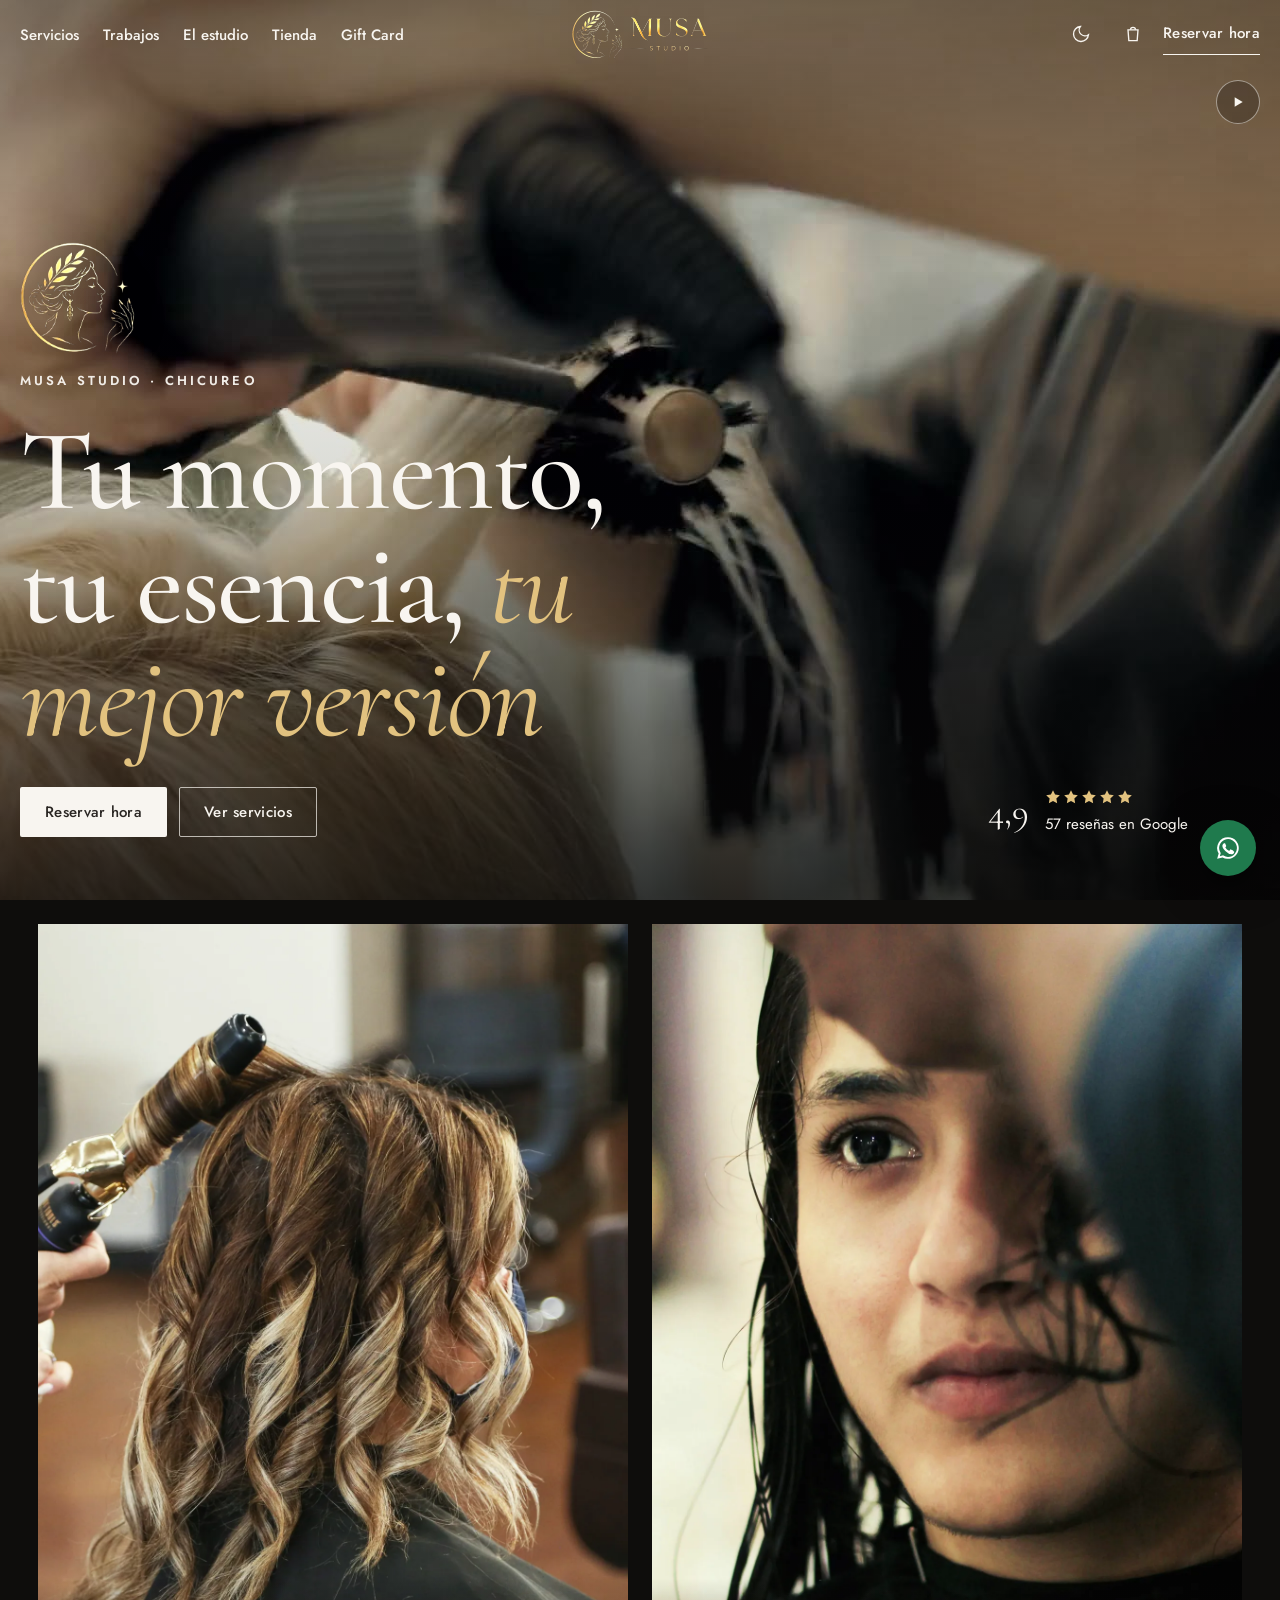
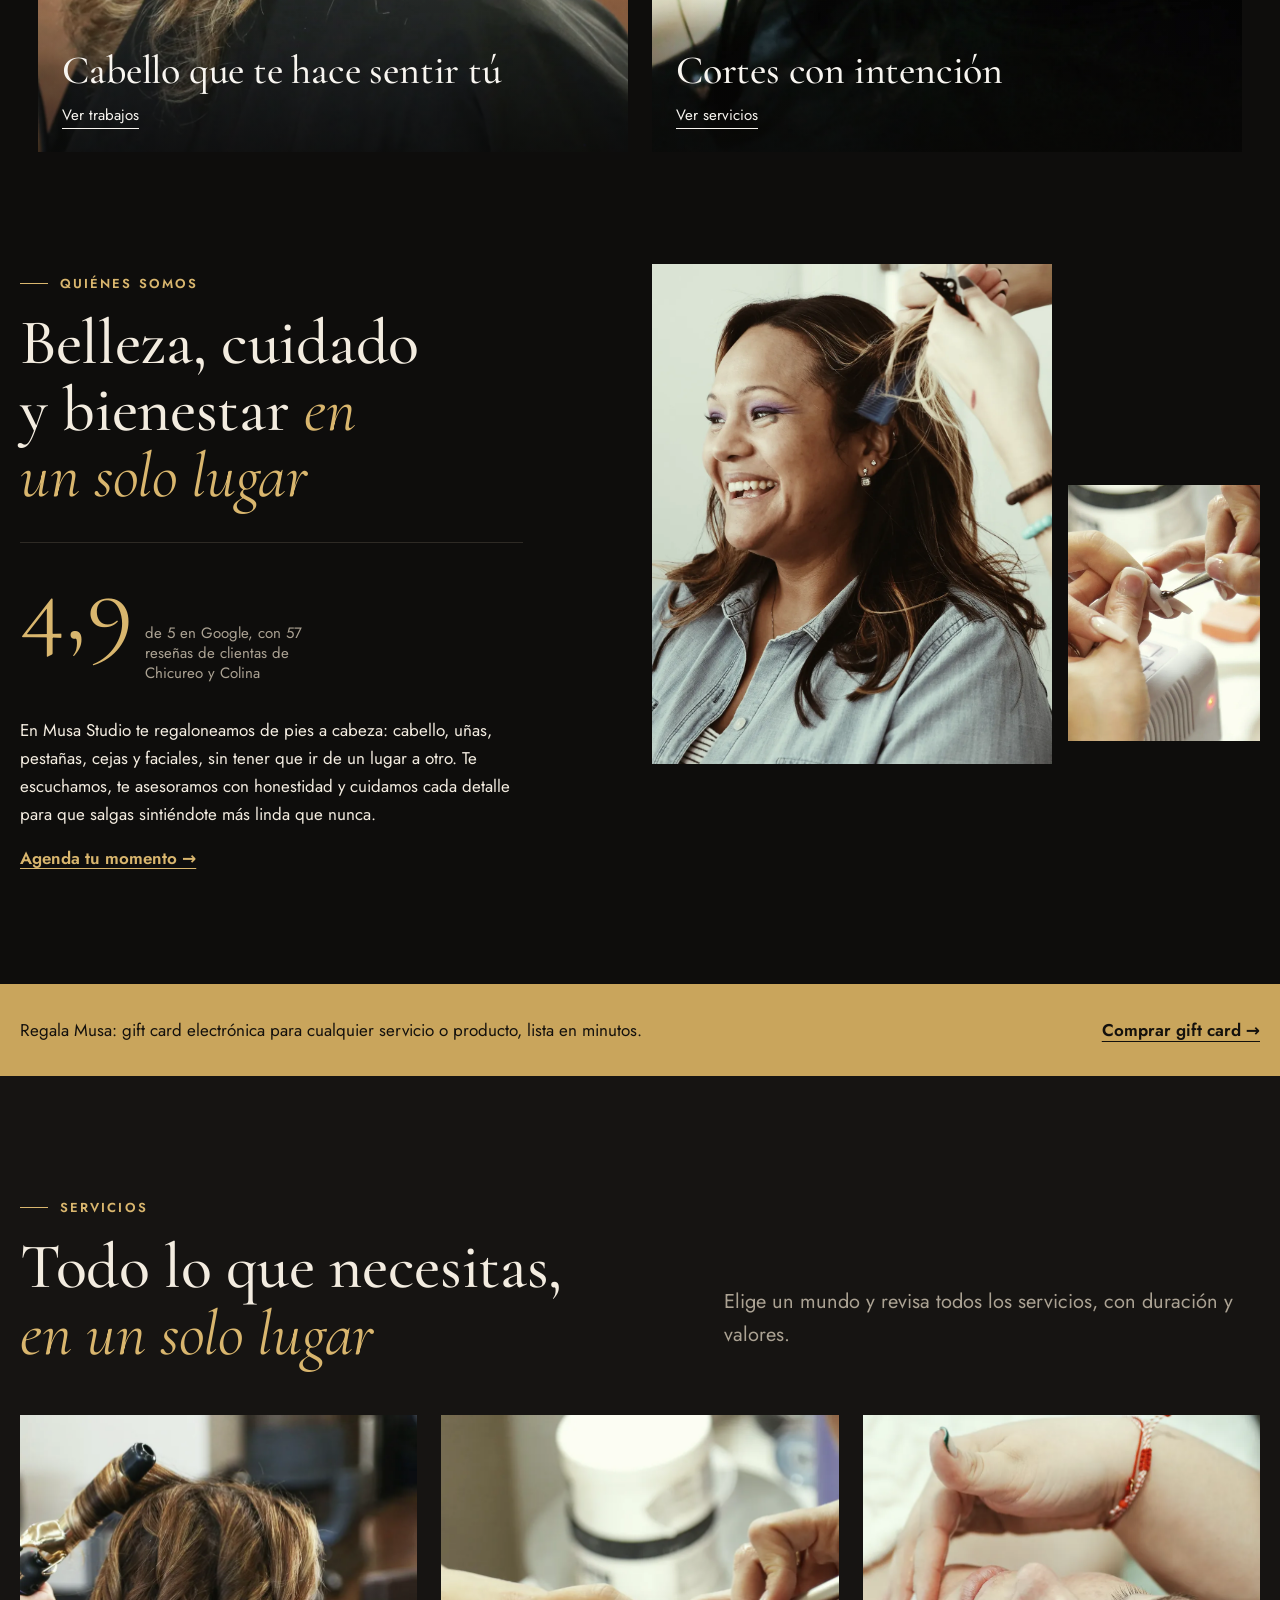
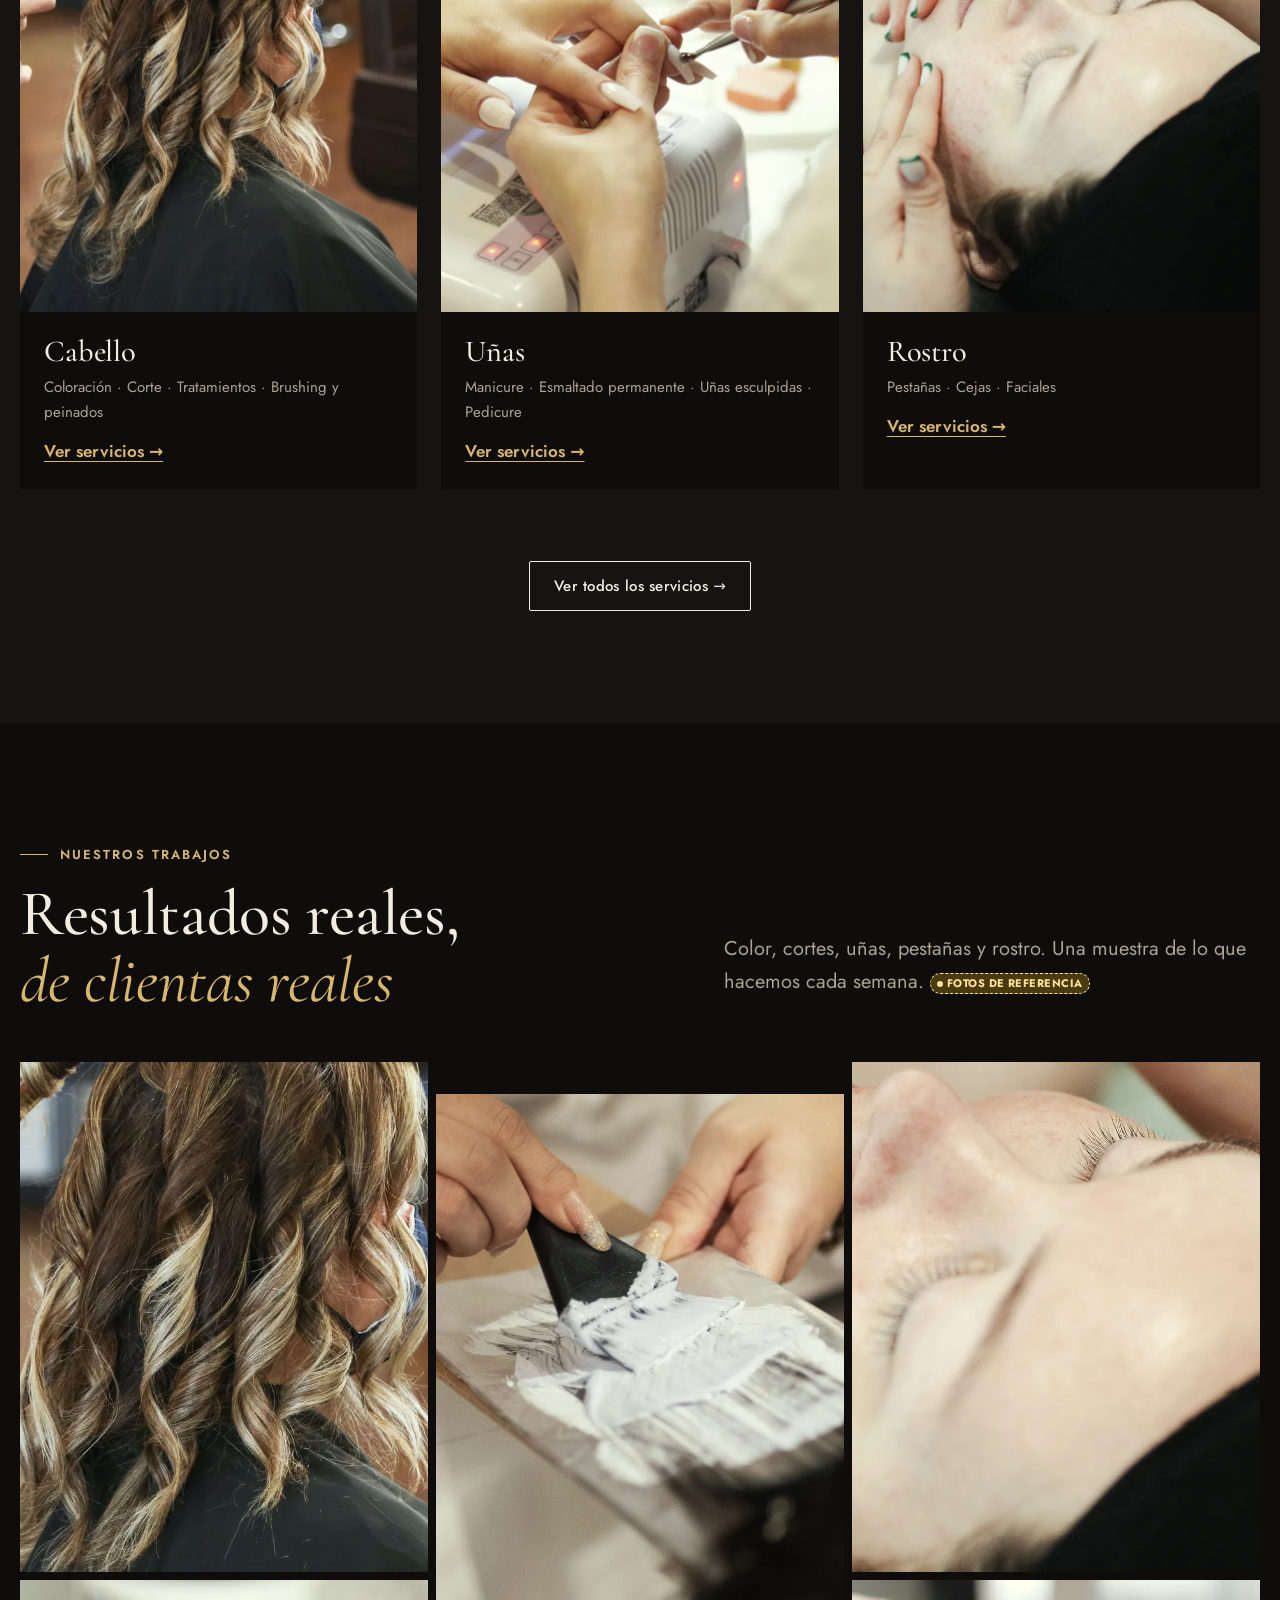
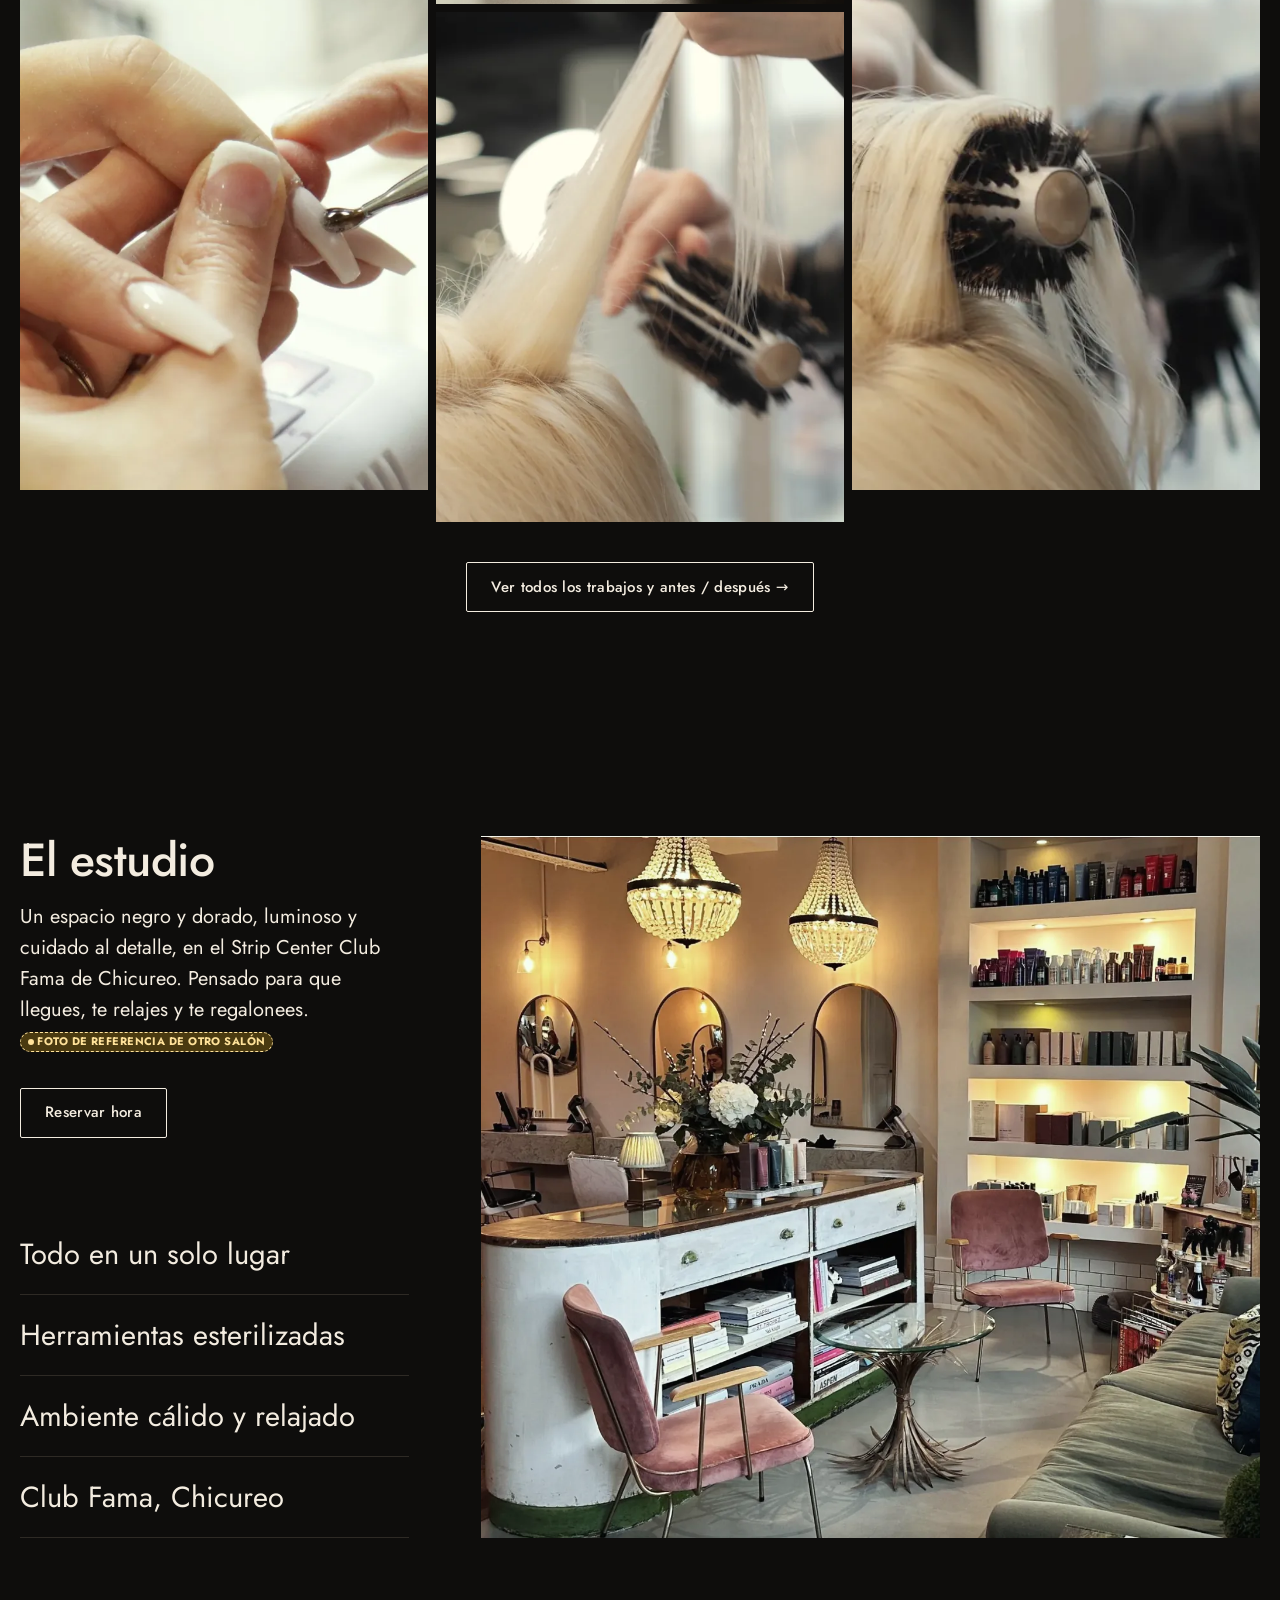
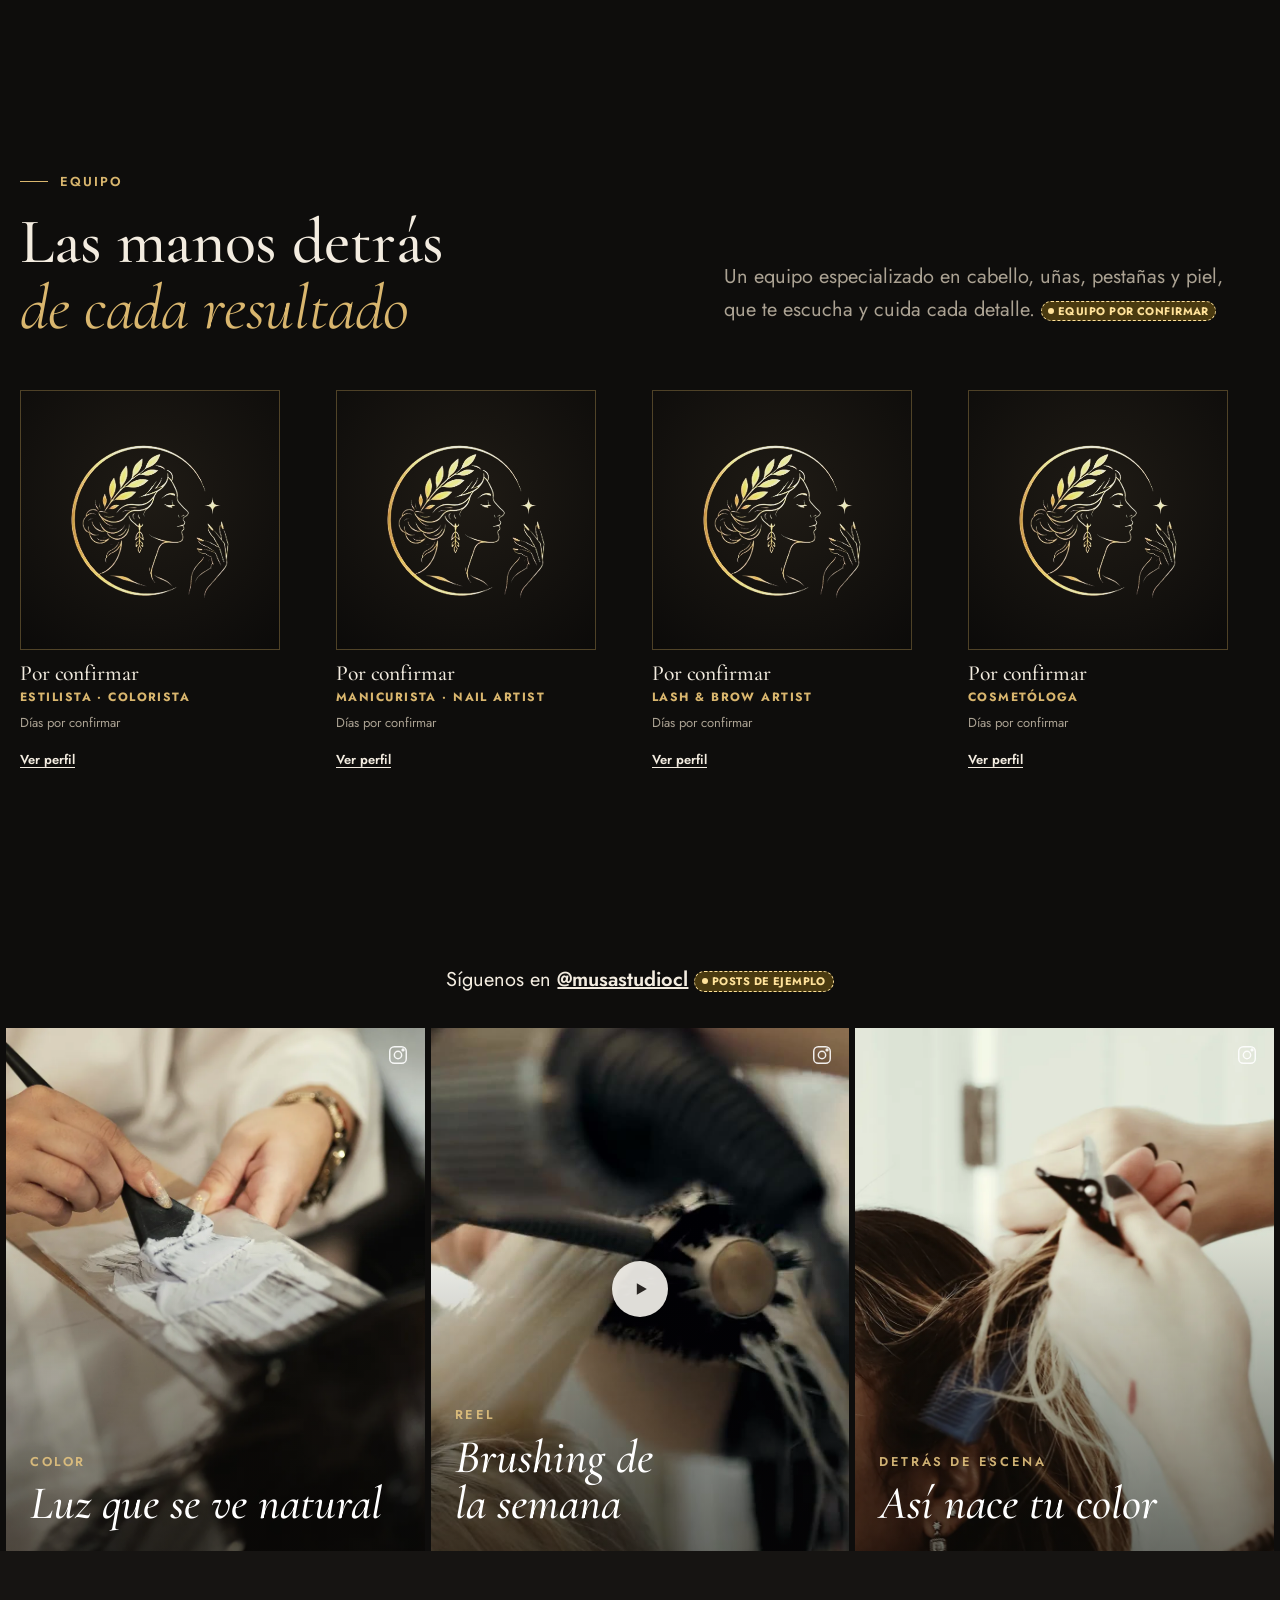
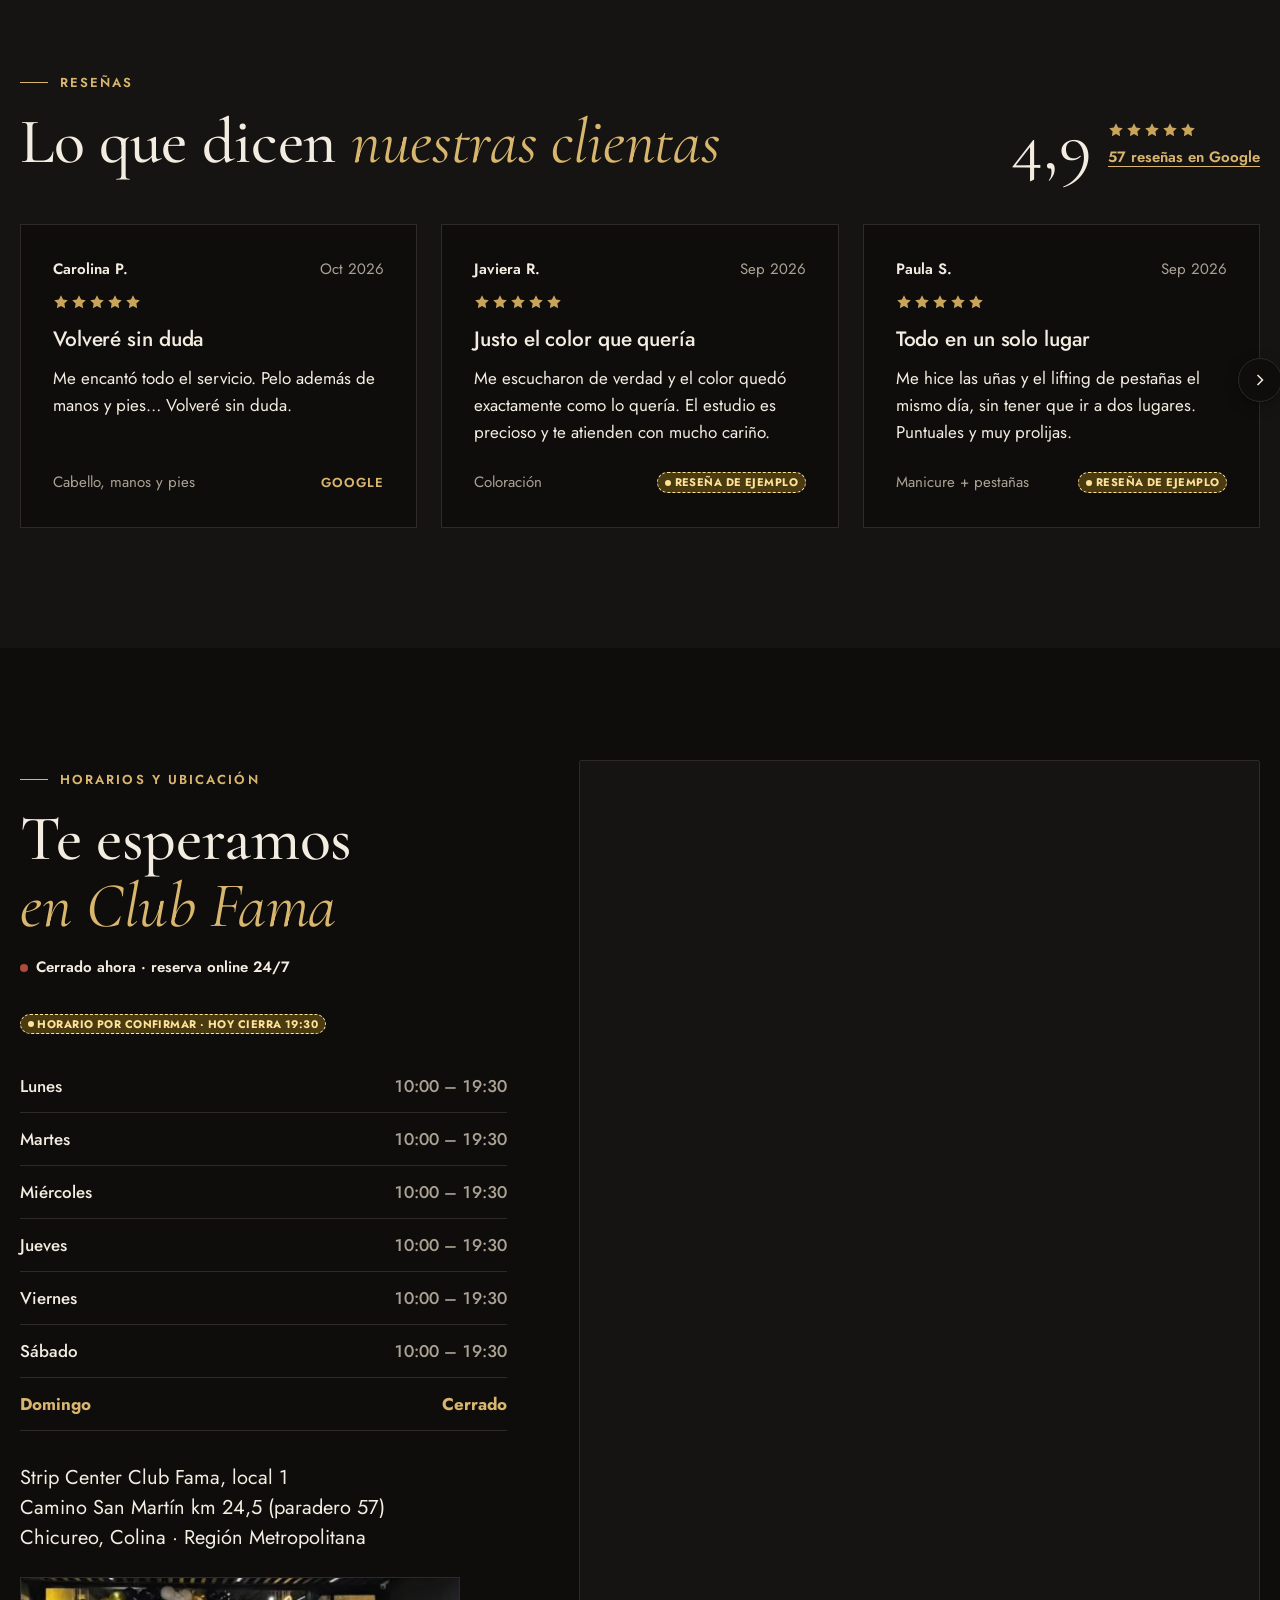
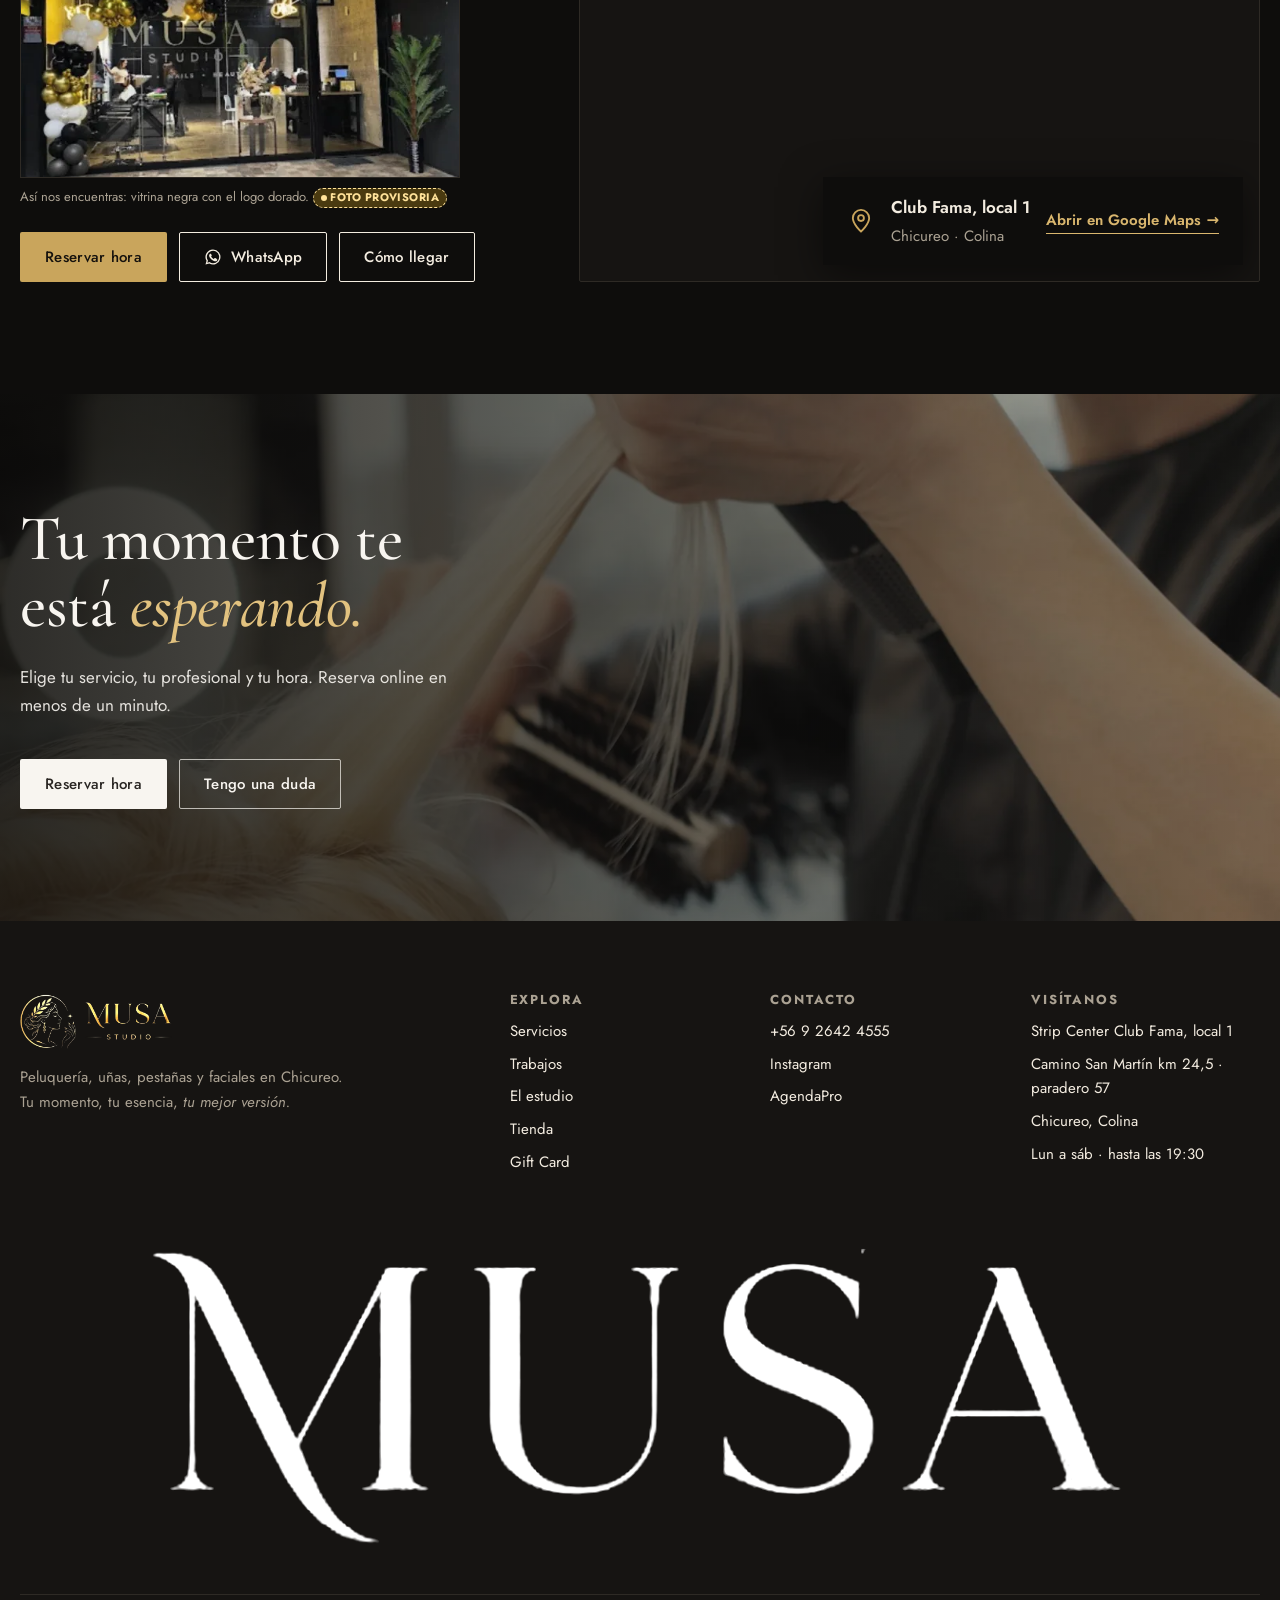
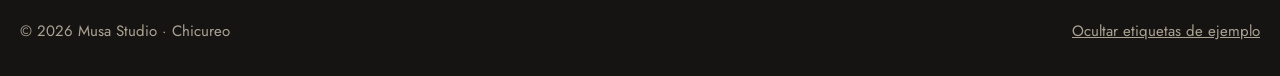
==== index.html @ af48d80d "Pie de página: MUSA en blanco (negro en modo claro) Co-Authored-By: Claude Opus 5.5 <noreply@anthrop" ====
<!doctype html>
<html lang="es-CL">
<head>
<meta charset="utf-8">
<meta name="viewport" content="width=device-width, initial-scale=1">
<title>Musa Studio · Peluquería, uñas y pestañas en Chicureo</title>
<meta name="description" content="Musa Studio en Chicureo: peluquería, uñas, pestañas, cejas y faciales en un solo lugar. Tu momento, tu esencia, tu mejor versión. Reserva tu hora online.">
<meta property="og:type" content="website">
<meta property="og:title" content="Musa Studio · Peluquería, uñas y pestañas en Chicureo">
<meta property="og:description" content="Musa Studio en Chicureo: peluquería, uñas, pestañas, cejas y faciales en un solo lugar. Tu momento, tu esencia, tu mejor versión. Reserva tu hora online.">
<meta property="og:image" content="https://vicentebaricic.github.io/musastudio/assets/img/og-image.jpg">
<meta property="og:url" content="https://vicentebaricic.github.io/musastudio/">
<meta property="og:locale" content="es_CL">
<meta name="theme-color" content="#0E0D0C">
<link rel="preconnect" href="https://fonts.googleapis.com">
<link rel="preconnect" href="https://fonts.gstatic.com" crossorigin>
<link href="https://fonts.googleapis.com/css2?family=Cormorant+Garamond:ital,wght@0,400;0,500;0,600;1,400;1,500&family=Jost:wght@400;500;600&display=swap" rel="stylesheet">
<link rel="icon" href="assets/img/favicon.png">
<link rel="apple-touch-icon" href="assets/img/apple-touch-icon.png">
<script>try{var t=localStorage.getItem("musa-theme");if(t)document.documentElement.dataset.theme=JSON.parse(t)}catch(e){}</script>
<style>
/* ============================================================
   TOKENS
   ============================================================ */
:root{
  /* Paleta Musa: negro profundo + dorado del logo. El sitio parte en modo oscuro (la marca es negra y dorada);
     el modo claro (marfil + bronce) queda disponible con el botón de la luna. */
  --c-bg:        #0E0D0C;
  --c-surface:   #161412;
  --c-ink:       #F3ECE0;
  --c-accent:    #C9A55C;   /* dorado del logo (botones, acentos) */
  --c-accent-ink:#D9B66E;   /* dorado para texto sobre negro (AA) */
  --c-on-accent: #14110D;

  --c-text:      var(--c-ink);
  --c-muted:     #ABA293;
  --c-line:      #2E2A25;
  --c-card:      #1A1815;
  --c-overlay:   rgba(6,5,4,.62);
  --c-sample-bg: #4A3A10;
  --c-sample-tx: #FFE29A;

  --font-display: "Cormorant Garamond", "Cormorant", Georgia, "Times New Roman", serif;
  --font-body: "Jost", system-ui, -apple-system, "Segoe UI", sans-serif;

  --fs-xs: .8125rem;
  --fs-sm: .9375rem;
  --fs-md: 1.0625rem;
  --fs-lg: 1.25rem;
  --fs-xl: clamp(1.75rem, 1.3rem + 1.7vw, 2.5rem);
  --fs-2xl: clamp(2.4rem, 1.6rem + 3.2vw, 4rem);
  --fs-hero: clamp(3rem, 1.3rem + 7.4vw, 7.6rem);

  --sp-1: .25rem; --sp-2: .5rem; --sp-3: .75rem; --sp-4: 1rem;
  --sp-5: 1.5rem; --sp-6: 2rem; --sp-7: 3rem; --sp-8: 4.5rem; --sp-9: 7rem;

  --radius-s: 2px; --radius-m: 0px; --radius-l: 2px; --radius-pill: 2px; --radius-round: 999px;
  --shadow-1: 0 1px 2px rgba(0,0,0,.3), 0 4px 14px rgba(0,0,0,.25);
  --shadow-2: 0 10px 40px rgba(0,0,0,.5);

  --ease-out: cubic-bezier(.22,.61,.36,1);
  --dur-fast: 160ms; --dur-med: 320ms; --dur-slow: 800ms;

  --container: 1240px;
  --header-h: 68px;

  --z-header: 40; --z-bar: 45; --z-drawer: 60; --z-toast: 80;
  color-scheme: dark;
}
:root[data-theme="light"]{
  --c-bg:#F7F2EA; --c-surface:#EFE7DA; --c-ink:#171411;
  --c-accent:#8C6A2E; --c-accent-ink:#7A5C24; --c-on-accent:#FFFFFF;
  --c-text:#171411; --c-muted:#5F574D; --c-line:#DCD1C0; --c-card:#FFFFFF;
  --c-overlay:rgba(23,20,17,.55); --c-sample-bg:#FFF1C9; --c-sample-tx:#6B4E00;
  --shadow-1: 0 1px 2px rgba(23,20,17,.06), 0 4px 14px rgba(23,20,17,.06);
  --shadow-2: 0 10px 40px rgba(23,20,17,.16);
  color-scheme: light;
}

/* ============================================================
   BASE
   ============================================================ */
*,*::before,*::after{box-sizing:border-box}
html{scroll-behavior:smooth;-webkit-text-size-adjust:100%}
body{
  margin:0;background:var(--c-bg);color:var(--c-text);
  font-family:var(--font-body);font-size:var(--fs-md);line-height:1.65;
  -webkit-font-smoothing:antialiased;text-rendering:optimizeLegibility;
  padding-bottom:76px; /* barra fija móvil */
}
@media (min-width: 900px){ body{padding-bottom:0} }
img,video{display:block;max-width:100%}
img{height:auto}
a{color:inherit}
button,input,select,textarea{font:inherit;color:inherit}
h1,h2,h3,h4{font-family:var(--font-display);font-weight:500;line-height:1.04;margin:0;letter-spacing:-.005em;text-wrap:balance}
p{margin:0 0 var(--sp-4)}
[id]{scroll-margin-top:calc(var(--header-h) + 12px)}
:focus-visible{outline:3px solid var(--c-accent);outline-offset:3px;border-radius:4px}
.sr-only{position:absolute!important;width:1px;height:1px;padding:0;margin:-1px;overflow:hidden;clip:rect(0,0,0,0);white-space:nowrap;border:0}
.skip{position:absolute;left:var(--sp-4);top:-60px;z-index:100;background:var(--c-ink);color:var(--c-bg);padding:var(--sp-3) var(--sp-4);border-radius:var(--radius-s)}
.skip:focus{top:var(--sp-4)}

.container{width:min(100% - 2.5rem, var(--container));margin-inline:auto}
.section{padding-block:var(--sp-8)}
@media (min-width: 900px){ .section{padding-block:var(--sp-9)} }
.section--alt{background:var(--c-surface)}
.eyebrow{
  display:inline-flex;align-items:center;gap:var(--sp-3);
  font-size:var(--fs-xs);font-weight:600;letter-spacing:.16em;text-transform:uppercase;color:var(--c-accent-ink);
  margin-bottom:var(--sp-4);
}
.eyebrow::before{content:"";width:28px;height:1px;background:currentColor}
.h2{font-size:var(--fs-2xl)}
.h2 em{font-style:italic;font-weight:400;color:var(--c-accent-ink)}
.lead{font-size:var(--fs-lg);color:var(--c-muted);max-width:56ch}
.muted{color:var(--c-muted)}
.section-head{display:grid;gap:var(--sp-4);margin-bottom:var(--sp-7)}
@media (min-width: 900px){
  .section-head--split{grid-template-columns:1.1fr .9fr;align-items:end;gap:var(--sp-7)}
}

/* Contenido de ejemplo */
.sample{
  display:inline-flex;align-items:center;gap:.35em;vertical-align:middle;
  font-family:var(--font-body);font-size:.6875rem;font-weight:700;letter-spacing:.04em;line-height:1;
  text-transform:uppercase;white-space:nowrap;
  background:var(--c-sample-bg);color:var(--c-sample-tx);
  padding:.35em .6em;border-radius:var(--radius-round);border:1px dashed currentColor;
}
.sample::before{content:"";width:6px;height:6px;border-radius:50%;background:currentColor}
html.hide-samples .sample{display:none}

/* Botones */
.btn{
  --_bg:var(--c-ink);--_fg:var(--c-bg);
  display:inline-flex;align-items:center;justify-content:center;gap:.6em;
  min-height:50px;padding:0 1.6em;border-radius:var(--radius-pill);border:1px solid transparent;
  background:var(--_bg);color:var(--_fg);font-weight:500;font-size:var(--fs-sm);letter-spacing:.02em;
  text-decoration:none;cursor:pointer;touch-action:manipulation;
  transition:background var(--dur-fast) var(--ease-out),color var(--dur-fast),border-color var(--dur-fast),transform var(--dur-fast);
}
.btn:hover{transform:translateY(-1px)}
.btn:active{transform:translateY(0) scale(.98)}
.btn--accent{--_bg:var(--c-accent);--_fg:var(--c-on-accent)}
.btn--accent:hover{--_bg:var(--c-accent-ink)}
.btn--ghost{--_bg:transparent;--_fg:var(--c-text);border-color:currentColor}
.btn--ghost:hover{--_bg:var(--c-text);--_fg:var(--c-bg)}
.btn--light{--_bg:#F8F5F0;--_fg:#292522}
.btn--ghost-light{--_bg:transparent;--_fg:#F8F5F0;border-color:rgba(248,245,240,.7)}
.btn--ghost-light:hover{--_bg:#F8F5F0;--_fg:#292522}
.btn svg{width:18px;height:18px;flex:none}
.link{
  display:inline-flex;align-items:center;gap:.4em;font-weight:600;color:var(--c-accent-ink);
  text-decoration:underline;text-underline-offset:.25em;text-decoration-thickness:1px;
}
.link:hover{text-decoration-thickness:2px}

/* Imágenes con placeholder (mientras se sube la multimedia) */
.ph{position:relative;overflow:hidden;background:color-mix(in srgb, var(--c-surface) 82%, var(--c-ink) 8%)}
.ph img,.ph video{width:100%;height:100%;object-fit:cover}
.ph.is-missing{
  background:
    linear-gradient(135deg, rgba(138,80,90,.10), transparent 60%),
    repeating-linear-gradient(45deg, transparent 0 14px, rgba(41,37,34,.035) 14px 15px),
    color-mix(in srgb, var(--c-surface) 82%, var(--c-ink) 8%);
}
.ph.is-missing img{opacity:0}
.ph.is-missing::after{
  content:attr(data-file);position:absolute;inset:auto var(--sp-3) var(--sp-3) var(--sp-3);
  font:600 11px/1.3 var(--font-body);color:var(--c-muted);letter-spacing:.02em;word-break:break-all;
}

/* Reveal on scroll */
.reveal{opacity:0;transform:translateY(24px);transition:opacity var(--dur-slow) var(--ease-out),transform var(--dur-slow) var(--ease-out)}
.reveal.is-in{opacity:1;transform:none}
.reveal[data-delay="1"]{transition-delay:90ms}
.reveal[data-delay="2"]{transition-delay:180ms}
.reveal[data-delay="3"]{transition-delay:270ms}
@media (prefers-reduced-motion: reduce){
  html{scroll-behavior:auto}
  .reveal{opacity:1;transform:none;transition:none}
  *,*::before,*::after{animation-duration:.01ms!important;transition-duration:.01ms!important}
}

/* ============================================================
   HEADER
   ============================================================ */
.header{
  position:fixed;inset:0 0 auto 0;z-index:var(--z-header);height:var(--header-h);
  display:flex;align-items:center;color:#F8F5F0;
  transition:background var(--dur-med),color var(--dur-med),box-shadow var(--dur-med);
}
.header.is-solid{background:color-mix(in srgb, var(--c-bg) 92%, transparent);color:var(--c-text);box-shadow:0 1px 0 var(--c-line);backdrop-filter:saturate(1.2) blur(10px);-webkit-backdrop-filter:saturate(1.2) blur(10px)}
.header__inner{display:grid;grid-template-columns:1fr auto 1fr;align-items:center;gap:var(--sp-4);width:min(100% - 2.5rem, 1400px);margin-inline:auto}
.brand{display:flex;flex-direction:column;align-items:center;line-height:1;text-decoration:none;grid-column:2}
.brand img{height:42px;width:auto}
@media (min-width:1080px){ .brand img{height:50px} }
/* Logo: dorado sobre negro y sobre el video; bronce en modo claro */
.logo-bronze{display:none}
:root[data-theme="light"] .logo-gold{display:none}
:root[data-theme="light"] .logo-bronze{display:block}
:root[data-theme="light"] .header:not(.is-solid) .logo-gold{display:block}
:root[data-theme="light"] .header:not(.is-solid) .logo-bronze{display:none}
.nav{display:none;grid-column:1;grid-row:1}
.nav ul{display:flex;gap:var(--sp-5);flex-wrap:nowrap;list-style:none;margin:0;padding:0}
.nav a{font-size:var(--fs-sm);font-weight:500;text-decoration:none;padding:var(--sp-2) 0;border-bottom:1px solid transparent}
.nav a:hover{border-color:currentColor}
.header__actions{display:flex;align-items:center;justify-content:flex-end;gap:var(--sp-2);grid-column:3;grid-row:1}
.icon-btn{
  position:relative;display:inline-grid;place-items:center;width:44px;height:44px;border-radius:50%;
  background:transparent;border:1px solid transparent;cursor:pointer;color:inherit;
  transition:background var(--dur-fast),border-color var(--dur-fast);
}
.icon-btn:hover{border-color:currentColor}
.icon-btn svg{width:20px;height:20px}
.cart-count{
  position:absolute;top:2px;right:0;min-width:18px;height:18px;padding:0 5px;border-radius:var(--radius-round);
  background:var(--c-accent);color:var(--c-on-accent);font-size:11px;font-weight:700;line-height:18px;text-align:center;
}
.cart-count[hidden]{display:none}
.header .btn-book{display:none;min-height:auto;padding:var(--sp-2) 0;background:none;color:inherit;border:0;border-bottom:1px solid currentColor;border-radius:0}
.header .btn-book:hover{transform:none;opacity:.75}
.menu-btn{display:inline-grid}
#themeBtn{display:none}
@media (max-width:419px){ .brand img{height:34px} }
@media (min-width: 1080px){
  .nav{display:block}
  .header .btn-book{display:inline-flex}
  .menu-btn{display:none}
  #themeBtn{display:inline-grid}
}

/* Menú móvil */
.mnav{
  position:fixed;inset:0;z-index:var(--z-drawer);background:var(--c-bg);color:var(--c-text);
  display:flex;flex-direction:column;padding:var(--sp-5) 1.25rem;
  transform:translateY(-100%);visibility:hidden;transition:transform var(--dur-med) var(--ease-out),visibility 0s var(--dur-med);
}
.mnav.is-open{transform:none;visibility:visible;transition:transform var(--dur-med) var(--ease-out)}
.mnav__top{display:flex;justify-content:space-between;align-items:center}
.mnav__top .brand{align-items:flex-start}
.mnav ul{list-style:none;margin:var(--sp-7) 0 0;padding:0}
.mnav li a{display:block;font-family:var(--font-display);font-size:2rem;padding:var(--sp-2) 0;text-decoration:none;border-bottom:1px solid var(--c-line)}
.mnav__foot{margin-top:auto;display:grid;gap:var(--sp-3)}

/* Barra fija inferior móvil (CTA siempre visible) */
.mbar{
  position:fixed;inset:auto 0 0 0;z-index:var(--z-bar);display:grid;grid-template-columns:1fr auto;gap:var(--sp-2);
  padding:var(--sp-3) 1.25rem calc(var(--sp-3) + env(safe-area-inset-bottom));
  background:color-mix(in srgb, var(--c-bg) 94%, transparent);backdrop-filter:blur(10px);-webkit-backdrop-filter:blur(10px);
  border-top:1px solid var(--c-line);
}
.mbar .btn{min-height:50px}
.mbar .btn--wa{width:50px;padding:0;background:#1F7A4D;color:#fff}
@media (min-width: 900px){ .mbar{display:none} }

/* WhatsApp flotante desktop */
.fab-wa{
  display:none;position:fixed;right:24px;bottom:24px;z-index:var(--z-bar);width:56px;height:56px;border-radius:50%;
  background:#1F7A4D;color:#fff;place-items:center;box-shadow:var(--shadow-2);text-decoration:none;
  transition:transform var(--dur-fast);
}
.fab-wa:hover{transform:scale(1.06)}
.fab-wa svg{width:26px;height:26px}
@media (max-width: 899px){ .hero .hero__inner{padding-bottom:calc(76px + 2rem + env(safe-area-inset-bottom))} .hero__row{gap:var(--sp-5)} }
@media (min-width: 900px){ .fab-wa{display:grid} .hero__row{padding-right:72px} }

/* ============================================================
   HERO
   ============================================================ */
.hero{position:relative;min-height:100svh;display:flex;align-items:flex-end;color:#F8F5F0;isolation:isolate;overflow:hidden;background:#0E0D0C}
.hero__media{position:absolute;inset:0;z-index:-2}
.hero__media video,.hero__media img{width:100%;height:100%;object-fit:cover}
.hero__media.is-missing{background:radial-gradient(120% 90% at 70% 20%, #4A3B22 0%, #0E0D0C 60%)}
.hero__media.is-missing::after{color:rgba(248,245,240,.55);inset:auto 1.25rem 90px auto;max-width:60vw;text-align:right}
.hero::before{
  content:"";position:absolute;inset:0;z-index:-1;
  background:linear-gradient(180deg, rgba(8,7,6,.45) 0%, rgba(8,7,6,.05) 30%, rgba(8,7,6,.15) 55%, rgba(8,7,6,.78) 100%);
}
.hero__inner{width:min(100% - 2.5rem, 1400px);margin-inline:auto;padding-bottom:clamp(2.5rem, 7vh, 5.5rem);padding-top:calc(var(--header-h) + 3rem)}
.hero__emblem{width:clamp(76px, 4rem + 4vw, 132px);height:auto;margin-bottom:var(--sp-4);filter:drop-shadow(0 4px 18px rgba(0,0,0,.45))}
.hero__kicker{font-size:var(--fs-xs);letter-spacing:.24em;text-transform:uppercase;font-weight:600;margin-bottom:var(--sp-5);opacity:.95}
.hero h1{font-size:var(--fs-hero);line-height:.98;max-width:13ch;letter-spacing:-.02em}
.hero h1 em{font-style:italic;font-weight:400;color:#E2C27F}
.hero__row{display:flex;flex-wrap:wrap;align-items:flex-end;justify-content:space-between;gap:var(--sp-6);margin-top:var(--sp-6)}
.hero__ctas{display:flex;flex-wrap:wrap;gap:var(--sp-3)}
.hero__meta{display:flex;align-items:center;gap:var(--sp-4);font-size:var(--fs-sm)}
.hero__meta strong{font-family:var(--font-display);font-size:2.25rem;font-weight:400;line-height:1}
.stars{display:inline-flex;gap:2px;color:#E2C27F}
.stars svg{width:16px;height:16px}
.hero__pause{
  position:absolute;right:1.25rem;top:calc(var(--header-h) + 12px);z-index:2;
  width:44px;height:44px;border-radius:50%;border:1px solid rgba(248,245,240,.5);background:rgba(8,7,6,.25);color:#F8F5F0;
  display:grid;place-items:center;cursor:pointer;
}
.hero__pause svg{width:16px;height:16px}

/* Split full-bleed (2 fotos) */
.split{display:grid;grid-template-columns:1fr;gap:var(--sp-3);padding:var(--sp-3) var(--sp-3) 0}
@media (min-width:700px){ .split{grid-template-columns:1fr 1fr;padding:var(--sp-5) clamp(1.25rem,3vw,3.5rem) 0;gap:var(--sp-5)} }
.split__item{position:relative;display:block;color:#F8F5F0;text-decoration:none;overflow:hidden}
.split__item .ph{aspect-ratio:4/5}
@media (min-width:1000px){ .split__item .ph{aspect-ratio:auto;height:min(92vh, 980px)} }
.split__item img{transition:transform 1.2s var(--ease-out)}
.split__item:hover img{transform:scale(1.03)}
.split__cap{position:absolute;left:0;right:0;bottom:0;padding:var(--sp-8) var(--sp-5) var(--sp-5);background:linear-gradient(transparent, rgba(8,7,6,.65))}
.split__cap h2{font-size:var(--fs-xl);margin-bottom:var(--sp-2)}
.split__cap span{font-size:var(--fs-sm);border-bottom:1px solid currentColor;padding-bottom:2px}

/* Quote band */
.quote-band{background:var(--c-surface);text-align:center;padding-block:var(--sp-9)}
.quote-band blockquote{margin:0 auto var(--sp-4);font-family:var(--font-display);font-size:var(--fs-2xl);max-width:22ch;line-height:1.15}
.quote-band p{color:var(--c-muted);font-size:var(--fs-lg);margin-bottom:var(--sp-6)}

/* Banda terracota (5%) */
.band{background:var(--c-accent);color:var(--c-on-accent)}
.band .container{display:flex;flex-wrap:wrap;align-items:center;justify-content:space-between;gap:var(--sp-4);padding-block:var(--sp-6)}
.band p{margin:0;font-size:var(--fs-md);max-width:70ch}
.band a{color:inherit;font-weight:600;text-underline-offset:.3em;white-space:nowrap}

/* ============================================================
   NOSOTROS
   ============================================================ */
.about{display:grid;gap:var(--sp-7)}
@media (min-width: 900px){
  .about{grid-template-columns:repeat(12,1fr);gap:var(--sp-5);align-items:start}
  .about__text{grid-column:1 / span 5;position:sticky;top:calc(var(--header-h) + 2rem)}
  .about__media{grid-column:7 / span 6}
}
.about__years{display:flex;align-items:baseline;gap:var(--sp-3);margin:var(--sp-6) 0;padding-top:var(--sp-5);border-top:1px solid var(--c-line)}
.about__years b{font-family:var(--font-display);font-weight:400;font-size:clamp(4rem, 3rem + 4vw, 6.5rem);line-height:.8;color:var(--c-accent-ink)}
.about__years span{font-size:var(--fs-sm);color:var(--c-muted);max-width:18ch;line-height:1.35}
.about__media{display:grid;grid-template-columns:repeat(6,1fr);gap:var(--sp-4);align-items:end}
.about__media .a1{grid-column:1 / span 4;aspect-ratio:4/5}
.about__media .a2{grid-column:5 / span 2;aspect-ratio:3/4;margin-bottom:12%}
.about__media figcaption{grid-column:5 / span 2;font-size:var(--fs-xs);color:var(--c-muted);align-self:start;margin-top:calc(-12% + var(--sp-2))}
.pillars{display:grid;gap:var(--sp-5);margin-top:var(--sp-8);counter-reset:p}
@media (min-width: 700px){ .pillars{grid-template-columns:repeat(2,1fr)} }
@media (min-width: 1080px){ .pillars{grid-template-columns:repeat(4,1fr);gap:var(--sp-6)} }
.pillar{padding-top:var(--sp-4);border-top:1px solid var(--c-ink)}
.pillar::before{counter-increment:p;content:"0" counter(p);display:block;font-size:var(--fs-xs);font-weight:700;letter-spacing:.12em;color:var(--c-accent-ink);margin-bottom:var(--sp-3)}
.pillar h3{font-size:1.5rem;margin-bottom:var(--sp-2)}
.pillar p{color:var(--c-muted);font-size:var(--fs-sm);margin:0}

/* ============================================================
   SERVICIOS
   ============================================================ */
.svc-tabs{display:flex;gap:var(--sp-2);flex-wrap:wrap;margin-bottom:var(--sp-6)}
.chip{
  min-height:44px;padding:0 1.2em;border-radius:var(--radius-pill);border:1px solid var(--c-line);background:transparent;
  font-weight:600;font-size:var(--fs-sm);cursor:pointer;transition:all var(--dur-fast);
}
.chip:hover{border-color:var(--c-text)}
.chip[aria-selected="true"],.chip[aria-pressed="true"]{background:var(--c-ink);color:var(--c-bg);border-color:var(--c-ink)}
.svc{display:grid;gap:var(--sp-6)}
.svc[hidden]{display:none}
@media (min-width: 900px){
  .svc{grid-template-columns:5fr 7fr;gap:var(--sp-8);align-items:start}
  .svc__media{position:sticky;top:calc(var(--header-h) + var(--sp-5))}
}
/* Mismo bloque de fotos en todas las categorías: tamaño fijo, siempre a la izquierda */
.svc__media{display:grid;grid-template-columns:3fr 2fr;grid-template-rows:1fr 1fr;gap:var(--sp-3);aspect-ratio:5/4}
.svc__media .ph{min-height:0;height:100%}
.svc__media .ph:first-child{grid-row:1 / 3}
/* Cambio de categoría suave */
.svc.is-entering{animation:svcIn var(--dur-med) var(--ease-out)}
@keyframes svcIn{from{opacity:0;transform:translateY(8px)}to{opacity:1;transform:none}}
.svc__head h3{font-size:var(--fs-2xl)}
.svc__head p{color:var(--c-muted);margin-top:var(--sp-3);max-width:52ch}
.svc-list{list-style:none;margin:var(--sp-6) 0;padding:0;border-top:1px solid var(--c-line)}
.svc-list li{border-bottom:1px solid var(--c-line)}
.svc-list details summary{
  display:flex;align-items:center;justify-content:space-between;gap:var(--sp-4);padding:var(--sp-4) 0;cursor:pointer;list-style:none;
  font-weight:600;
}
.svc-list details summary::-webkit-details-marker{display:none}
.svc-list summary .plus{width:28px;height:28px;flex:none;border-radius:50%;border:1px solid var(--c-line);display:grid;place-items:center;transition:transform var(--dur-med) var(--ease-out)}
.svc-list details[open] .plus{transform:rotate(45deg)}
.svc-list summary small{display:block;font-weight:400;color:var(--c-muted);font-size:var(--fs-sm)}
.svc-items{padding:0 0 var(--sp-5);display:grid;gap:var(--sp-2);font-size:var(--fs-sm)}
.svc-items div{display:flex;justify-content:space-between;gap:var(--sp-4);border-bottom:1px dotted var(--c-line);padding-bottom:var(--sp-2)}
.svc-items span:last-child{font-variant-numeric:tabular-nums;white-space:nowrap;color:var(--c-muted)}

/* ============================================================
   GALERÍA (grid editorial asimétrico)
   ============================================================ */
.gallery-filters{display:flex;gap:var(--sp-2);flex-wrap:wrap}
.gallery{
  display:grid;gap:var(--sp-2);grid-template-columns:repeat(2,1fr);grid-auto-flow:dense;grid-auto-rows:minmax(140px, 22vw);
}
@media (min-width: 700px){ .gallery{grid-template-columns:repeat(4,1fr);grid-auto-rows:minmax(160px, 15vw)} }
@media (min-width: 1240px){ .gallery{grid-template-columns:repeat(6,1fr);grid-auto-rows:150px} }
.g-item{position:relative;border-radius:var(--radius-m);overflow:hidden;cursor:zoom-in;border:0;padding:0;background:var(--c-surface)}
.g-item .ph{position:absolute;inset:0}
.g-item img{transition:transform 900ms var(--ease-out)}
.g-item:hover img{transform:scale(1.04)}
.g-item figcaption{
  position:absolute;left:0;right:0;bottom:0;padding:var(--sp-6) var(--sp-3) var(--sp-3);
  background:linear-gradient(transparent, rgba(8,7,6,.72));color:#F8F5F0;font-size:var(--fs-xs);font-weight:600;letter-spacing:.04em;
  text-align:left;opacity:0;transform:translateY(6px);transition:all var(--dur-med) var(--ease-out);
}
.g-item:hover figcaption,.g-item:focus-visible figcaption{opacity:1;transform:none}
@media (hover: none){ .g-item figcaption{opacity:1;transform:none} }
.g-item.is-hidden{display:none}
.g-tall{grid-row:span 2}
.g-wide{grid-column:span 2}
.g-big{grid-column:span 2;grid-row:span 2}
.gallery-foot{display:flex;flex-wrap:wrap;gap:var(--sp-4);align-items:center;justify-content:space-between;margin-top:var(--sp-6)}

/* Lightbox */
.lightbox{
  position:fixed;inset:0;z-index:var(--z-drawer);background:rgba(15,12,10,.92);display:grid;place-items:center;padding:var(--sp-5);
  opacity:0;visibility:hidden;transition:opacity var(--dur-med),visibility 0s var(--dur-med);
}
.lightbox.is-open{opacity:1;visibility:visible;transition:opacity var(--dur-med)}
.lightbox img{max-height:82vh;max-width:min(92vw, 1100px);border-radius:var(--radius-s);object-fit:contain}
.lightbox p{color:#F8F5F0;text-align:center;margin-top:var(--sp-3);font-size:var(--fs-sm)}
.lightbox .icon-btn{position:absolute;color:#F8F5F0;border-color:rgba(248,245,240,.35)}
.lb-close{top:16px;right:16px}
.lb-prev{left:12px;top:50%;transform:translateY(-50%)}
.lb-next{right:12px;top:50%;transform:translateY(-50%)}

/* ============================================================
   ANTES / DESPUÉS
   ============================================================ */
.ba-grid{display:grid;gap:var(--sp-6)}
@media (min-width: 900px){
  .ba-grid{grid-template-columns:1.25fr 1fr;grid-template-rows:auto auto;gap:var(--sp-5)}
  .ba-grid .ba:first-child{grid-row:span 2}
}
.ba figure{margin:0}
.ba__frame{
  --pos:50%;position:relative;aspect-ratio:4/5;border-radius:var(--radius-m);overflow:hidden;background:var(--c-surface);
  user-select:none;-webkit-user-select:none;touch-action:pan-y;
}
.ba-grid .ba:not(:first-child) .ba__frame{aspect-ratio:4/3}
.ba__frame .ph{position:absolute;inset:0}
.ba__after{clip-path:inset(0 0 0 var(--pos))}
.ba__label{
  position:absolute;top:var(--sp-3);z-index:2;padding:.35em .8em;border-radius:var(--radius-pill);
  background:rgba(8,7,6,.6);color:#F8F5F0;font-size:var(--fs-xs);font-weight:700;letter-spacing:.1em;text-transform:uppercase;pointer-events:none;
}
.ba__label--b{left:var(--sp-3)} .ba__label--a{right:var(--sp-3)}
.ba__line{position:absolute;top:0;bottom:0;left:var(--pos);width:2px;margin-left:-1px;background:#F8F5F0;z-index:2;pointer-events:none}
.ba__knob{
  position:absolute;top:50%;left:var(--pos);z-index:3;width:48px;height:48px;margin:-24px 0 0 -24px;border-radius:50%;
  background:#F8F5F0;color:#292522;display:grid;place-items:center;box-shadow:var(--shadow-2);pointer-events:none;
}
.ba__knob svg{width:22px;height:22px}
.ba__range{position:absolute;inset:0;z-index:4;width:100%;height:100%;margin:0;opacity:0;cursor:ew-resize;-webkit-appearance:none;appearance:none}
.ba__range:focus-visible + .ba__knob{outline:3px solid var(--c-accent);outline-offset:3px}
.ba figcaption{display:flex;justify-content:space-between;gap:var(--sp-3);align-items:baseline;margin-top:var(--sp-3);flex-wrap:wrap}
.ba figcaption strong{font-family:var(--font-display);font-weight:400;font-size:1.35rem}
.ba figcaption span{font-size:var(--fs-sm);color:var(--c-muted)}

/* ============================================================
   EQUIPO
   ============================================================ */
.team{display:grid;gap:var(--sp-6) var(--sp-4);grid-template-columns:repeat(2,1fr)}
@media (min-width: 900px){ .team{grid-template-columns:repeat(4,1fr);gap:var(--sp-5)} }
.member__photo{position:relative;aspect-ratio:1;overflow:hidden;margin-bottom:var(--sp-3);max-width:260px}
.member__photo .ph{position:absolute;inset:0}
.member__over{
  position:absolute;inset:0;padding:var(--sp-4);overflow:auto;
  background:rgba(10,9,8,.9);color:#F3ECE0;font-size:.8125rem;line-height:1.5;
  opacity:0;visibility:hidden;transform:translateY(8px);transition:opacity var(--dur-med) var(--ease-out),transform var(--dur-med) var(--ease-out),visibility 0s var(--dur-med);
}
.member__over p{margin:0 0 var(--sp-3)}
.member__over .member__tag{font-family:var(--font-display);font-size:1.05rem;line-height:1.25;color:#E2C27F}
.member__over a{display:inline-block;padding-block:.35rem;color:#F8F5F0;font-weight:600;text-underline-offset:.25em}
.member.is-open .member__over{opacity:1;visibility:visible;transform:none;transition:opacity var(--dur-med) var(--ease-out),transform var(--dur-med) var(--ease-out)}
@media (hover:hover) and (min-width:900px){
  .member:hover .member__over,.member:focus-within .member__over{opacity:1;visibility:visible;transform:none;transition:opacity var(--dur-med) var(--ease-out),transform var(--dur-med) var(--ease-out)}
}
/* Táctil: el perfil se despliega bajo la tarjeta (no cabe sobre una foto chica) */
@media (hover:none), (max-width:899px){
  .member{display:flex;flex-direction:column}
  .member__photo{display:contents}
  .member__photo .ph{position:relative;aspect-ratio:1;margin-bottom:var(--sp-3)}
  .member__over{position:static;order:5;display:none;padding:var(--sp-2) 0 var(--sp-3);background:none;color:var(--c-muted);
    opacity:1;visibility:visible;transform:none;overflow:visible;font-size:var(--fs-sm)}
  .member__over .member__tag{color:var(--c-text)}
  .member__over a{color:var(--c-accent-ink)}
  .member.is-open .member__over{display:block}
  .member.is-open{grid-column:1 / -1}
  .member.is-open .ph{width:calc(50% - var(--sp-2))}
  .member__more{order:6;align-self:flex-start}
}
.member h3{font-size:1.35rem}
/* Sin foto todavía: medallón del logo sobre negro con filo dorado */
.member__mono{display:grid;place-items:center;background:radial-gradient(80% 80% at 50% 40%, #1F1B15 0%, #0B0A09 100%);border:1px solid rgba(201,165,92,.35)}
.member__mono img{width:62%;height:auto;object-fit:contain;opacity:.9}
.member .role{font-size:.75rem;font-weight:700;letter-spacing:.12em;text-transform:uppercase;color:var(--c-accent-ink);margin:var(--sp-1) 0 var(--sp-1)}
.member__days{font-size:var(--fs-xs);color:var(--c-muted);margin:0 0 var(--sp-2)}
.member__more{background:none;border:0;padding:var(--sp-2) 0;min-height:32px;cursor:pointer;font-size:var(--fs-xs);font-weight:600;color:var(--c-text);text-decoration:underline;text-underline-offset:.25em}

/* ============================================================
   RESEÑAS
   ============================================================ */
.rev-head{display:flex;flex-wrap:wrap;align-items:flex-end;justify-content:space-between;gap:var(--sp-5);margin-bottom:var(--sp-7)}
.rev-score{display:flex;align-items:center;gap:var(--sp-4)}
.rev-score__num{font-family:var(--font-display);font-size:clamp(3.2rem, 2.4rem + 2.5vw, 4.6rem);line-height:.85}
.rev-score .stars{color:var(--c-accent);display:flex;margin-bottom:var(--sp-1)}
.rev-score .link{font-size:var(--fs-sm)}

/* Carrusel */
.carousel{position:relative}
.carousel__track{
  list-style:none;margin:0;padding:0 0 var(--sp-2);display:grid;grid-auto-flow:column;column-gap:var(--sp-4);
  grid-auto-columns:86%;overflow-x:auto;scroll-snap-type:x mandatory;scroll-behavior:smooth;overscroll-behavior-x:contain;
  scrollbar-width:none;-webkit-overflow-scrolling:touch;
}
.carousel__track::-webkit-scrollbar{display:none}
.carousel__track:focus-visible{outline-offset:6px}
@media (min-width:700px){ .carousel__track{grid-auto-columns:calc((100% - var(--sp-4)) / 2)} }
@media (min-width:1080px){ .carousel__track{grid-auto-columns:calc((100% - 2 * var(--sp-5)) / 3);column-gap:var(--sp-5)} }
.carousel__btn{
  position:absolute;top:50%;z-index:2;width:44px;height:44px;margin-top:-22px;border-radius:50%;display:grid;place-items:center;
  background:var(--c-bg);color:var(--c-text);border:1px solid var(--c-line);box-shadow:var(--shadow-1);cursor:pointer;
  transition:opacity var(--dur-fast),transform var(--dur-fast);
}
.carousel__btn svg{width:20px;height:20px}
.carousel__btn:hover{transform:scale(1.06)}
.carousel__btn:disabled{opacity:0;pointer-events:none}
.carousel__btn--prev{left:-10px} .carousel__btn--next{right:-10px}
@media (min-width:1240px){ .carousel__btn--prev{left:-22px} .carousel__btn--next{right:-22px} }

.review{scroll-snap-align:start;display:flex;flex-direction:column;min-height:300px;padding:var(--sp-6);background:var(--c-bg);border:1px solid var(--c-line)}
.review__top{display:flex;justify-content:space-between;gap:var(--sp-3);font-size:var(--fs-sm);margin-bottom:var(--sp-3)}
.review__top b{font-weight:600}
.review__top time{color:var(--c-muted);font-variant-numeric:tabular-nums}
.review .stars{color:var(--c-accent);display:flex;gap:2px;margin-bottom:var(--sp-4)}
.review h3{font-family:var(--font-body);font-weight:500;font-size:1.3rem;line-height:1.3;margin-bottom:var(--sp-3)}
.review__text{font-size:var(--fs-md);line-height:1.6;color:var(--c-text);margin:0;
  display:-webkit-box;-webkit-line-clamp:4;-webkit-box-orient:vertical;overflow:hidden}
.review.is-open .review__text{-webkit-line-clamp:unset;display:block}
.review__more{align-self:flex-start;background:none;border:0;padding:var(--sp-1) 0;margin-top:var(--sp-1);cursor:pointer;color:var(--c-accent-ink);font-weight:600;font-size:var(--fs-sm)}
.review__src{font-size:var(--fs-xs);font-weight:600;letter-spacing:.08em;text-transform:uppercase;color:var(--c-accent-ink)}
.review__foot{margin-top:auto;padding-top:var(--sp-5);display:flex;flex-wrap:wrap;justify-content:space-between;align-items:center;gap:var(--sp-2);font-size:var(--fs-sm);color:var(--c-muted)}

/* ============================================================
   VISÍTANOS: horarios + ubicación
   ============================================================ */
.visit{display:grid;gap:var(--sp-7)}
@media (min-width: 1000px){ .visit{grid-template-columns:5fr 7fr;gap:var(--sp-8);align-items:stretch} }
.hours{width:100%;border-collapse:collapse;font-size:var(--fs-md);margin:var(--sp-5) 0 var(--sp-6)}
.hours th,.hours td{padding:var(--sp-3) 0;border-bottom:1px solid var(--c-line);text-align:left;font-weight:500}
.hours td{text-align:right;font-variant-numeric:tabular-nums;color:var(--c-muted)}
.hours tr.is-today th,.hours tr.is-today td{color:var(--c-accent-ink);font-weight:700}
.open-now{display:inline-flex;align-items:center;gap:.5em;font-size:var(--fs-sm);font-weight:600}
.open-now i{width:8px;height:8px;border-radius:50%;background:#2E8B57}
.open-now.is-closed i{background:#B24A3A}
.address{font-style:normal;font-size:var(--fs-lg);line-height:1.5;margin-bottom:var(--sp-5)}
.map{border-radius:var(--radius-l);overflow:hidden;min-height:380px;background:var(--c-surface);border:1px solid var(--c-line)}
.map{position:relative;display:block;text-decoration:none;color:var(--c-text)}
.map .ph{position:absolute;inset:0}
.map img{transition:transform 1.2s var(--ease-out)}
.map:hover img{transform:scale(1.03)}
.map__card{position:absolute;left:var(--sp-4);right:var(--sp-4);bottom:var(--sp-4);display:flex;flex-wrap:wrap;align-items:center;gap:var(--sp-3) var(--sp-4);
  background:var(--c-bg);padding:var(--sp-4) var(--sp-5);box-shadow:var(--shadow-2)}
.map__frame{position:absolute;inset:0;width:100%;height:100%;border:0}
.map__card.is-over-map{left:auto;max-width:calc(100% - 2rem);text-decoration:none;color:var(--c-text)}
.map__card svg{width:28px;height:28px;color:var(--c-accent);flex:none}
.map__card strong{display:block;font-weight:600}
.map__card span{font-size:var(--fs-sm);color:var(--c-muted)}
.map__card .map__cta{margin-left:auto;font-weight:600;color:var(--c-accent-ink);border-bottom:1px solid currentColor}
.btn-row{display:flex;flex-wrap:wrap;gap:var(--sp-3)}
.storefront{margin:0 0 var(--sp-5);max-width:440px}
.storefront .ph{aspect-ratio:900/410;border:1px solid var(--c-line)}
.storefront figcaption{margin-top:var(--sp-2);font-size:var(--fs-xs);color:var(--c-muted)}

/* ============================================================
   GIFT CARD
   ============================================================ */
.gift{display:grid;gap:var(--sp-7);align-items:center}
@media (min-width: 1000px){ .gift{grid-template-columns:1fr 1fr;gap:var(--sp-8)} }
.gcard{
  position:relative;aspect-ratio:1.6;border-radius:var(--radius-l);padding:clamp(1.25rem, 3vw, 2.25rem);
  background:#0E0D0C;color:#F3ECE0;box-shadow:var(--shadow-2);border:1px solid rgba(201,165,92,.45);overflow:hidden;display:flex;flex-direction:column;justify-content:space-between;
  max-width:560px;
}
.gcard::before{content:"";position:absolute;right:-18%;top:-40%;width:70%;aspect-ratio:1;border-radius:50%;background:radial-gradient(closest-side, rgba(201,165,92,.35), rgba(201,165,92,0));opacity:1}
.gcard > *{position:relative}
.gcard__top{display:flex;justify-content:space-between;align-items:flex-start}
.gcard__brand{font-family:var(--font-display);font-size:clamp(1.6rem, 1rem + 2vw, 2.4rem);line-height:1}
.gcard__brand img{height:clamp(40px, 6vw, 56px);width:auto}
.gcard__brand small{display:block;font-family:var(--font-body);font-size:.6rem;letter-spacing:.3em;text-transform:uppercase;margin-top:6px}
.gcard__amount{font-family:var(--font-display);font-size:clamp(2.2rem, 1.4rem + 3vw, 3.6rem);line-height:1}
.gcard__to{font-size:var(--fs-sm);opacity:.85;min-height:1.6em}
.gcard__msg{font-family:var(--font-display);font-style:italic;font-size:1.05rem;opacity:.9;max-width:30ch;min-height:1.4em;overflow:hidden;display:-webkit-box;-webkit-line-clamp:2;-webkit-box-orient:vertical}
.form{display:grid;gap:var(--sp-4)}
.field{display:grid;gap:var(--sp-2)}
.field label,.field legend{font-size:var(--fs-sm);font-weight:600}
.field small{font-size:var(--fs-xs);color:var(--c-muted)}
.input{
  width:100%;min-height:48px;padding:.7em 1em;border-radius:var(--radius-m);border:1px solid var(--c-line);background:var(--c-card);
  font-size:16px;transition:border-color var(--dur-fast);
}
textarea.input{min-height:96px;resize:vertical}
.input:hover{border-color:var(--c-muted)}
.input:focus-visible{outline:2px solid var(--c-accent);outline-offset:1px;border-color:transparent}
.input[aria-invalid="true"]{border-color:#B24A3A}
.err{color:#B24A3A;font-size:var(--fs-xs);font-weight:600;min-height:1em}
:root[data-theme="dark"] .err{color:#F0A08F}
.amounts{display:flex;flex-wrap:wrap;gap:var(--sp-2);border:0;padding:0;margin:0}
.amounts label{position:relative}
.amounts input{position:absolute;opacity:0;inset:0;cursor:pointer}
.amounts span{display:inline-flex;align-items:center;min-height:44px;padding:0 1.1em;border-radius:var(--radius-pill);border:1px solid var(--c-line);font-weight:600;font-size:var(--fs-sm);font-variant-numeric:tabular-nums;cursor:pointer;transition:all var(--dur-fast)}
.amounts input:checked + span{background:var(--c-ink);color:var(--c-bg);border-color:var(--c-ink)}
.amounts input:focus-visible + span{outline:3px solid var(--c-accent);outline-offset:2px}
.grid-2{display:grid;gap:var(--sp-4)}
@media (min-width: 600px){ .grid-2{grid-template-columns:1fr 1fr} }

/* ============================================================
   TIENDA
   ============================================================ */
.shop{display:grid;gap:var(--sp-6) var(--sp-4);grid-template-columns:repeat(2,1fr)}
@media (min-width: 800px){ .shop{grid-template-columns:repeat(3,1fr)} }
@media (min-width: 1180px){ .shop{grid-template-columns:repeat(4,1fr)} }
.product{display:flex;flex-direction:column}
.product .ph{aspect-ratio:4/5;border-radius:var(--radius-m);margin-bottom:var(--sp-3);background:var(--c-card)}
.product__brand{font-size:var(--fs-xs);font-weight:700;letter-spacing:.12em;text-transform:uppercase;color:var(--c-muted)}
.product h3{font-family:var(--font-body);font-weight:600;font-size:var(--fs-md);line-height:1.35;margin:var(--sp-1) 0}
.product p{font-size:var(--fs-sm);color:var(--c-muted);margin-bottom:var(--sp-3)}
.product__foot{margin-top:auto;display:flex;align-items:center;justify-content:space-between;gap:var(--sp-2)}
.price{font-weight:700;font-variant-numeric:tabular-nums}
.add-btn{min-height:44px;padding:0 1em;font-size:var(--fs-xs)}
.add-btn.is-added{--_bg:#1F7A4D;--_fg:#fff}

/* Carrito (drawer) */
.scrim{position:fixed;inset:0;z-index:calc(var(--z-drawer) - 1);background:var(--c-overlay);opacity:0;visibility:hidden;transition:opacity var(--dur-med),visibility 0s var(--dur-med)}
.scrim.is-open{opacity:1;visibility:visible;transition:opacity var(--dur-med)}
.drawer{
  position:fixed;top:0;right:0;bottom:0;z-index:var(--z-drawer);width:min(100%, 440px);background:var(--c-bg);
  display:flex;flex-direction:column;box-shadow:var(--shadow-2);
  transform:translateX(100%);visibility:hidden;transition:transform var(--dur-med) var(--ease-out),visibility 0s var(--dur-med);
}
.drawer.is-open{transform:none;visibility:visible;transition:transform var(--dur-med) var(--ease-out)}
.drawer__head{display:flex;align-items:center;justify-content:space-between;padding:var(--sp-4) var(--sp-5);border-bottom:1px solid var(--c-line)}
.drawer__head h2{font-size:1.75rem}
.drawer__body{flex:1;overflow-y:auto;padding:var(--sp-4) var(--sp-5)}
.drawer__foot{padding:var(--sp-5);border-top:1px solid var(--c-line);display:grid;gap:var(--sp-3);padding-bottom:calc(var(--sp-5) + env(safe-area-inset-bottom))}
.cart-line{display:grid;grid-template-columns:64px 1fr auto;gap:var(--sp-3);align-items:center;padding:var(--sp-3) 0;border-bottom:1px solid var(--c-line)}
.cart-line .ph{width:64px;height:80px;border-radius:var(--radius-s)}
.cart-line .ph.is-missing::after{display:none}
.cart-line h4{font-family:var(--font-body);font-weight:600;font-size:var(--fs-sm);line-height:1.3}
.cart-line .muted{font-size:var(--fs-xs)}
.qty{display:inline-flex;align-items:center;border:1px solid var(--c-line);border-radius:var(--radius-pill);margin-top:var(--sp-2)}
.qty button{width:36px;height:36px;border:0;background:transparent;cursor:pointer;font-size:1.1rem;border-radius:50%}
.qty output{min-width:24px;text-align:center;font-weight:600;font-variant-numeric:tabular-nums}
.remove{background:none;border:0;cursor:pointer;color:var(--c-muted);font-size:var(--fs-xs);text-decoration:underline;padding:var(--sp-2)}
.cart-total{display:flex;justify-content:space-between;font-size:var(--fs-lg);font-weight:700}
.cart-empty{text-align:center;padding:var(--sp-8) var(--sp-4);color:var(--c-muted)}
.cart-empty h3{font-size:1.6rem;color:var(--c-text);margin-bottom:var(--sp-2)}

/* Toast */
.toast{
  position:fixed;left:50%;bottom:96px;z-index:var(--z-toast);transform:translate(-50%, 20px);opacity:0;pointer-events:none;
  background:var(--c-ink);color:var(--c-bg);padding:var(--sp-3) var(--sp-5);border-radius:var(--radius-pill);font-size:var(--fs-sm);font-weight:600;
  box-shadow:var(--shadow-2);transition:all var(--dur-med) var(--ease-out);max-width:calc(100% - 2rem);text-align:center;
}
.toast.is-show{opacity:1;transform:translate(-50%,0)}
@media (min-width: 900px){ .toast{bottom:32px} }

/* ============================================================
   CTA final + footer
   ============================================================ */
.cta-band{position:relative;color:#F8F5F0;isolation:isolate;overflow:hidden;background:#0E0D0C}
.cta-band .ph{position:absolute;inset:0;z-index:-2;background:#1A1815}
.cta-band::before{content:"";position:absolute;inset:0;z-index:-1;background:linear-gradient(90deg, rgba(8,7,6,.85), rgba(8,7,6,.35))}
.cta-band .container{padding-block:var(--sp-9);display:grid;gap:var(--sp-5);justify-items:start}
.cta-band h2{font-size:var(--fs-2xl);max-width:16ch}
.cta-band h2 em{color:#E2C27F}
.footer{background:var(--c-surface);padding-block:var(--sp-8) var(--sp-6);font-size:var(--fs-sm)}
.footer__grid{display:grid;gap:var(--sp-6)}
@media (min-width: 800px){ .footer__grid{grid-template-columns:2fr 1fr 1fr 1fr} }
.footer .brand{align-items:flex-start}
.footer .brand img{height:56px}
.footer h3{font-family:var(--font-body);font-size:var(--fs-xs);font-weight:700;letter-spacing:.14em;text-transform:uppercase;margin-bottom:var(--sp-3);color:var(--c-muted)}
.footer ul{list-style:none;margin:0;padding:0;display:grid;gap:var(--sp-2)}
.footer a{text-decoration:none}
.footer a:hover{text-decoration:underline}
.footer__mark{display:flex;justify-content:center;margin-top:var(--sp-8);user-select:none}
.footer__mark img{width:min(100%, 980px);height:auto}  /* MUSA en blanco */
:root[data-theme="light"] .footer__mark img{filter:brightness(0)}                  /* en modo claro, en negro para que se lea */
.footer__bottom{display:flex;flex-wrap:wrap;justify-content:space-between;gap:var(--sp-4);margin-top:var(--sp-7);padding-top:var(--sp-5);border-top:1px solid var(--c-line);color:var(--c-muted)}
.text-btn{background:none;border:0;padding:0;cursor:pointer;text-decoration:underline;color:inherit;font-size:inherit}

/* ============================================================
   PÁGINAS INTERNAS
   ============================================================ */
.page-sub main{padding-top:var(--header-h)}
.page-head{padding-block:var(--sp-8) var(--sp-6)}
.page-head h1{font-size:var(--fs-2xl)}
.page-head h1 em{font-style:italic;color:var(--c-accent-ink)}
.page-head .lead{margin-top:var(--sp-4)}
.nav a[aria-current="page"]{border-color:currentColor}
.mnav a[aria-current="page"]{color:var(--c-accent-ink)}
.crumbs{font-size:var(--fs-xs);color:var(--c-muted);margin-bottom:var(--sp-4)}
.crumbs a{color:inherit}

/* Vista previa de trabajos en la portada */
.gallery[data-preview]{grid-template-columns:repeat(2,1fr);grid-auto-rows:auto}
.gallery[data-preview] .g-item{aspect-ratio:4/5;grid-column:auto;grid-row:auto}
@media (min-width:900px){ .gallery[data-preview]{grid-template-columns:repeat(3,1fr)} .gallery[data-preview] .g-item:nth-child(3n+2){transform:translateY(var(--sp-6))} }
.more-row{display:flex;justify-content:center;margin-top:var(--sp-8)}

/* ============================================================
   EL SALÓN (texto breve + foto grande)
   ============================================================ */
.salon{display:grid;gap:var(--sp-6);width:min(100% - 2.5rem, 1400px);margin-inline:auto}
@media (min-width:1000px){ .salon{grid-template-columns:4fr 8fr;gap:var(--sp-8);align-items:stretch} }
.salon__text{display:flex;flex-direction:column;justify-content:space-between;gap:var(--sp-7)}
.salon__text h2{font-family:var(--font-body);font-weight:500;font-size:clamp(2rem, 1.4rem + 2vw, 2.9rem);letter-spacing:-.01em;margin-bottom:var(--sp-4)}
.salon__text p{font-size:var(--fs-lg);line-height:1.55;max-width:34ch;margin-bottom:var(--sp-6)}
.salon__img{aspect-ratio:4/3;order:-1}
@media (min-width:1000px){ .salon__img{aspect-ratio:auto;min-height:min(78vh, 760px);order:0} }
.salon-list{list-style:none;margin:0;padding:0}
.salon-list li{font-family:var(--font-body);font-weight:400;font-size:clamp(1.35rem, 1.1rem + .9vw, 1.9rem);padding:var(--sp-4) 0;border-bottom:1px solid var(--c-line)}
.salon-list a{text-decoration:none}
.salon-list a:hover{color:var(--c-accent-ink)}

/* ============================================================
   INSTAGRAM (posts grandes)
   ============================================================ */
.ig{padding-block:var(--sp-8) 0}
.ig__head{text-align:center;margin-bottom:var(--sp-6)}
.ig__head p{font-size:var(--fs-lg);margin:0}
.ig__head a{font-weight:600}
.ig__grid{display:grid;grid-template-columns:1fr;gap:6px;padding-inline:6px}
@media (min-width:700px){ .ig__grid{grid-template-columns:repeat(3,1fr)} }
.ig__post{position:relative;display:block;aspect-ratio:4/5;overflow:hidden;color:#fff;text-decoration:none;background:#0E0D0C}
.ig__post .ph,.ig__post video{position:absolute;inset:0;width:100%;height:100%;object-fit:cover}
.ig__post img,.ig__post video{transition:transform 1.2s var(--ease-out)}
.ig__post:hover img,.ig__post:hover video{transform:scale(1.04)}
.ig__post::after{content:"";position:absolute;inset:0;background:linear-gradient(180deg, rgba(8,7,6,0) 35%, rgba(8,7,6,.55))}
.ig__title{position:absolute;left:var(--sp-5);right:var(--sp-5);bottom:var(--sp-5);z-index:1;
  font-family:var(--font-display);font-weight:500;font-style:italic;letter-spacing:0;line-height:1;font-size:clamp(2rem, 1rem + 2.4vw, 3.4rem);margin:0;overflow-wrap:anywhere;text-wrap:balance}
.ig__title small{display:block;font-family:var(--font-body);font-style:normal;text-transform:uppercase;color:#E2C27F;font-size:.8rem;font-weight:600;letter-spacing:.2em;margin-bottom:var(--sp-3);opacity:.9}
.ig__play{position:absolute;top:50%;left:50%;z-index:1;width:56px;height:56px;margin:-28px 0 0 -28px;border-radius:50%;background:rgba(248,245,240,.9);color:#292522;display:grid;place-items:center}
.ig__play svg{width:20px;height:20px;margin-left:3px}
.ig__icon{position:absolute;top:var(--sp-4);right:var(--sp-4);z-index:1;width:22px;height:22px;opacity:.9}

/* ============================================================
   RESERVA AGENDAPRO (modal con iframe)
   ============================================================ */
.booking{position:fixed;inset:0;z-index:var(--z-drawer);display:grid;place-items:center;padding:var(--sp-5);background:var(--c-overlay);
  opacity:0;transition:opacity var(--dur-med)}
.booking[hidden]{display:none}
.booking.is-open{opacity:1}
.booking__panel{width:min(100%, 980px);height:min(88vh, 860px);background:var(--c-bg);display:flex;flex-direction:column;box-shadow:var(--shadow-2);
  transform:translateY(16px);transition:transform var(--dur-med) var(--ease-out)}
.booking.is-open .booking__panel{transform:none}
.booking__head{display:flex;align-items:center;gap:var(--sp-4);padding:var(--sp-3) var(--sp-3) var(--sp-3) var(--sp-5);border-bottom:1px solid var(--c-line)}
.booking__head h2{font-size:1.5rem;margin-right:auto}
.booking__head h2,.booking__ext{white-space:nowrap}
.booking__ext{font-size:var(--fs-xs);font-weight:600;color:var(--c-accent-ink);text-underline-offset:.25em}
.booking__body{position:relative;flex:1;background:#fff}
.booking__body iframe{position:absolute;inset:0;width:100%;height:100%;border:0}
.booking__loading{position:absolute;inset:0;display:grid;place-items:center;margin:0;color:#615953;font-size:var(--fs-sm)}
@media (max-width:699px){
  .booking{padding:0;place-items:end stretch}
  .booking__panel{width:100%;height:100dvh;transform:translateY(24px)}
  .booking__head{padding-left:var(--sp-4);gap:var(--sp-3)}
  .booking__head h2{font-size:1.25rem}
}

/* ============================================================
   SERVICIOS — tarjetas en el inicio
   ============================================================ */
.svc-cards{display:grid;gap:var(--sp-4)}
@media (min-width:700px){ .svc-cards{grid-template-columns:repeat(3,1fr);gap:var(--sp-5)} }
.svc-card{display:grid;grid-template-columns:40% 1fr;gap:var(--sp-4);align-items:center;text-decoration:none;color:inherit;background:var(--c-bg)}
.svc-card .ph{aspect-ratio:4/5}
.svc-card img{transition:transform 1s var(--ease-out)}
.svc-card:hover img{transform:scale(1.04)}
.svc-card__body{padding:var(--sp-4) var(--sp-4) var(--sp-4) 0}
.svc-card h3{font-size:1.6rem;margin-bottom:var(--sp-2)}
.svc-card p{font-size:var(--fs-sm);color:var(--c-muted);margin-bottom:var(--sp-3)}
@media (min-width:700px){
  .svc-card{grid-template-columns:1fr;gap:0;align-items:start;align-content:start}
  .svc-card__body{padding:var(--sp-5)}
  .svc-card h3{font-size:1.9rem}
}

/* ============================================================
   SERVICIOS — página con índice fijo y buscador
   ============================================================ */
.svc-page-head{padding-bottom:var(--sp-5)}
.svc-chips{position:sticky;top:var(--header-h);z-index:5;background:color-mix(in srgb, var(--c-bg) 94%, transparent);backdrop-filter:blur(8px);-webkit-backdrop-filter:blur(8px);border-bottom:1px solid var(--c-line)}
.svc-chips__inner{display:flex;gap:var(--sp-2);overflow-x:auto;padding-block:var(--sp-3);scrollbar-width:none}
.svc-chips__inner::-webkit-scrollbar{display:none}
.svc-chips .chip{display:inline-flex;align-items:center;text-decoration:none;white-space:nowrap}
.svc-chips .chip.is-active{background:var(--c-ink);color:var(--c-bg);border-color:var(--c-ink)}
@media (min-width:1000px){ .svc-chips{display:none} }

.svc-layout{display:grid;gap:var(--sp-6);padding-block:var(--sp-5) var(--sp-9)}
@media (min-width:1000px){ .svc-layout{grid-template-columns:260px 1fr;gap:var(--sp-8);align-items:start} }
.svc-aside__inner{display:grid;gap:var(--sp-4)}
@media (min-width:1000px){ .svc-aside{position:sticky;top:calc(var(--header-h) + var(--sp-5));max-height:calc(100vh - var(--header-h) - 2rem);overflow:auto} }
.svc-search{display:flex;align-items:center;gap:var(--sp-2);min-height:50px;padding:0 var(--sp-4);border:1px solid var(--c-line);background:var(--c-card)}
.svc-search:focus-within{outline:2px solid var(--c-accent);outline-offset:1px}
.svc-search svg{width:18px;height:18px;color:var(--c-muted);flex:none}
.svc-search input{border:0;background:none;outline:none;width:100%;font-size:16px;min-height:48px}
.svc-count{margin:0;font-size:var(--fs-xs);color:var(--c-muted);min-height:1em}
.svc-index,.svc-index ul{list-style:none;margin:0;padding:0}
.svc-index > li{border-top:1px solid var(--c-line);padding-block:var(--sp-3)}
.svc-index > li > a{font-family:var(--font-display);font-size:1.35rem;text-decoration:none;display:block}
.svc-index ul{margin-top:var(--sp-2)}
.svc-index ul a{display:block;padding:4px 0 4px var(--sp-4);font-size:var(--fs-sm);color:var(--c-muted);text-decoration:none;border-left:2px solid transparent}
.svc-index a:hover{color:var(--c-accent-ink)}
.svc-index > li > a.is-active{color:var(--c-accent-ink)}
.svc-index ul a.is-active{color:var(--c-text);font-weight:600;border-left-color:var(--c-accent)}
.svc-aside__cta{width:100%}
@media (max-width:999px){ .svc-index,.svc-aside__cta{display:none} }

.svc-cat{margin-bottom:var(--sp-8);scroll-margin-top:calc(var(--header-h) + 64px)}
.svc-cat[hidden]{display:none}
.svc-cat__head{position:relative;margin-bottom:var(--sp-5)}
.svc-cat__img{aspect-ratio:5/2}
@media (max-width:699px){ .svc-cat__img{aspect-ratio:2/1} }
.svc-cat__title{position:absolute;left:0;right:0;bottom:0;padding:var(--sp-7) var(--sp-5) var(--sp-4);color:#F8F5F0;background:linear-gradient(transparent, rgba(8,7,6,.7))}
.svc-cat__title h2{font-size:clamp(2rem, 1.5rem + 2vw, 3rem)}
.svc-cat__title p{margin:var(--sp-1) 0 0;font-size:var(--fs-sm);opacity:.92;max-width:60ch}
.svc-group{padding:var(--sp-4) 0 var(--sp-5);border-bottom:1px solid var(--c-line);scroll-margin-top:calc(var(--header-h) + 72px)}
.svc-group[hidden]{display:none}
.svc-group__head{display:flex;justify-content:space-between;align-items:baseline;gap:var(--sp-4);margin-bottom:var(--sp-3)}
.svc-group__head h3{font-family:var(--font-body);font-weight:600;font-size:1.2rem}
.svc-group__head .link{font-size:var(--fs-sm);white-space:nowrap}
.svc-rows{list-style:none;margin:0;padding:0}
.svc-rows li{display:grid;grid-template-columns:1fr auto auto;gap:var(--sp-4);align-items:baseline;padding:var(--sp-3) 0;border-top:1px dotted var(--c-line);font-size:var(--fs-md)}
.svc-rows li[hidden]{display:none}
.svc-rows__dur{font-size:var(--fs-sm);color:var(--c-muted);white-space:nowrap}
.svc-rows__price{font-weight:600;font-variant-numeric:tabular-nums;white-space:nowrap;min-width:9ch;text-align:right}
@media (max-width:499px){
  .svc-rows li{grid-template-columns:1fr auto;row-gap:2px}
  .svc-rows__dur{grid-column:1;grid-row:2}
  .svc-rows__price{grid-row:1 / 3;align-self:center}
}
.svc-empty{padding:var(--sp-7) 0;text-align:center}
.svc-empty h2{font-size:1.8rem;margin-bottom:var(--sp-2)}
.svc-note{margin-top:var(--sp-6);color:var(--c-muted);font-size:var(--fs-sm)}
</style>
</head>
<body class="page-home">
<a class="skip" href="#main">Saltar al contenido</a>

<!-- =================== HEADER =================== -->
<header class="header" id="header">
  <div class="header__inner">
    <a class="brand" href="#inicio" aria-label="Musa Studio, ir al inicio">
      <img class="logo-gold" src="assets/img/logo-horizontal.png" alt="Musa Studio" width="1066" height="400"><img class="logo-bronze" src="assets/img/logo-horizontal-oscuro.png" alt="Musa Studio" width="1066" height="400">
    </a>
    <nav class="nav" aria-label="Principal">
      <ul>
        <li><a href="servicios.html" data-nav="servicios">Servicios</a></li>
        <li><a href="trabajos.html" data-nav="trabajos">Trabajos</a></li>
        <li><a href="#salon" data-nav="salon">El estudio</a></li>
        <li><a href="tienda.html" data-nav="tienda">Tienda</a></li>
        <li><a href="gift-card.html" data-nav="giftcard">Gift Card</a></li>
      </ul>
    </nav>
    <div class="header__actions">
      <button class="icon-btn" type="button" id="themeBtn" aria-label="Cambiar a modo claro">
        <svg viewBox="0 0 24 24" fill="none" stroke="currentColor" stroke-width="1.6" aria-hidden="true"><path d="M21 12.8A9 9 0 1 1 11.2 3a7 7 0 0 0 9.8 9.8z"/></svg>
      </button>
      <button class="icon-btn" type="button" id="cartBtn" aria-label="Abrir carrito, 0 productos" aria-controls="cart" aria-expanded="false">
        <svg viewBox="0 0 24 24" fill="none" stroke="currentColor" stroke-width="1.6" aria-hidden="true"><path d="M6 7h12l-1 13H7L6 7z"/><path d="M9 7a3 3 0 0 1 6 0"/></svg>
        <span class="cart-count" id="cartCount" hidden>0</span>
      </button>
      <a class="btn btn-book js-book" href="#" target="_blank" rel="noopener">Reservar hora</a>
      <button class="icon-btn menu-btn" type="button" id="menuBtn" aria-label="Abrir menú" aria-controls="mnav" aria-expanded="false">
        <svg viewBox="0 0 24 24" fill="none" stroke="currentColor" stroke-width="1.6" aria-hidden="true"><path d="M4 8h16M4 16h16"/></svg>
      </button>
    </div>
  </div>
</header>

<!-- Menú móvil -->
<div class="mnav" id="mnav" role="dialog" aria-modal="true" aria-label="Menú">
  <div class="mnav__top">
    <span class="brand"><img class="logo-gold" src="assets/img/logo-horizontal.png" alt="Musa Studio" width="1066" height="400"><img class="logo-bronze" src="assets/img/logo-horizontal-oscuro.png" alt="Musa Studio" width="1066" height="400"></span>
    <button class="icon-btn" type="button" id="menuClose" aria-label="Cerrar menú">
      <svg viewBox="0 0 24 24" fill="none" stroke="currentColor" stroke-width="1.6" aria-hidden="true"><path d="M6 6l12 12M18 6L6 18"/></svg>
    </button>
  </div>
  <ul>
    <li><a href="#inicio" data-nav="inicio" aria-current="page">Inicio</a></li>
    <li><a href="servicios.html" data-nav="servicios">Servicios</a></li>
    <li><a href="trabajos.html" data-nav="trabajos">Trabajos</a></li>
    <li><a href="#salon" data-nav="salon">El estudio</a></li>
    <li><a href="#equipo" data-nav="equipo">Equipo</a></li>
    <li><a href="tienda.html" data-nav="tienda">Tienda</a></li>
    <li><a href="gift-card.html" data-nav="giftcard">Gift Card</a></li>
    <li><a href="#visitanos" data-nav="visitanos">Horarios y ubicación</a></li>
  </ul>
  <div class="mnav__foot">
    <a class="btn btn--accent js-book" href="#" target="_blank" rel="noopener">Reservar hora</a>
    <a class="btn btn--ghost js-wa" data-wa="menu" href="#" target="_blank" rel="noopener">Escríbenos por WhatsApp</a>
    <button class="text-btn" type="button" id="themeBtnM" style="justify-self:center;padding:var(--sp-3)">Cambiar modo claro / oscuro</button>
  </div>
</div>


<main id="main">
<!-- =================== HERO =================== -->
<section class="hero" id="inicio" aria-label="Bienvenida">
  <div class="hero__media ph" data-file="assets/video/hero.mp4">
    <video id="heroVideo" autoplay muted loop playsinline preload="metadata" poster="assets/img/hero-poster.jpg" aria-hidden="true">
      <source src="assets/video/hero-mobile.mp4" type="video/mp4" media="(max-width: 699px)">
      <source src="assets/video/hero.mp4" type="video/mp4">
    </video>
  </div>
  <button class="hero__pause" type="button" id="heroPause" aria-label="Pausar video de fondo">
    <svg viewBox="0 0 24 24" fill="currentColor" aria-hidden="true"><rect x="6" y="5" width="4" height="14" rx="1"/><rect x="14" y="5" width="4" height="14" rx="1"/></svg>
  </button>
  <div class="hero__inner">
    <img class="hero__emblem" src="assets/img/medallon.png" alt="" width="634" height="663">
    <p class="hero__kicker">Musa Studio · Chicureo</p>
    <h1>Tu momento, tu esencia, <em>tu mejor versión</em></h1>
    <div class="hero__row">
      <div class="hero__ctas">
        <a class="btn btn--light js-book" href="#" target="_blank" rel="noopener">Reservar hora</a>
        <a class="btn btn--ghost-light" href="#servicios">Ver servicios</a>
      </div>
      <a class="hero__meta js-reviews" href="#" target="_blank" rel="noopener" style="text-decoration:none">
        <strong>4,9</strong>
        <span>
          <span class="stars" aria-hidden="true">
            <svg viewBox="0 0 20 20" fill="currentColor"><path d="M10 1.5l2.6 5.4 5.9.8-4.3 4.1 1 5.9L10 15l-5.2 2.7 1-5.9L1.5 7.7l5.9-.8z"/></svg><svg viewBox="0 0 20 20" fill="currentColor"><path d="M10 1.5l2.6 5.4 5.9.8-4.3 4.1 1 5.9L10 15l-5.2 2.7 1-5.9L1.5 7.7l5.9-.8z"/></svg><svg viewBox="0 0 20 20" fill="currentColor"><path d="M10 1.5l2.6 5.4 5.9.8-4.3 4.1 1 5.9L10 15l-5.2 2.7 1-5.9L1.5 7.7l5.9-.8z"/></svg><svg viewBox="0 0 20 20" fill="currentColor"><path d="M10 1.5l2.6 5.4 5.9.8-4.3 4.1 1 5.9L10 15l-5.2 2.7 1-5.9L1.5 7.7l5.9-.8z"/></svg><svg viewBox="0 0 20 20" fill="currentColor"><path d="M10 1.5l2.6 5.4 5.9.8-4.3 4.1 1 5.9L10 15l-5.2 2.7 1-5.9L1.5 7.7l5.9-.8z"/></svg>
          </span><br>57 reseñas en Google
        </span>
      </a>
    </div>
  </div>
</section>
<!-- =================== SPLIT EDITORIAL =================== -->
<div class="split" aria-label="Destacados">
  <a class="split__item reveal" href="trabajos.html">
    <div class="ph" data-file="assets/img/destacado-cabello.webp"><img src="assets/img/destacado-cabello.webp" alt="Estilista dando ondas al cabello de una clienta" loading="lazy" width="900" height="1125"></div>
    <div class="split__cap"><h2>Cabello que te hace sentir tú</h2><span>Ver trabajos</span></div>
  </a>
  <a class="split__item reveal" data-delay="1" href="servicios.html">
    <div class="ph" data-file="assets/img/destacado-corte.webp"><img src="assets/img/destacado-corte.webp" alt="Corte de cabello con la clienta mirando al espejo" loading="lazy" width="900" height="1125"></div>
    <div class="split__cap"><h2>Cortes con intención</h2><span>Ver servicios</span></div>
  </a>
</div>
<!-- =================== NOSOTROS =================== -->
<section class="section" id="nosotros" aria-labelledby="about-title">
  <div class="container">
    <div class="about">
      <div class="about__text reveal">
        <p class="eyebrow">Quiénes somos</p>
        <h2 class="h2" id="about-title">Belleza, cuidado y bienestar <em>en un solo lugar</em></h2>
        <div class="about__years">
          <b>4,9</b>
          <span>de 5 en Google, con 57 reseñas de clientas de Chicureo y Colina</span>
        </div>
        <p>En Musa Studio te regaloneamos de pies a cabeza: cabello, uñas, pestañas, cejas y faciales, sin tener que ir de un lugar a otro. Te escuchamos, te asesoramos con honestidad y cuidamos cada detalle para que salgas sintiéndote más linda que nunca.</p>
        <a class="link js-book" href="#" target="_blank" rel="noopener">Agenda tu momento →</a>
      </div>
      <div class="about__media">
        <div class="ph a1 reveal" data-file="assets/img/nosotros-01.webp"><img src="assets/img/nosotros-01.webp" alt="Clienta sonriendo mientras la estilista le aplica color" loading="lazy" width="880" height="1100"></div>
        <div class="ph a2 reveal" data-delay="1" data-file="assets/img/nosotros-02.webp"><img src="assets/img/nosotros-02.webp" alt="Manicure de precisión con herramientas esterilizadas" loading="lazy" width="525" height="700"></div>
      </div>
    </div>

  </div>
</section>
<!-- =================== BANDA GIFT CARD =================== -->
<div class="band">
  <div class="container">
    <p>Regala Musa: gift card electrónica para cualquier servicio o producto, lista en minutos.</p>
    <a href="gift-card.html">Comprar gift card →</a>
  </div>
</div>
<!-- =================== SERVICIOS =================== -->
<section class="section section--alt" id="servicios" aria-labelledby="svc-title">
  <div class="container">
    <div class="section-head section-head--split">
      <div class="reveal">
        <p class="eyebrow">Servicios</p>
        <h2 class="h2" id="svc-title">Todo lo que necesitas, <em>en un solo lugar</em></h2>
      </div>
      <p class="lead reveal" data-delay="1">Elige un mundo y revisa todos los servicios, con duración y valores.</p>
    </div>
    <div class="svc-cards">
      <a class="svc-card reveal" data-delay="0" href="servicios.html#cabello">
        <div class="ph" data-file="assets/img/servicios/home-cabello.webp"><img src="assets/img/servicios/home-cabello.webp" alt="Estilista dando ondas con tenaza" loading="lazy" width="800" height="1000"></div>
        <div class="svc-card__body"><h3>Cabello</h3><p>Coloración · Corte · Tratamientos · Brushing y peinados</p><span class="link">Ver servicios →</span></div>
      </a>
      <a class="svc-card reveal" data-delay="1" href="servicios.html#unas">
        <div class="ph" data-file="assets/img/servicios/home-belleza.webp"><img src="assets/img/servicios/home-belleza.webp" alt="Manicure con herramientas esterilizadas" loading="lazy" width="800" height="1000"></div>
        <div class="svc-card__body"><h3>Uñas</h3><p>Manicure · Esmaltado permanente · Uñas esculpidas · Pedicure</p><span class="link">Ver servicios →</span></div>
      </a>
      <a class="svc-card reveal" data-delay="2" href="servicios.html#rostro">
        <div class="ph" data-file="assets/img/servicios/home-bienestar.webp"><img src="assets/img/servicios/home-bienestar.webp" alt="Clienta relajada durante un tratamiento facial" loading="lazy" width="800" height="1000"></div>
        <div class="svc-card__body"><h3>Rostro</h3><p>Pestañas · Cejas · Faciales</p><span class="link">Ver servicios →</span></div>
      </a>
    </div>
    <div class="more-row reveal"><a class="btn btn--ghost" href="servicios.html">Ver todos los servicios →</a></div>
  </div>
</section>

<!-- =================== TRABAJOS (VISTA PREVIA) =================== -->
<section class="section" id="trabajos" aria-labelledby="gal-title">
  <div class="container">
    <div class="section-head section-head--split">
      <div class="reveal">
        <p class="eyebrow">Nuestros trabajos</p>
        <h2 class="h2" id="gal-title">Resultados reales, <em>de clientas reales</em></h2>
      </div>
      <p class="lead reveal" data-delay="1">Color, cortes, uñas, pestañas y rostro. Una muestra de lo que hacemos cada semana. <span class="sample">Fotos de referencia</span></p>
    </div>
    <div class="gallery" id="gallery" data-preview><!-- JS --></div>
    <div class="more-row reveal"><a class="btn btn--ghost" href="trabajos.html">Ver todos los trabajos y antes / después →</a></div>
  </div>
</section>
<!-- =================== EL SALÓN =================== -->
<section class="section salon-sec" id="salon" aria-labelledby="salon-title">
  <div class="salon">
    <div class="salon__text reveal">
      <div>
        <h2 id="salon-title">El estudio</h2>
        <p>Un espacio negro y dorado, luminoso y cuidado al detalle, en el Strip Center Club Fama de Chicureo. Pensado para que llegues, te relajes y te regalonees. <span class="sample">Foto de referencia de otro salón</span></p>
        <a class="btn btn--ghost js-book" href="#" target="_blank" rel="noopener">Reservar hora</a>
      </div>
      <ul class="salon-list">
        <li>Todo en un solo lugar</li>
        <li>Herramientas esterilizadas</li>
        <li>Ambiente cálido y relajado</li>
        <li><a href="#visitanos">Club Fama, Chicureo</a></li>
      </ul>
    </div>
    <div class="ph salon__img reveal" data-delay="1" data-file="assets/img/espacio/salon-main.webp"><img src="assets/img/espacio/salon-main.webp" alt="Interior de salón con espejos arqueados, lámparas cálidas y sala de espera" loading="lazy" width="1600" height="1200"></div>
  </div>
</section>

<!-- =================== EQUIPO =================== -->
<section class="section" id="equipo" aria-labelledby="team-title">
  <div class="container">
    <div class="section-head section-head--split">
      <div class="reveal">
        <p class="eyebrow">Equipo</p>
        <h2 class="h2" id="team-title">Las manos detrás <em>de cada resultado</em></h2>
      </div>
      <p class="lead reveal" data-delay="1">Un equipo especializado en cabello, uñas, pestañas y piel, que te escucha y cuida cada detalle. <span class="sample">Equipo por confirmar</span></p>
    </div>
    <div class="team" id="team"><!-- JS --></div>

  </div>
</section>
<!-- =================== INSTAGRAM =================== -->
<section class="ig" aria-labelledby="ig-title">
  <div class="ig__head container reveal">
    <h2 class="sr-only" id="ig-title">Instagram</h2>
    <p>Síguenos en <a class="js-ig" href="#" target="_blank" rel="noopener">@musastudiocl</a> <span class="sample">Posts de ejemplo</span></p>
  </div>
  <div class="ig__grid">
    <a class="ig__post js-ig reveal" href="#" target="_blank" rel="noopener">
      <div class="ph" data-file="assets/img/instagram/post-01.webp"><img src="assets/img/instagram/post-01.webp" alt="Aplicación de color con pincel y papel" loading="lazy" width="720" height="900"></div>
      <svg class="ig__icon" viewBox="0 0 24 24" fill="none" stroke="currentColor" stroke-width="1.6" aria-hidden="true"><rect x="3" y="3" width="18" height="18" rx="5"/><circle cx="12" cy="12" r="4"/><circle cx="17.5" cy="6.5" r="1" fill="currentColor"/></svg>
      <p class="ig__title"><small>Color</small>Luz que se ve natural</p>
    </a>
    <a class="ig__post js-ig reveal" data-delay="1" href="#" target="_blank" rel="noopener">
      <video class="ig-video" muted loop playsinline preload="none" poster="assets/img/instagram/post-02.jpg" aria-hidden="true"><source src="assets/video/hero-mobile.mp4" type="video/mp4"></video>
      <span class="ig__play" aria-hidden="true"><svg viewBox="0 0 24 24" fill="currentColor"><path d="M7 5l12 7-12 7z"/></svg></span>
      <svg class="ig__icon" viewBox="0 0 24 24" fill="none" stroke="currentColor" stroke-width="1.6" aria-hidden="true"><rect x="3" y="3" width="18" height="18" rx="5"/><circle cx="12" cy="12" r="4"/><circle cx="17.5" cy="6.5" r="1" fill="currentColor"/></svg>
      <p class="ig__title"><small>Reel</small>Brushing de la semana</p>
    </a>
    <a class="ig__post js-ig reveal" data-delay="2" href="#" target="_blank" rel="noopener">
      <div class="ph" data-file="assets/img/instagram/post-03.webp"><img src="assets/img/instagram/post-03.webp" alt="Estilista separando mechas con pinzas" loading="lazy" width="720" height="900"></div>
      <svg class="ig__icon" viewBox="0 0 24 24" fill="none" stroke="currentColor" stroke-width="1.6" aria-hidden="true"><rect x="3" y="3" width="18" height="18" rx="5"/><circle cx="12" cy="12" r="4"/><circle cx="17.5" cy="6.5" r="1" fill="currentColor"/></svg>
      <p class="ig__title"><small>Detrás de escena</small>Así nace tu color</p>
    </a>
  </div>
</section>
<!-- =================== RESEÑAS =================== -->
<section class="section section--alt" id="resenas" aria-labelledby="rev-title">
  <div class="container">
    <div class="rev-head reveal">
      <div>
        <p class="eyebrow">Reseñas</p>
        <h2 class="h2" id="rev-title">Lo que dicen <em>nuestras clientas</em></h2>
      </div>
      <div class="rev-score">
        <span class="rev-score__num" aria-hidden="true">4,9</span>
        <div>
          <span class="stars" aria-hidden="true"><svg viewBox="0 0 20 20" fill="currentColor" width="18" height="18"><path d="M10 1.5l2.6 5.4 5.9.8-4.3 4.1 1 5.9L10 15l-5.2 2.7 1-5.9L1.5 7.7l5.9-.8z"/></svg><svg viewBox="0 0 20 20" fill="currentColor" width="18" height="18"><path d="M10 1.5l2.6 5.4 5.9.8-4.3 4.1 1 5.9L10 15l-5.2 2.7 1-5.9L1.5 7.7l5.9-.8z"/></svg><svg viewBox="0 0 20 20" fill="currentColor" width="18" height="18"><path d="M10 1.5l2.6 5.4 5.9.8-4.3 4.1 1 5.9L10 15l-5.2 2.7 1-5.9L1.5 7.7l5.9-.8z"/></svg><svg viewBox="0 0 20 20" fill="currentColor" width="18" height="18"><path d="M10 1.5l2.6 5.4 5.9.8-4.3 4.1 1 5.9L10 15l-5.2 2.7 1-5.9L1.5 7.7l5.9-.8z"/></svg><svg viewBox="0 0 20 20" fill="currentColor" width="18" height="18"><path d="M10 1.5l2.6 5.4 5.9.8-4.3 4.1 1 5.9L10 15l-5.2 2.7 1-5.9L1.5 7.7l5.9-.8z"/></svg></span>
          <p class="sr-only">Calificación 4,9 de 5</p>
          <a class="link js-reviews" href="#" target="_blank" rel="noopener">57 reseñas en Google</a>
        </div>
      </div>
    </div>
    <div class="carousel reveal" role="region" aria-roledescription="carrusel" aria-label="Reseñas de clientas">
      <ul class="carousel__track" id="reviews" tabindex="0"><!-- JS --></ul>
      <button class="carousel__btn carousel__btn--prev" type="button" aria-label="Reseñas anteriores">
        <svg viewBox="0 0 24 24" fill="none" stroke="currentColor" stroke-width="1.8" aria-hidden="true"><path d="M15 6l-6 6 6 6"/></svg>
      </button>
      <button class="carousel__btn carousel__btn--next" type="button" aria-label="Más reseñas">
        <svg viewBox="0 0 24 24" fill="none" stroke="currentColor" stroke-width="1.8" aria-hidden="true"><path d="M9 6l6 6-6 6"/></svg>
      </button>
    </div>
  </div>
</section>

<!-- =================== VISÍTANOS =================== -->
<section class="section" id="visitanos" aria-labelledby="visit-title">
  <div class="container visit">
    <div class="reveal">
      <p class="eyebrow">Horarios y ubicación</p>
      <h2 class="h2" id="visit-title">Te esperamos <em>en Club Fama</em></h2>
      <p class="open-now" id="openNow" style="margin-top:var(--sp-4)"><i aria-hidden="true"></i><span>Revisando horario…</span></p>
      <p style="margin:var(--sp-3) 0 0"><span class="sample">Horario por confirmar · hoy cierra 19:30</span></p>
      <table class="hours" aria-label="Horario de atención">
        <tbody id="hoursBody"><!-- JS --></tbody>
      </table>
      <address class="address">
        Strip Center Club Fama, local 1<br>
        Camino San Martín km 24,5 (paradero 57)<br>
        Chicureo, Colina · Región Metropolitana
      </address>
      <figure class="storefront">
        <div class="ph" data-file="assets/img/espacio/fachada.webp"><img src="assets/img/espacio/fachada.webp" alt="Fachada de Musa Studio: vitrina negra con el logo dorado, globos y una palmera en la entrada" loading="lazy" width="900" height="410"></div>
        <figcaption>Así nos encuentras: vitrina negra con el logo dorado. <span class="sample">Foto provisoria</span></figcaption>
      </figure>
      <div class="btn-row">
        <a class="btn btn--accent js-book" href="#" target="_blank" rel="noopener">Reservar hora</a>
        <a class="btn btn--ghost js-wa" data-wa="ubicacion" href="#" target="_blank" rel="noopener">
          <svg viewBox="0 0 24 24" fill="currentColor" aria-hidden="true"><path d="M12 2a10 10 0 0 0-8.6 15.1L2 22l5-1.3A10 10 0 1 0 12 2zm0 18.2a8.2 8.2 0 0 1-4.2-1.2l-.3-.2-3 .8.8-2.9-.2-.3A8.2 8.2 0 1 1 12 20.2zm4.5-6.1c-.2-.1-1.5-.7-1.7-.8-.2-.1-.4-.1-.6.1l-.8 1c-.1.2-.3.2-.5.1a6.7 6.7 0 0 1-3.3-2.9c-.2-.4.2-.4.7-1.3.1-.2 0-.3 0-.4l-.8-1.8c-.2-.5-.4-.4-.6-.4h-.5a1 1 0 0 0-.7.3 3 3 0 0 0-.9 2.2 5.2 5.2 0 0 0 1.1 2.8 11.9 11.9 0 0 0 4.6 4c1.7.7 2.4.8 3.2.7.5-.1 1.5-.6 1.8-1.2.2-.6.2-1.1.1-1.2l-.5-.2z"/></svg>
          WhatsApp
        </a>
        <a class="btn btn--ghost" href="https://www.google.com/maps/search/?api=1&query=Musa+Studio+Club+Fama+Chicureo+Colina" target="_blank" rel="noopener">Cómo llegar</a>
      </div>
    </div>
    <a class="map reveal" data-delay="1" href="https://www.google.com/maps/search/?api=1&query=Musa+Studio+Club+Fama+Chicureo+Colina" target="_blank" rel="noopener" aria-label="Abrir ubicación de Musa Studio en Google Maps">
      <div class="ph" data-file="assets/img/espacio/fachada.webp"><img src="assets/img/espacio/fachada.webp" alt="Fachada de Musa Studio en el Strip Center Club Fama" loading="lazy" width="900" height="410"></div>
      <div class="map__card">
        <svg viewBox="0 0 24 24" fill="none" stroke="currentColor" stroke-width="1.6" aria-hidden="true"><path d="M12 21s-7-6.2-7-11.5A7 7 0 0 1 19 9.5C19 14.8 12 21 12 21z"/><circle cx="12" cy="9.5" r="2.5"/></svg>
        <div><strong>Club Fama, local 1</strong><span>Chicureo · Colina</span></div>
        <span class="map__cta">Abrir en Google Maps →</span>
      </div>
    </a>
  </div>
</section>
<!-- =================== CTA FINAL =================== -->
<section class="cta-band" aria-labelledby="cta-title">
  <div class="ph" data-file="assets/img/espacio/cta.webp"><img src="assets/img/espacio/cta.webp" alt="" loading="lazy" width="1600" height="900"></div>
  <div class="container">
    <h2 id="cta-title" class="reveal">Tu momento te está <em>esperando.</em></h2>
    <p class="reveal" data-delay="1" style="max-width:46ch;opacity:.9">Elige tu servicio, tu profesional y tu hora. Reserva online en menos de un minuto.</p>
    <div class="btn-row reveal" data-delay="2">
      <a class="btn btn--light js-book" href="#" target="_blank" rel="noopener">Reservar hora</a>
      <a class="btn btn--ghost-light js-wa" data-wa="cta" href="#" target="_blank" rel="noopener">Tengo una duda</a>
    </div>
  </div>
</section>
</main>

<!-- =================== FOOTER =================== -->
<footer class="footer">
  <div class="container">
    <div class="footer__grid">
      <div>
        <span class="brand"><img class="logo-gold" src="assets/img/logo-horizontal.png" alt="Musa Studio" width="1066" height="400"><img class="logo-bronze" src="assets/img/logo-horizontal-oscuro.png" alt="Musa Studio" width="1066" height="400"></span>
        <p class="muted" style="margin-top:var(--sp-4);max-width:36ch">Peluquería, uñas, pestañas y faciales en Chicureo. Tu momento, tu esencia, <em>tu mejor versión.</em></p>
      </div>
      <div>
        <h3>Explora</h3>
        <ul><li><a href="servicios.html">Servicios</a></li><li><a href="trabajos.html">Trabajos</a></li><li><a href="#salon">El estudio</a></li><li><a href="tienda.html">Tienda</a></li><li><a href="gift-card.html">Gift Card</a></li></ul>
      </div>
      <div>
        <h3>Contacto</h3>
        <ul>
          <li><a class="js-wa" data-wa="footer" href="#" target="_blank" rel="noopener">+56 9 2642 4555</a></li>
          <li><a class="js-ig" href="#" target="_blank" rel="noopener">Instagram</a></li>
          <li><a class="js-book" href="#" target="_blank" rel="noopener">AgendaPro</a></li>
        </ul>
      </div>
      <div>
        <h3>Visítanos</h3>
        <ul><li>Strip Center Club Fama, local 1</li><li>Camino San Martín km 24,5 · paradero 57</li><li>Chicureo, Colina</li><li>Lun a sáb · hasta las 19:30</li></ul>
      </div>
    </div>
    <div class="footer__mark" aria-hidden="true"><img src="assets/img/musa-wordmark-blanco.png" alt="" width="1031" height="315" loading="lazy"></div>
    <div class="footer__bottom">
      <span>© <span id="year"></span> Musa Studio · Chicureo</span>
      <button class="text-btn" type="button" id="toggleSamples">Ocultar etiquetas de ejemplo</button>
    </div>
  </div>
</footer>

<!-- Barra fija móvil -->
<div class="mbar">
  <a class="btn btn--accent js-book" href="#" target="_blank" rel="noopener">Reservar hora</a>
  <a class="btn btn--wa js-wa" data-wa="barra" href="#" target="_blank" rel="noopener" aria-label="Escribir por WhatsApp">
    <svg viewBox="0 0 24 24" fill="currentColor" aria-hidden="true" width="24" height="24"><path d="M12 2a10 10 0 0 0-8.6 15.1L2 22l5-1.3A10 10 0 1 0 12 2zm0 18.2a8.2 8.2 0 0 1-4.2-1.2l-.3-.2-3 .8.8-2.9-.2-.3A8.2 8.2 0 1 1 12 20.2zm4.5-6.1c-.2-.1-1.5-.7-1.7-.8-.2-.1-.4-.1-.6.1l-.8 1c-.1.2-.3.2-.5.1a6.7 6.7 0 0 1-3.3-2.9c-.2-.4.2-.4.7-1.3.1-.2 0-.3 0-.4l-.8-1.8c-.2-.5-.4-.4-.6-.4h-.5a1 1 0 0 0-.7.3 3 3 0 0 0-.9 2.2 5.2 5.2 0 0 0 1.1 2.8 11.9 11.9 0 0 0 4.6 4c1.7.7 2.4.8 3.2.7.5-.1 1.5-.6 1.8-1.2.2-.6.2-1.1.1-1.2l-.5-.2z"/></svg>
  </a>
</div>
<a class="fab-wa js-wa" data-wa="flotante" href="#" target="_blank" rel="noopener" aria-label="Escribir por WhatsApp">
  <svg viewBox="0 0 24 24" fill="currentColor" aria-hidden="true"><path d="M12 2a10 10 0 0 0-8.6 15.1L2 22l5-1.3A10 10 0 1 0 12 2zm0 18.2a8.2 8.2 0 0 1-4.2-1.2l-.3-.2-3 .8.8-2.9-.2-.3A8.2 8.2 0 1 1 12 20.2zm4.5-6.1c-.2-.1-1.5-.7-1.7-.8-.2-.1-.4-.1-.6.1l-.8 1c-.1.2-.3.2-.5.1a6.7 6.7 0 0 1-3.3-2.9c-.2-.4.2-.4.7-1.3.1-.2 0-.3 0-.4l-.8-1.8c-.2-.5-.4-.4-.6-.4h-.5a1 1 0 0 0-.7.3 3 3 0 0 0-.9 2.2 5.2 5.2 0 0 0 1.1 2.8 11.9 11.9 0 0 0 4.6 4c1.7.7 2.4.8 3.2.7.5-.1 1.5-.6 1.8-1.2.2-.6.2-1.1.1-1.2l-.5-.2z"/></svg>
</a>

<!-- Carrito -->
<div class="scrim" id="scrim"></div>
<aside class="drawer" id="cart" role="dialog" aria-modal="true" aria-labelledby="cart-title">
  <div class="drawer__head">
    <h2 id="cart-title">Tu carrito</h2>
    <button class="icon-btn" type="button" id="cartClose" aria-label="Cerrar carrito">
      <svg viewBox="0 0 24 24" fill="none" stroke="currentColor" stroke-width="1.6" aria-hidden="true"><path d="M6 6l12 12M18 6L6 18"/></svg>
    </button>
  </div>
  <div class="drawer__body" id="cartBody"></div>
  <div class="drawer__foot" id="cartFoot">
    <div class="field">
      <label for="delivery">Entrega</label>
      <select class="input" id="delivery">
        <option value="retiro">Retiro en Musa Studio (Club Fama) · gratis</option>
        <option value="despacho">Despacho Chicureo / Colina · $3.500</option>
      </select>
    </div>
    <div class="cart-total"><span>Total</span><span id="cartTotal">$0</span></div>
    <button class="btn btn--accent" type="button" id="checkout">Finalizar pedido por WhatsApp</button>
    <p class="muted" style="font-size:var(--fs-xs);margin:0">Te confirmamos stock y te enviamos el link de pago. <span class="sample">Checkout por confirmar</span></p>
  </div>
</aside>

<!-- Lightbox -->
<!-- Reserva AgendaPro (ventana integrada) -->
<div class="booking" id="booking" role="dialog" aria-modal="true" aria-labelledby="booking-title" hidden>
  <div class="booking__panel">
    <div class="booking__head">
      <h2 id="booking-title">Reserva tu hora</h2>
      <a class="booking__ext js-book-ext" href="#" target="_blank" rel="noopener">Abrir en AgendaPro ↗</a>
      <button class="icon-btn" type="button" id="bookingClose" aria-label="Cerrar reserva">
        <svg viewBox="0 0 24 24" fill="none" stroke="currentColor" stroke-width="1.6" aria-hidden="true"><path d="M6 6l12 12M18 6L6 18"/></svg>
      </button>
    </div>
    <div class="booking__body">
      <p class="booking__loading" aria-live="polite">Cargando agenda…</p>
      <iframe id="bookingFrame" title="Agenda de Musa Studio en AgendaPro" loading="lazy" allow="payment"></iframe>
    </div>
  </div>
</div>

<div class="lightbox" id="lightbox" role="dialog" aria-modal="true" aria-label="Foto ampliada">
  <button class="icon-btn lb-close" type="button" aria-label="Cerrar"><svg viewBox="0 0 24 24" fill="none" stroke="currentColor" stroke-width="1.6" aria-hidden="true"><path d="M6 6l12 12M18 6L6 18"/></svg></button>
  <button class="icon-btn lb-prev" type="button" aria-label="Foto anterior"><svg viewBox="0 0 24 24" fill="none" stroke="currentColor" stroke-width="1.6" aria-hidden="true"><path d="M15 6l-6 6 6 6"/></svg></button>
  <figure style="margin:0"><img id="lbImg" src="" alt=""><p id="lbCap"></p></figure>
  <button class="icon-btn lb-next" type="button" aria-label="Foto siguiente"><svg viewBox="0 0 24 24" fill="none" stroke="currentColor" stroke-width="1.6" aria-hidden="true"><path d="M9 6l6 6-6 6"/></svg></button>
</div>

<div class="toast" id="toast" role="status" aria-live="polite"></div>


<script>
/* ============================================================
   CONFIG — datos centralizados
   ============================================================ */
const CONFIG = {
  business: "Musa Studio",
  whatsapp: "56926424555",   // +56 9 2642 4555 (confirmar que es WhatsApp)
  agendapro: "https://musastudio.site.agendapro.com/cl/sucursal/534535",
  bookingInline: true,   // false = los botones "Reservar" abren AgendaPro en pestaña nueva
  reviews:   "https://www.google.com/maps/search/?api=1&query=Musa%20Studio%20Club%20Fama%20Chicureo",
  instagram: "https://www.instagram.com/musastudiocl/",
  deliveryFee: 3500,
  mapEmbed: "https://www.google.com/maps?q=-33.2465216,-70.6986066&z=17&output=embed",
  // Mensajes de WhatsApp pre-armados según la sección del clic
  waMessages: {
    default:   "Hola Musa Studio, quisiera hacer una consulta.",
    menu:      "Hola Musa Studio, quisiera hacer una consulta.",
    barra:     "Hola Musa Studio, quisiera hacer una consulta sobre sus servicios.",
    flotante:  "Hola Musa Studio, quisiera hacer una consulta sobre sus servicios.",
    ubicacion: "Hola Musa Studio, ¿me podrían indicar cómo llegar al estudio en Club Fama?",
    cta:       "Hola Musa Studio, tengo una duda antes de reservar mi hora.",
    footer:    "Hola Musa Studio, quisiera hacer una consulta.",
    equipo:    "Hola Musa Studio, quisiera agendar con {name}.",
    servicio:  "Hola Musa Studio, quisiera más información sobre {name}."
  },
  // Horario (domingo = 0). Confirmado: cierra a las 19:30. El resto es DE EJEMPLO hasta confirmar.
  hours: [
    { day: "Domingo",   open: null,    close: null },
    { day: "Lunes",     open: "10:00", close: "19:30" },
    { day: "Martes",    open: "10:00", close: "19:30" },
    { day: "Miércoles", open: "10:00", close: "19:30" },
    { day: "Jueves",    open: "10:00", close: "19:30" },
    { day: "Viernes",   open: "10:00", close: "19:30" },
    { day: "Sábado",    open: "10:00", close: "19:30" }
  ]
};

/* Servicios — categorías de AgendaPro agrupadas en 3 mundos.
   Precios y duraciones DE EJEMPLO (AgendaPro indica "desde $3.000"): reemplazar con los reales. Agregar servicios = agregar filas. */
const SERVICES = [
  { id: "cabello", name: "Cabello", img: "cabello-wide.webp",
    intro: "Color, corte y cuidado pensados para tu tipo de cabello. Siempre con diagnóstico previo.",
    groups: [
      { id: "coloracion", name: "Coloración", items: [
        ["Tintura raíz", "90 min", 35000], ["Tintura completa", "2 h", 45000], ["Balayage", "3 h", 90000],
        ["Mechas / babylights", "3 h", 80000], ["Baño de color", "60 min", 30000], ["Matiz", "45 min", 20000] ] },
      { id: "corte", name: "Corte de cabello", items: [
        ["Corte + lavado + secado", "60 min", 22000], ["Despunte", "30 min", 12000], ["Corte de flequillo", "15 min", 5000],
        ["Corte niños", "30 min", 10000], ["Corte masculino", "30 min", 12000] ] },
      { id: "tratamientos", name: "Tratamientos capilares", items: [
        ["Hidratación profunda", "45 min", 25000], ["Nutrición y brillo", "45 min", 28000],
        ["Reconstrucción", "60 min", 32000], ["Alisado / keratina", "3 h", 65000] ] },
      { id: "brushing", name: "Brushing y peinados", items: [
        ["Brushing", "45 min", 15000], ["Ondas", "45 min", 20000], ["Peinado de evento", "60 min", 32000] ] }
    ] },
  { id: "unas", name: "Uñas", img: "belleza-wide.webp",
    intro: "Manos y pies impecables, con herramientas esterilizadas y diseños a tu medida.",
    groups: [
      { id: "manos", name: "Manicure", items: [
        ["Manicure tradicional", "45 min", 10000], ["Esmaltado permanente", "60 min", 16000],
        ["Manicure rusa", "90 min", 22000], ["Kapping gel", "90 min", 22000], ["Uñas acrílicas / polygel", "2 h", 30000] ] },
      { id: "pies", name: "Pedicure", items: [
        ["Pedicure spa", "60 min", 22000], ["Pedicure + esmaltado permanente", "75 min", 26000] ] },
      { id: "otros-unas", name: "Extras", items: [
        ["Retiro de esmaltado permanente", "20 min", 5000], ["Reparación de uña", "15 min", 3000], ["Diseño (por uña)", "—", 1500] ] }
    ] },
  { id: "rostro", name: "Rostro", img: "bienestar-wide.webp",
    intro: "Mirada y piel: pestañas, cejas y faciales para verte y sentirte tu mejor versión.",
    groups: [
      { id: "pestanas", name: "Pestañas", items: [
        ["Lifting de pestañas", "60 min", 22000], ["Extensiones clásicas", "2 h", 35000], ["Extensiones volumen", "2 h 30 min", 42000], ["Retoque de extensiones", "60 min", 20000] ] },
      { id: "cejas", name: "Cejas", items: [
        ["Diseño de cejas", "30 min", 10000], ["Laminado de cejas", "45 min", 20000], ["Henna de cejas", "45 min", 15000] ] },
      { id: "faciales", name: "Faciales", items: [
        ["Limpieza facial profunda", "75 min", 32000], ["Hidratación facial", "60 min", 28000] ] }
    ] }
];

/* Galería — reemplaza con fotos reales (assets/img/galeria/) */
const GALLERY = [
  { home: true, file: "corte-01.webp",    cat: "corte",    cap: "Ondas sueltas",                size: "g-big" },
  { home: true, file: "color-01.webp",    cat: "color",    cap: "Aplicación de color con pincel", size: "" },
  { home: true, file: "pestanas-01.webp", cat: "rostro",   cap: "Limpieza facial",              size: "g-tall" },
  { home: true, file: "unas-01.webp",     cat: "unas",     cap: "Manicure de precisión",        size: "" },
  { file: "color-02.webp",    cat: "corte",    cap: "Corte y forma",                size: "g-tall" },
  { file: "unas-02.webp",     cat: "unas",     cap: "Esmaltado nude",               size: "g-wide" },
  { home: true, file: "corte-03.webp",    cat: "corte",    cap: "Brushing con cepillo redondo", size: "" },
  { file: "color-04.webp",    cat: "color",    cap: "Mechas con papel",             size: "" },
  { file: "corte-02.webp",    cat: "corte",    cap: "Ondas con tenaza",             size: "" },
  { home: true, file: "color-03.webp",    cat: "color",    cap: "Rubio luminoso",               size: "" },
  { file: "pestanas-02.webp", cat: "rostro",   cap: "Masaje facial",                size: "" },
  { file: "unas-03.webp",     cat: "unas",     cap: "Cuidado de cutículas",         size: "" }
];

/* Antes / después — assets/img/antes-despues/ */
const BEFORE_AFTER = [
  { title: "Color y ondas",   note: "Balayage + brushing",   before: "color-antes.webp",  after: "color-despues.webp" },
  { title: "Limpieza facial", note: "Limpieza + hidratación", before: "facial-antes.webp", after: "facial-despues.webp" },
  { title: "Uñas",            note: "Manicure + esmaltado permanente",   before: "unas-antes.webp",   after: "unas-despues.webp" }
];

/* Equipo — POR CONFIRMAR: nombres, especialidad, días y fotos (assets/img/equipo/<nombre>.webp).
   Mientras no haya foto (file: null) se muestra el medallón del logo. */
const TEAM = [
  { name: "Por confirmar", role: "Estilista · Colorista",  file: null, sample: true,
    tagline: "Color y corte a tu medida.",
    bio: "Aquí va la presentación de la profesional: especialidad, técnicas que domina y su sello personal.",
    days: "Días por confirmar" },
  { name: "Por confirmar", role: "Manicurista · Nail artist", file: null, sample: true,
    tagline: "Manos y pies impecables.",
    bio: "Aquí va la presentación de la profesional: especialidad, técnicas que domina y su sello personal.",
    days: "Días por confirmar" },
  { name: "Por confirmar", role: "Lash & brow artist",     file: null, sample: true,
    tagline: "Una mirada que habla por ti.",
    bio: "Aquí va la presentación de la profesional: especialidad, técnicas que domina y su sello personal.",
    days: "Días por confirmar" },
  { name: "Por confirmar", role: "Cosmetóloga",            file: null, sample: true,
    tagline: "Piel cuidada, piel feliz.",
    bio: "Aquí va la presentación de la profesional: especialidad, técnicas que domina y su sello personal.",
    days: "Días por confirmar" }
];

/* Reseñas — la primera es real (Google Maps); el resto son DE EJEMPLO hasta copiar textos reales de Google. */
const REVIEWS = [
  { name: "Carolina P.",   date: "Oct 2026", title: "Volveré sin duda",                  service: "Cabello, manos y pies", sample: false,
    text: "Me encantó todo el servicio. Pelo además de manos y pies… Volveré sin duda." },
  { name: "Javiera R.",    date: "Sep 2026", title: "Justo el color que quería",         service: "Coloración",        sample: true, text: "Me escucharon de verdad y el color quedó exactamente como lo quería. El estudio es precioso y te atienden con mucho cariño." },
  { name: "Paula S.",      date: "Sep 2026", title: "Todo en un solo lugar",             service: "Manicure + pestañas", sample: true, text: "Me hice las uñas y el lifting de pestañas el mismo día, sin tener que ir a dos lugares. Puntuales y muy prolijas." },
  { name: "Fernanda M.",   date: "Ago 2026", title: "Mi lugar en Chicureo",              service: "Corte y brushing",  sample: true, text: "Por fin encontré mi peluquería en Chicureo. Honestas al recomendar, muy profesionales y súper cerca." },
  { name: "Antonia L.",    date: "Ago 2026", title: "Pestañas naturales y prolijas",     service: "Extensiones de pestañas", sample: true, text: "Quedaron preciosas y naturales, tal como pedí. El lugar está siempre ordenado y limpio." },
  { name: "Isabel C.",     date: "Jul 2026", title: "Salí sintiéndome otra",             service: "Limpieza facial",   sample: true, text: "Excelente atención de principio a fin. Productos buenos, un ambiente muy lindo y salí con la piel radiante." }
];

/* Tienda — productos y precios DE EJEMPLO. Fotos: assets/img/tienda/ */
const PRODUCTS = [
  { id: "sh-hidra",  brand: "Línea profesional", name: "Shampoo hidratante 300 ml",         desc: "Para cabello seco o con color.",         price: 18900, file: "shampoo-hidratante.webp" },
  { id: "ac-hidra",  brand: "Línea profesional", name: "Acondicionador hidratante 300 ml",  desc: "Desenreda y aporta suavidad.",            price: 19900, file: "acondicionador.webp" },
  { id: "cr-peinar", brand: "Línea profesional", name: "Crema de peinar anti frizz 200 ml", desc: "Define sin apelmazar.",                  price: 15900, file: "crema-peinar.webp" },
  { id: "masc-rep",  brand: "Línea profesional", name: "Mascarilla reparadora 250 ml",      desc: "Tratamiento semanal intensivo.",         price: 24900, file: "mascarilla.webp" },
  { id: "ac-capil",  brand: "Línea profesional", name: "Aceite capilar de argán 50 ml",     desc: "Brillo y protección de puntas.",          price: 21900, file: "aceite-argan.webp" },
  { id: "term",      brand: "Línea profesional", name: "Protector térmico 150 ml",          desc: "Antes del secador o la plancha.",        price: 16900, file: "protector-termico.webp" },
  { id: "sh-matiz",  brand: "Línea profesional", name: "Shampoo matizador 300 ml",          desc: "Neutraliza tonos amarillos en rubios.",   price: 19900, file: "shampoo-matizador.webp" },
  { id: "cr-manos",  brand: "Musa Studio",        name: "Crema de manos y cutículas 75 ml",  desc: "Nutrición diaria con karité.",           price: 9900,  file: "crema-manos.webp" }
];

/* ============================================================
   UTILIDADES
   ============================================================ */
const $  = (s, c = document) => c.querySelector(s);
const $$ = (s, c = document) => [...c.querySelectorAll(s)];
const clp = n => "$" + Math.round(n).toLocaleString("es-CL");
const esc = s => String(s).replace(/[&<>"']/g, c => ({ "&":"&amp;","<":"&lt;",">":"&gt;",'"':"&quot;","'":"&#39;" }[c]));
const waLink = msg => `https://wa.me/${CONFIG.whatsapp}?text=${encodeURIComponent(msg)}`;
const store = {
  get(k, d){ try { const v = localStorage.getItem(k); return v ? JSON.parse(v) : d; } catch { return d; } },
  set(k, v){ try { localStorage.setItem(k, JSON.stringify(v)); } catch {} }
};
const STAR = '<svg viewBox="0 0 20 20" fill="currentColor" width="16" height="16" aria-hidden="true"><path d="M10 1.5l2.6 5.4 5.9.8-4.3 4.1 1 5.9L10 15l-5.2 2.7 1-5.9L1.5 7.7l5.9-.8z"/></svg>';
const sampleBadge = (txt = "Contenido de ejemplo") => `<span class="sample">${txt}</span>`;
const imgBox = (src, alt, cls = "", attrs = "") =>
  `<div class="ph ${cls}" data-file="${esc(src)}" ${attrs}><img src="${esc(src)}" alt="${esc(alt)}" loading="lazy" decoding="async"></div>`;

function toast(msg){
  const t = $("#toast");
  t.textContent = msg; t.classList.add("is-show");
  clearTimeout(toast._t); toast._t = setTimeout(() => t.classList.remove("is-show"), 3200);
}

/* Placeholder visible cuando falta una imagen/video (antes de subir la multimedia) */
function watchMedia(root = document){
  $$(".ph img", root).forEach(img => {
    const mark = () => img.closest(".ph").classList.add("is-missing");
    if (img.complete && img.naturalWidth === 0 && img.getAttribute("src")) mark();
    img.addEventListener("error", mark, { once: true });
    img.addEventListener("load", () => img.closest(".ph").classList.remove("is-missing"), { once: true });
  });
}

/* ============================================================
   LINKS CENTRALIZADOS (AgendaPro, WhatsApp, Instagram)
   ============================================================ */
function wireLinks(root = document){
  $$(".js-book", root).forEach(a => a.href = CONFIG.agendapro);
  $$(".js-reviews", root).forEach(a => a.href = CONFIG.reviews);
  $$(".js-ig", root).forEach(a => a.href = CONFIG.instagram);
  $$(".js-wa", root).forEach(a => {
    const key = a.dataset.wa || "default";
    let msg = CONFIG.waMessages[key] || CONFIG.waMessages.default;
    if (a.dataset.name) msg = msg.replace("{name}", a.dataset.name);
    a.href = waLink(msg);
  });
}

/* ============================================================
   RENDER DE SECCIONES
   ============================================================ */
function renderGallery(){
  const el = $("#gallery"), preview = el.dataset.preview !== undefined;
  el.innerHTML = GALLERY.map((g, i) => (preview && !g.home) ? "" : `
    <button class="g-item ${g.size} reveal" type="button" data-cat="${g.cat}" data-index="${i}" aria-label="Ampliar foto: ${esc(g.cap)}">
      ${imgBox("assets/img/galeria/" + g.file, g.cap)}
      <figcaption>${esc(g.cap)}</figcaption>
    </button>`).join("");
}

function renderBA(){
  const knob = `<svg viewBox="0 0 24 24" fill="none" stroke="currentColor" stroke-width="1.8" aria-hidden="true"><path d="M9 6l-6 6 6 6M15 6l6 6-6 6"/></svg>`;
  $("#baGrid").innerHTML = BEFORE_AFTER.map((b, i) => `
    <div class="ba reveal" data-delay="${i}">
      <figure>
        <div class="ba__frame">
          ${imgBox("assets/img/antes-despues/" + b.before, "Antes: " + b.title, "ba__before")}
          ${imgBox("assets/img/antes-despues/" + b.after, "Después: " + b.title, "ba__after")}
          <span class="ba__label ba__label--b" aria-hidden="true">Antes</span>
          <span class="ba__label ba__label--a" aria-hidden="true">Después</span>
          <span class="ba__line" aria-hidden="true"></span>
          <input class="ba__range" type="range" min="0" max="100" value="50" step="1" aria-label="Comparar antes y después: ${esc(b.title)}" aria-valuetext="50% antes">
          <span class="ba__knob" aria-hidden="true">${knob}</span>
        </div>
        <figcaption><strong>${esc(b.title)}</strong><span>${esc(b.note)}</span></figcaption>
      </figure>
    </div>`).join("");
  $$(".ba__range").forEach(r => {
    const frame = r.closest(".ba__frame");
    const set = () => {
      frame.style.setProperty("--pos", r.value + "%");
      r.setAttribute("aria-valuetext", `${r.value}% antes, ${100 - r.value}% después`);
    };
    r.addEventListener("input", set); set();
  });
}

function renderTeam(){
  $("#team").innerHTML = TEAM.map((m, i) => `
    <article class="member reveal" data-delay="${i % 4}">
      <div class="member__photo">
        ${m.file ? imgBox("assets/img/equipo/" + m.file, `${m.name}, ${m.role}`) : `<div class="ph member__mono"><img src="assets/img/medallon.png" alt="" loading="lazy"></div>`}
        <div class="member__over" id="bio-${i}">
          <p class="member__tag">${esc(m.tagline)}</p>
          <p>${esc(m.bio)}</p>
          ${m.sample ? `<a class="js-book" href="#" target="_blank" rel="noopener">Reservar hora →</a>` : `<a class="js-wa" data-wa="equipo" data-name="${esc(m.name)}" href="#" target="_blank" rel="noopener">Agendar con ${esc(m.name)} →</a>`}
        </div>
      </div>
      <h3>${esc(m.name)}</h3>
      <p class="role">${esc(m.role)}</p>
      <p class="member__days">${esc(m.days)}</p>
      <button class="member__more" type="button" aria-expanded="false" aria-controls="bio-${i}">Ver perfil</button>
    </article>`).join("");
  // Táctil y teclado: el botón abre/cierra el perfil (en desktop también aparece con el cursor)
  $("#team").addEventListener("click", e => {
    const b = e.target.closest(".member__more"); if (!b) return;
    const card = b.closest(".member"), open = !card.classList.contains("is-open");
    $$(".member.is-open").forEach(c => { c.classList.remove("is-open"); $(".member__more", c).setAttribute("aria-expanded", "false"); $(".member__more", c).textContent = "Ver perfil"; });
    card.classList.toggle("is-open", open);
    b.setAttribute("aria-expanded", open); b.textContent = open ? "Cerrar" : "Ver perfil";
  });
}

function renderReviews(){
  $("#reviews").innerHTML = REVIEWS.map((r, i) => `
    <li class="review" aria-roledescription="reseña" aria-label="${i + 1} de ${REVIEWS.length}">
      <div class="review__top"><b>${esc(r.name)}</b><time>${esc(r.date)}</time></div>
      <span class="stars" role="img" aria-label="5 de 5 estrellas">${STAR.repeat(5)}</span>
      <h3>${esc(r.title)}</h3>
      <p class="review__text">${esc(r.text)}</p>
      <button class="review__more" type="button" hidden>Leer más</button>
      <div class="review__foot"><span>${esc(r.service)}</span>${r.sample ? sampleBadge("Reseña de ejemplo") : '<span class="review__src">Google</span>'}</div>
    </li>`).join("");
  initCarousel($("#reviews").closest(".carousel"));
}

// Página de servicios: lista completa + índice fijo + barra de categorías (móvil) + buscador
function renderServices(){
  const norm = t => t.normalize("NFD").replace(/[\u0300-\u036f]/g, "").toLowerCase();
  $("#svcList").innerHTML = SERVICES.map(c => `
    <section class="svc-cat" id="${c.id}" data-spy="${c.id}" aria-labelledby="h-${c.id}">
      <div class="svc-cat__head">
        ${imgBox("assets/img/servicios/" + c.img, "", "svc-cat__img")}
        <div class="svc-cat__title"><h2 id="h-${c.id}">${c.name}</h2><p>${c.intro}</p></div>
      </div>
      ${c.groups.map(g => `
        <div class="svc-group" id="${c.id}-${g.id}" data-spy="${c.id}" data-sub="${c.id}-${g.id}">
          <div class="svc-group__head"><h3>${g.name}</h3><a class="link js-book" href="#" target="_blank" rel="noopener">Reservar →</a></div>
          <ul class="svc-rows">
            ${g.items.map(([n, d, p]) => `<li data-q="${esc(norm(n + " " + g.name + " " + c.name))}"><span class="svc-rows__name">${esc(n)}</span><span class="svc-rows__dur">${esc(d)}</span><span class="svc-rows__price">desde ${clp(p)}</span></li>`).join("")}
          </ul>
        </div>`).join("")}
    </section>`).join("");

  $("#svcIndex").innerHTML = SERVICES.map(c => `
    <li><a href="#${c.id}" data-cat="${c.id}">${c.name}</a>
      <ul>${c.groups.map(g => `<li><a href="#${c.id}-${g.id}" data-sub="${c.id}-${g.id}">${g.name}</a></li>`).join("")}</ul></li>`).join("");
  $("#svcChips").innerHTML = SERVICES.map(c => `<a class="chip" href="#${c.id}" data-cat="${c.id}">${c.name}</a>`).join("");

  // Resalta en el índice y en la barra la sección visible
  const mark = (cat, sub) => {
    $$("[data-cat]", $("#svcIndex")).concat($$("[data-cat]", $("#svcChips"))).forEach(a => a.classList.toggle("is-active", a.dataset.cat === cat));
    $$("[data-sub]", $("#svcIndex")).forEach(a => a.classList.toggle("is-active", a.dataset.sub === sub));
    const chip = $(`#svcChips [data-cat="${cat}"]`); if (chip) chip.scrollIntoView({ block: "nearest", inline: "center", behavior: "smooth" });
  };
  const io = new IntersectionObserver(entries => {
    const vis = entries.filter(e => e.isIntersecting).sort((a, b) => a.boundingClientRect.top - b.boundingClientRect.top)[0];
    if (vis) mark(vis.target.dataset.spy, vis.target.dataset.sub || null);
  }, { rootMargin: "-30% 0px -60% 0px" });
  $$(".svc-group, .svc-cat__head", $("#svcList")).forEach(el => { if (!el.dataset.spy) el.dataset.spy = el.closest(".svc-cat").id; io.observe(el); });
  mark(SERVICES[0].id, null);

  // Buscador
  const input = $("#svcSearch"), empty = $("#svcEmpty");
  input.addEventListener("input", () => {
    const q = norm(input.value.trim());
    let total = 0;
    $$(".svc-group", $("#svcList")).forEach(g => {
      let n = 0;
      $$("li", g).forEach(li => { const ok = !q || li.dataset.q.includes(q); li.hidden = !ok; n += ok; });
      g.hidden = n === 0; total += n;
    });
    $$(".svc-cat", $("#svcList")).forEach(c => c.hidden = !$$(".svc-group", c).some(g => !g.hidden));
    empty.hidden = total > 0;
    $("#svcCount").textContent = q ? `${total} ${total === 1 ? "servicio" : "servicios"}` : "";
  });
}

// Carrusel horizontal: flechas, arrastre/scroll nativo con snap y "Leer más" en textos largos
function initCarousel(root){
  const track = $(".carousel__track", root), prev = $(".carousel__btn--prev", root), next = $(".carousel__btn--next", root);
  const step = () => { const c = track.firstElementChild; return c ? c.getBoundingClientRect().width + parseFloat(getComputedStyle(track).columnGap || 0) : 300; };
  const sync = () => {
    prev.disabled = track.scrollLeft <= 4;
    next.disabled = track.scrollLeft + track.clientWidth >= track.scrollWidth - 4;
  };
  prev.addEventListener("click", () => track.scrollBy({ left: -step(), behavior: "smooth" }));
  next.addEventListener("click", () => track.scrollBy({ left: step(), behavior: "smooth" }));
  track.addEventListener("keydown", e => {
    if (e.key === "ArrowRight") { e.preventDefault(); next.click(); }
    if (e.key === "ArrowLeft")  { e.preventDefault(); prev.click(); }
  });
  track.addEventListener("scroll", () => requestAnimationFrame(sync), { passive: true });
  window.addEventListener("resize", sync);
  // "Leer más" solo donde el texto quedó cortado
  const clampCheck = () => $$(".review", track).forEach(card => {
    const t = $(".review__text", card), b = $(".review__more", card);
    if (card.classList.contains("is-open")) return;
    b.hidden = t.scrollHeight <= t.clientHeight + 2;
  });
  track.addEventListener("click", e => {
    const b = e.target.closest(".review__more"); if (!b) return;
    const card = b.closest(".review"), open = card.classList.toggle("is-open");
    b.textContent = open ? "Leer menos" : "Leer más";
  });
  sync(); clampCheck(); window.addEventListener("resize", clampCheck);
  document.fonts && document.fonts.ready.then(() => { sync(); clampCheck(); });
}

function renderHours(){
  const now = new Date();
  const today = now.getDay();
  const order = [1,2,3,4,5,6,0];
  $("#hoursBody").innerHTML = order.map(d => {
    const h = CONFIG.hours[d];
    return `<tr class="${d === today ? "is-today" : ""}"><th scope="row">${h.day}${d === today ? ' <span class="sr-only">(hoy)</span>' : ""}</th><td>${h.open ? `${h.open} – ${h.close}` : "Cerrado"}</td></tr>`;
  }).join("");

  // ¿Abierto ahora? (hora de Chile)
  const parts = new Intl.DateTimeFormat("es-CL", { timeZone: "America/Santiago", weekday: "short", hour: "2-digit", minute: "2-digit", hour12: false }).formatToParts(now);
  const hh = +parts.find(p => p.type === "hour").value, mm = +parts.find(p => p.type === "minute").value;
  const cl = new Date(now.toLocaleString("en-US", { timeZone: "America/Santiago" }));
  const h = CONFIG.hours[cl.getDay()];
  const mins = hh * 60 + mm;
  const toM = s => { const [a, b] = s.split(":").map(Number); return a * 60 + b; };
  const el = $("#openNow");
  if (h.open && mins >= toM(h.open) && mins < toM(h.close)) {
    el.lastElementChild.textContent = `Abierto ahora · cierra a las ${h.close}`;
  } else {
    el.classList.add("is-closed");
    el.lastElementChild.textContent = "Cerrado ahora · reserva online 24/7";
  }
}

function renderShop(){
  $("#shop").innerHTML = PRODUCTS.map((p, i) => `
    <article class="product reveal" data-delay="${i % 4}">
      ${imgBox("assets/img/tienda/" + p.file, p.name)}
      <span class="product__brand">${esc(p.brand)}</span>
      <h3>${esc(p.name)}</h3>
      <p>${esc(p.desc)}</p>
      <div class="product__foot">
        <span class="price">${clp(p.price)}</span>
        <button class="btn btn--ghost add-btn" type="button" data-add="${p.id}" aria-label="Agregar ${esc(p.name)} al carrito">Agregar</button>
      </div>
    </article>`).join("");
}

/* ============================================================
   INTERACCIONES
   ============================================================ */
// Header sólido al hacer scroll
function initHeader(){
  const header = $("#header");
  if (document.body.classList.contains("page-sub")) { header.classList.add("is-solid"); return; }
  const onScroll = () => header.classList.toggle("is-solid", window.scrollY > window.innerHeight * 0.6 - 80);
  onScroll(); window.addEventListener("scroll", onScroll, { passive: true });
}

// Tema claro/oscuro
function initTheme(){
  const btn = $("#themeBtn");
  const saved = store.get("musa-theme", null);
  if (saved) document.documentElement.dataset.theme = saved;
  // La marca es negra y dorada: el modo oscuro es el predeterminado
  const isDark = () => document.documentElement.dataset.theme !== "light";
  const label = () => btn.setAttribute("aria-label", isDark() ? "Cambiar a modo claro" : "Cambiar a modo oscuro");
  label();
  btn.addEventListener("click", () => {
    const next = isDark() ? "light" : "dark";
    document.documentElement.dataset.theme = next; store.set("musa-theme", next); label();
  });
  $("#themeBtnM").addEventListener("click", () => btn.click());
}

// Focus trap + overlay genérico
let lastFocus = null;
function openLayer(el, { scrim = false } = {}){
  lastFocus = document.activeElement;
  el.classList.add("is-open");
  if (scrim) $("#scrim").classList.add("is-open");
  document.body.style.overflow = "hidden";
  const f = el.querySelector("button, a[href], input, select, textarea");
  setTimeout(() => f && f.focus(), 60);
}
function closeLayer(el){
  el.classList.remove("is-open");
  $("#scrim").classList.remove("is-open");
  document.body.style.overflow = "";
  lastFocus && lastFocus.focus();
}
function trapFocus(e, el){
  if (e.key !== "Tab" || !el.classList.contains("is-open")) return;
  const f = $$("button:not([disabled]), a[href], input, select, textarea", el).filter(x => x.offsetParent !== null);
  if (!f.length) return;
  if (e.shiftKey && document.activeElement === f[0]) { e.preventDefault(); f.at(-1).focus(); }
  else if (!e.shiftKey && document.activeElement === f.at(-1)) { e.preventDefault(); f[0].focus(); }
}

// Menú móvil
function initMenu(){
  const m = $("#mnav"), btn = $("#menuBtn");
  btn.addEventListener("click", () => { openLayer(m); btn.setAttribute("aria-expanded", "true"); });
  const close = () => { closeLayer(m); btn.setAttribute("aria-expanded", "false"); };
  $("#menuClose").addEventListener("click", close);
  $$("a[href^='#']", m).forEach(a => a.addEventListener("click", close));
  m.addEventListener("keydown", e => { if (e.key === "Escape") close(); trapFocus(e, m); });
}

// Video hero: pausa accesible + reduced motion
function initHero(){
  const v = $("#heroVideo"), b = $("#heroPause"), box = v.closest(".ph");
  const sources = $$("source", v);
  let failed = 0;
  sources.forEach(s => s.addEventListener("error", () => { if (++failed === sources.length) { box.classList.add("is-missing"); b.hidden = true; } }));
  if (matchMedia("(max-width: 699px)").matches) v.poster = "assets/img/hero-poster-mobile.jpg";
  if (matchMedia("(prefers-reduced-motion: reduce)").matches) { v.removeAttribute("autoplay"); v.pause(); }
  const sync = () => {
    b.setAttribute("aria-label", v.paused ? "Reproducir video de fondo" : "Pausar video de fondo");
    b.innerHTML = v.paused
      ? '<svg viewBox="0 0 24 24" fill="currentColor" aria-hidden="true"><path d="M7 5l12 7-12 7z"/></svg>'
      : '<svg viewBox="0 0 24 24" fill="currentColor" aria-hidden="true"><rect x="6" y="5" width="4" height="14" rx="1"/><rect x="14" y="5" width="4" height="14" rx="1"/></svg>';
  };
  b.addEventListener("click", () => { v.paused ? v.play() : v.pause(); });
  v.addEventListener("play", sync); v.addEventListener("pause", sync); sync();
}

// Tabs de servicios (patrón ARIA)
function initTabs(){
  const tabs = $$("[role=tab]");
  const select = t => {
    tabs.forEach(x => {
      const on = x === t;
      x.setAttribute("aria-selected", on); x.tabIndex = on ? 0 : -1;
      const panel = $("#" + x.getAttribute("aria-controls"));
      if (on && panel.hidden) { panel.classList.remove("is-entering"); void panel.offsetWidth; panel.classList.add("is-entering"); }
      panel.hidden = !on;
    });
  };
  tabs.forEach((t, i) => {
    t.addEventListener("click", () => select(t));
    t.addEventListener("keydown", e => {
      const d = e.key === "ArrowRight" ? 1 : e.key === "ArrowLeft" ? -1 : 0;
      if (!d) return;
      const n = tabs[(i + d + tabs.length) % tabs.length]; select(n); n.focus();
    });
  });
}

// Galería: filtros + lightbox
function initGallery(){
  const items = () => $$(".g-item");
  $$("[data-filter]").forEach(b => b.addEventListener("click", () => {
    $$("[data-filter]").forEach(x => x.setAttribute("aria-pressed", x === b));
    const f = b.dataset.filter;
    items().forEach(it => it.classList.toggle("is-hidden", f !== "all" && it.dataset.cat !== f));
  }));

  const lb = $("#lightbox"), img = $("#lbImg"), cap = $("#lbCap");
  let idx = 0;
  const visible = () => items().filter(i => !i.classList.contains("is-hidden"));
  const show = i => {
    const v = visible(); idx = (i + v.length) % v.length;
    const g = GALLERY[+v[idx].dataset.index];
    img.src = "assets/img/galeria/" + g.file; img.alt = g.cap; cap.textContent = g.cap;
  };
  $("#gallery").addEventListener("click", e => {
    const it = e.target.closest(".g-item"); if (!it) return;
    show(visible().indexOf(it)); openLayer(lb);
  });
  $(".lb-close", lb).addEventListener("click", () => closeLayer(lb));
  $(".lb-prev", lb).addEventListener("click", () => show(idx - 1));
  $(".lb-next", lb).addEventListener("click", () => show(idx + 1));
  lb.addEventListener("click", e => { if (e.target === lb) closeLayer(lb); });
  lb.addEventListener("keydown", e => {
    if (e.key === "Escape") closeLayer(lb);
    if (e.key === "ArrowLeft") show(idx - 1);
    if (e.key === "ArrowRight") show(idx + 1);
    trapFocus(e, lb);
  });
}

// Gift card
function initGift(){
  const form = $("#giftForm");
  const upd = () => {
    const amount = +form.amount.value;
    $("#gcAmount").textContent = clp(amount);
    $("#gcTo").textContent = "Para: " + (form.to.value.trim() || "alguien especial");
    $("#gcMsg").textContent = form.msg.value.trim() || "Tu momento, tu esencia, tu mejor versión.";
  };
  form.addEventListener("input", upd); upd();

  const setErr = (input, errId, msg) => {
    input.setAttribute("aria-invalid", msg ? "true" : "false");
    $("#" + errId).textContent = msg || "";
    return !msg;
  };
  const validate = () => {
    const a = setErr(form.from, "gcFromErr", form.from.value.trim() ? "" : "Escribe tu nombre para la gift card.");
    const b = setErr(form.to, "gcToErr", form.to.value.trim() ? "" : "Escribe el nombre de quien la recibe.");
    const em = form.email.value.trim();
    const c = setErr(form.email, "gcEmailErr", !em || /^[^\s@]+@[^\s@]+\.[^\s@]+$/.test(em) ? "" : "Revisa el correo: debe tener el formato nombre@correo.cl");
    return a && b && c;
  };
  ["from", "to", "email"].forEach(n => form[n].addEventListener("blur", () => { if (form[n].value) validate(); }));

  form.addEventListener("submit", e => {
    e.preventDefault();
    if (!validate()) { form.querySelector("[aria-invalid=true]").focus(); return; }
    const lines = [
      "Hola Musa Studio, quiero comprar una Gift Card electrónica:",
      `• Monto: ${clp(+form.amount.value)}`,
      `• De: ${form.from.value.trim()}`,
      `• Para: ${form.to.value.trim()}`,
      form.email.value.trim() ? `• Enviar a: ${form.email.value.trim()}` : "• Enviármela a mí por WhatsApp",
      form.msg.value.trim() ? `• Mensaje: "${form.msg.value.trim()}"` : ""
    ].filter(Boolean);
    window.open(waLink(lines.join("\n")), "_blank", "noopener");
    toast("Abrimos WhatsApp con el detalle de tu gift card");
  });
}

// Carrito
const cart = {
  items: store.get("musa-cart", {}),
  save(){ store.set("musa-cart", this.items); renderCart(); },
  add(id){ this.items[id] = (this.items[id] || 0) + 1; this.save(); },
  set(id, q){ if (q <= 0) delete this.items[id]; else this.items[id] = q; this.save(); },
  count(){ return Object.values(this.items).reduce((a, b) => a + b, 0); },
  subtotal(){ return Object.entries(this.items).reduce((s, [id, q]) => s + (PRODUCTS.find(p => p.id === id)?.price || 0) * q, 0); }
};
function renderCart(){
  const n = cart.count();
  const badge = $("#cartCount");
  badge.textContent = n; badge.hidden = n === 0;
  $("#cartBtn").setAttribute("aria-label", `Abrir carrito, ${n} ${n === 1 ? "producto" : "productos"}`);
  const body = $("#cartBody"), foot = $("#cartFoot");
  const entries = Object.entries(cart.items).filter(([id]) => PRODUCTS.some(p => p.id === id));
  if (!entries.length) {
    body.innerHTML = `<div class="cart-empty"><h3>Tu carrito está vacío</h3><p>Agrega productos de la tienda para llevar el cuidado del estudio a tu casa.</p><a class="btn btn--ghost" href="tienda.html" id="goShop">Ver productos</a></div>`;
    foot.hidden = true;
    $("#goShop").addEventListener("click", () => closeCart());
    return;
  }
  foot.hidden = false;
  body.innerHTML = entries.map(([id, q]) => {
    const p = PRODUCTS.find(x => x.id === id);
    return `<div class="cart-line">
      ${imgBox("assets/img/tienda/" + p.file, "")}
      <div><h4>${esc(p.name)}</h4><span class="muted">${clp(p.price)} c/u</span><br>
        <span class="qty" role="group" aria-label="Cantidad de ${esc(p.name)}">
          <button type="button" data-qty="${id}" data-d="-1" aria-label="Quitar uno">−</button>
          <output aria-live="polite">${q}</output>
          <button type="button" data-qty="${id}" data-d="1" aria-label="Agregar uno">+</button>
        </span></div>
      <div style="text-align:right"><b class="price">${clp(p.price * q)}</b><br><button class="remove" type="button" data-remove="${id}">Eliminar</button></div>
    </div>`;
  }).join("");
  watchMedia(body);
  const fee = $("#delivery").value === "despacho" ? CONFIG.deliveryFee : 0;
  $("#cartTotal").textContent = clp(cart.subtotal() + fee);
}
function openCart(){ openLayer($("#cart"), { scrim: true }); $("#cartBtn").setAttribute("aria-expanded", "true"); }
function closeCart(){ closeLayer($("#cart")); $("#cartBtn").setAttribute("aria-expanded", "false"); }
function initCart(){
  renderCart();
  $("#cartBtn").addEventListener("click", openCart);
  $("#cartClose").addEventListener("click", closeCart);
  $("#scrim").addEventListener("click", closeCart);
  $("#cart").addEventListener("keydown", e => { if (e.key === "Escape") closeCart(); trapFocus(e, $("#cart")); });
  $("#delivery").addEventListener("change", renderCart);
  $("#shop")?.addEventListener("click", e => {
    const b = e.target.closest("[data-add]"); if (!b) return;
    cart.add(b.dataset.add);
    const p = PRODUCTS.find(x => x.id === b.dataset.add);
    b.classList.add("is-added"); b.textContent = "Agregado ✓";
    setTimeout(() => { b.classList.remove("is-added"); b.textContent = "Agregar"; }, 1400);
    toast(`${p.name} agregado al carrito`);
  });
  $("#cartBody").addEventListener("click", e => {
    const q = e.target.closest("[data-qty]"), r = e.target.closest("[data-remove]");
    if (q) { cart.set(q.dataset.qty, (cart.items[q.dataset.qty] || 0) + +q.dataset.d); }
    if (r) {
      const id = r.dataset.remove, prev = cart.items[id];
      cart.set(id, 0);
      toast("Producto eliminado");
      $("#cartClose").focus();
      undoRemove = { id, prev };
    }
  });
  $("#checkout").addEventListener("click", () => {
    const delivery = $("#delivery").value;
    const fee = delivery === "despacho" ? CONFIG.deliveryFee : 0;
    const lines = ["Hola Musa Studio, quiero hacer este pedido de la tienda:"];
    Object.entries(cart.items).forEach(([id, q]) => {
      const p = PRODUCTS.find(x => x.id === id); if (p) lines.push(`• ${q} × ${p.name} — ${clp(p.price * q)}`);
    });
    lines.push(delivery === "despacho" ? `• Despacho Chicureo/Colina — ${clp(fee)}` : "• Retiro en Musa Studio (Club Fama)");
    lines.push(`Total: ${clp(cart.subtotal() + fee)}`);
    window.open(waLink(lines.join("\n")), "_blank", "noopener");
  });
}
let undoRemove = null;

// Reserva: los botones "Reservar" abren AgendaPro dentro de la página.
// Si AgendaPro no permite mostrarse embebido, el link "Abrir en AgendaPro" sigue disponible arriba.
function initBooking(){
  const host = location.hostname;
  if (!CONFIG.bookingInline || !host || /claude|anthropic/.test(host)) return; // visor de artifacts: abre pestaña nueva
  const modal = $("#booking"), frame = $("#bookingFrame"), loading = $(".booking__loading", modal);
  $$(".js-book-ext").forEach(a => a.href = CONFIG.agendapro);
  frame.addEventListener("load", () => { if (frame.src) loading.hidden = true; });
  const open = () => {
    if (!frame.src) frame.src = CONFIG.agendapro;
    modal.hidden = false; requestAnimationFrame(() => modal.classList.add("is-open"));
    lastFocus = document.activeElement; document.body.style.overflow = "hidden";
    setTimeout(() => $("#bookingClose").focus(), 60);
  };
  const close = () => {
    modal.classList.remove("is-open"); document.body.style.overflow = "";
    setTimeout(() => { modal.hidden = true; }, 250); lastFocus && lastFocus.focus();
  };
  document.addEventListener("click", e => {
    const a = e.target.closest(".js-book");
    if (!a || e.metaKey || e.ctrlKey || e.shiftKey || e.button === 1) return; // cmd/ctrl+clic: pestaña nueva
    e.preventDefault(); $("#mnav")?.classList.contains("is-open") && $("#menuClose").click(); open();
  });
  $("#bookingClose").addEventListener("click", close);
  modal.addEventListener("click", e => { if (e.target === modal) close(); });
  modal.addEventListener("keydown", e => { if (e.key === "Escape") close(); trapFocus(e, modal); });
  if (location.hash === "#reservar") open();
}

// Mapa: embebe Google Maps cuando el sitio corre en su propio dominio
function initMap(){
  const host = location.hostname;
  if (!host || /claude|anthropic/.test(host)) return; // visor de artifacts: se queda la tarjeta con link
  // El bloque deja de ser un link completo: el mapa se usa y la tarjeta sigue llevando a Google Maps
  const link = $(".map"), box = document.createElement("div");
  box.className = link.className; box.dataset.delay = link.dataset.delay || "";
  const f = document.createElement("iframe");
  f.title = "Mapa: Musa Studio en Strip Center Club Fama, Chicureo";
  f.loading = "lazy"; f.referrerPolicy = "no-referrer-when-downgrade"; f.src = CONFIG.mapEmbed;
  f.className = "map__frame";
  const card = document.createElement("a");
  card.className = "map__card is-over-map"; card.href = link.href; card.target = "_blank"; card.rel = "noopener";
  card.innerHTML = $(".map__card", link).innerHTML;
  box.append(f, card); link.replaceWith(box);
}

// Post de Instagram con video: se reproduce solo cuando está en pantalla
function initIgVideo(){
  const reduce = matchMedia("(prefers-reduced-motion: reduce)").matches;
  $$(".ig-video").forEach(v => {
    if (reduce) return;
    new IntersectionObserver(([e]) => e.isIntersecting ? v.play().catch(() => {}) : v.pause(), { threshold: .3 }).observe(v);
  });
}

// Reveal on scroll
function initReveal(){
  const els = $$(".reveal:not(.is-in)");
  if (!("IntersectionObserver" in window) || matchMedia("(prefers-reduced-motion: reduce)").matches) {
    els.forEach(e => e.classList.add("is-in")); return;
  }
  const io = new IntersectionObserver(entries => entries.forEach(en => {
    if (en.isIntersecting) { en.target.classList.add("is-in"); io.unobserve(en.target); }
  }), { rootMargin: "0px 0px -8% 0px", threshold: 0.08 });
  els.forEach(e => io.observe(e));
}

// Mostrar/ocultar etiquetas de ejemplo (para revisar el diseño limpio)
function initSamples(){
  const b = $("#toggleSamples");
  b.addEventListener("click", () => {
    const on = document.documentElement.classList.toggle("hide-samples");
    b.textContent = on ? "Mostrar etiquetas de ejemplo" : "Ocultar etiquetas de ejemplo";
  });
}

/* ============================================================
   INIT
   ============================================================ */
// Cada bloque corre solo si su sección existe en la página actual
const run = (sel, fn) => { if (!sel || $(sel)) fn(); };
run("#gallery", renderGallery); run("#baGrid", renderBA); run("#team", renderTeam);
run("#reviews", renderReviews); run("#svcList", renderServices); run("#hoursBody", renderHours); run("#shop", renderShop);
wireLinks(); watchMedia();
run(null, initHeader); run(null, initTheme); run("#mnav", initMenu); run("#heroVideo", initHero);
run("[role=tab]", initTabs); run("#gallery", initGallery); run("#giftForm", initGift); run("#cart", initCart);
run(".map", initMap); run("#booking", initBooking); run(".ig-video", initIgVideo); run(null, initReveal); run("#toggleSamples", initSamples);
$("#year").textContent = new Date().getFullYear();
</script>
</body>
</html>
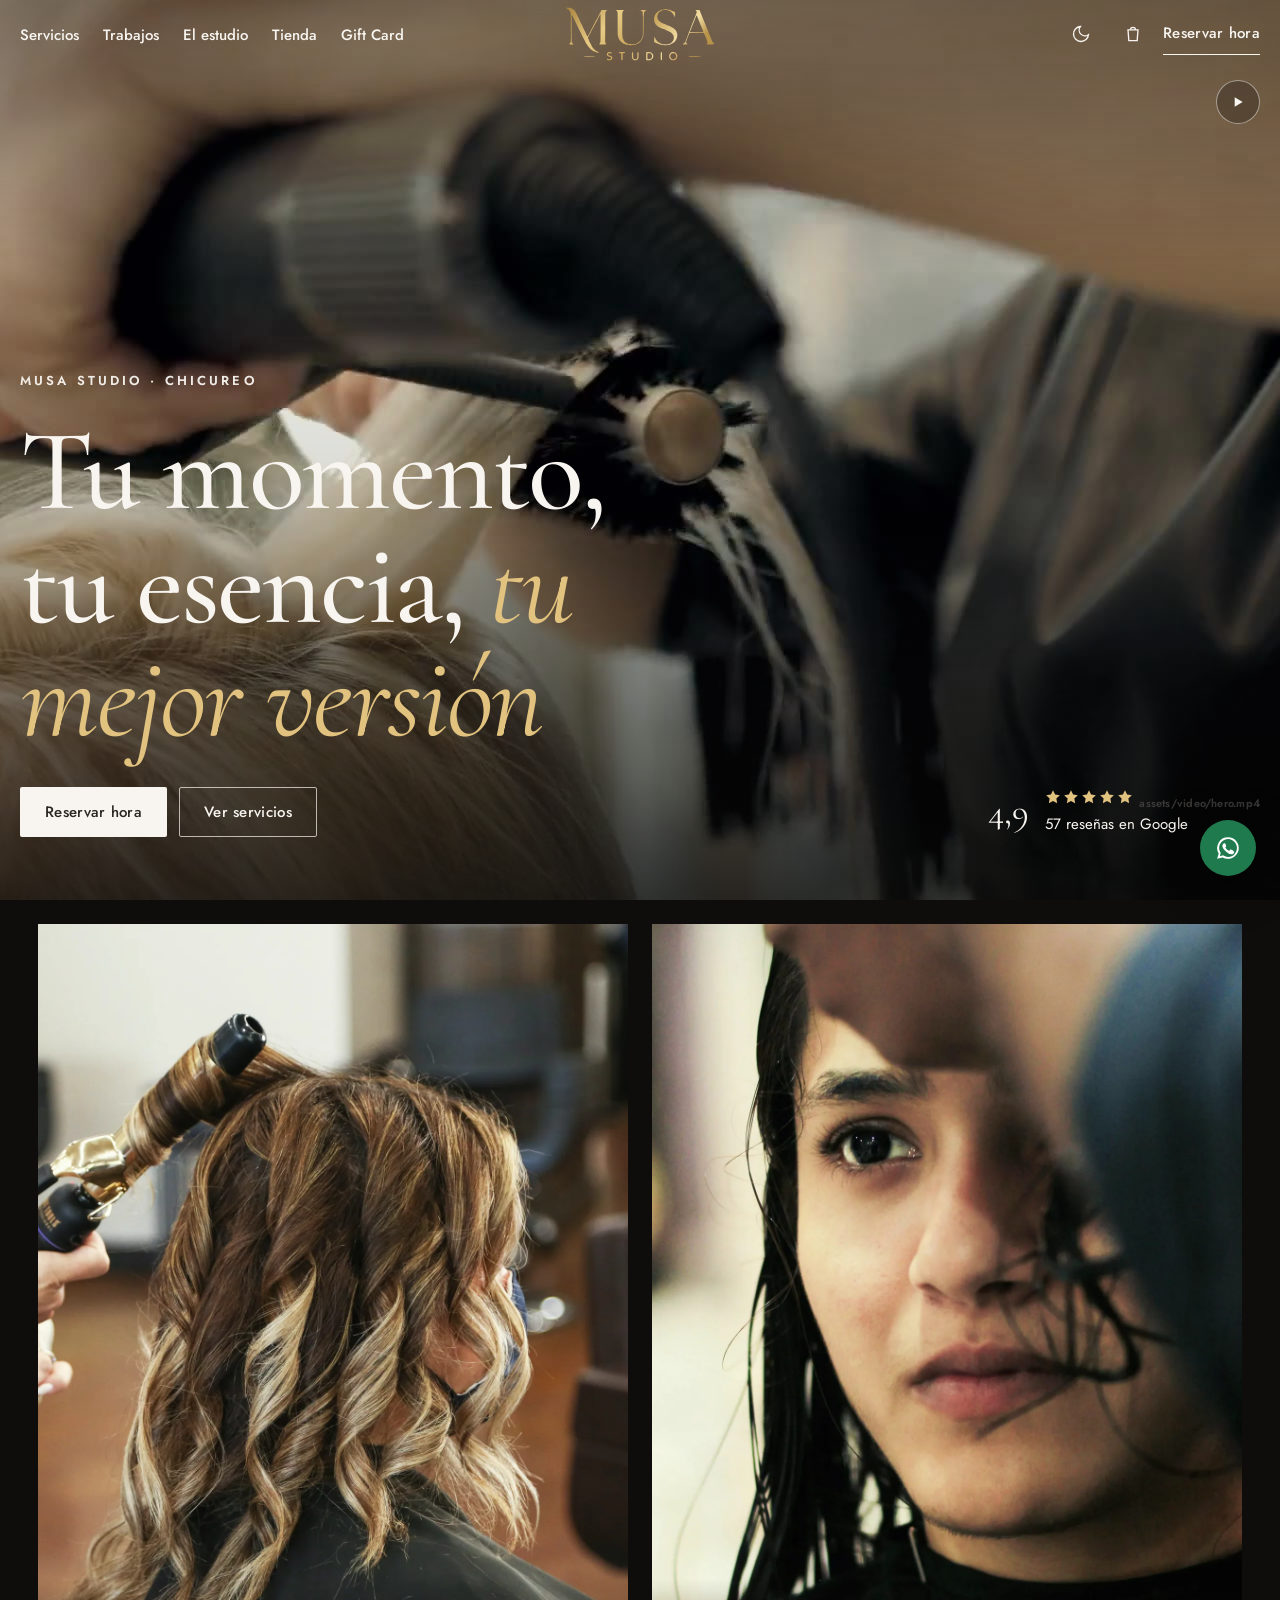
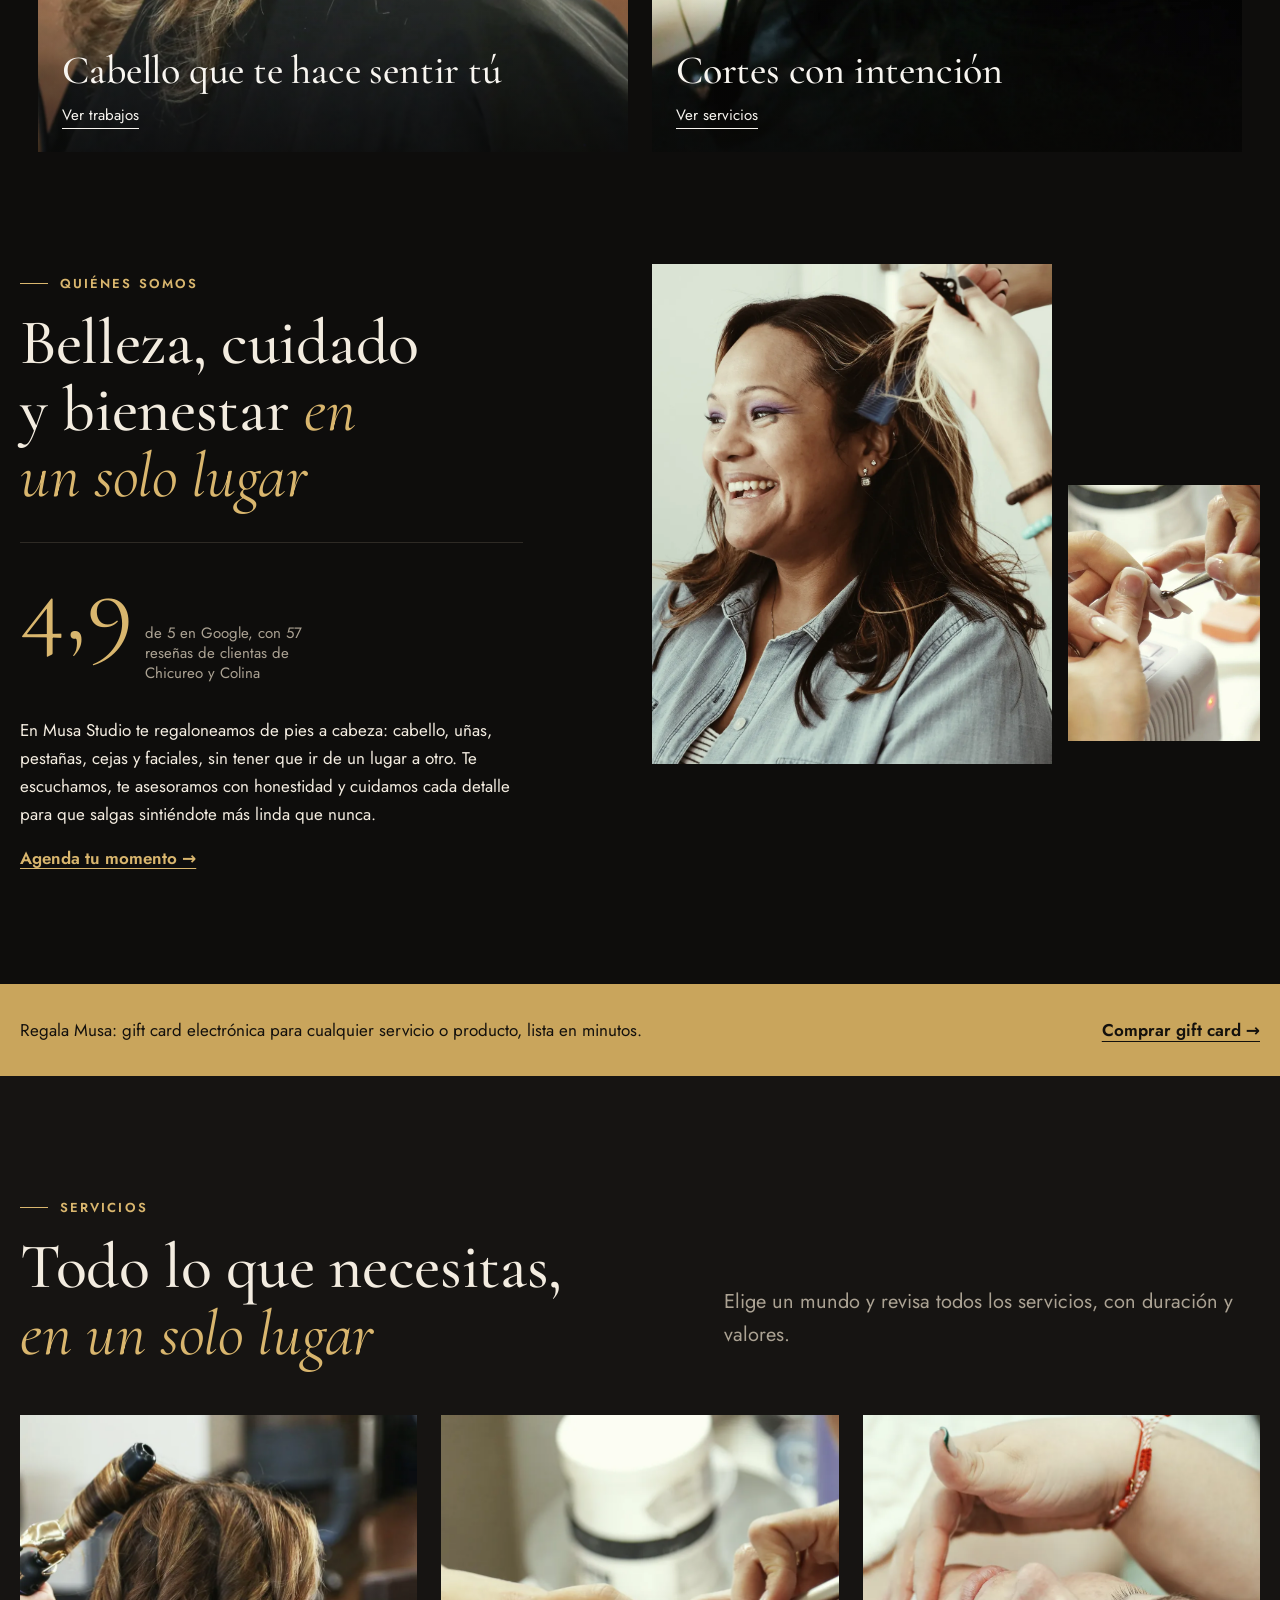
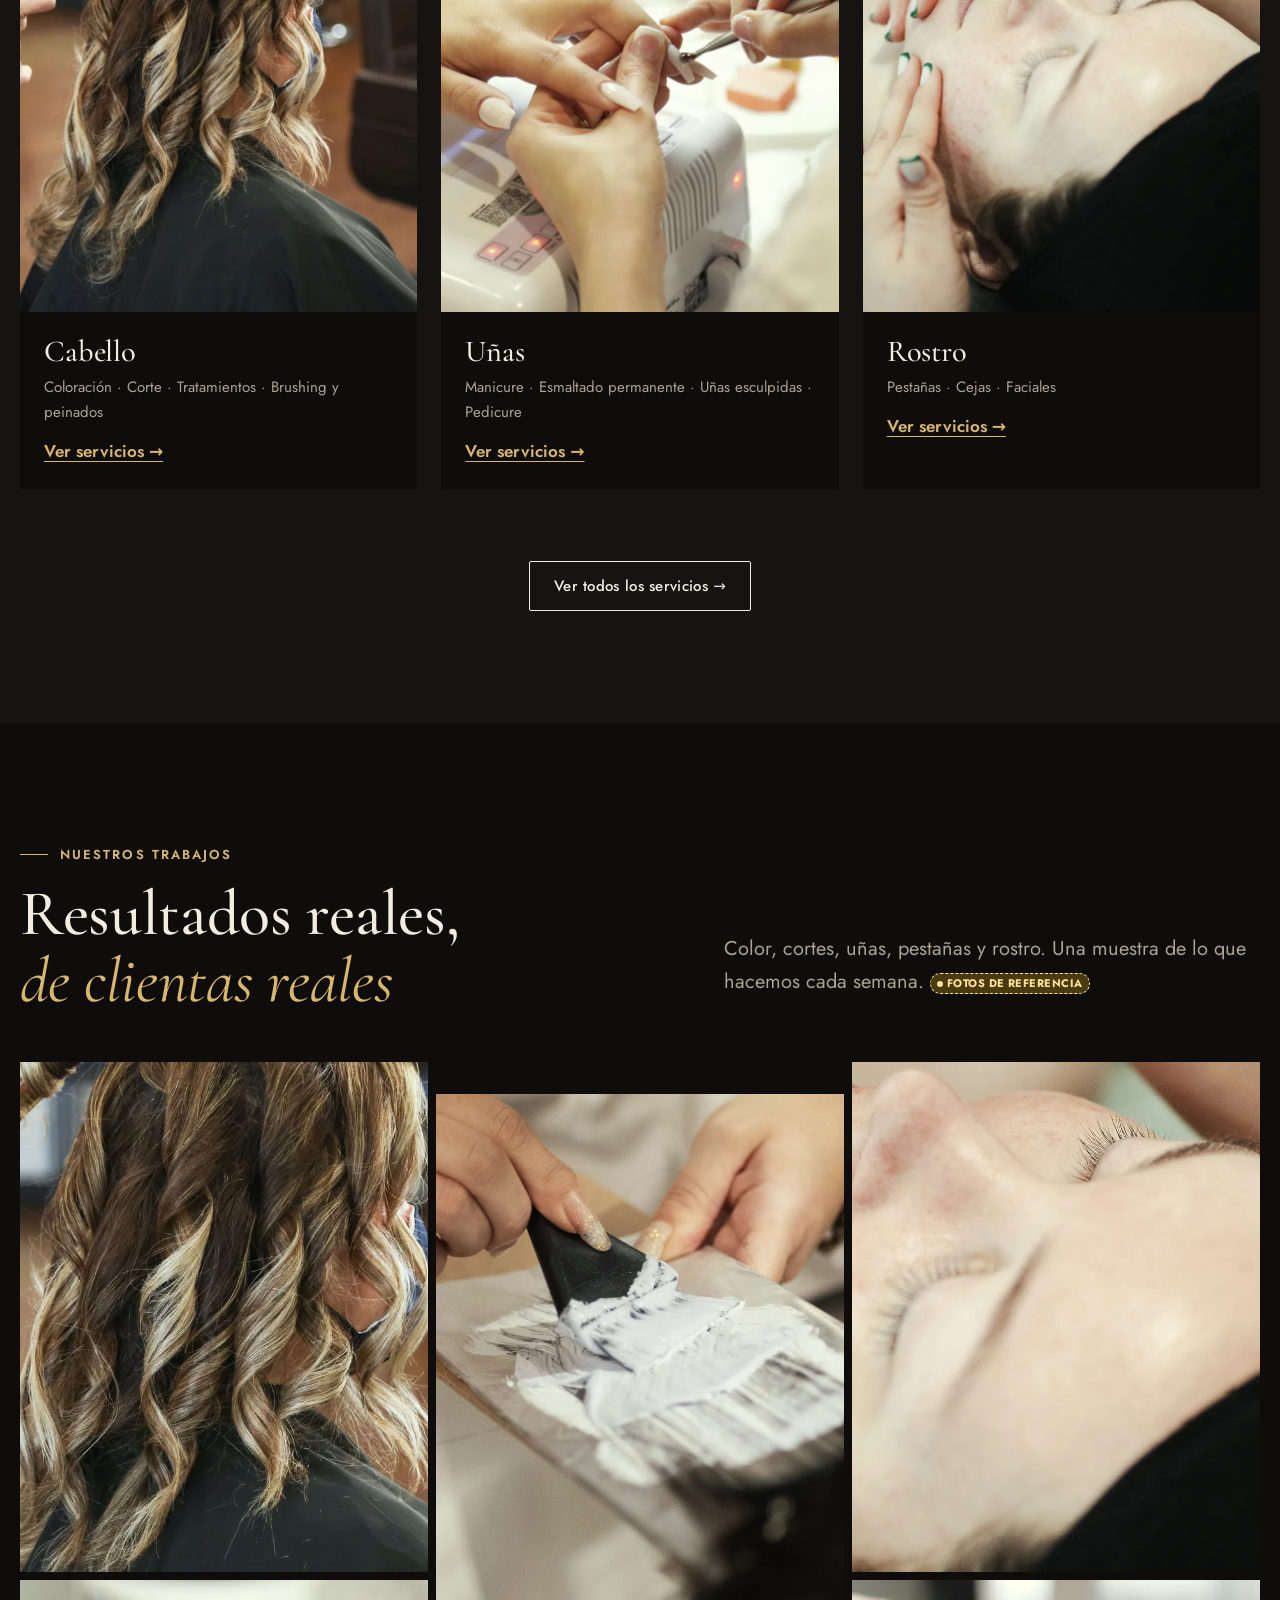
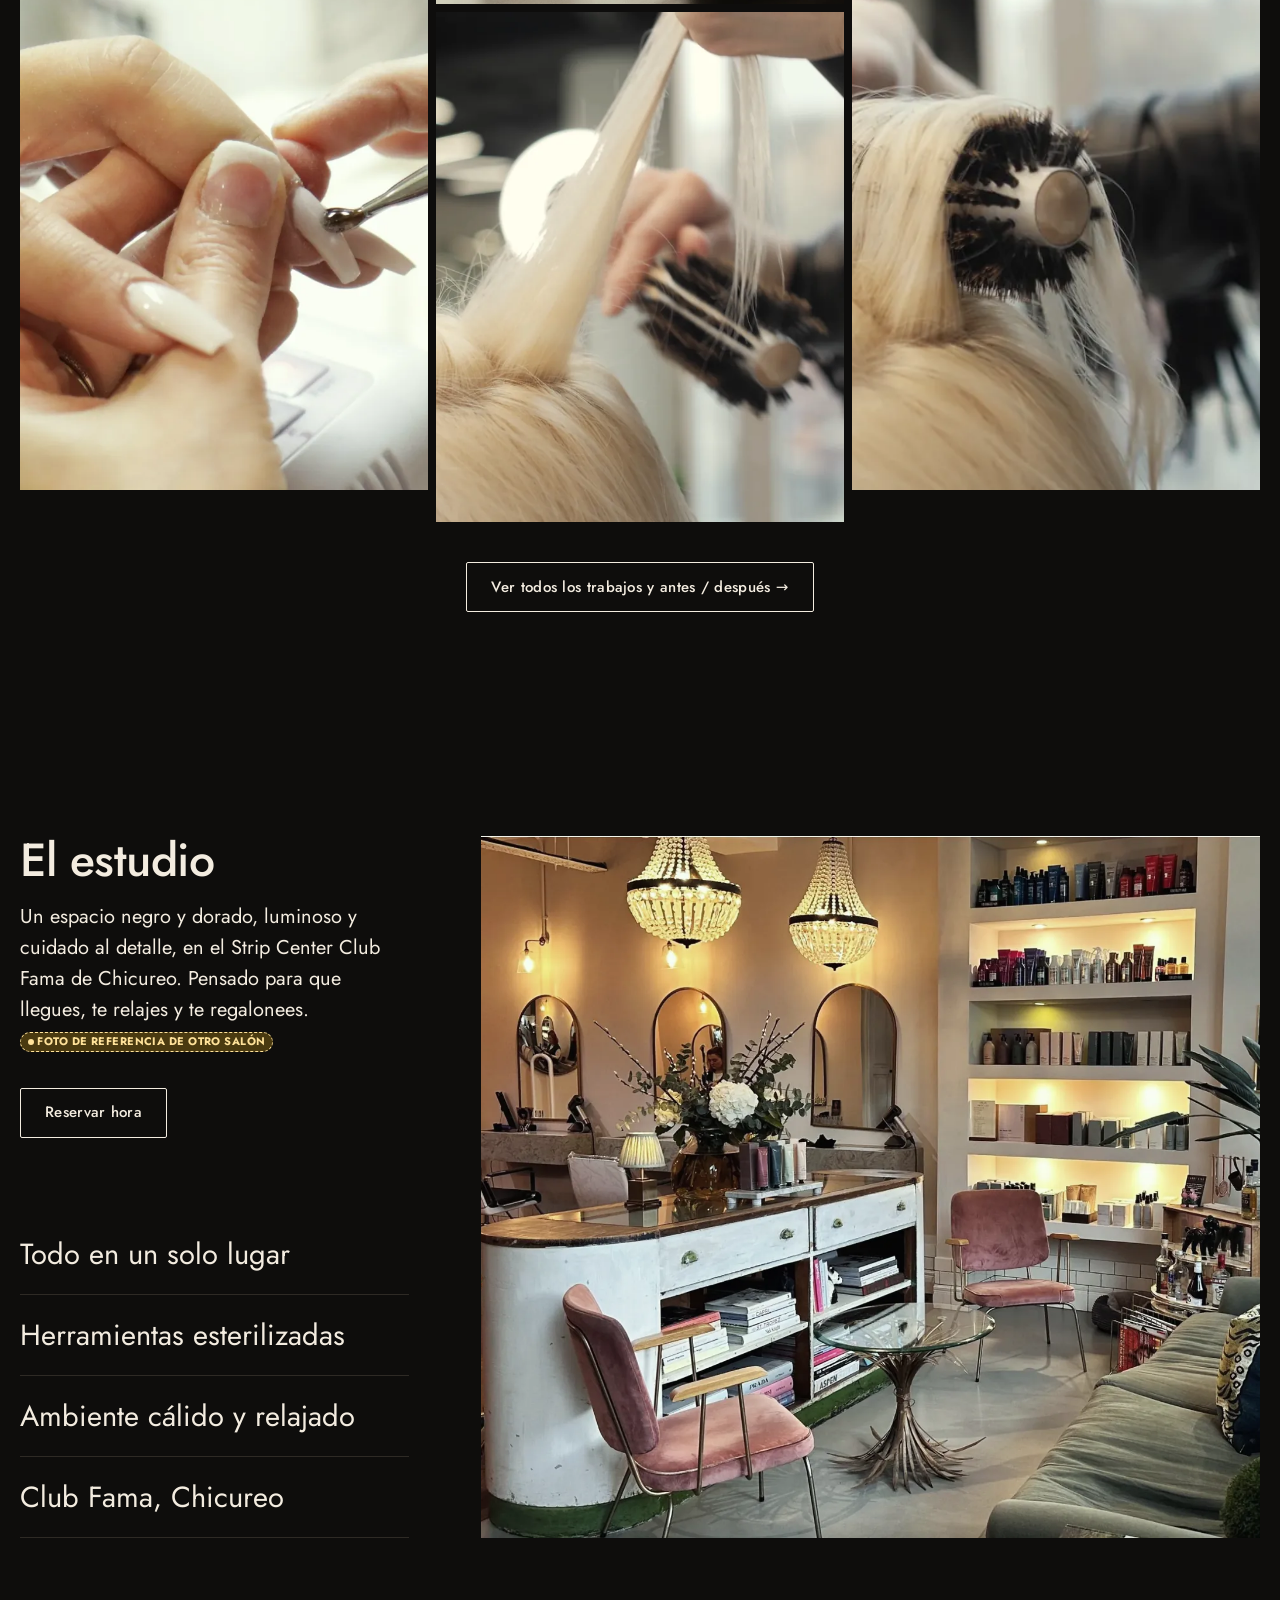
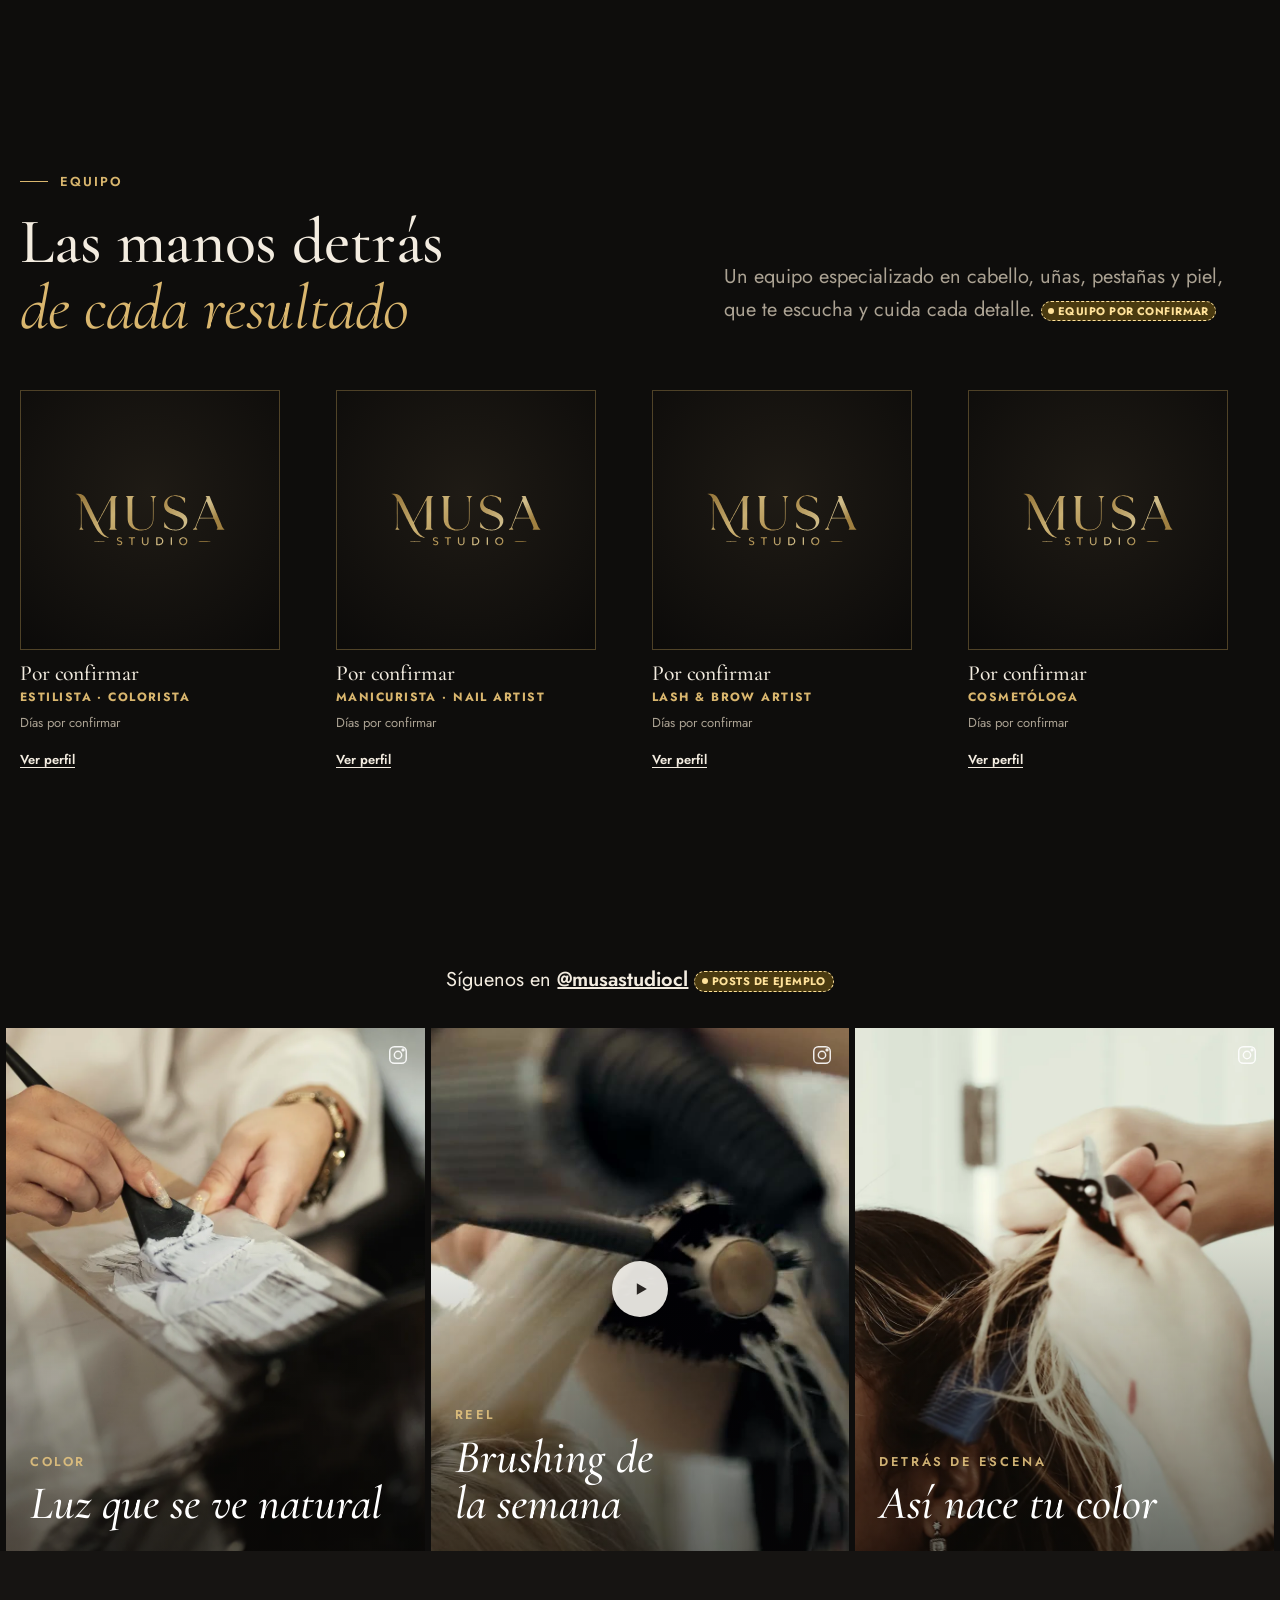
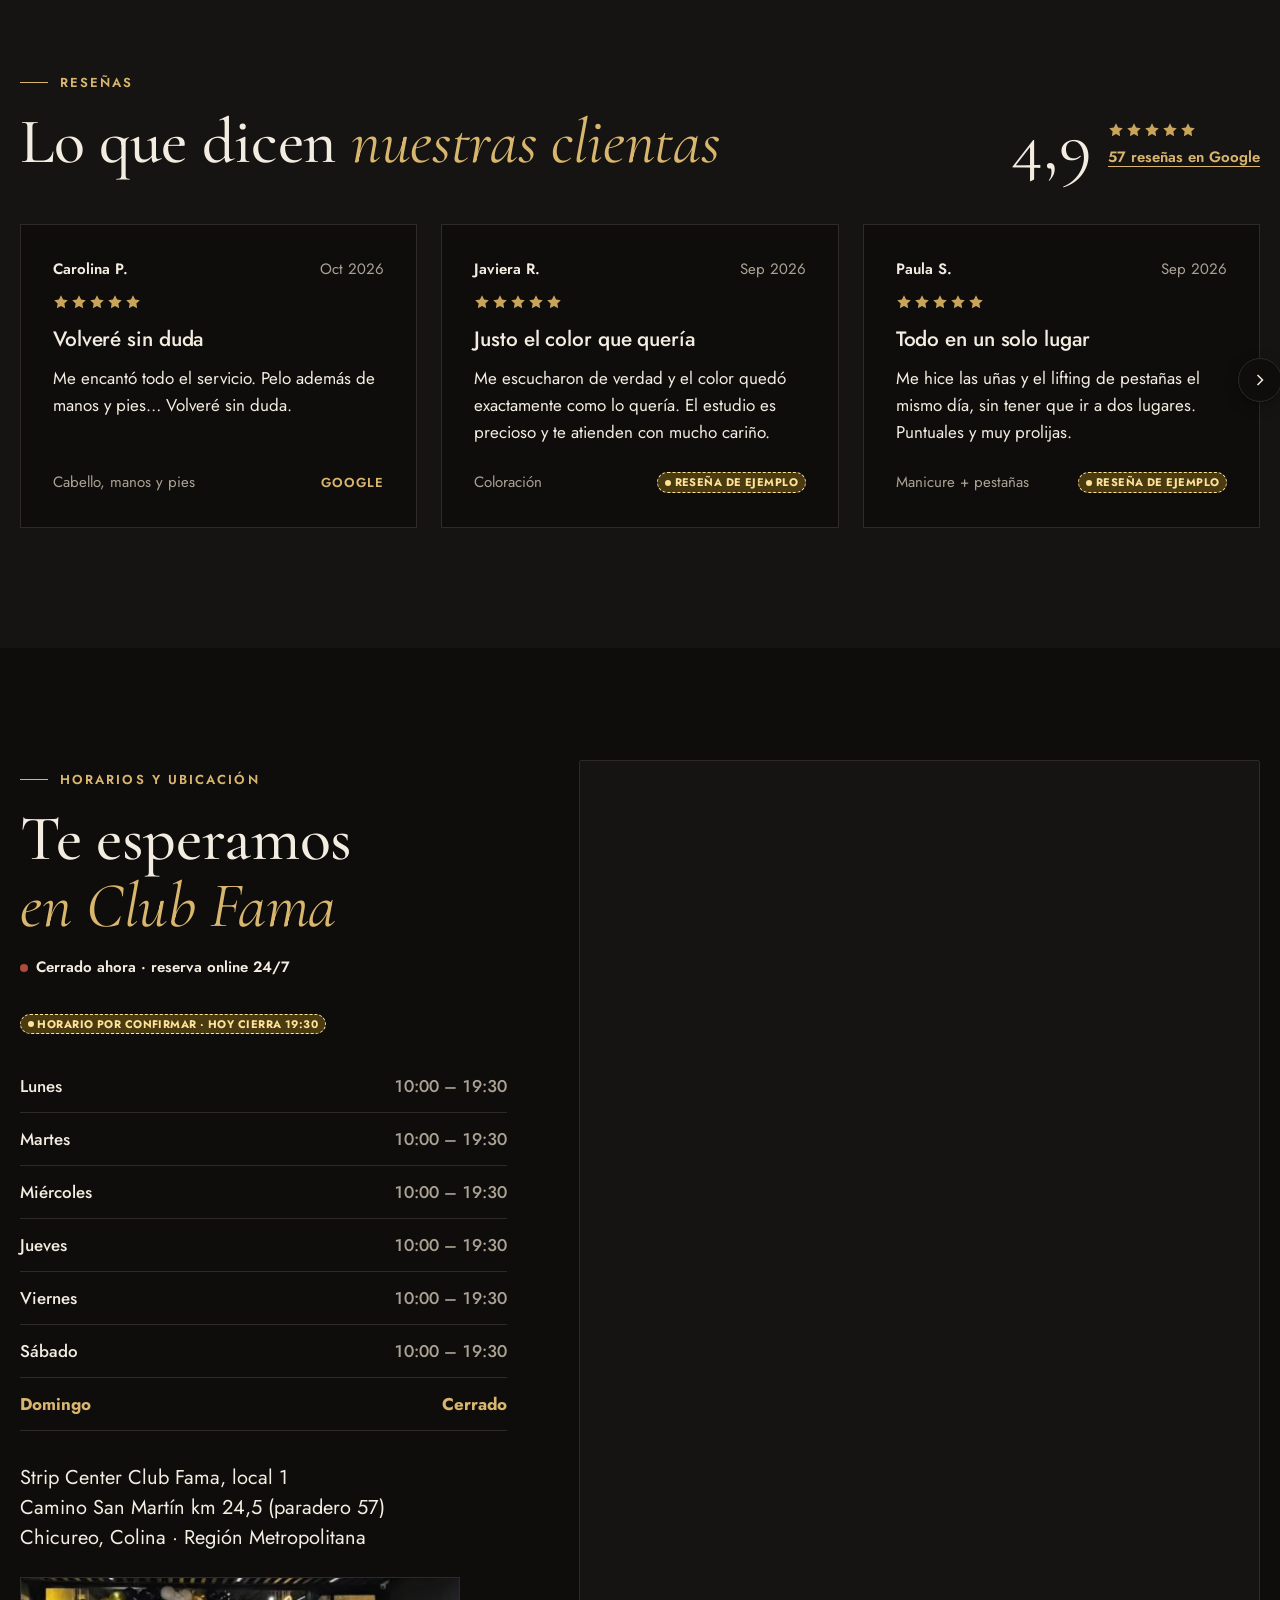
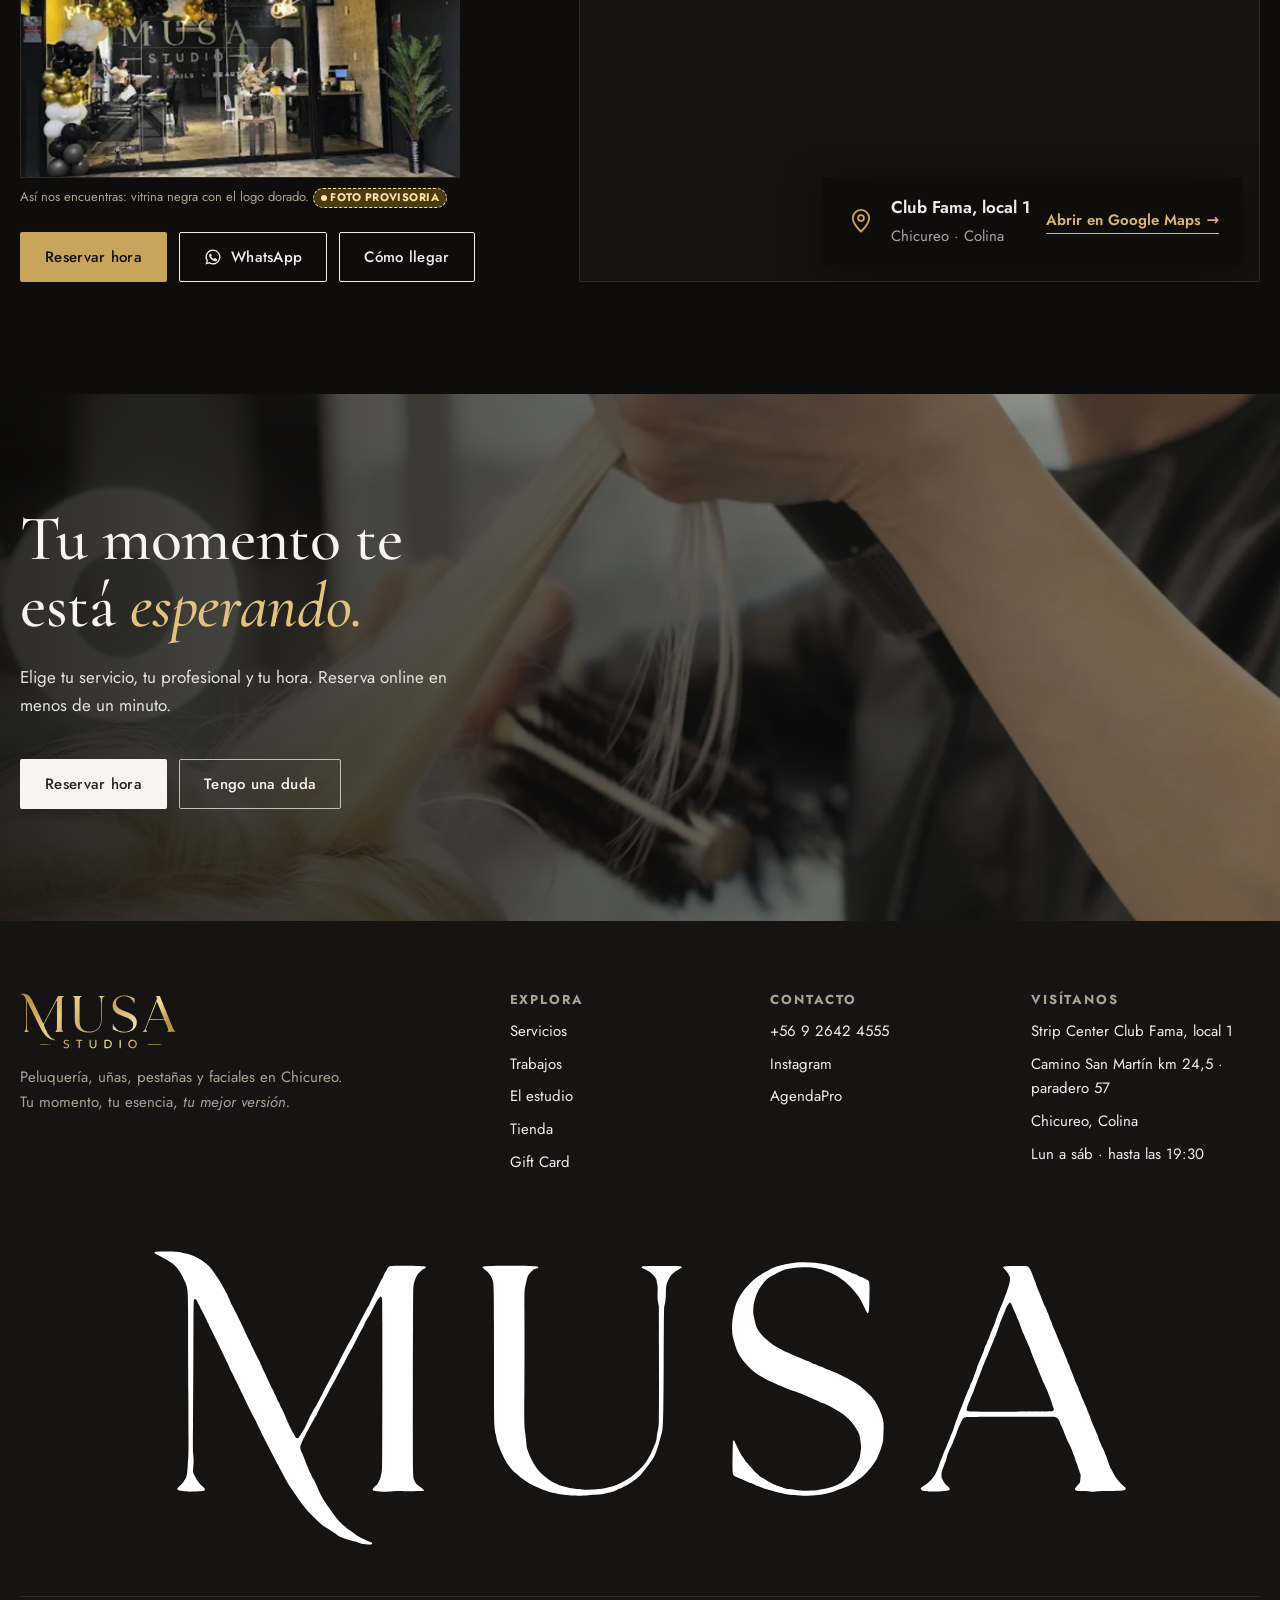
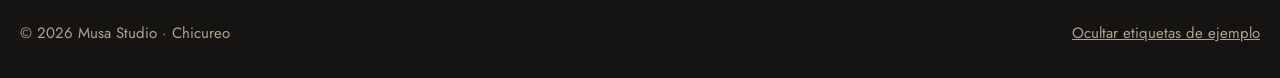
==== commit d0d140b9: "Logo solo con texto MUSA STUDIO, vectorizado - Se quita la imagen de la mujer: header, menú, pie, gi" ====
--- a/index.html
+++ b/index.html
@@ -15,7 +15,7 @@
 <link rel="preconnect" href="https://fonts.googleapis.com">
 <link rel="preconnect" href="https://fonts.gstatic.com" crossorigin>
 <link href="https://fonts.googleapis.com/css2?family=Cormorant+Garamond:ital,wght@0,400;0,500;0,600;1,400;1,500&family=Jost:wght@400;500;600&display=swap" rel="stylesheet">
-<link rel="icon" href="assets/img/favicon.png">
+<link rel="icon" href="assets/img/favicon.svg" type="image/svg+xml">
 <link rel="apple-touch-icon" href="assets/img/apple-touch-icon.png">
 <script>try{var t=localStorage.getItem("musa-theme");if(t)document.documentElement.dataset.theme=JSON.parse(t)}catch(e){}</script>
 <style>
@@ -194,8 +194,8 @@
 .header.is-solid{background:color-mix(in srgb, var(--c-bg) 92%, transparent);color:var(--c-text);box-shadow:0 1px 0 var(--c-line);backdrop-filter:saturate(1.2) blur(10px);-webkit-backdrop-filter:saturate(1.2) blur(10px)}
 .header__inner{display:grid;grid-template-columns:1fr auto 1fr;align-items:center;gap:var(--sp-4);width:min(100% - 2.5rem, 1400px);margin-inline:auto}
 .brand{display:flex;flex-direction:column;align-items:center;line-height:1;text-decoration:none;grid-column:2}
-.brand img{height:42px;width:auto}
-@media (min-width:1080px){ .brand img{height:50px} }
+.brand img{height:44px;width:auto}
+@media (min-width:1080px){ .brand img{height:54px} }
 /* Logo: dorado sobre negro y sobre el video; bronce en modo claro */
 .logo-bronze{display:none}
 :root[data-theme="light"] .logo-gold{display:none}
@@ -279,7 +279,6 @@
   background:linear-gradient(180deg, rgba(8,7,6,.45) 0%, rgba(8,7,6,.05) 30%, rgba(8,7,6,.15) 55%, rgba(8,7,6,.78) 100%);
 }
 .hero__inner{width:min(100% - 2.5rem, 1400px);margin-inline:auto;padding-bottom:clamp(2.5rem, 7vh, 5.5rem);padding-top:calc(var(--header-h) + 3rem)}
-.hero__emblem{width:clamp(76px, 4rem + 4vw, 132px);height:auto;margin-bottom:var(--sp-4);filter:drop-shadow(0 4px 18px rgba(0,0,0,.45))}
 .hero__kicker{font-size:var(--fs-xs);letter-spacing:.24em;text-transform:uppercase;font-weight:600;margin-bottom:var(--sp-5);opacity:.95}
 .hero h1{font-size:var(--fs-hero);line-height:.98;max-width:13ch;letter-spacing:-.02em}
 .hero h1 em{font-style:italic;font-weight:400;color:#E2C27F}
@@ -490,7 +489,7 @@
 .member h3{font-size:1.35rem}
 /* Sin foto todavía: medallón del logo sobre negro con filo dorado */
 .member__mono{display:grid;place-items:center;background:radial-gradient(80% 80% at 50% 40%, #1F1B15 0%, #0B0A09 100%);border:1px solid rgba(201,165,92,.35)}
-.member__mono img{width:62%;height:auto;object-fit:contain;opacity:.9}
+.member__mono img{width:58%;height:auto;object-fit:contain;opacity:.85}
 .member .role{font-size:.75rem;font-weight:700;letter-spacing:.12em;text-transform:uppercase;color:var(--c-accent-ink);margin:var(--sp-1) 0 var(--sp-1)}
 .member__days{font-size:var(--fs-xs);color:var(--c-muted);margin:0 0 var(--sp-2)}
 .member__more{background:none;border:0;padding:var(--sp-2) 0;min-height:32px;cursor:pointer;font-size:var(--fs-xs);font-weight:600;color:var(--c-text);text-decoration:underline;text-underline-offset:.25em}
@@ -682,8 +681,9 @@
 .footer a{text-decoration:none}
 .footer a:hover{text-decoration:underline}
 .footer__mark{display:flex;justify-content:center;margin-top:var(--sp-8);user-select:none}
-.footer__mark img{width:min(100%, 980px);height:auto}  /* MUSA en blanco */
-:root[data-theme="light"] .footer__mark img{filter:brightness(0)}                  /* en modo claro, en negro para que se lea */
+.footer__mark{color:#FFFFFF}                                   /* MUSA en blanco */
+:root[data-theme="light"] .footer__mark{color:var(--c-ink)}    /* en modo claro, en negro para que se lea */
+.footer__mark svg{width:min(100%, 980px);height:auto;display:block}
 .footer__bottom{display:flex;flex-wrap:wrap;justify-content:space-between;gap:var(--sp-4);margin-top:var(--sp-7);padding-top:var(--sp-5);border-top:1px solid var(--c-line);color:var(--c-muted)}
 .text-btn{background:none;border:0;padding:0;cursor:pointer;text-decoration:underline;color:inherit;font-size:inherit}
 
@@ -850,7 +850,7 @@
 <header class="header" id="header">
   <div class="header__inner">
     <a class="brand" href="#inicio" aria-label="Musa Studio, ir al inicio">
-      <img class="logo-gold" src="assets/img/logo-horizontal.png" alt="Musa Studio" width="1066" height="400"><img class="logo-bronze" src="assets/img/logo-horizontal-oscuro.png" alt="Musa Studio" width="1066" height="400">
+      <img class="logo-gold" src="assets/img/logo-musa-studio.svg" alt="Musa Studio" width="338" height="121"><img class="logo-bronze" src="assets/img/logo-musa-studio-oscuro.svg" alt="Musa Studio" width="338" height="121">
     </a>
     <nav class="nav" aria-label="Principal">
       <ul>
@@ -880,7 +880,7 @@
 <!-- Menú móvil -->
 <div class="mnav" id="mnav" role="dialog" aria-modal="true" aria-label="Menú">
   <div class="mnav__top">
-    <span class="brand"><img class="logo-gold" src="assets/img/logo-horizontal.png" alt="Musa Studio" width="1066" height="400"><img class="logo-bronze" src="assets/img/logo-horizontal-oscuro.png" alt="Musa Studio" width="1066" height="400"></span>
+    <span class="brand"><img class="logo-gold" src="assets/img/logo-musa-studio.svg" alt="Musa Studio" width="338" height="121"><img class="logo-bronze" src="assets/img/logo-musa-studio-oscuro.svg" alt="Musa Studio" width="338" height="121"></span>
     <button class="icon-btn" type="button" id="menuClose" aria-label="Cerrar menú">
       <svg viewBox="0 0 24 24" fill="none" stroke="currentColor" stroke-width="1.6" aria-hidden="true"><path d="M6 6l12 12M18 6L6 18"/></svg>
     </button>
@@ -916,7 +916,6 @@
     <svg viewBox="0 0 24 24" fill="currentColor" aria-hidden="true"><rect x="6" y="5" width="4" height="14" rx="1"/><rect x="14" y="5" width="4" height="14" rx="1"/></svg>
   </button>
   <div class="hero__inner">
-    <img class="hero__emblem" src="assets/img/medallon.png" alt="" width="634" height="663">
     <p class="hero__kicker">Musa Studio · Chicureo</p>
     <h1>Tu momento, tu esencia, <em>tu mejor versión</em></h1>
     <div class="hero__row">
@@ -1163,7 +1162,7 @@
   <div class="container">
     <div class="footer__grid">
       <div>
-        <span class="brand"><img class="logo-gold" src="assets/img/logo-horizontal.png" alt="Musa Studio" width="1066" height="400"><img class="logo-bronze" src="assets/img/logo-horizontal-oscuro.png" alt="Musa Studio" width="1066" height="400"></span>
+        <span class="brand"><img class="logo-gold" src="assets/img/logo-musa-studio.svg" alt="Musa Studio" width="338" height="121"><img class="logo-bronze" src="assets/img/logo-musa-studio-oscuro.svg" alt="Musa Studio" width="338" height="121"></span>
         <p class="muted" style="margin-top:var(--sp-4);max-width:36ch">Peluquería, uñas, pestañas y faciales en Chicureo. Tu momento, tu esencia, <em>tu mejor versión.</em></p>
       </div>
       <div>
@@ -1183,7 +1182,7 @@
         <ul><li>Strip Center Club Fama, local 1</li><li>Camino San Martín km 24,5 · paradero 57</li><li>Chicureo, Colina</li><li>Lun a sáb · hasta las 19:30</li></ul>
       </div>
     </div>
-    <div class="footer__mark" aria-hidden="true"><img src="assets/img/musa-wordmark-blanco.png" alt="" width="1031" height="315" loading="lazy"></div>
+    <div class="footer__mark" aria-hidden="true"><svg xmlns="http://www.w3.org/2000/svg" viewBox="89.40 250.50 337.60 103.90" focusable="false"><path fill="currentColor" fill-rule="evenodd" d="M163.55 352.94C162.66 352.82 161.97 352.65 161.25 352.37C160.81 352.20 160.09 351.99 159.65 351.89C157.75 351.49 156.41 351.06 155.30 350.53C154.67 350.23 154.02 349.86 153.87 349.71C153.71 349.57 153.30 349.27 152.95 349.05C152.60 348.83 151.83 348.32 151.23 347.91C150.64 347.51 149.90 347.05 149.59 346.89C148.85 346.52 147.30 345.10 144.55 342.30C143.32 341.03 141.42 338.63 140.13 336.70C139.79 336.18 139.23 335.37 138.90 334.90C136.98 332.17 136.37 331.14 134.71 327.86C134.10 326.67 133.51 325.56 133.40 325.40C133.29 325.24 132.58 323.91 131.83 322.43C131.08 320.96 130.39 319.64 130.30 319.50C130.21 319.36 129.77 318.51 129.33 317.60C128.88 316.69 127.93 314.75 127.21 313.28C126.49 311.81 125.90 310.57 125.90 310.52C125.90 310.47 125.73 310.17 125.52 309.84C125.31 309.52 124.74 308.44 124.26 307.45C122.12 303.09 121.69 302.18 121.14 301.00C120.30 299.16 117.55 293.57 117.27 293.13C117.14 292.92 116.93 292.49 116.81 292.16C116.69 291.84 116.41 291.19 116.19 290.71C114.61 287.38 113.97 286.04 112.74 283.55C109.57 277.11 108.24 274.38 107.84 273.53C107.60 273.01 107.31 272.46 107.20 272.29C107.08 272.13 106.88 271.73 106.75 271.41C106.63 271.08 106.39 270.62 106.23 270.38C106.07 270.15 105.83 269.70 105.71 269.39C105.29 268.32 104.71 268.11 104.49 268.93C104.41 269.22 104.37 274.04 104.34 285.65C104.32 294.61 104.26 306.04 104.21 311.05C104.15 317.02 104.15 320.51 104.21 321.20C104.47 323.97 104.48 324.15 104.33 325.90C104.16 327.95 104.18 328.21 104.56 328.86C104.72 329.13 104.96 329.62 105.11 329.95C105.50 330.88 106.40 332.08 107.24 332.79C108.05 333.48 108.30 333.78 108.30 334.09C108.30 334.43 107.92 334.54 106.45 334.62C105.68 334.66 104.55 334.72 103.94 334.76C102.36 334.86 99.52 334.56 99.03 334.24C98.61 333.97 98.74 333.70 99.76 332.70C100.28 332.18 100.81 331.57 100.92 331.35C101.03 331.13 101.28 330.73 101.47 330.47C101.66 330.20 101.85 329.88 101.90 329.74C102.10 329.21 102.31 327.55 102.40 325.70C102.45 324.63 102.55 323.23 102.60 322.58C102.68 321.77 102.68 315.28 102.60 300.93C102.55 289.67 102.50 277.68 102.51 274.30C102.53 265.44 102.42 264.40 101.26 262.05C101.01 261.56 100.70 260.90 100.56 260.59C99.84 259.02 98.00 256.73 96.90 256.05C96.65 255.90 95.93 255.43 95.30 255.01C94.67 254.59 93.44 253.90 92.55 253.48C91.66 253.06 90.94 252.65 90.92 252.56C90.90 252.48 91.01 252.33 91.16 252.23C91.41 252.07 91.75 252.05 94.48 252.02C97.78 251.98 99.23 252.08 100.14 252.40C100.46 252.51 101.13 252.67 101.63 252.76C102.63 252.93 104.38 253.56 105.69 254.22C107.73 255.26 109.68 256.85 110.87 258.47C112.74 261.01 114.62 264.03 115.22 265.45C115.34 265.73 115.57 266.14 115.72 266.38C115.88 266.61 116.09 267.04 116.19 267.33C116.29 267.62 116.49 268.09 116.64 268.37C116.78 268.65 117.01 269.19 117.15 269.56C117.29 269.93 117.45 270.29 117.50 270.35C117.71 270.61 120.94 277.01 121.59 278.46C122.21 279.86 123.13 281.81 123.64 282.80C123.88 283.27 124.11 283.76 124.15 283.90C124.19 284.04 124.56 284.82 124.98 285.65C125.39 286.48 125.88 287.47 126.07 287.85C126.26 288.24 126.50 288.71 126.61 288.90C126.72 289.09 126.87 289.38 126.95 289.55C127.02 289.72 127.31 290.35 127.59 290.95C127.87 291.56 128.10 292.10 128.10 292.15C128.10 292.21 128.32 292.70 128.59 293.25C128.87 293.80 129.39 294.90 129.75 295.70C130.12 296.50 130.87 298.07 131.42 299.20C132.81 302.04 133.17 302.81 133.25 303.10C133.29 303.24 133.49 303.64 133.71 304.00C133.92 304.36 134.16 304.85 134.25 305.09C134.33 305.33 134.55 305.78 134.72 306.09C135.11 306.75 135.90 308.53 136.31 309.62C136.66 310.57 138.33 314.00 138.72 314.57C138.87 314.80 139.10 315.21 139.21 315.47C139.47 316.09 139.77 316.40 140.09 316.40C140.46 316.40 140.57 316.31 140.98 315.62C141.18 315.29 141.60 314.62 141.91 314.13C142.22 313.65 142.56 313.07 142.68 312.85C143.01 312.21 143.97 310.18 144.11 309.80C144.30 309.30 146.13 305.93 146.50 305.40C146.60 305.26 146.79 304.93 146.92 304.65C147.06 304.38 147.50 303.54 147.89 302.80C148.29 302.06 148.83 301.00 149.09 300.45C149.35 299.90 149.75 299.13 149.98 298.74C150.47 297.89 151.13 296.65 152.30 294.35C152.77 293.42 153.78 291.46 154.54 290.00C155.30 288.54 156.17 286.86 156.48 286.25C157.07 285.06 157.82 283.70 158.40 282.75C158.60 282.42 159.57 280.57 160.54 278.65C161.52 276.73 162.36 275.10 162.42 275.03C162.47 274.97 162.89 274.17 163.35 273.27C163.81 272.37 164.37 271.34 164.59 271.00C164.82 270.65 165.00 270.32 165.00 270.27C165.00 270.21 165.22 269.71 165.50 269.16C165.77 268.60 166.10 267.90 166.24 267.60C166.38 267.30 166.60 266.85 166.74 266.60C166.88 266.35 167.47 265.17 168.05 263.96C168.63 262.76 169.22 261.63 169.36 261.45C169.49 261.27 169.71 260.80 169.85 260.40C169.99 260.00 170.21 259.53 170.34 259.35C170.48 259.18 170.72 258.75 170.89 258.40C171.58 256.97 171.63 256.96 176.50 256.99C181.26 257.02 183.98 257.12 184.28 257.28C184.63 257.48 184.54 257.66 183.96 257.90C183.57 258.06 183.15 258.37 182.46 259.04C181.59 259.88 181.47 260.04 181.02 261.00C180.47 262.17 180.27 262.95 180.11 264.50C180.04 265.22 179.99 275.33 179.96 296.60C179.92 330.68 179.90 329.57 180.49 330.98C180.90 331.98 181.10 332.22 181.88 332.71C182.69 333.22 183.90 334.21 183.90 334.36C183.90 334.57 178.12 334.70 175.80 334.55C175.08 334.50 174.24 334.53 173.14 334.64C172.25 334.73 171.01 334.80 170.39 334.80C169.03 334.80 166.32 334.46 166.13 334.27C166.01 334.16 166.05 334.06 166.32 333.65C166.50 333.38 166.88 332.99 167.15 332.78C167.57 332.47 167.75 332.22 168.22 331.29C168.70 330.37 168.82 330.02 168.95 329.24C169.03 328.73 169.18 328.09 169.28 327.83C169.45 327.37 169.45 325.89 169.45 297.85C169.45 268.55 169.45 268.35 169.25 267.96C169.14 267.74 169.00 267.54 168.93 267.52C168.67 267.44 167.56 268.93 167.08 269.98C166.91 270.35 166.65 270.83 166.49 271.06C166.34 271.29 166.07 271.81 165.91 272.23C165.74 272.65 165.30 273.50 164.92 274.12C163.83 275.91 163.42 276.63 163.22 277.16C163.11 277.43 162.70 278.26 162.30 279.00C161.28 280.89 160.59 282.22 159.74 283.90C159.34 284.70 158.64 285.98 158.20 286.75C157.76 287.52 157.16 288.65 156.87 289.25C156.58 289.86 156.18 290.60 155.99 290.90C155.79 291.20 155.28 292.17 154.84 293.05C154.05 294.63 152.39 297.71 151.73 298.82C151.54 299.14 151.24 299.73 151.05 300.15C150.86 300.57 150.54 301.16 150.33 301.48C149.97 302.05 146.90 307.96 146.90 308.10C146.90 308.14 146.73 308.43 146.52 308.76C146.31 309.08 145.81 309.96 145.41 310.70C145.00 311.44 144.59 312.16 144.50 312.30C144.40 312.44 144.25 312.73 144.16 312.95C144.06 313.17 143.81 313.62 143.60 313.95C143.38 314.29 143.12 314.81 143.01 315.12C142.91 315.42 142.70 315.85 142.56 316.06C142.19 316.63 141.24 318.79 141.17 319.23C141.09 319.73 141.31 320.53 141.79 321.47C142.00 321.90 142.43 322.97 142.75 323.85C143.07 324.73 143.46 325.71 143.62 326.03C143.78 326.36 144.00 326.90 144.11 327.24C144.21 327.59 144.42 328.05 144.57 328.26C144.72 328.47 144.96 328.96 145.12 329.35C145.28 329.73 145.56 330.27 145.74 330.55C145.92 330.82 146.11 331.16 146.15 331.30C146.19 331.44 146.40 331.88 146.62 332.29C146.84 332.70 147.13 333.33 147.25 333.69C147.83 335.36 149.27 337.87 150.94 340.14C151.43 340.80 151.98 341.59 152.16 341.90C152.34 342.20 152.76 342.79 153.09 343.20C153.42 343.61 153.94 344.27 154.25 344.66C154.55 345.05 155.19 345.68 155.67 346.06C156.16 346.44 156.81 346.98 157.12 347.27C157.43 347.56 157.90 347.90 158.17 348.04C158.43 348.18 158.99 348.58 159.40 348.95C159.81 349.31 160.51 349.82 160.95 350.09C162.10 350.77 164.55 351.96 165.21 352.14C165.90 352.33 166.11 352.53 165.86 352.78C165.73 352.91 165.49 352.95 164.77 352.96C164.26 352.97 163.72 352.96 163.55 352.94ZM235.15 336.10C233.38 336.03 230.51 335.72 229.70 335.50C229.51 335.45 228.81 335.30 228.15 335.17C227.49 335.04 226.63 334.79 226.25 334.62C225.86 334.45 225.32 334.26 225.05 334.20C224.78 334.13 224.12 333.87 223.60 333.63C223.08 333.38 222.43 333.10 222.15 333.00C221.57 332.80 219.53 331.67 218.65 331.07C217.76 330.47 216.76 329.65 215.76 328.73C215.28 328.27 214.84 327.90 214.80 327.90C214.67 327.90 213.09 326.01 212.46 325.11C211.77 324.12 210.21 320.93 209.80 319.70C209.65 319.23 209.41 318.58 209.27 318.25C209.02 317.65 208.90 317.13 208.51 315.05C207.90 311.77 207.90 311.95 207.90 288.45C207.90 265.26 207.86 263.29 207.44 262.02C206.97 260.60 206.55 259.92 205.56 258.98C205.06 258.50 204.50 258.01 204.31 257.88C203.86 257.58 203.82 257.42 204.16 257.30C204.63 257.12 207.30 257.01 211.60 256.99C213.88 256.98 216.24 256.97 216.85 256.96C218.85 256.95 222.69 257.13 222.93 257.24C223.05 257.31 223.15 257.44 223.15 257.55C223.15 257.71 223.02 257.78 222.47 257.91C221.74 258.09 221.46 258.27 220.54 259.18C219.74 259.95 219.36 260.74 219.10 262.10C218.99 262.68 218.81 263.51 218.70 263.95C218.59 264.39 218.47 265.27 218.43 265.90C218.38 266.53 218.37 271.98 218.40 278.00C218.43 284.02 218.41 293.63 218.37 299.35C218.27 310.34 218.31 312.06 218.70 314.95C218.81 315.72 218.96 317.12 219.04 318.05C219.14 319.33 219.24 319.89 219.40 320.30C219.52 320.60 219.75 321.22 219.91 321.68C220.06 322.14 220.33 322.74 220.49 323.01C220.66 323.28 220.91 323.78 221.06 324.12C221.20 324.47 221.43 324.89 221.56 325.07C221.69 325.25 221.97 325.69 222.18 326.05C223.36 328.08 226.56 330.86 228.79 331.80C229.15 331.95 229.74 332.21 230.10 332.37C230.46 332.54 231.06 332.75 231.45 332.84C231.83 332.93 232.67 333.16 233.30 333.35C234.19 333.62 234.76 333.72 235.85 333.80C236.62 333.86 237.68 333.95 238.20 334.00C239.52 334.13 240.91 334.12 243.23 333.95C244.87 333.84 245.50 333.74 246.93 333.40C249.12 332.88 249.29 332.83 250.85 332.15C252.31 331.51 253.30 330.95 255.05 329.76C255.65 329.36 257.47 327.74 258.45 326.75C259.58 325.61 260.80 323.97 261.11 323.18C261.22 322.89 261.49 322.38 261.71 322.04C261.92 321.71 262.10 321.39 262.10 321.34C262.10 321.29 262.30 320.82 262.55 320.30C263.62 318.02 263.86 317.28 263.99 315.88C264.05 315.23 264.22 314.24 264.35 313.67C264.54 312.89 264.62 312.19 264.69 310.70C264.74 309.60 264.76 300.52 264.73 289.85L264.69 270.95L264.44 269.60C264.21 268.34 264.20 268.11 264.26 266.15C264.31 264.43 264.30 263.94 264.17 263.45C264.09 263.12 263.99 262.60 263.95 262.30C263.86 261.59 263.71 261.32 262.89 260.34C262.35 259.70 262.00 259.40 261.15 258.86C260.57 258.48 259.86 258.09 259.57 257.98C258.98 257.76 258.80 257.63 258.80 257.45C258.80 257.12 259.45 257.09 265.67 257.07C270.91 257.06 271.91 257.08 272.24 257.20C272.46 257.28 272.65 257.40 272.67 257.47C272.70 257.54 272.44 257.71 272.08 257.88C271.73 258.04 271.25 258.33 271.00 258.54C270.75 258.75 270.26 259.10 269.91 259.33C269.02 259.91 268.58 260.48 267.99 261.81C267.24 263.48 267.21 263.64 267.11 266.50C267.03 268.52 266.97 269.22 266.81 269.88C266.69 270.34 266.56 271.12 266.50 271.63C266.45 272.17 266.39 279.41 266.36 289.25C266.31 305.82 266.19 312.23 265.91 313.65C265.73 314.56 265.11 316.93 264.80 317.90C264.64 318.42 264.32 319.46 264.08 320.20C263.60 321.75 262.87 323.28 262.20 324.15C261.95 324.48 261.52 325.06 261.25 325.45C260.46 326.57 259.33 327.98 258.46 328.94C257.66 329.82 256.76 330.54 254.90 331.81C253.92 332.48 251.38 333.80 251.07 333.80C250.98 333.80 250.48 334.02 249.96 334.30C249.25 334.67 248.80 334.83 248.13 334.95C247.65 335.04 246.75 335.24 246.15 335.41C245.36 335.61 244.61 335.73 243.55 335.80C242.72 335.86 241.31 335.97 240.40 336.05C238.67 336.21 238.23 336.21 235.15 336.10ZM313.40 336.10C312.88 336.06 311.63 335.97 310.62 335.91C309.46 335.83 308.52 335.71 308.07 335.59C307.67 335.49 306.88 335.31 306.30 335.20C305.72 335.09 304.55 334.77 303.70 334.49C302.85 334.21 301.87 333.92 301.53 333.84C300.60 333.63 298.59 332.86 297.77 332.42C297.37 332.20 296.72 331.93 296.31 331.80C295.90 331.68 295.11 331.35 294.56 331.08C294.00 330.80 293.01 330.37 292.35 330.13C291.69 329.89 291.01 329.60 290.83 329.49C290.39 329.22 290.11 328.58 290.10 327.85C290.06 325.42 290.17 317.43 290.23 317.32C290.41 317.04 290.71 317.19 290.91 317.68C291.12 318.18 292.07 320.18 292.42 320.85C293.08 322.11 293.36 322.58 293.60 322.85C293.76 323.01 294.03 323.40 294.20 323.70C294.38 324.00 294.75 324.52 295.04 324.85C296.45 326.50 297.87 328.05 298.37 328.47C298.68 328.74 299.08 329.09 299.24 329.27C299.41 329.44 299.89 329.78 300.30 330.01C300.71 330.24 301.41 330.67 301.86 330.96C302.78 331.57 304.95 332.62 305.78 332.86C306.10 332.95 306.87 333.20 307.50 333.40C308.26 333.66 308.94 333.81 309.50 333.85C309.97 333.89 310.81 334.00 311.36 334.10C313.01 334.40 315.87 334.54 317.69 334.40C318.55 334.34 319.43 334.25 319.65 334.20C319.87 334.15 320.63 334.02 321.35 333.90C324.02 333.47 326.77 332.42 328.10 331.31C329.32 330.30 330.65 329.02 331.01 328.50C331.22 328.20 331.51 327.81 331.64 327.65C331.77 327.49 332.31 326.53 332.85 325.52C333.89 323.54 333.84 323.72 334.20 321.04C334.39 319.60 334.40 319.46 334.25 318.14C333.99 315.78 333.82 315.12 333.12 313.80C332.05 311.80 330.44 309.90 328.53 308.37C326.94 307.11 322.78 304.80 321.09 304.25C320.79 304.15 320.21 303.90 319.80 303.70C319.39 303.49 318.81 303.25 318.51 303.15C318.22 303.05 317.32 302.66 316.51 302.28C315.14 301.62 314.02 301.17 311.15 300.15C309.68 299.63 308.10 299.01 307.10 298.56C306.69 298.37 306.24 298.19 306.10 298.15C305.96 298.11 304.93 297.65 303.80 297.12C299.84 295.26 297.68 293.82 295.43 291.54C294.70 290.80 293.92 289.94 293.70 289.62C293.47 289.31 293.11 288.80 292.89 288.50C291.93 287.20 291.09 285.12 290.43 282.40C290.02 280.72 289.98 280.41 289.93 278.95C289.90 278.07 289.93 276.88 289.99 276.30C290.17 274.54 290.84 271.37 291.30 270.15C291.70 269.08 292.57 267.40 293.09 266.71C293.23 266.52 293.55 266.06 293.80 265.69C294.22 265.06 295.99 263.10 297.00 262.15C297.81 261.38 298.54 260.84 299.54 260.26C300.09 259.94 300.68 259.56 300.86 259.40C301.04 259.25 301.44 259.03 301.74 258.91C302.05 258.80 302.53 258.55 302.80 258.36C303.07 258.17 303.51 257.94 303.77 257.84C304.04 257.75 304.60 257.52 305.02 257.33C305.45 257.14 306.14 256.93 306.56 256.84C306.99 256.76 307.58 256.63 307.89 256.56C308.78 256.33 310.63 256.02 312.15 255.84C314.74 255.54 319.26 255.82 321.96 256.46C322.52 256.59 323.35 256.77 323.81 256.86C324.27 256.94 324.99 257.15 325.40 257.31C325.81 257.48 326.52 257.70 326.97 257.81C327.43 257.91 328.04 258.13 328.32 258.29C328.61 258.45 329.14 258.66 329.50 258.75C329.86 258.84 330.45 259.07 330.81 259.25C331.17 259.43 331.70 259.65 332.00 259.74C332.29 259.83 332.85 260.07 333.24 260.29C333.63 260.50 334.13 260.73 334.35 260.80C335.15 261.05 336.75 261.89 336.94 262.15C337.29 262.65 337.33 263.53 337.23 268.05C337.13 272.13 337.08 272.77 336.80 273.20C336.73 273.31 336.66 273.32 336.55 273.25C336.46 273.19 335.90 272.13 335.30 270.88C333.88 267.92 333.80 267.80 331.60 265.26C331.40 265.03 331.08 264.64 330.87 264.38C330.23 263.58 327.76 261.51 326.60 260.80C325.57 260.17 323.76 259.30 323.05 259.09C322.67 258.97 322.00 258.73 321.56 258.54C320.62 258.13 318.33 257.65 316.60 257.50C315.07 257.36 310.90 257.60 310.51 257.85C310.48 257.86 310.00 257.93 309.45 258.00C308.59 258.09 308.29 258.18 307.35 258.62C302.49 260.86 301.66 261.46 299.88 264.05C298.70 265.77 298.28 266.76 297.48 269.75C297.21 270.76 297.13 273.13 297.33 274.05C297.42 274.44 297.60 275.31 297.75 275.99C298.11 277.66 298.23 278.02 298.79 278.90C299.05 279.31 299.34 279.77 299.43 279.91C300.26 281.28 303.90 284.30 305.95 285.32C306.50 285.60 307.21 285.98 307.52 286.17C307.83 286.35 308.40 286.61 308.77 286.74C309.15 286.87 309.70 287.11 310.01 287.29C310.31 287.46 310.81 287.68 311.11 287.79C311.41 287.89 311.88 288.09 312.15 288.22C312.43 288.36 312.97 288.57 313.35 288.70C313.74 288.82 314.32 289.07 314.65 289.25C314.98 289.43 315.56 289.68 315.93 289.79C316.31 289.90 316.89 290.15 317.23 290.34C317.57 290.53 318.05 290.74 318.30 290.80C318.54 290.87 319.01 291.05 319.33 291.21C319.65 291.38 320.23 291.62 320.63 291.77C321.03 291.91 321.53 292.13 321.75 292.25C321.97 292.38 322.53 292.61 323.00 292.76C323.47 292.90 324.07 293.14 324.35 293.28C324.62 293.41 325.12 293.63 325.45 293.75C326.55 294.17 329.73 295.77 331.04 296.57C331.74 297.00 332.63 297.53 333.00 297.75C334.48 298.63 336.90 300.77 338.21 302.37C339.52 303.96 340.71 306.22 341.51 308.64C341.95 309.94 342.02 310.29 342.10 311.34C342.14 312.01 342.14 313.18 342.10 313.95C342.05 314.72 342.01 315.78 342.00 316.30C341.99 316.90 341.92 317.49 341.80 317.90C341.20 319.99 340.80 321.21 340.55 321.70C340.40 322.00 340.19 322.49 340.08 322.80C339.41 324.76 336.02 328.94 334.10 330.18C333.63 330.48 332.98 330.94 332.65 331.20C332.32 331.46 331.80 331.80 331.50 331.95C331.20 332.10 330.78 332.34 330.57 332.47C330.03 332.81 328.30 333.53 327.29 333.84C326.82 333.98 326.10 334.25 325.69 334.43C324.92 334.78 322.19 335.56 321.40 335.65C316.69 336.21 315.58 336.27 313.40 336.10ZM357.75 334.70C356.08 334.65 355.91 334.63 355.45 334.40C354.89 334.12 354.76 333.82 355.07 333.48C355.17 333.37 355.72 332.96 356.30 332.57C358.69 330.96 360.10 329.05 361.10 326.00C361.45 324.95 361.85 323.89 362.42 322.55C362.53 322.27 362.76 321.69 362.92 321.25C363.08 320.81 363.34 320.23 363.50 319.95C363.65 319.68 363.86 319.16 363.95 318.81C364.04 318.46 364.26 317.87 364.44 317.51C364.62 317.15 364.88 316.56 365.00 316.20C365.12 315.84 365.34 315.33 365.48 315.05C365.61 314.78 365.89 314.06 366.10 313.45C366.75 311.51 366.90 311.09 367.72 308.85C368.16 307.64 368.62 306.47 368.72 306.26C368.83 306.04 369.05 305.50 369.20 305.06C369.62 303.85 370.81 300.90 371.40 299.60C371.61 299.13 371.84 298.55 371.90 298.30C371.97 298.05 372.17 297.57 372.37 297.22C372.56 296.87 372.86 296.15 373.04 295.62C373.22 295.09 373.46 294.43 373.58 294.15C373.69 293.88 373.90 293.29 374.03 292.85C374.41 291.62 374.97 290.13 375.39 289.25C375.60 288.81 375.83 288.27 375.90 288.05C375.97 287.83 376.16 287.37 376.31 287.02C376.47 286.67 376.67 286.11 376.76 285.77C376.84 285.43 377.06 284.88 377.25 284.54C377.43 284.20 377.70 283.61 377.84 283.22C377.98 282.83 378.20 282.29 378.33 282.03C378.47 281.77 378.67 281.20 378.79 280.77C378.91 280.34 379.15 279.69 379.34 279.32C379.52 278.95 379.73 278.47 379.80 278.25C379.87 278.03 380.06 277.58 380.22 277.26C380.38 276.93 380.62 276.24 380.76 275.73C380.89 275.21 381.09 274.62 381.19 274.42C381.29 274.22 381.47 273.74 381.60 273.35C381.73 272.97 381.97 272.36 382.15 272.00C382.55 271.21 383.59 268.61 383.89 267.66C384.01 267.28 384.20 266.80 384.30 266.60C384.40 266.40 384.59 265.86 384.73 265.39C384.87 264.92 385.10 264.21 385.24 263.81C385.58 262.86 385.77 261.40 385.62 260.85C385.43 260.17 384.59 258.88 383.92 258.22C382.80 257.13 382.92 257.09 387.62 257.03C391.08 256.99 391.32 257.00 391.73 257.18C392.31 257.44 392.68 258.04 393.29 259.71C393.56 260.45 394.09 261.88 394.48 262.90C394.86 263.92 395.23 264.93 395.30 265.15C395.37 265.37 395.57 265.84 395.75 266.20C395.93 266.56 396.17 267.17 396.30 267.55C396.43 267.94 396.61 268.42 396.72 268.64C396.83 268.85 397.03 269.36 397.16 269.77C397.29 270.18 397.54 270.71 397.70 270.94C397.86 271.18 398.08 271.65 398.20 271.99C398.31 272.33 398.54 272.89 398.70 273.23C398.86 273.57 399.09 274.17 399.21 274.55C399.33 274.94 399.55 275.50 399.70 275.81C399.86 276.11 400.06 276.63 400.15 276.96C400.31 277.50 400.51 277.99 401.55 280.40C401.76 280.87 402.05 281.60 402.21 282.02C402.36 282.44 402.62 283.05 402.78 283.37C402.94 283.69 403.13 284.13 403.20 284.35C403.27 284.57 403.52 285.13 403.75 285.60C403.98 286.07 404.22 286.67 404.29 286.94C404.35 287.20 404.57 287.74 404.76 288.13C404.96 288.52 405.23 289.17 405.36 289.58C405.50 289.99 405.71 290.51 405.84 290.74C405.98 290.96 406.18 291.49 406.30 291.90C406.42 292.31 406.63 292.86 406.76 293.12C406.89 293.39 407.13 293.97 407.29 294.42C407.89 296.12 408.31 297.17 408.74 298.00C408.98 298.47 409.23 299.06 409.29 299.33C409.35 299.59 409.52 300.06 409.66 300.38C409.80 300.69 410.03 301.28 410.17 301.69C410.30 302.09 410.54 302.66 410.71 302.94C410.87 303.23 411.09 303.72 411.20 304.04C411.31 304.36 411.53 304.86 411.70 305.16C411.87 305.45 412.10 306.01 412.21 306.41C412.32 306.80 412.52 307.35 412.66 307.63C412.81 307.91 413.09 308.64 413.30 309.25C413.76 310.60 414.28 311.89 414.80 312.97C415.02 313.41 415.20 313.84 415.20 313.90C415.20 313.97 415.38 314.39 415.61 314.83C415.83 315.27 416.08 315.95 416.16 316.33C416.24 316.72 416.46 317.31 416.65 317.64C416.83 317.98 417.05 318.50 417.14 318.80C417.23 319.10 417.45 319.57 417.64 319.85C417.82 320.13 418.05 320.62 418.15 320.95C418.24 321.27 418.43 321.77 418.57 322.05C418.71 322.32 418.97 322.98 419.15 323.50C419.78 325.34 420.32 326.74 420.55 327.10C420.67 327.30 420.94 327.78 421.14 328.18C422.12 330.13 423.54 331.88 425.25 333.24C425.52 333.46 425.60 333.59 425.58 333.79C425.51 334.38 424.56 334.50 419.40 334.55C417.23 334.57 415.55 334.63 415.09 334.71C414.47 334.81 414.12 334.81 413.24 334.70C412.64 334.63 411.41 334.56 410.50 334.55C409.11 334.54 408.79 334.51 408.48 334.35C408.28 334.25 408.09 334.11 408.06 334.05C407.98 333.84 408.31 333.31 408.95 332.62C409.29 332.25 409.62 331.85 409.69 331.72C409.76 331.60 409.86 330.96 409.92 330.31L410.02 329.12L409.57 327.79C409.32 327.05 409.06 326.23 408.99 325.95C408.92 325.68 408.74 325.20 408.59 324.89C408.44 324.58 408.22 323.97 408.11 323.52C408.00 323.08 407.80 322.50 407.67 322.23C407.53 321.97 407.32 321.41 407.20 321.00C407.08 320.59 406.56 319.39 406.04 318.35C405.17 316.57 404.93 316.01 404.03 313.61C403.84 313.09 403.55 312.46 403.40 312.21C403.24 311.96 403.00 311.35 402.85 310.87C402.54 309.84 402.12 309.33 401.42 309.12C401.09 309.02 397.86 308.99 385.97 309.00C377.33 309.01 370.74 309.06 370.45 309.11C370.18 309.16 369.84 309.28 369.70 309.38C369.18 309.76 367.80 312.77 367.14 314.95C367.01 315.39 366.74 316.05 366.56 316.41C366.37 316.77 366.14 317.36 366.05 317.71C365.96 318.06 365.69 318.70 365.44 319.12C365.20 319.55 365.00 319.92 365.00 319.95C365.00 319.98 364.80 320.45 364.55 321.01C364.30 321.56 364.03 322.36 363.95 322.78C363.87 323.20 363.67 323.89 363.50 324.30C363.17 325.13 362.59 326.65 362.28 327.50C362.14 327.89 362.07 328.32 362.07 328.96C362.05 329.86 362.06 329.89 362.53 330.84C363.01 331.80 363.28 332.13 364.38 333.10C364.91 333.57 365.05 333.95 364.77 334.18C364.70 334.24 364.08 334.39 363.40 334.51C362.06 334.75 360.92 334.79 357.75 334.70ZM400.22 307.12C400.37 307.06 400.57 306.89 400.67 306.74C400.83 306.48 400.83 306.45 400.61 305.86C400.49 305.53 400.23 304.75 400.04 304.15C399.85 303.54 399.60 302.82 399.49 302.55C399.37 302.27 399.13 301.63 398.94 301.13C398.76 300.62 398.45 299.90 398.27 299.53C398.08 299.15 397.87 298.67 397.80 298.45C397.73 298.23 397.53 297.78 397.34 297.45C397.16 297.12 396.88 296.49 396.72 296.05C396.55 295.61 396.16 294.64 395.85 293.90C395.54 293.16 395.04 291.94 394.75 291.20C394.46 290.46 394.06 289.47 393.87 289.00C393.15 287.22 392.70 286.02 392.70 285.88C392.70 285.81 392.54 285.41 392.34 285.00C392.14 284.59 391.87 283.96 391.74 283.61C391.61 283.26 391.37 282.74 391.21 282.46C391.05 282.18 390.80 281.61 390.65 281.20C390.51 280.79 390.30 280.30 390.19 280.12C390.09 279.94 389.88 279.42 389.74 278.98C389.59 278.53 389.36 277.92 389.23 277.61C389.09 277.30 388.91 276.83 388.83 276.55C388.74 276.28 388.53 275.76 388.35 275.40C388.17 275.04 387.95 274.48 387.86 274.16C387.76 273.83 387.47 273.13 387.20 272.61C386.94 272.08 386.60 271.30 386.45 270.88C386.19 270.14 385.83 269.60 385.60 269.60C385.48 269.60 384.67 270.83 384.40 271.44C384.29 271.66 383.90 272.64 383.51 273.60C383.13 274.56 382.69 275.62 382.54 275.95C382.40 276.28 381.95 277.52 381.54 278.72C381.14 279.91 380.70 281.10 380.57 281.37C380.44 281.63 380.25 282.10 380.15 282.40C380.05 282.70 379.84 283.21 379.68 283.53C379.52 283.86 379.25 284.51 379.08 284.98C378.91 285.46 378.69 286.03 378.57 286.25C378.46 286.47 378.27 286.96 378.14 287.34C378.01 287.72 377.79 288.21 377.66 288.44C377.53 288.67 377.28 289.24 377.12 289.72C376.95 290.19 376.70 290.80 376.57 291.07C376.44 291.33 376.25 291.80 376.15 292.10C375.98 292.65 374.44 296.68 373.70 298.55C373.48 299.10 373.23 299.80 373.14 300.10C373.05 300.40 372.80 301.01 372.58 301.45C372.36 301.88 372.11 302.47 372.03 302.75C371.95 303.02 371.76 303.48 371.62 303.75C371.36 304.26 370.82 305.90 370.73 306.47C370.65 306.94 370.98 307.10 372.12 307.18C373.81 307.30 399.92 307.24 400.22 307.12Z"/></svg></div>
     <div class="footer__bottom">
       <span>© <span id="year"></span> Musa Studio · Chicureo</span>
       <button class="text-btn" type="button" id="toggleSamples">Ocultar etiquetas de ejemplo</button>
@@ -1490,7 +1489,7 @@
   $("#team").innerHTML = TEAM.map((m, i) => `
     <article class="member reveal" data-delay="${i % 4}">
       <div class="member__photo">
-        ${m.file ? imgBox("assets/img/equipo/" + m.file, `${m.name}, ${m.role}`) : `<div class="ph member__mono"><img src="assets/img/medallon.png" alt="" loading="lazy"></div>`}
+        ${m.file ? imgBox("assets/img/equipo/" + m.file, `${m.name}, ${m.role}`) : `<div class="ph member__mono"><img src="assets/img/logo-musa-studio.svg" alt="" loading="lazy"></div>`}
         <div class="member__over" id="bio-${i}">
           <p class="member__tag">${esc(m.tagline)}</p>
           <p>${esc(m.bio)}</p>
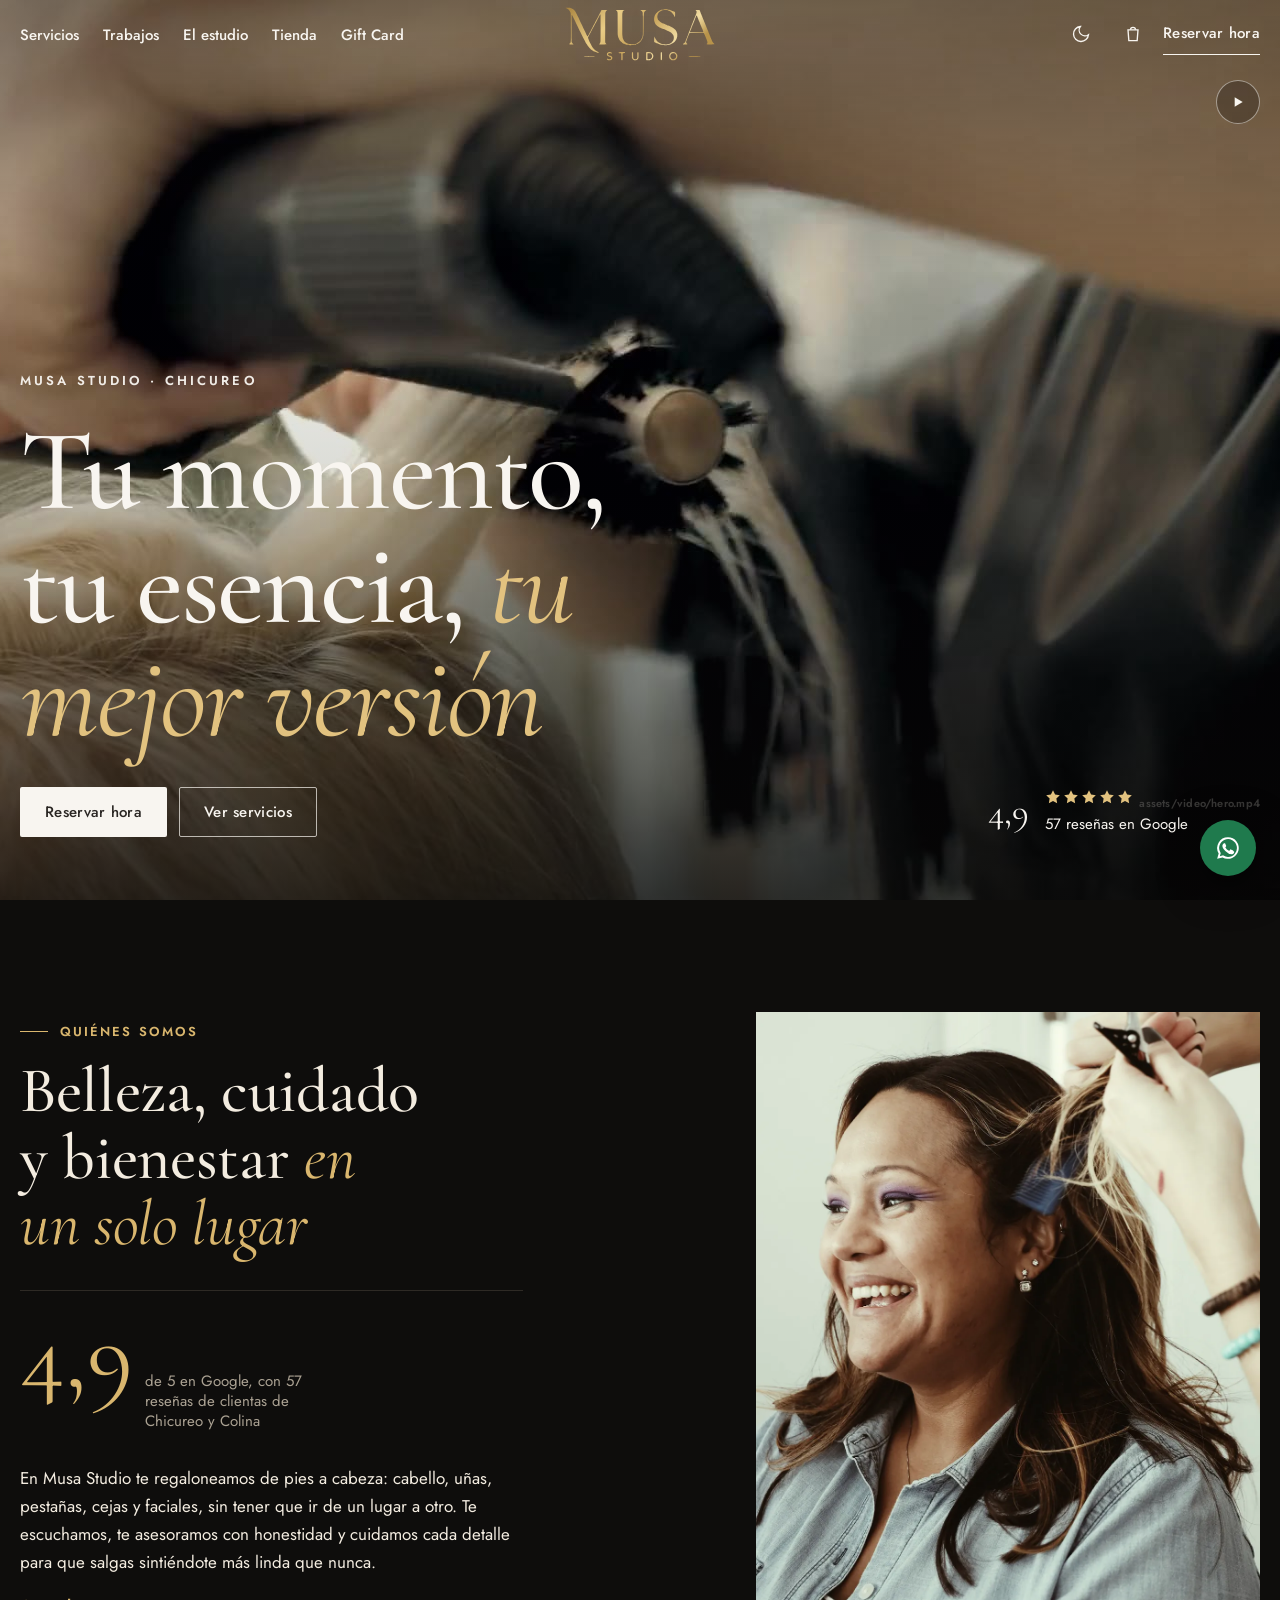
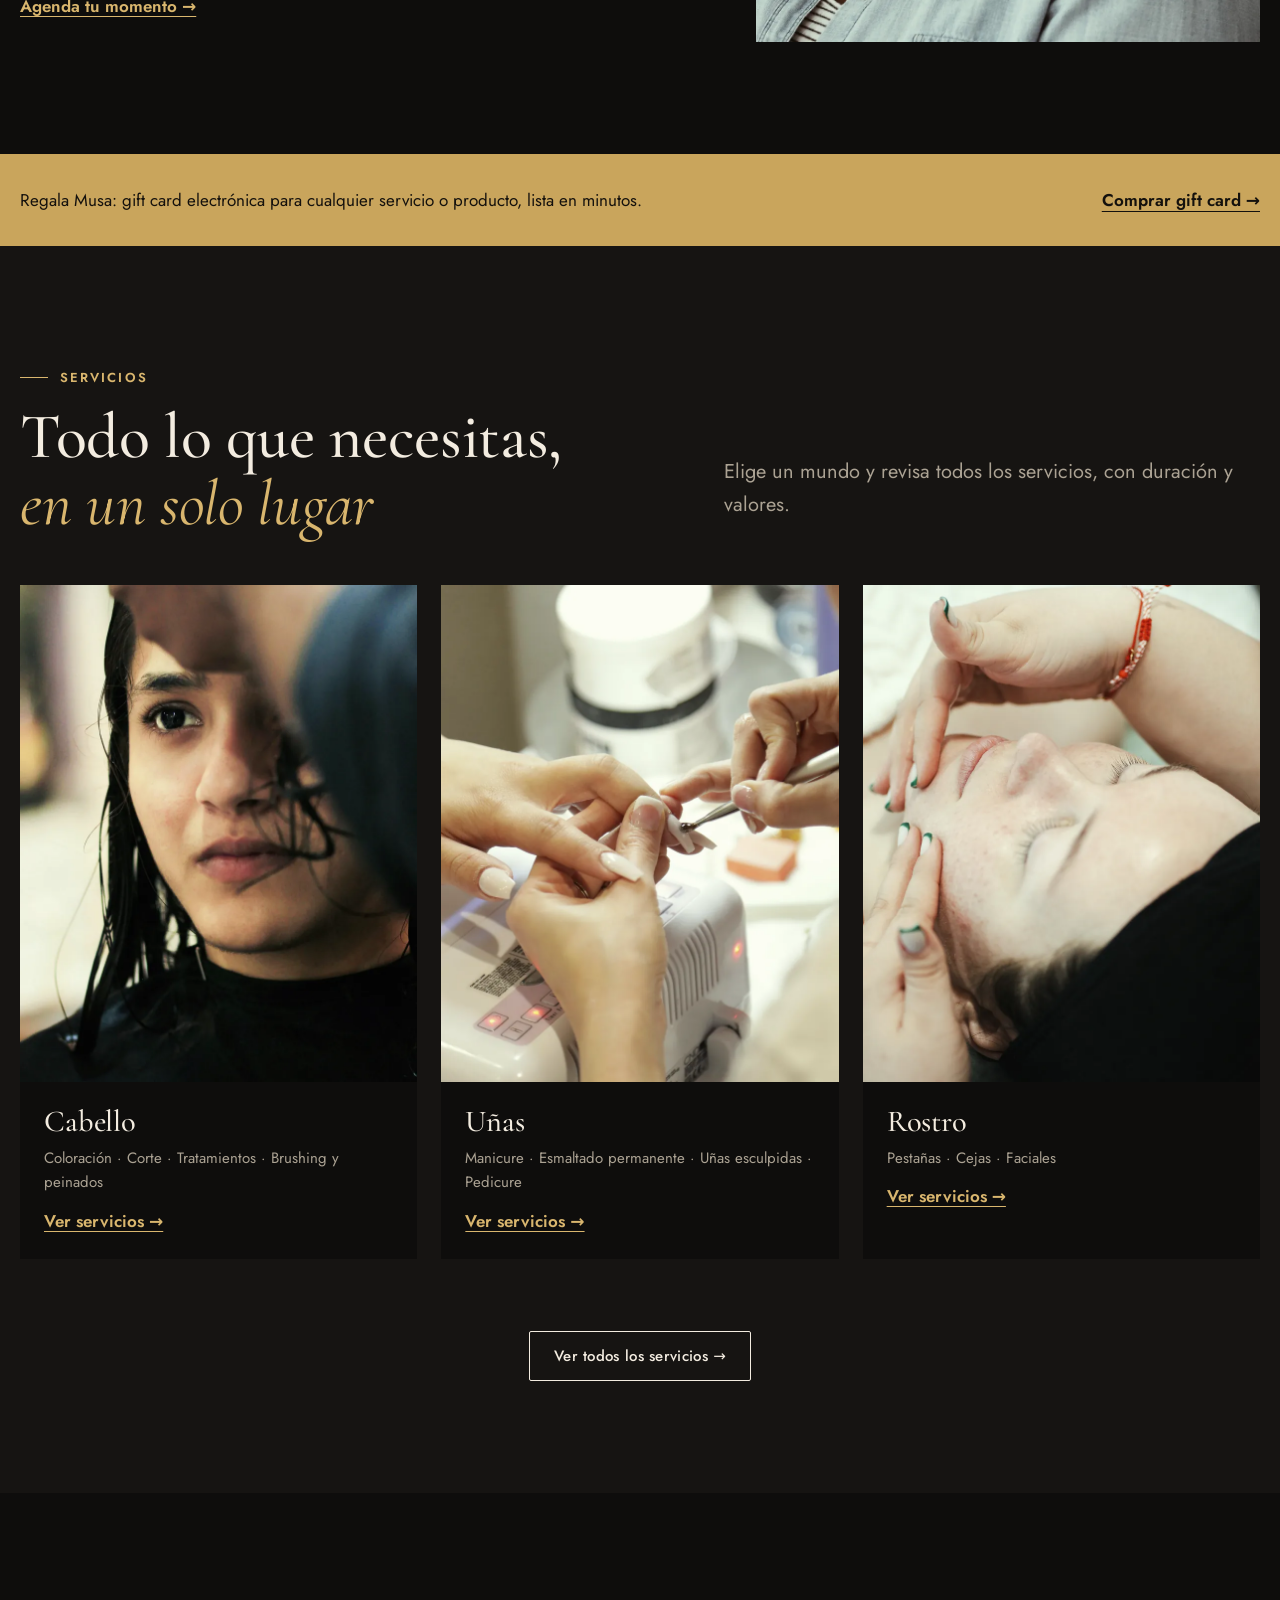
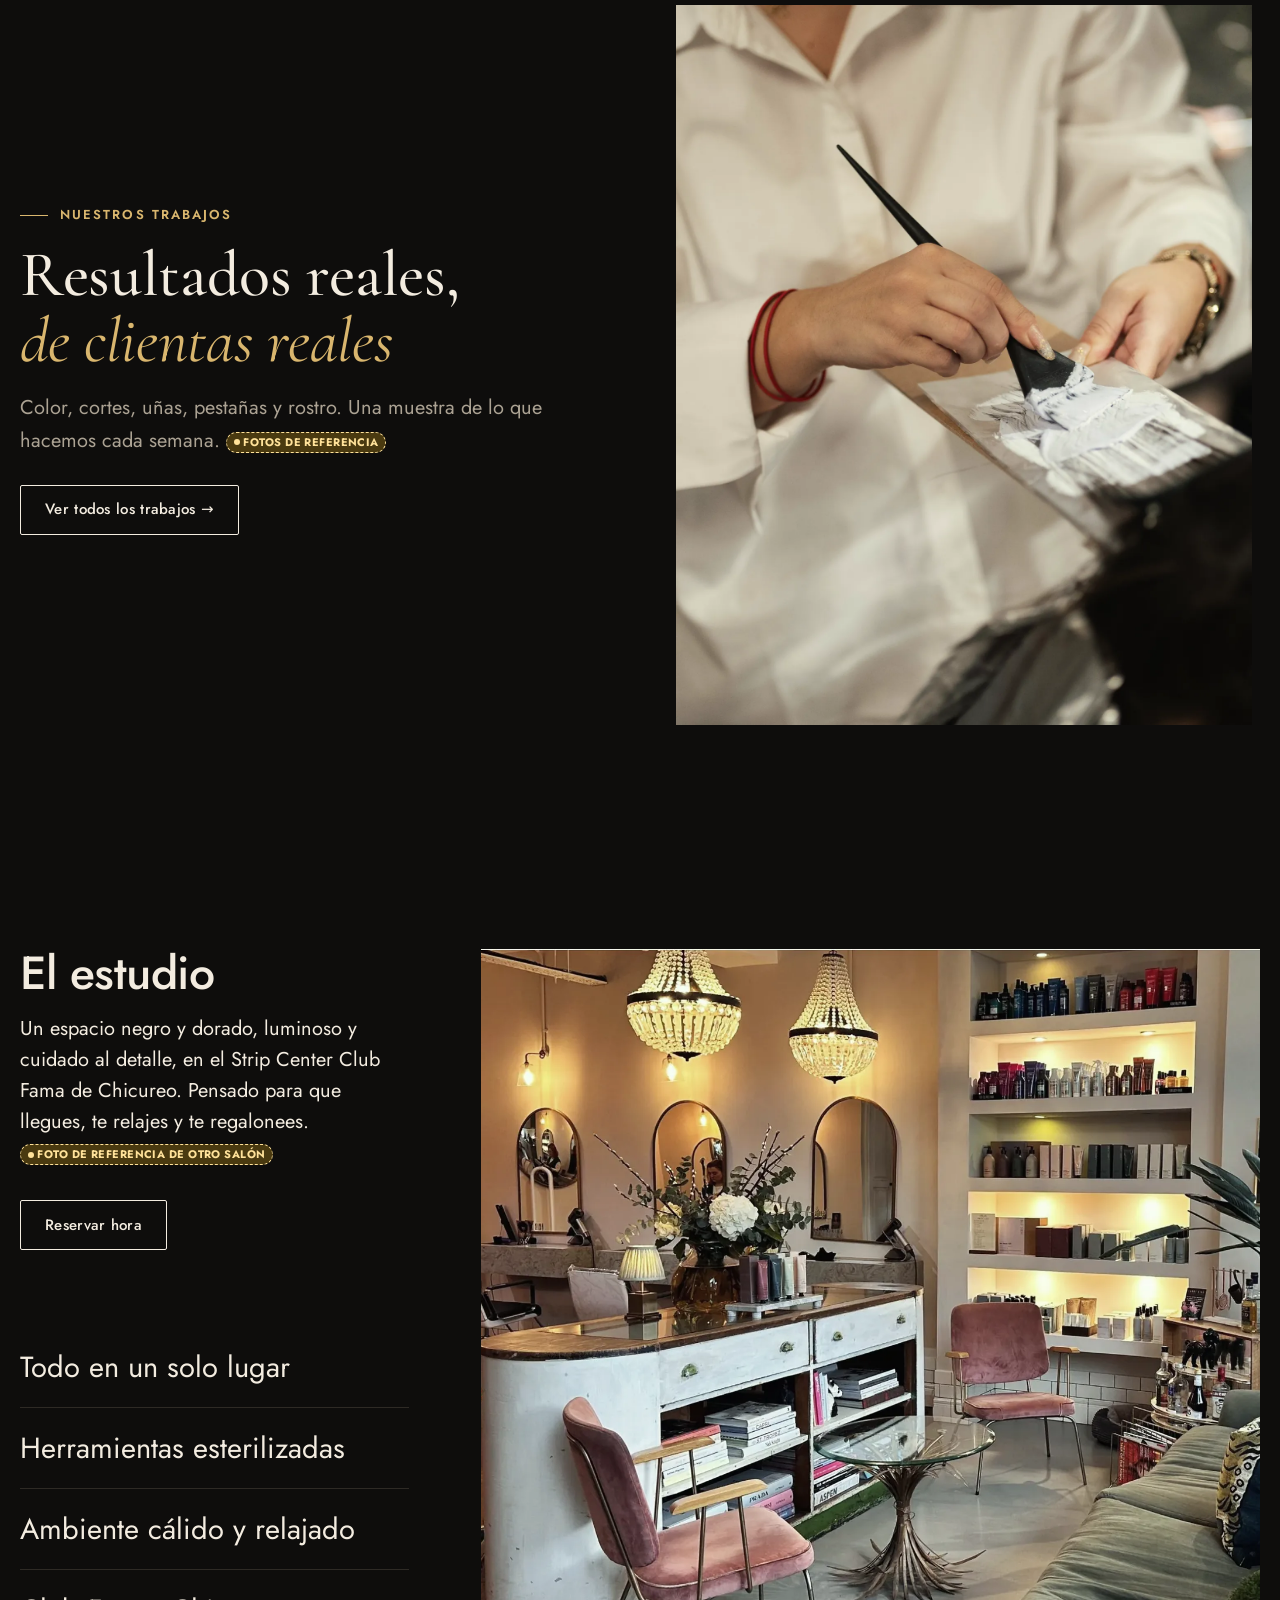
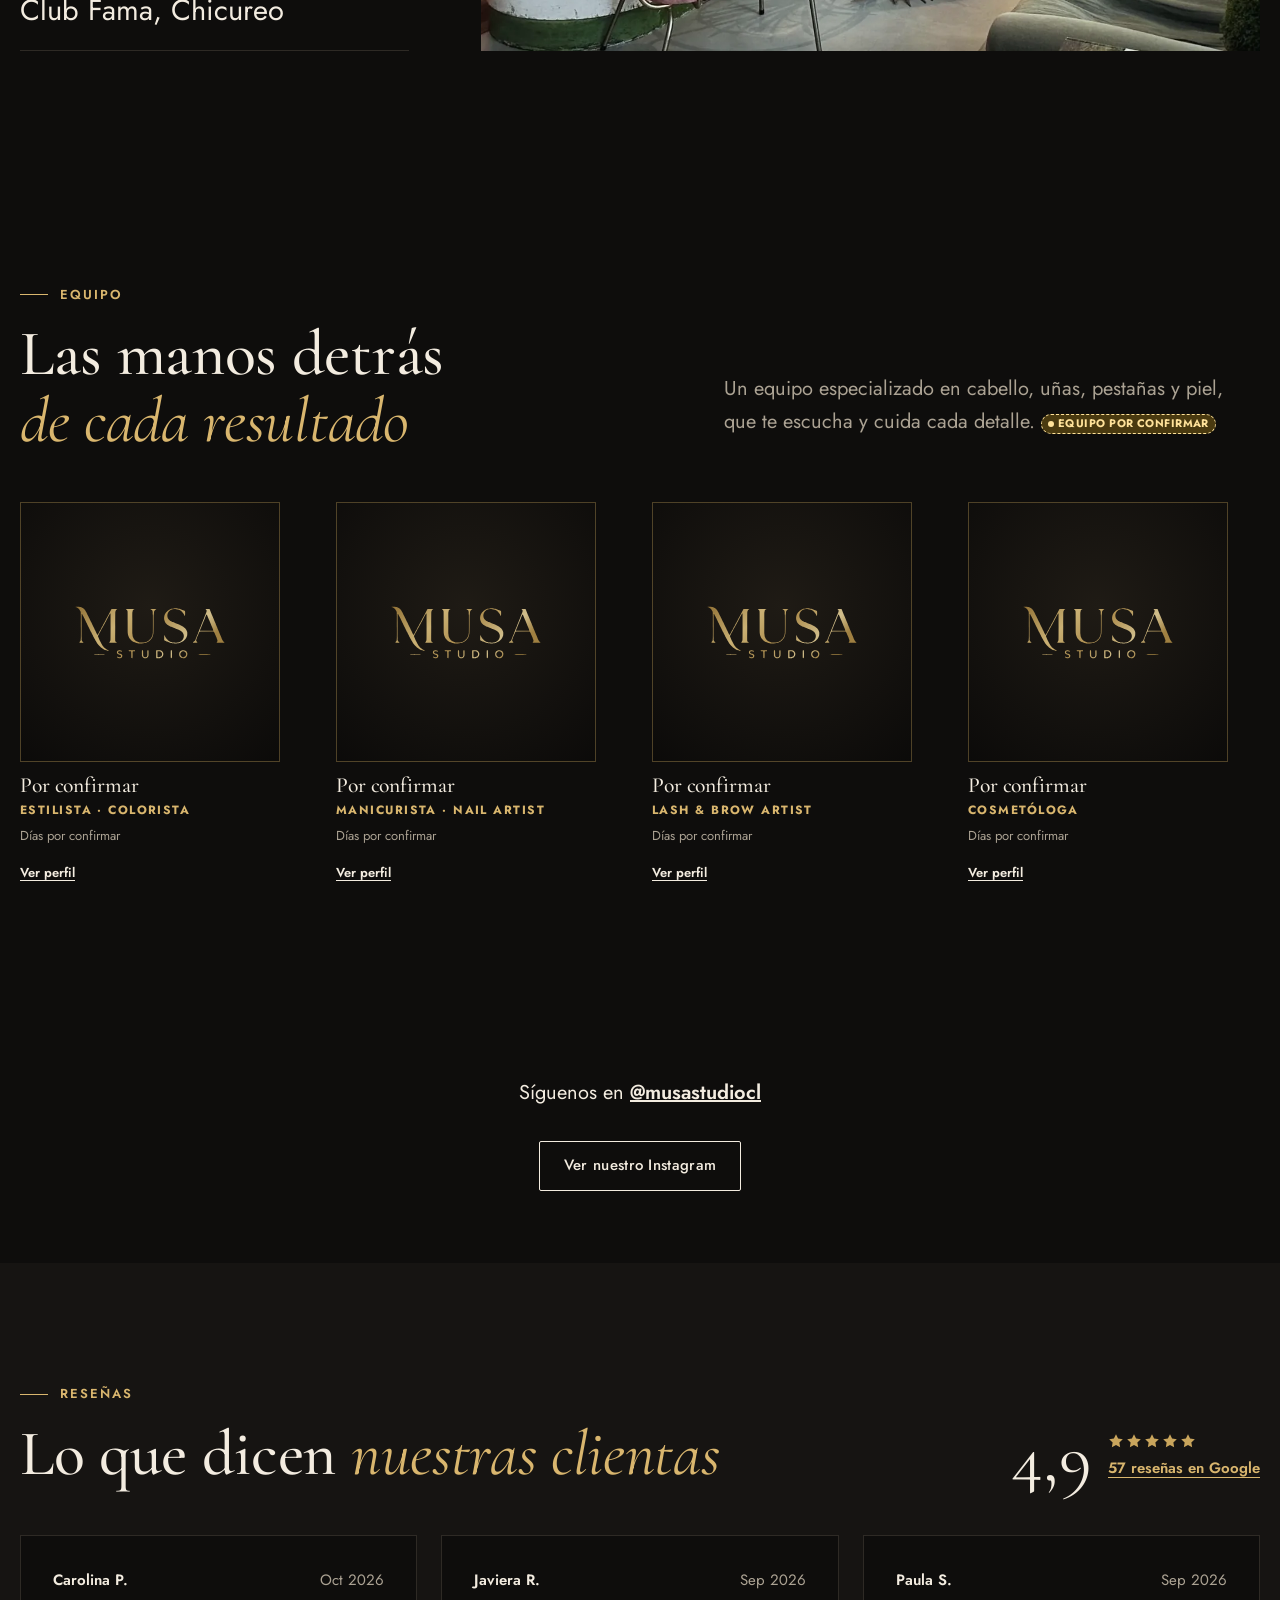
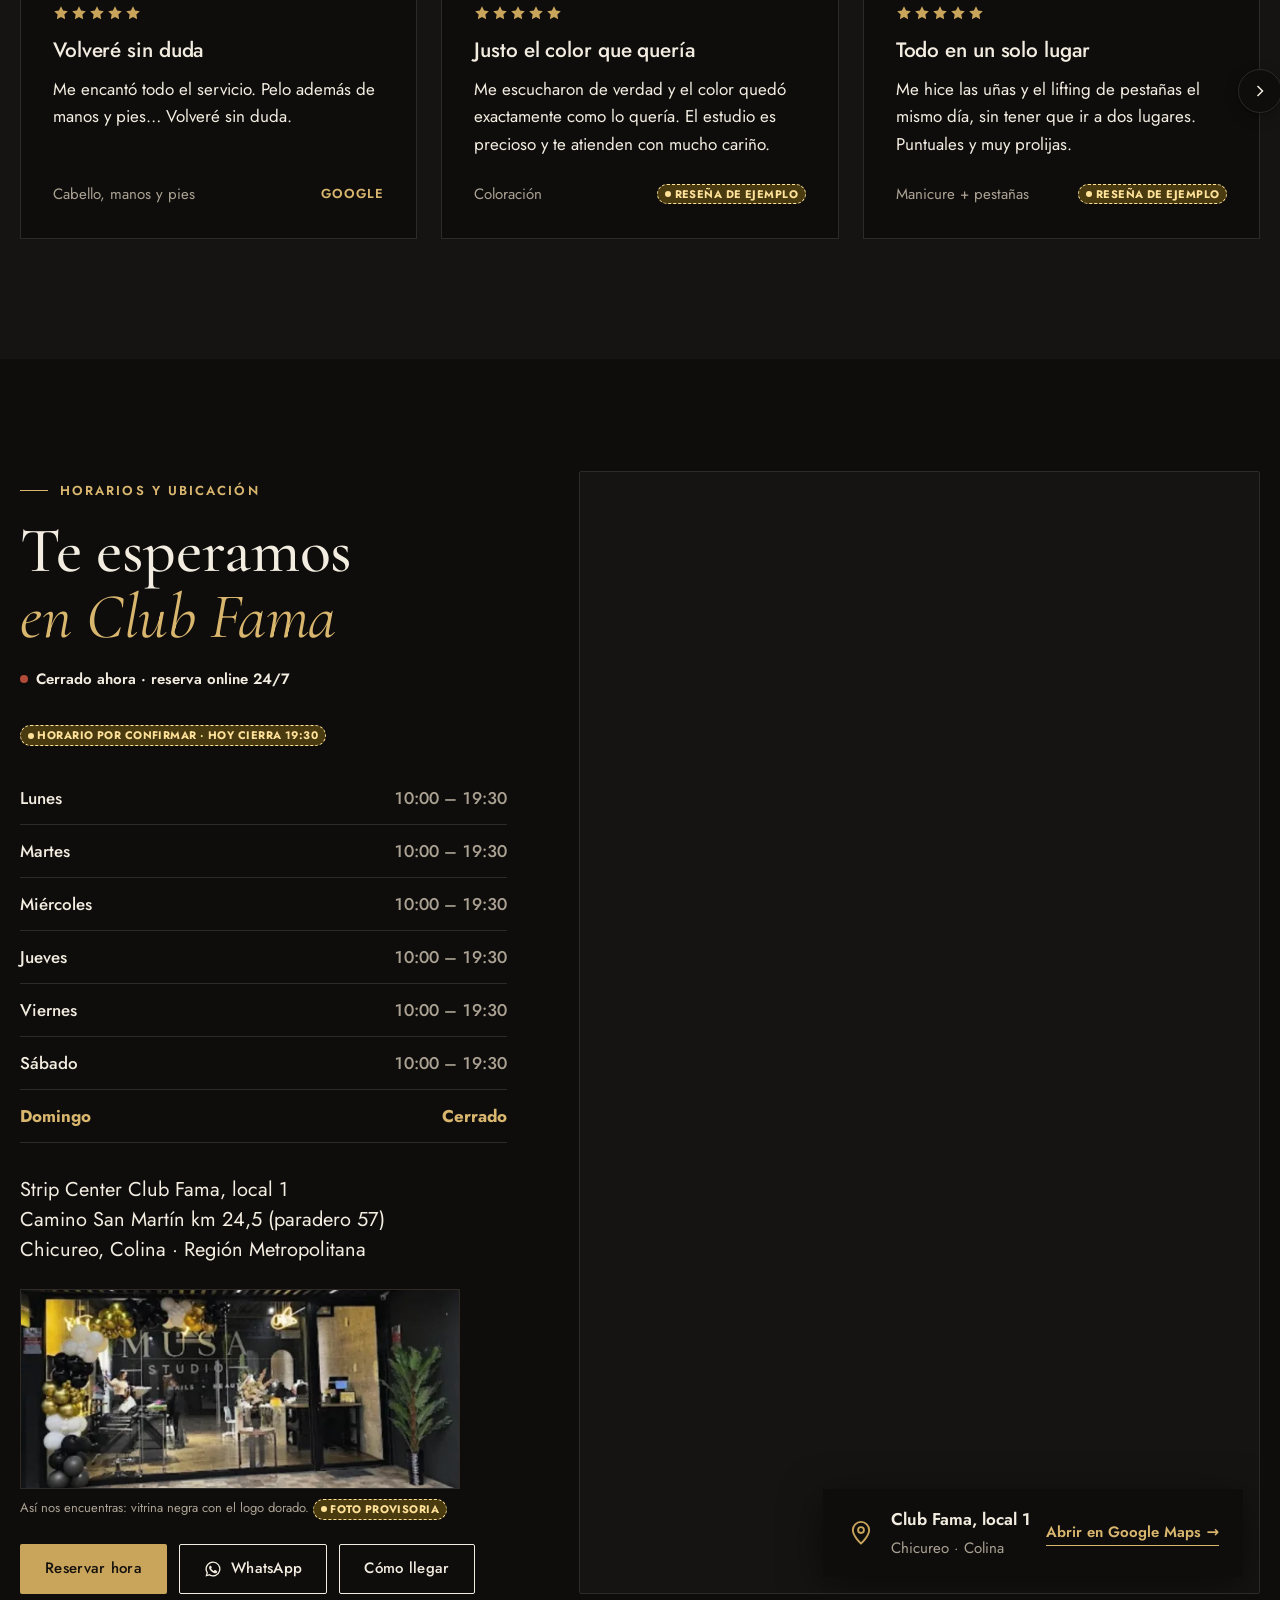
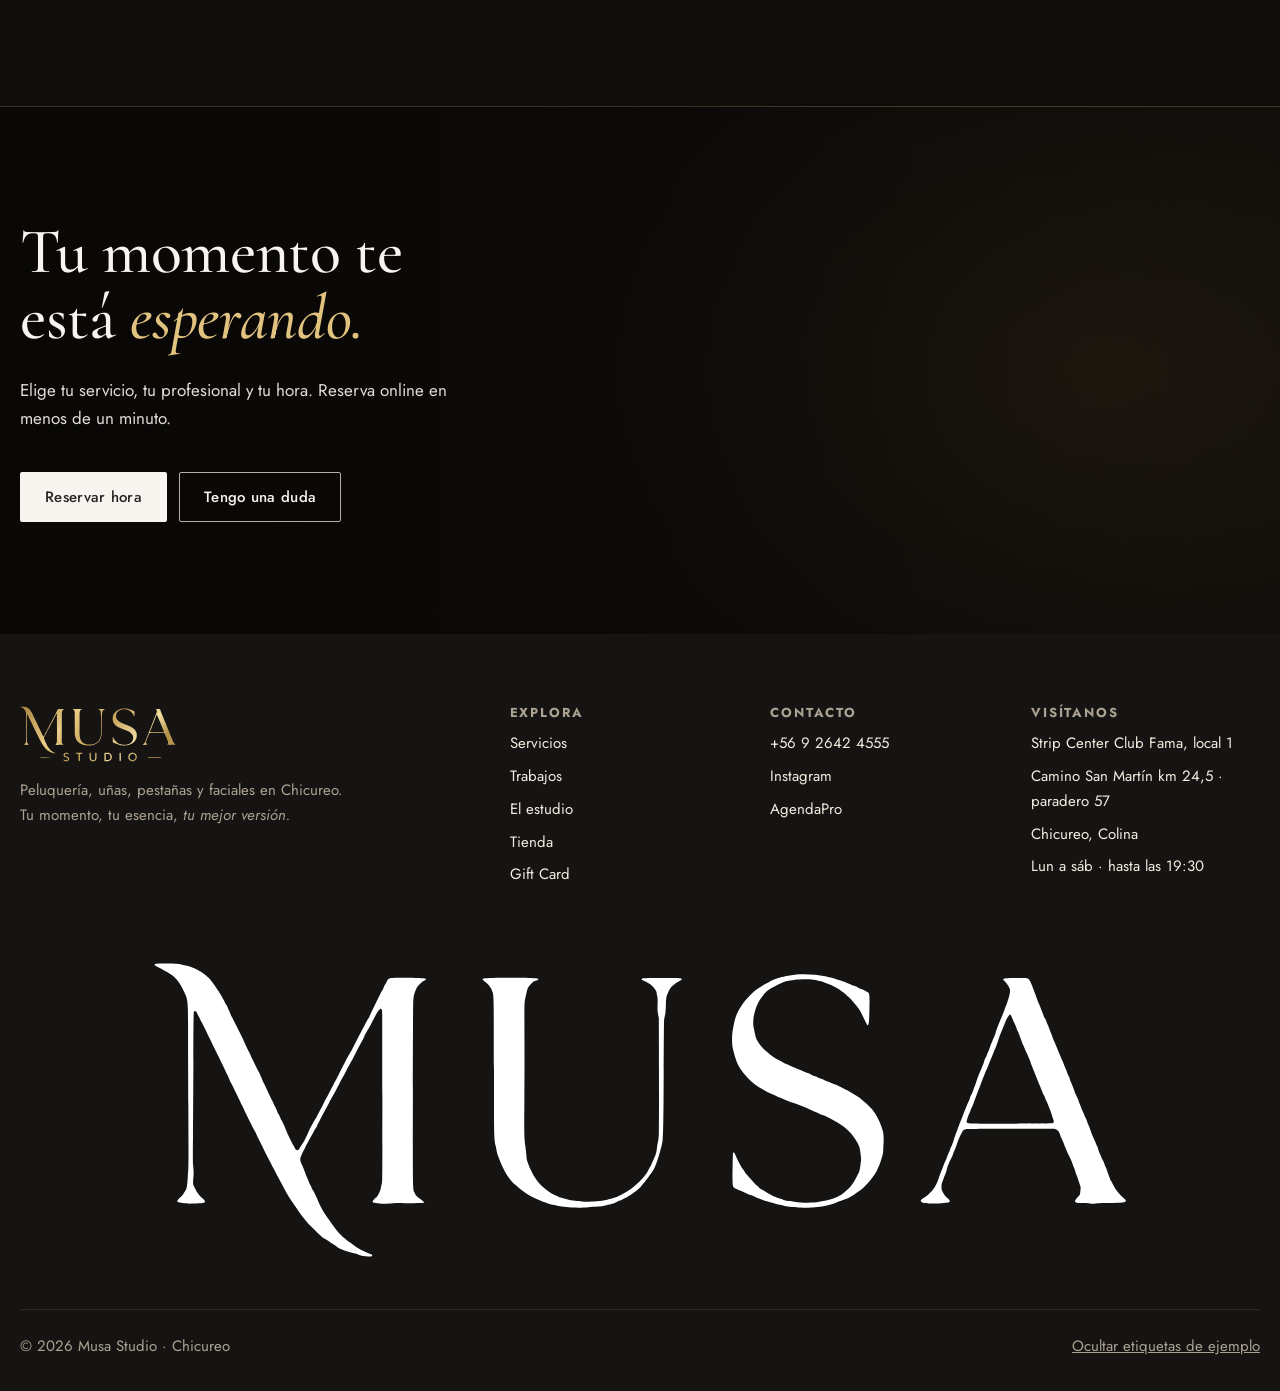
==== commit 01b63b9f: "Ninguna foto se repite dentro de una página; fuera la foto de las ondas - Se quita "Cabello que te h" ====
--- a/index.html
+++ b/index.html
@@ -332,6 +332,7 @@
 .about__years span{font-size:var(--fs-sm);color:var(--c-muted);max-width:18ch;line-height:1.35}
 .about__media{display:grid;grid-template-columns:repeat(6,1fr);gap:var(--sp-4);align-items:end}
 .about__media .a1{grid-column:1 / span 4;aspect-ratio:4/5}
+.about__media .a1:only-child{grid-column:2 / span 5}
 .about__media .a2{grid-column:5 / span 2;aspect-ratio:3/4;margin-bottom:12%}
 .about__media figcaption{grid-column:5 / span 2;font-size:var(--fs-xs);color:var(--c-muted);align-self:start;margin-top:calc(-12% + var(--sp-2))}
 .pillars{display:grid;gap:var(--sp-5);margin-top:var(--sp-8);counter-reset:p}
@@ -388,7 +389,7 @@
 .gallery{
   display:grid;gap:var(--sp-2);grid-template-columns:repeat(2,1fr);grid-auto-flow:dense;grid-auto-rows:minmax(140px, 22vw);
 }
-@media (min-width: 700px){ .gallery{grid-template-columns:repeat(4,1fr);grid-auto-rows:minmax(160px, 15vw)} }
+@media (min-width: 700px){ .gallery{grid-template-columns:repeat(3,1fr);grid-auto-rows:minmax(160px, 20vw)} }
 @media (min-width: 1240px){ .gallery{grid-template-columns:repeat(6,1fr);grid-auto-rows:150px} }
 .g-item{position:relative;border-radius:var(--radius-m);overflow:hidden;cursor:zoom-in;border:0;padding:0;background:var(--c-surface)}
 .g-item .ph{position:absolute;inset:0}
@@ -565,6 +566,12 @@
 .map__card span{font-size:var(--fs-sm);color:var(--c-muted)}
 .map__card .map__cta{margin-left:auto;font-weight:600;color:var(--c-accent-ink);border-bottom:1px solid currentColor}
 .btn-row{display:flex;flex-wrap:wrap;gap:var(--sp-3)}
+/* Bloque texto + una foto (vista previa de trabajos en la portada) */
+.feature{display:grid;gap:var(--sp-6);align-items:center}
+@media (min-width:900px){ .feature{grid-template-columns:1fr 1fr;gap:var(--sp-8)} }
+.feature__img{display:block;aspect-ratio:4/5;max-height:80vh}
+.feature__img img{transition:transform 1.2s var(--ease-out)}
+.feature__img:hover img{transform:scale(1.03)}
 .storefront{margin:0 0 var(--sp-5);max-width:440px}
 .storefront .ph{aspect-ratio:900/410;border:1px solid var(--c-line)}
 .storefront figcaption{margin-top:var(--sp-2);font-size:var(--fs-xs);color:var(--c-muted)}
@@ -665,7 +672,7 @@
 /* ============================================================
    CTA final + footer
    ============================================================ */
-.cta-band{position:relative;color:#F8F5F0;isolation:isolate;overflow:hidden;background:#0E0D0C}
+.cta-band{position:relative;color:#F8F5F0;isolation:isolate;overflow:hidden;background:radial-gradient(70% 120% at 85% 50%, #2A2113 0%, #0E0D0C 65%);border-top:1px solid rgba(201,165,92,.25)}
 .cta-band .ph{position:absolute;inset:0;z-index:-2;background:#1A1815}
 .cta-band::before{content:"";position:absolute;inset:0;z-index:-1;background:linear-gradient(90deg, rgba(8,7,6,.85), rgba(8,7,6,.35))}
 .cta-band .container{padding-block:var(--sp-9);display:grid;gap:var(--sp-5);justify-items:start}
@@ -724,7 +731,7 @@
 /* ============================================================
    INSTAGRAM (posts grandes)
    ============================================================ */
-.ig{padding-block:var(--sp-8) 0}
+.ig{padding-block:var(--sp-8)}
 .ig__head{text-align:center;margin-bottom:var(--sp-6)}
 .ig__head p{font-size:var(--fs-lg);margin:0}
 .ig__head a{font-weight:600}
@@ -934,17 +941,6 @@
     </div>
   </div>
 </section>
-<!-- =================== SPLIT EDITORIAL =================== -->
-<div class="split" aria-label="Destacados">
-  <a class="split__item reveal" href="trabajos.html">
-    <div class="ph" data-file="assets/img/destacado-cabello.webp"><img src="assets/img/destacado-cabello.webp" alt="Estilista dando ondas al cabello de una clienta" loading="lazy" width="900" height="1125"></div>
-    <div class="split__cap"><h2>Cabello que te hace sentir tú</h2><span>Ver trabajos</span></div>
-  </a>
-  <a class="split__item reveal" data-delay="1" href="servicios.html">
-    <div class="ph" data-file="assets/img/destacado-corte.webp"><img src="assets/img/destacado-corte.webp" alt="Corte de cabello con la clienta mirando al espejo" loading="lazy" width="900" height="1125"></div>
-    <div class="split__cap"><h2>Cortes con intención</h2><span>Ver servicios</span></div>
-  </a>
-</div>
 <!-- =================== NOSOTROS =================== -->
 <section class="section" id="nosotros" aria-labelledby="about-title">
   <div class="container">
@@ -961,7 +957,6 @@
       </div>
       <div class="about__media">
         <div class="ph a1 reveal" data-file="assets/img/nosotros-01.webp"><img src="assets/img/nosotros-01.webp" alt="Clienta sonriendo mientras la estilista le aplica color" loading="lazy" width="880" height="1100"></div>
-        <div class="ph a2 reveal" data-delay="1" data-file="assets/img/nosotros-02.webp"><img src="assets/img/nosotros-02.webp" alt="Manicure de precisión con herramientas esterilizadas" loading="lazy" width="525" height="700"></div>
       </div>
     </div>
 
@@ -1004,16 +999,14 @@
 
 <!-- =================== TRABAJOS (VISTA PREVIA) =================== -->
 <section class="section" id="trabajos" aria-labelledby="gal-title">
-  <div class="container">
-    <div class="section-head section-head--split">
-      <div class="reveal">
-        <p class="eyebrow">Nuestros trabajos</p>
-        <h2 class="h2" id="gal-title">Resultados reales, <em>de clientas reales</em></h2>
-      </div>
-      <p class="lead reveal" data-delay="1">Color, cortes, uñas, pestañas y rostro. Una muestra de lo que hacemos cada semana. <span class="sample">Fotos de referencia</span></p>
+  <div class="container feature">
+    <div class="reveal">
+      <p class="eyebrow">Nuestros trabajos</p>
+      <h2 class="h2" id="gal-title">Resultados reales, <em>de clientas reales</em></h2>
+      <p class="lead" style="margin-top:var(--sp-4)">Color, cortes, uñas, pestañas y rostro. Una muestra de lo que hacemos cada semana. <span class="sample">Fotos de referencia</span></p>
+      <a class="btn btn--ghost" href="trabajos.html" style="margin-top:var(--sp-3)">Ver todos los trabajos →</a>
     </div>
-    <div class="gallery" id="gallery" data-preview><!-- JS --></div>
-    <div class="more-row reveal"><a class="btn btn--ghost" href="trabajos.html">Ver todos los trabajos y antes / después →</a></div>
+    <a class="ph feature__img reveal" data-delay="1" data-file="assets/img/destacado-color.webp" href="trabajos.html" aria-label="Ver trabajos"><img src="assets/img/destacado-color.webp" alt="Aplicación de color con pincel" loading="lazy" width="900" height="1125"></a>
   </div>
 </section>
 <!-- =================== EL SALÓN =================== -->
@@ -1054,26 +1047,9 @@
 <section class="ig" aria-labelledby="ig-title">
   <div class="ig__head container reveal">
     <h2 class="sr-only" id="ig-title">Instagram</h2>
-    <p>Síguenos en <a class="js-ig" href="#" target="_blank" rel="noopener">@musastudiocl</a> <span class="sample">Posts de ejemplo</span></p>
+    <p>Síguenos en <a class="js-ig" href="#" target="_blank" rel="noopener">@musastudiocl</a></p>
   </div>
-  <div class="ig__grid">
-    <a class="ig__post js-ig reveal" href="#" target="_blank" rel="noopener">
-      <div class="ph" data-file="assets/img/instagram/post-01.webp"><img src="assets/img/instagram/post-01.webp" alt="Aplicación de color con pincel y papel" loading="lazy" width="720" height="900"></div>
-      <svg class="ig__icon" viewBox="0 0 24 24" fill="none" stroke="currentColor" stroke-width="1.6" aria-hidden="true"><rect x="3" y="3" width="18" height="18" rx="5"/><circle cx="12" cy="12" r="4"/><circle cx="17.5" cy="6.5" r="1" fill="currentColor"/></svg>
-      <p class="ig__title"><small>Color</small>Luz que se ve natural</p>
-    </a>
-    <a class="ig__post js-ig reveal" data-delay="1" href="#" target="_blank" rel="noopener">
-      <video class="ig-video" muted loop playsinline preload="none" poster="assets/img/instagram/post-02.jpg" aria-hidden="true"><source src="assets/video/hero-mobile.mp4" type="video/mp4"></video>
-      <span class="ig__play" aria-hidden="true"><svg viewBox="0 0 24 24" fill="currentColor"><path d="M7 5l12 7-12 7z"/></svg></span>
-      <svg class="ig__icon" viewBox="0 0 24 24" fill="none" stroke="currentColor" stroke-width="1.6" aria-hidden="true"><rect x="3" y="3" width="18" height="18" rx="5"/><circle cx="12" cy="12" r="4"/><circle cx="17.5" cy="6.5" r="1" fill="currentColor"/></svg>
-      <p class="ig__title"><small>Reel</small>Brushing de la semana</p>
-    </a>
-    <a class="ig__post js-ig reveal" data-delay="2" href="#" target="_blank" rel="noopener">
-      <div class="ph" data-file="assets/img/instagram/post-03.webp"><img src="assets/img/instagram/post-03.webp" alt="Estilista separando mechas con pinzas" loading="lazy" width="720" height="900"></div>
-      <svg class="ig__icon" viewBox="0 0 24 24" fill="none" stroke="currentColor" stroke-width="1.6" aria-hidden="true"><rect x="3" y="3" width="18" height="18" rx="5"/><circle cx="12" cy="12" r="4"/><circle cx="17.5" cy="6.5" r="1" fill="currentColor"/></svg>
-      <p class="ig__title"><small>Detrás de escena</small>Así nace tu color</p>
-    </a>
-  </div>
+  <div class="container" style="text-align:center"><a class="btn btn--ghost js-ig" href="#" target="_blank" rel="noopener">Ver nuestro Instagram</a></div>
 </section>
 <!-- =================== RESEÑAS =================== -->
 <section class="section section--alt" id="resenas" aria-labelledby="rev-title">
@@ -1145,7 +1121,6 @@
 </section>
 <!-- =================== CTA FINAL =================== -->
 <section class="cta-band" aria-labelledby="cta-title">
-  <div class="ph" data-file="assets/img/espacio/cta.webp"><img src="assets/img/espacio/cta.webp" alt="" loading="lazy" width="1600" height="900"></div>
   <div class="container">
     <h2 id="cta-title" class="reveal">Tu momento te está <em>esperando.</em></h2>
     <p class="reveal" data-delay="1" style="max-width:46ch;opacity:.9">Elige tu servicio, tu profesional y tu hora. Reserva online en menos de un minuto.</p>
@@ -1332,26 +1307,13 @@
 ];
 
 /* Galería — reemplaza con fotos reales (assets/img/galeria/) */
-const GALLERY = [
-  { home: true, file: "corte-01.webp",    cat: "corte",    cap: "Ondas sueltas",                size: "g-big" },
-  { home: true, file: "color-01.webp",    cat: "color",    cap: "Aplicación de color con pincel", size: "" },
-  { home: true, file: "pestanas-01.webp", cat: "rostro",   cap: "Limpieza facial",              size: "g-tall" },
-  { home: true, file: "unas-01.webp",     cat: "unas",     cap: "Manicure de precisión",        size: "" },
-  { file: "color-02.webp",    cat: "corte",    cap: "Corte y forma",                size: "g-tall" },
-  { file: "unas-02.webp",     cat: "unas",     cap: "Esmaltado nude",               size: "g-wide" },
-  { home: true, file: "corte-03.webp",    cat: "corte",    cap: "Brushing con cepillo redondo", size: "" },
-  { file: "color-04.webp",    cat: "color",    cap: "Mechas con papel",             size: "" },
-  { file: "corte-02.webp",    cat: "corte",    cap: "Ondas con tenaza",             size: "" },
-  { home: true, file: "color-03.webp",    cat: "color",    cap: "Rubio luminoso",               size: "" },
-  { file: "pestanas-02.webp", cat: "rostro",   cap: "Masaje facial",                size: "" },
-  { file: "unas-03.webp",     cat: "unas",     cap: "Cuidado de cutículas",         size: "" }
-];
-
-/* Antes / después — assets/img/antes-despues/ */
-const BEFORE_AFTER = [
-  { title: "Color y ondas",   note: "Balayage + brushing",   before: "color-antes.webp",  after: "color-despues.webp" },
-  { title: "Limpieza facial", note: "Limpieza + hidratación", before: "facial-antes.webp", after: "facial-despues.webp" },
-  { title: "Uñas",            note: "Manicure + esmaltado permanente",   before: "unas-antes.webp",   after: "unas-despues.webp" }
+const GALLERY = [   // una foto por cada original: ninguna se repite
+  { file: "color-01.webp",    cat: "color",  cap: "Aplicación de color con pincel", size: "g-big" },
+  { file: "color-05.webp",    cat: "color",  cap: "Color con diagnóstico",          size: "g-tall" },
+  { file: "unas-01.webp",     cat: "unas",   cap: "Manicure de precisión",          size: "g-tall" },
+  { file: "color-02.webp",    cat: "corte",  cap: "Corte y forma",                  size: "g-tall" },
+  { file: "pestanas-01.webp", cat: "rostro", cap: "Limpieza facial",                size: "" },
+  { file: "corte-03.webp",    cat: "corte",  cap: "Brushing con cepillo redondo",   size: "" }
 ];
 
 /* Equipo — POR CONFIRMAR: nombres, especialidad, días y fotos (assets/img/equipo/<nombre>.webp).
@@ -1456,33 +1418,6 @@
       ${imgBox("assets/img/galeria/" + g.file, g.cap)}
       <figcaption>${esc(g.cap)}</figcaption>
     </button>`).join("");
-}
-
-function renderBA(){
-  const knob = `<svg viewBox="0 0 24 24" fill="none" stroke="currentColor" stroke-width="1.8" aria-hidden="true"><path d="M9 6l-6 6 6 6M15 6l6 6-6 6"/></svg>`;
-  $("#baGrid").innerHTML = BEFORE_AFTER.map((b, i) => `
-    <div class="ba reveal" data-delay="${i}">
-      <figure>
-        <div class="ba__frame">
-          ${imgBox("assets/img/antes-despues/" + b.before, "Antes: " + b.title, "ba__before")}
-          ${imgBox("assets/img/antes-despues/" + b.after, "Después: " + b.title, "ba__after")}
-          <span class="ba__label ba__label--b" aria-hidden="true">Antes</span>
-          <span class="ba__label ba__label--a" aria-hidden="true">Después</span>
-          <span class="ba__line" aria-hidden="true"></span>
-          <input class="ba__range" type="range" min="0" max="100" value="50" step="1" aria-label="Comparar antes y después: ${esc(b.title)}" aria-valuetext="50% antes">
-          <span class="ba__knob" aria-hidden="true">${knob}</span>
-        </div>
-        <figcaption><strong>${esc(b.title)}</strong><span>${esc(b.note)}</span></figcaption>
-      </figure>
-    </div>`).join("");
-  $$(".ba__range").forEach(r => {
-    const frame = r.closest(".ba__frame");
-    const set = () => {
-      frame.style.setProperty("--pos", r.value + "%");
-      r.setAttribute("aria-valuetext", `${r.value}% antes, ${100 - r.value}% después`);
-    };
-    r.addEventListener("input", set); set();
-  });
 }
 
 function renderTeam(){
@@ -1984,7 +1919,7 @@
    ============================================================ */
 // Cada bloque corre solo si su sección existe en la página actual
 const run = (sel, fn) => { if (!sel || $(sel)) fn(); };
-run("#gallery", renderGallery); run("#baGrid", renderBA); run("#team", renderTeam);
+run("#gallery", renderGallery); run("#team", renderTeam);
 run("#reviews", renderReviews); run("#svcList", renderServices); run("#hoursBody", renderHours); run("#shop", renderShop);
 wireLinks(); watchMedia();
 run(null, initHeader); run(null, initTheme); run("#mnav", initMenu); run("#heroVideo", initHero);
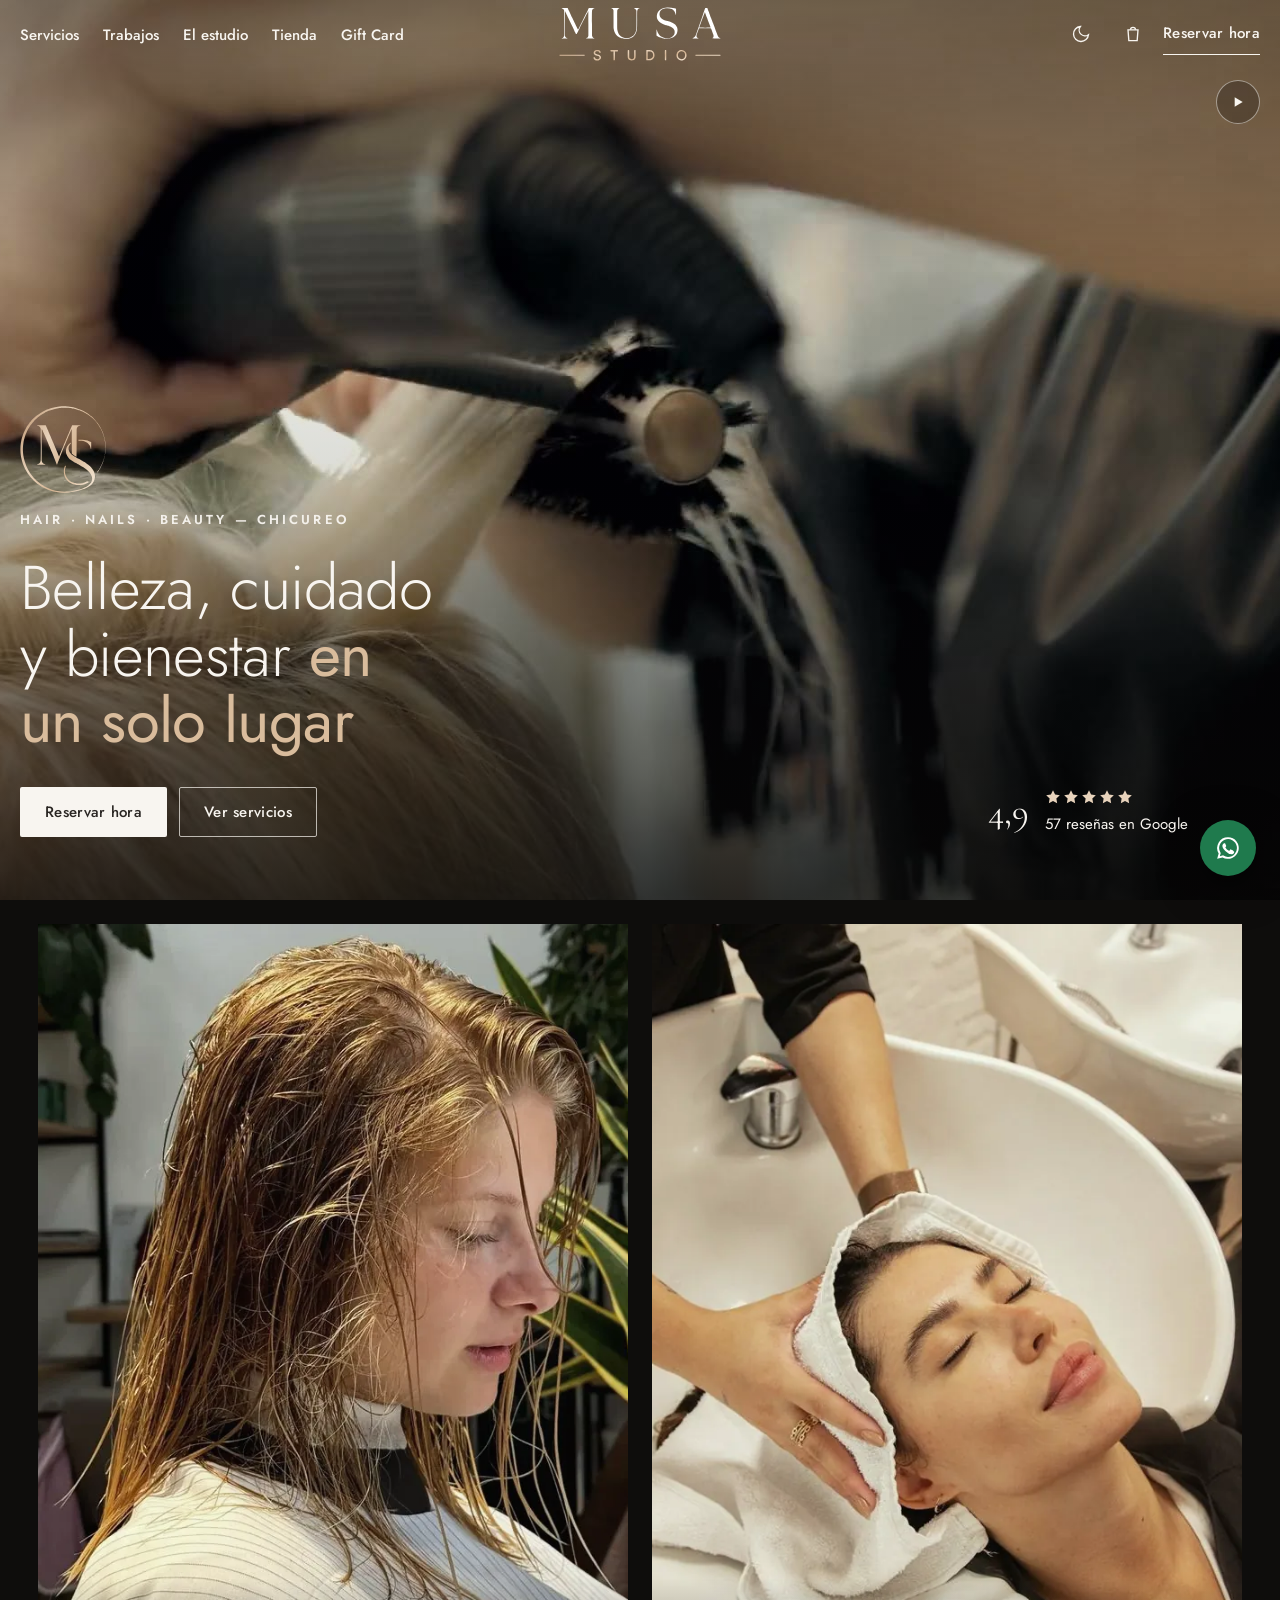
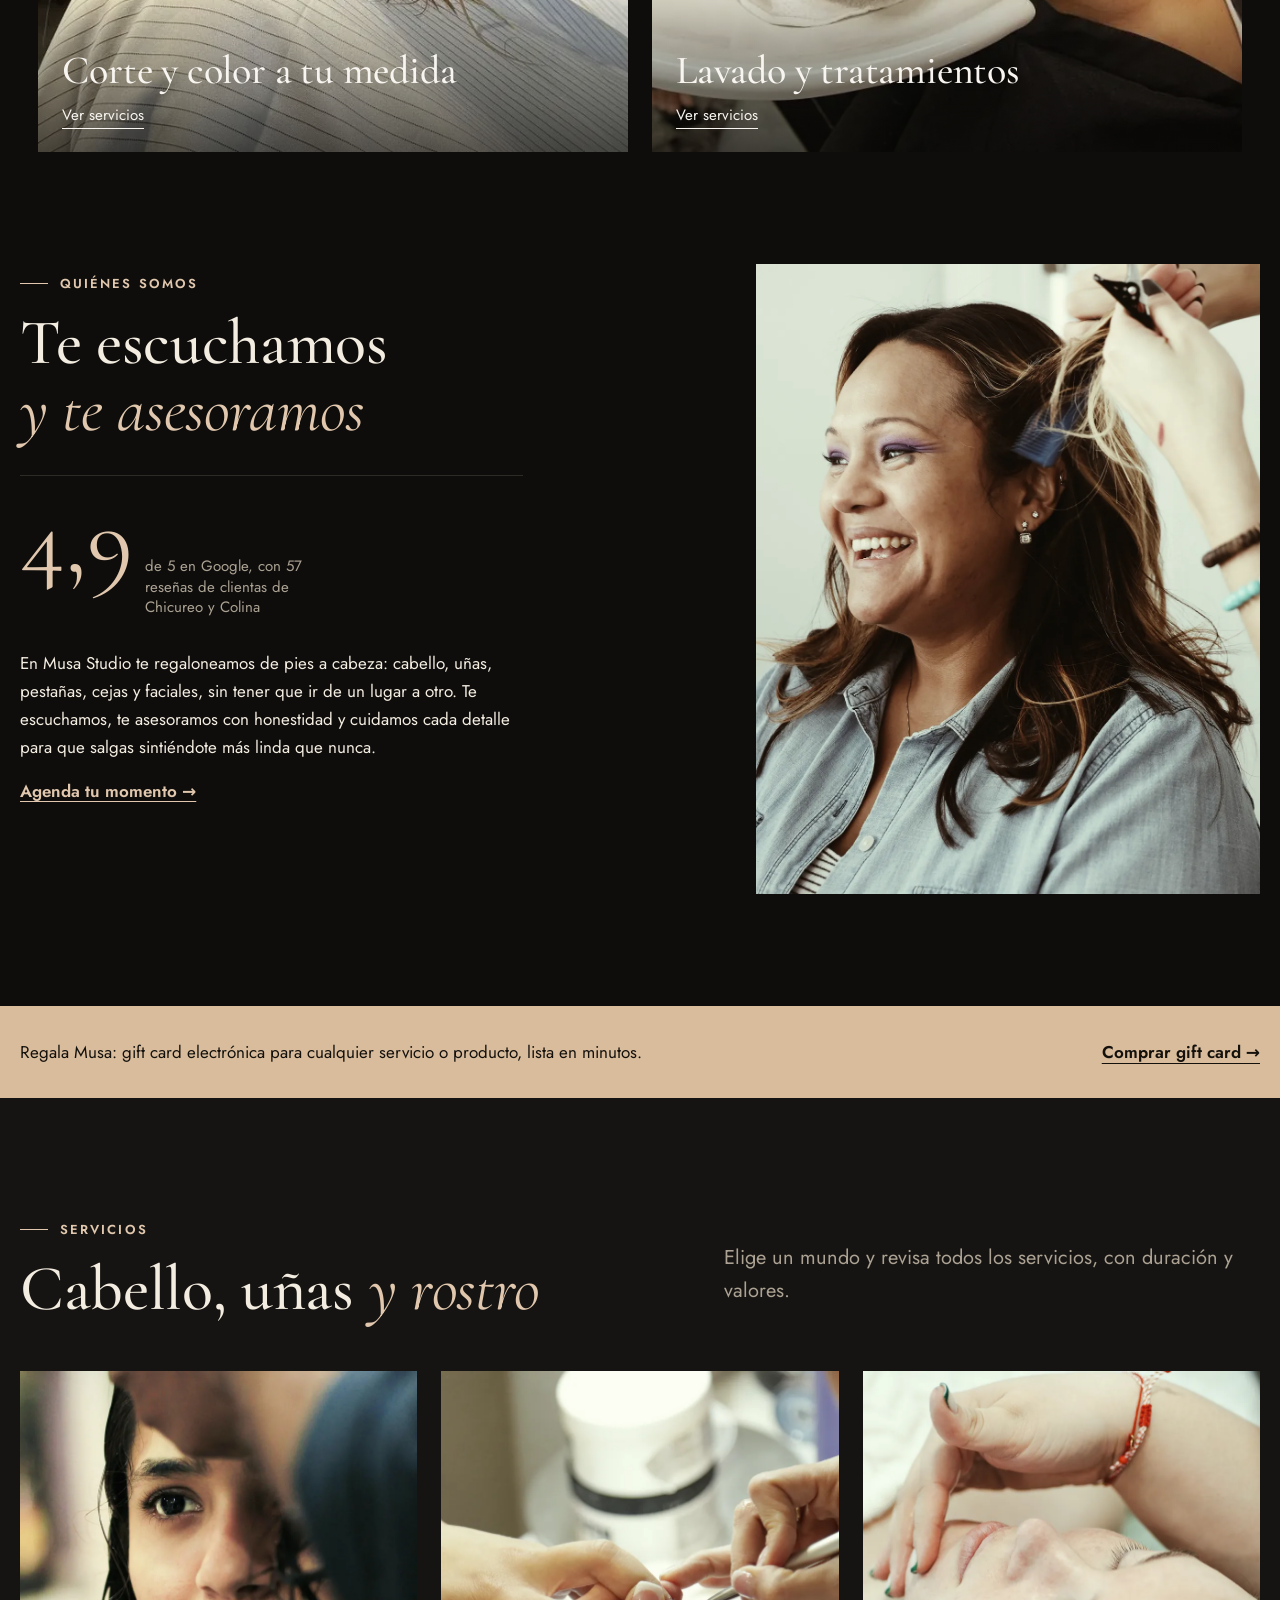
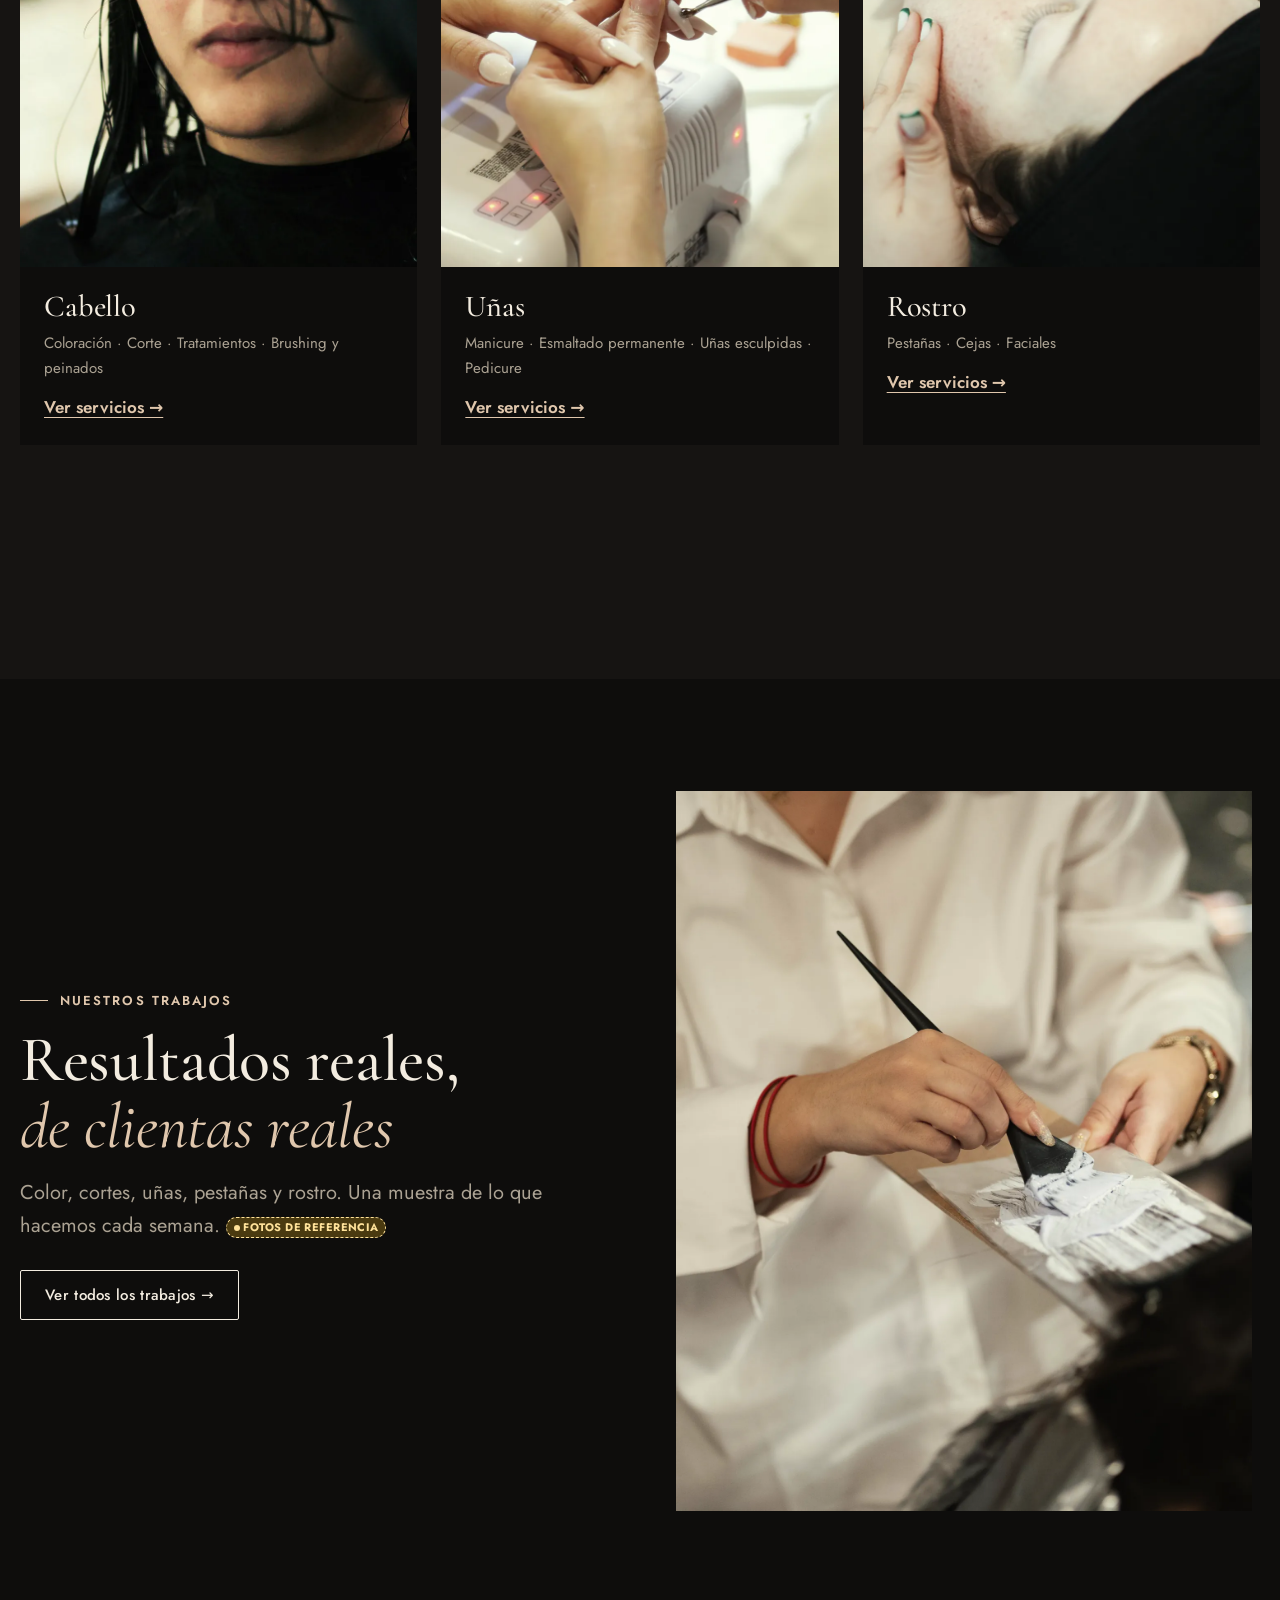
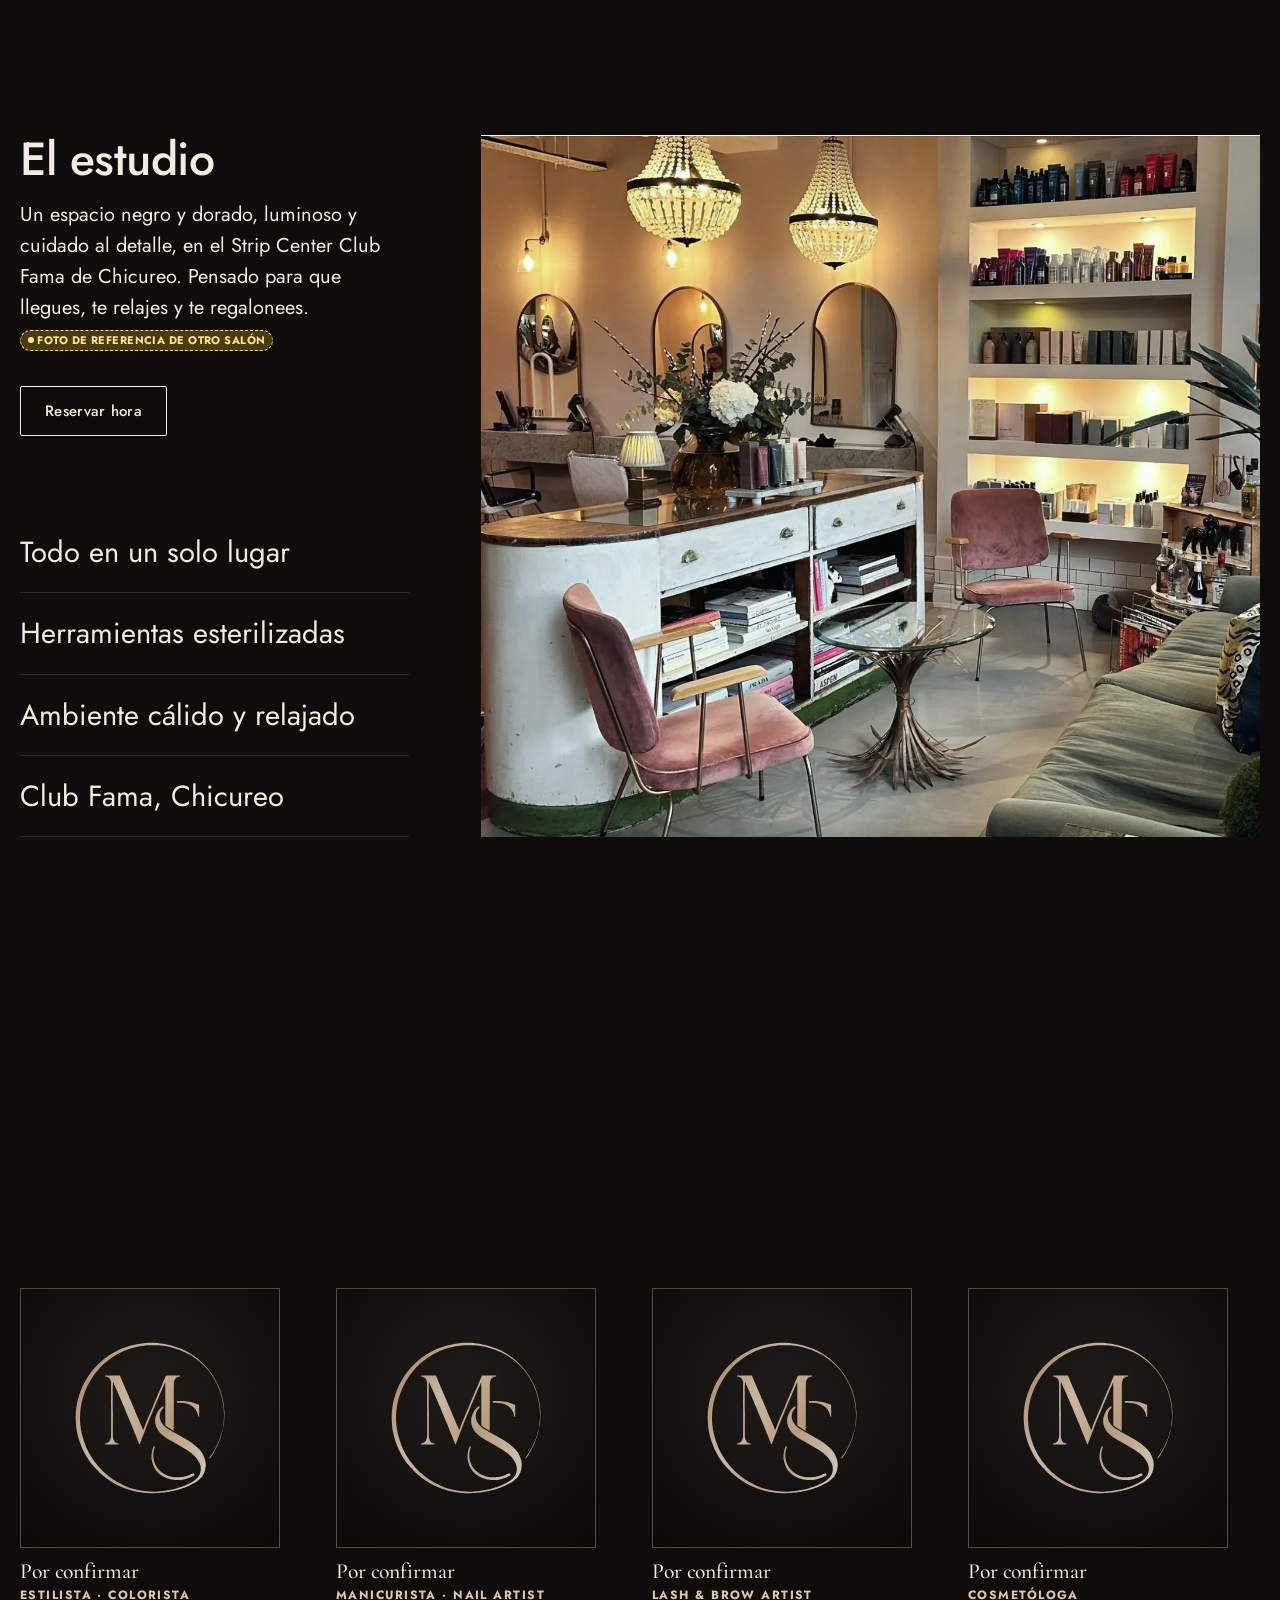
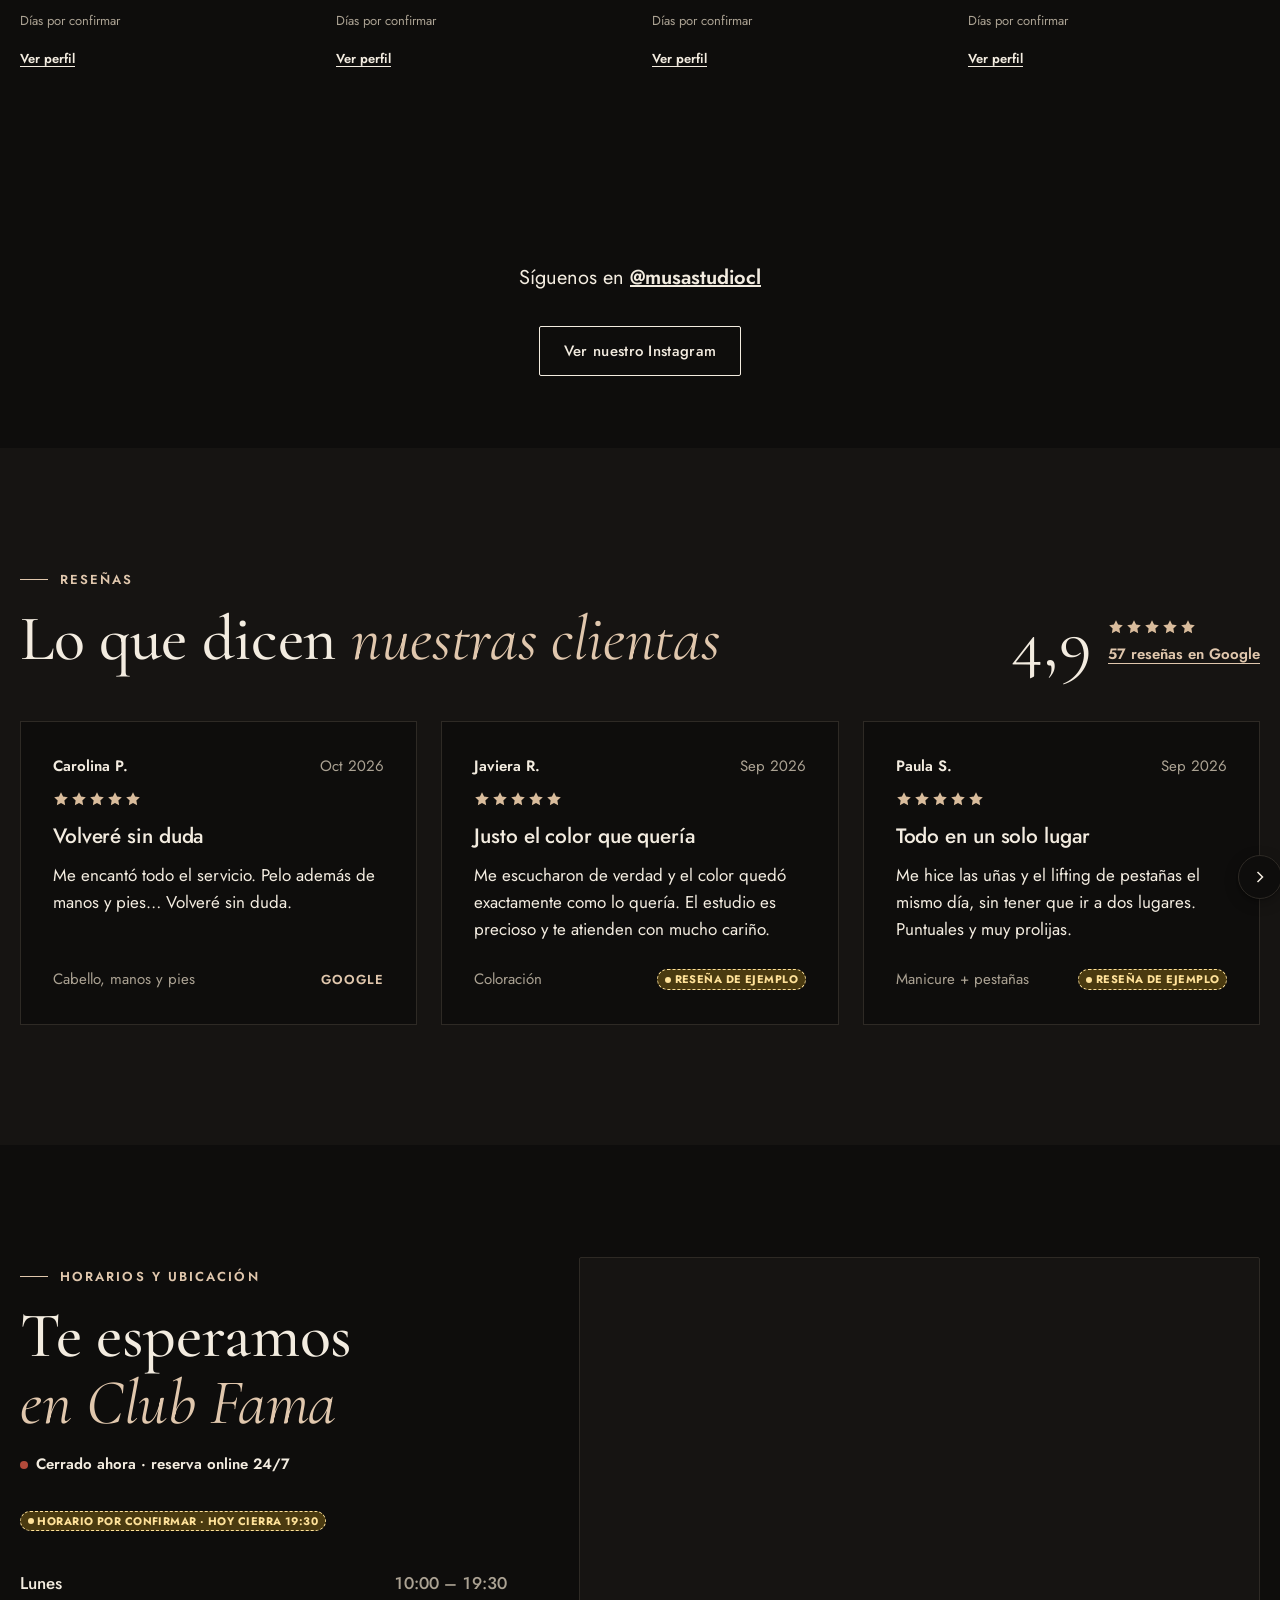
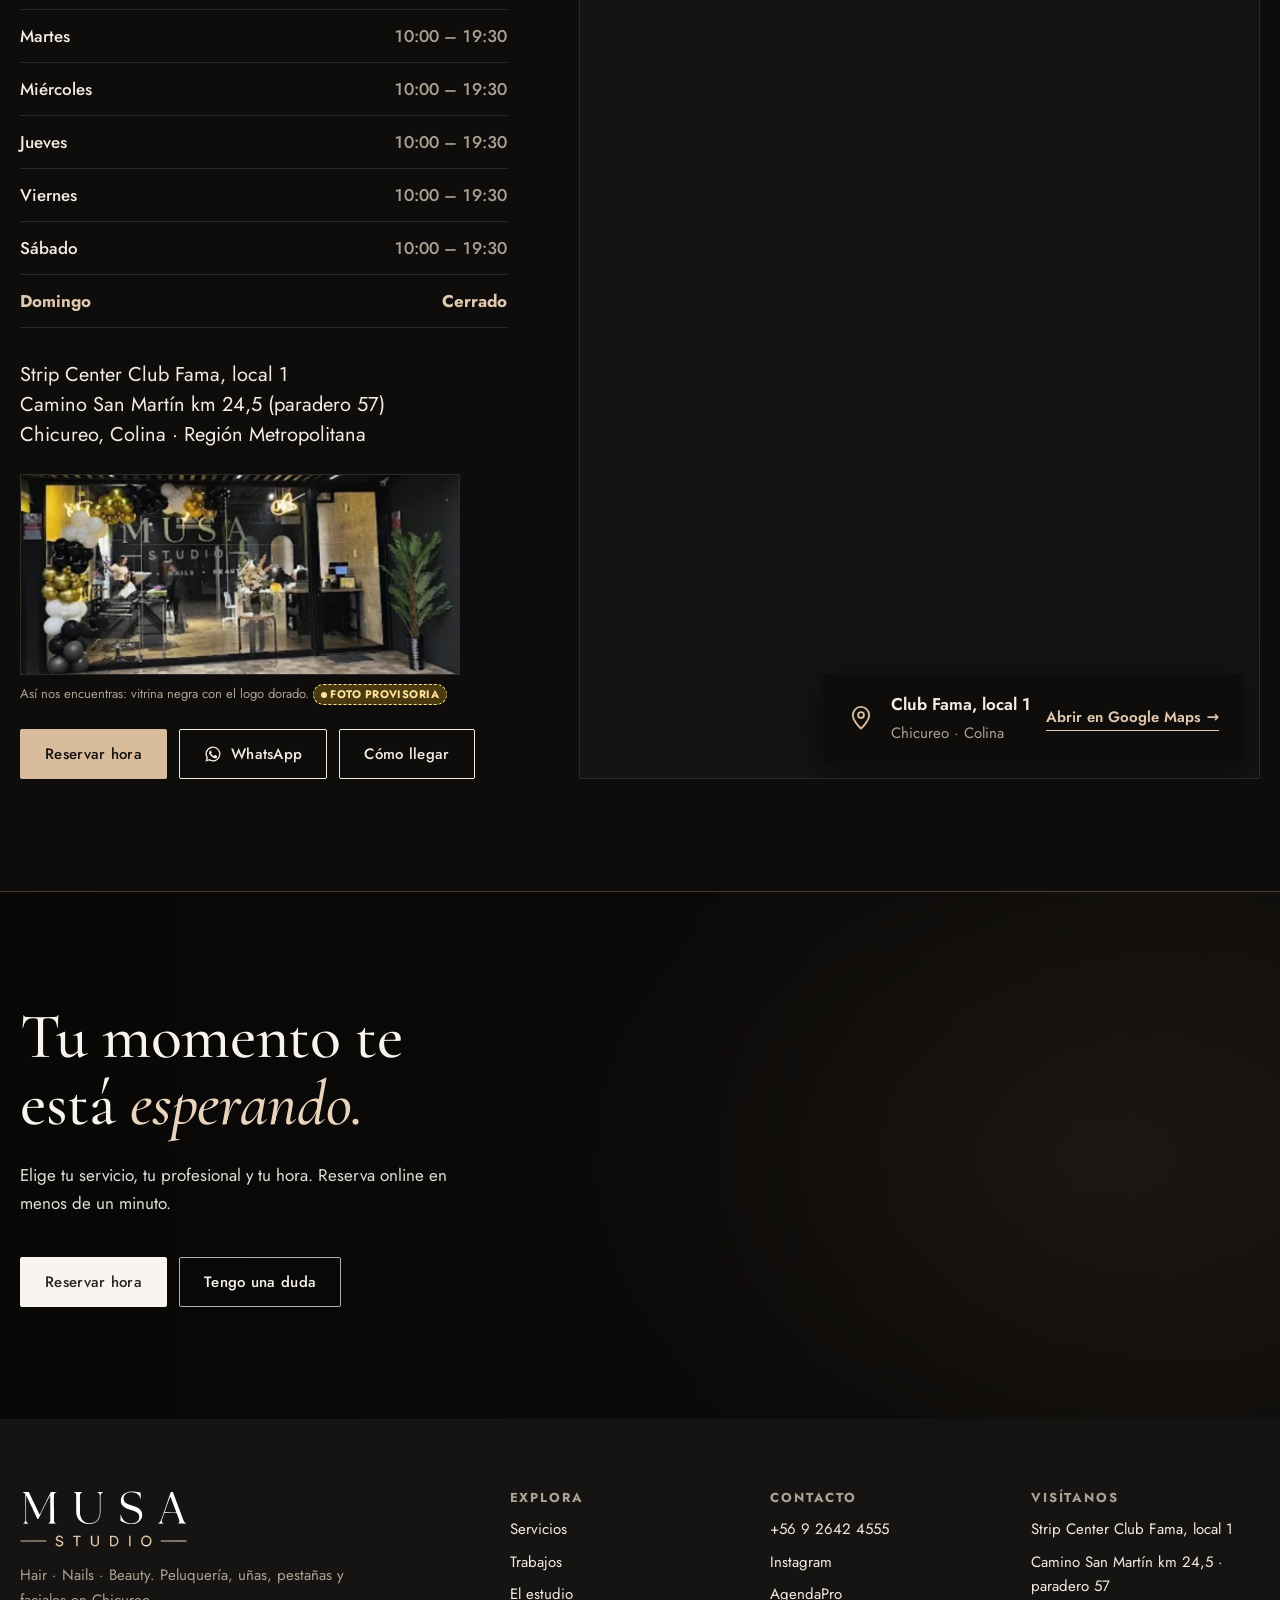
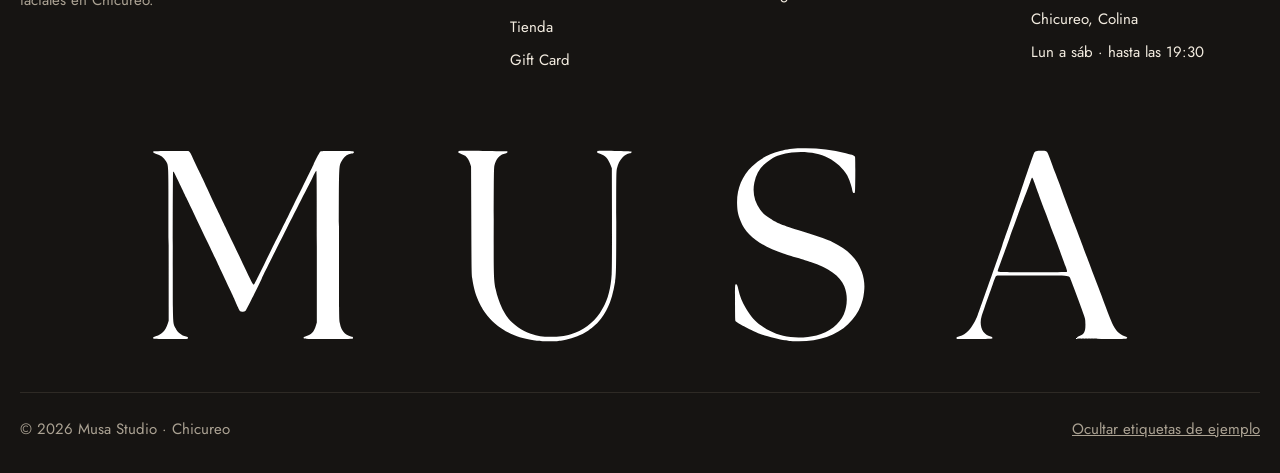
==== commit e1576473: "Logo nuevo (monograma MS), tono champaña, hero directo, fotos nuevas y barra fija de reserva - Logo " ====
--- a/index.html
+++ b/index.html
@@ -14,7 +14,7 @@
 <meta name="theme-color" content="#0E0D0C">
 <link rel="preconnect" href="https://fonts.googleapis.com">
 <link rel="preconnect" href="https://fonts.gstatic.com" crossorigin>
-<link href="https://fonts.googleapis.com/css2?family=Cormorant+Garamond:ital,wght@0,400;0,500;0,600;1,400;1,500&family=Jost:wght@400;500;600&display=swap" rel="stylesheet">
+<link href="https://fonts.googleapis.com/css2?family=Cormorant+Garamond:ital,wght@0,400;0,500;0,600;1,400;1,500&family=Jost:wght@300;400;500;600&display=swap" rel="stylesheet">
 <link rel="icon" href="assets/img/favicon.svg" type="image/svg+xml">
 <link rel="apple-touch-icon" href="assets/img/apple-touch-icon.png">
 <script>try{var t=localStorage.getItem("musa-theme");if(t)document.documentElement.dataset.theme=JSON.parse(t)}catch(e){}</script>
@@ -23,13 +23,13 @@
    TOKENS
    ============================================================ */
 :root{
-  /* Paleta Musa: negro profundo + dorado del logo. El sitio parte en modo oscuro (la marca es negra y dorada);
-     el modo claro (marfil + bronce) queda disponible con el botón de la luna. */
+  /* Paleta Musa: negro profundo + champaña del logo. El sitio parte en modo oscuro (la marca es negra y dorada);
+     el modo claro (marfil + bronce rosado) queda disponible con el botón de la luna. */
   --c-bg:        #0E0D0C;
   --c-surface:   #161412;
   --c-ink:       #F3ECE0;
-  --c-accent:    #C9A55C;   /* dorado del logo (botones, acentos) */
-  --c-accent-ink:#D9B66E;   /* dorado para texto sobre negro (AA) */
+  --c-accent:    #D9BC9C;   /* champaña del logo (botones, acentos) */
+  --c-accent-ink:#E0C7AD;   /* champaña para texto sobre negro (AA) */
   --c-on-accent: #14110D;
 
   --c-text:      var(--c-ink);
@@ -69,7 +69,7 @@
 }
 :root[data-theme="light"]{
   --c-bg:#F7F2EA; --c-surface:#EFE7DA; --c-ink:#171411;
-  --c-accent:#8C6A2E; --c-accent-ink:#7A5C24; --c-on-accent:#FFFFFF;
+  --c-accent:#8A6A4A; --c-accent-ink:#7A5A3C; --c-on-accent:#FFFFFF;
   --c-text:#171411; --c-muted:#5F574D; --c-line:#DCD1C0; --c-card:#FFFFFF;
   --c-overlay:rgba(23,20,17,.55); --c-sample-bg:#FFF1C9; --c-sample-tx:#6B4E00;
   --shadow-1: 0 1px 2px rgba(23,20,17,.06), 0 4px 14px rgba(23,20,17,.06);
@@ -246,14 +246,23 @@
 
 /* Barra fija inferior móvil (CTA siempre visible) */
 .mbar{
-  position:fixed;inset:auto 0 0 0;z-index:var(--z-bar);display:grid;grid-template-columns:1fr auto;gap:var(--sp-2);
+  position:fixed;inset:auto 0 0 0;z-index:var(--z-bar);display:grid;grid-template-columns:1fr 1fr auto;gap:var(--sp-2);
   padding:var(--sp-3) 1.25rem calc(var(--sp-3) + env(safe-area-inset-bottom));
   background:color-mix(in srgb, var(--c-bg) 94%, transparent);backdrop-filter:blur(10px);-webkit-backdrop-filter:blur(10px);
   border-top:1px solid var(--c-line);
 }
-.mbar .btn{min-height:50px}
+.mbar .btn{min-height:50px;padding-inline:.9em}
 .mbar .btn--wa{width:50px;padding:0;background:#1F7A4D;color:#fff}
-@media (min-width: 900px){ .mbar{display:none} }
+/* Escritorio: la misma barra como cápsula flotante al centro, aparece al pasar los botones del hero */
+@media (min-width: 900px){
+  .mbar{inset:auto auto 24px 50%;grid-template-columns:auto auto;padding:var(--sp-2);border:1px solid var(--c-line);
+    border-radius:var(--radius-s);box-shadow:var(--shadow-2);
+    transform:translate(-50%, calc(100% + 32px));opacity:0;visibility:hidden;
+    transition:transform var(--dur-med) var(--ease-out),opacity var(--dur-med) var(--ease-out),visibility 0s var(--dur-med)}
+  .mbar.is-visible{transform:translate(-50%, 0);opacity:1;visibility:visible;transition:transform var(--dur-med) var(--ease-out),opacity var(--dur-med) var(--ease-out)}
+  .mbar .btn{min-height:46px;padding-inline:1.6em}
+  .mbar .btn--wa{display:none}   /* en escritorio ya está el WhatsApp flotante */
+}
 
 /* WhatsApp flotante desktop */
 .fab-wa{
@@ -272,21 +281,22 @@
 .hero{position:relative;min-height:100svh;display:flex;align-items:flex-end;color:#F8F5F0;isolation:isolate;overflow:hidden;background:#0E0D0C}
 .hero__media{position:absolute;inset:0;z-index:-2}
 .hero__media video,.hero__media img{width:100%;height:100%;object-fit:cover}
-.hero__media.is-missing{background:radial-gradient(120% 90% at 70% 20%, #4A3B22 0%, #0E0D0C 60%)}
+.hero__media.is-missing{background:radial-gradient(120% 90% at 70% 20%, #3A2E24 0%, #0E0D0C 60%)}
 .hero__media.is-missing::after{color:rgba(248,245,240,.55);inset:auto 1.25rem 90px auto;max-width:60vw;text-align:right}
 .hero::before{
   content:"";position:absolute;inset:0;z-index:-1;
   background:linear-gradient(180deg, rgba(8,7,6,.45) 0%, rgba(8,7,6,.05) 30%, rgba(8,7,6,.15) 55%, rgba(8,7,6,.78) 100%);
 }
 .hero__inner{width:min(100% - 2.5rem, 1400px);margin-inline:auto;padding-bottom:clamp(2.5rem, 7vh, 5.5rem);padding-top:calc(var(--header-h) + 3rem)}
+.hero__mono{width:clamp(64px, 3rem + 3vw, 104px);height:auto;margin-bottom:var(--sp-4)}
 .hero__kicker{font-size:var(--fs-xs);letter-spacing:.24em;text-transform:uppercase;font-weight:600;margin-bottom:var(--sp-5);opacity:.95}
-.hero h1{font-size:var(--fs-hero);line-height:.98;max-width:13ch;letter-spacing:-.02em}
-.hero h1 em{font-style:italic;font-weight:400;color:#E2C27F}
+.hero h1{font-family:var(--font-body);font-weight:300;font-size:clamp(2.1rem, 1.3rem + 3.2vw, 4.2rem);line-height:1.08;max-width:17ch;letter-spacing:-.01em}
+.hero h1 em{font-style:normal;font-weight:400;color:#D9BC9C}
 .hero__row{display:flex;flex-wrap:wrap;align-items:flex-end;justify-content:space-between;gap:var(--sp-6);margin-top:var(--sp-6)}
 .hero__ctas{display:flex;flex-wrap:wrap;gap:var(--sp-3)}
 .hero__meta{display:flex;align-items:center;gap:var(--sp-4);font-size:var(--fs-sm)}
 .hero__meta strong{font-family:var(--font-display);font-size:2.25rem;font-weight:400;line-height:1}
-.stars{display:inline-flex;gap:2px;color:#E2C27F}
+.stars{display:inline-flex;gap:2px;color:#E8D3BC}
 .stars svg{width:16px;height:16px}
 .hero__pause{
   position:absolute;right:1.25rem;top:calc(var(--header-h) + 12px);z-index:2;
@@ -383,15 +393,12 @@
 .svc-items span:last-child{font-variant-numeric:tabular-nums;white-space:nowrap;color:var(--c-muted)}
 
 /* ============================================================
-   GALERÍA (grid editorial asimétrico)
+   GALERÍA (grilla pareja: nunca deja huecos, tampoco al filtrar)
    ============================================================ */
 .gallery-filters{display:flex;gap:var(--sp-2);flex-wrap:wrap}
-.gallery{
-  display:grid;gap:var(--sp-2);grid-template-columns:repeat(2,1fr);grid-auto-flow:dense;grid-auto-rows:minmax(140px, 22vw);
-}
-@media (min-width: 700px){ .gallery{grid-template-columns:repeat(3,1fr);grid-auto-rows:minmax(160px, 20vw)} }
-@media (min-width: 1240px){ .gallery{grid-template-columns:repeat(6,1fr);grid-auto-rows:150px} }
-.g-item{position:relative;border-radius:var(--radius-m);overflow:hidden;cursor:zoom-in;border:0;padding:0;background:var(--c-surface)}
+.gallery{display:grid;gap:var(--sp-2);grid-template-columns:repeat(2,1fr)}
+@media (min-width: 900px){ .gallery{grid-template-columns:repeat(4,1fr)} }
+.g-item{aspect-ratio:4/5;position:relative;border-radius:var(--radius-m);overflow:hidden;cursor:zoom-in;border:0;padding:0;background:var(--c-surface)}
 .g-item .ph{position:absolute;inset:0}
 .g-item img{transition:transform 900ms var(--ease-out)}
 .g-item:hover img{transform:scale(1.04)}
@@ -403,9 +410,6 @@
 .g-item:hover figcaption,.g-item:focus-visible figcaption{opacity:1;transform:none}
 @media (hover: none){ .g-item figcaption{opacity:1;transform:none} }
 .g-item.is-hidden{display:none}
-.g-tall{grid-row:span 2}
-.g-wide{grid-column:span 2}
-.g-big{grid-column:span 2;grid-row:span 2}
 .gallery-foot{display:flex;flex-wrap:wrap;gap:var(--sp-4);align-items:center;justify-content:space-between;margin-top:var(--sp-6)}
 
 /* Lightbox */
@@ -467,7 +471,7 @@
   opacity:0;visibility:hidden;transform:translateY(8px);transition:opacity var(--dur-med) var(--ease-out),transform var(--dur-med) var(--ease-out),visibility 0s var(--dur-med);
 }
 .member__over p{margin:0 0 var(--sp-3)}
-.member__over .member__tag{font-family:var(--font-display);font-size:1.05rem;line-height:1.25;color:#E2C27F}
+.member__over .member__tag{font-family:var(--font-display);font-size:1.05rem;line-height:1.25;color:#E8D3BC}
 .member__over a{display:inline-block;padding-block:.35rem;color:#F8F5F0;font-weight:600;text-underline-offset:.25em}
 .member.is-open .member__over{opacity:1;visibility:visible;transform:none;transition:opacity var(--dur-med) var(--ease-out),transform var(--dur-med) var(--ease-out)}
 @media (hover:hover) and (min-width:900px){
@@ -489,7 +493,7 @@
 }
 .member h3{font-size:1.35rem}
 /* Sin foto todavía: medallón del logo sobre negro con filo dorado */
-.member__mono{display:grid;place-items:center;background:radial-gradient(80% 80% at 50% 40%, #1F1B15 0%, #0B0A09 100%);border:1px solid rgba(201,165,92,.35)}
+.member__mono{display:grid;place-items:center;background:radial-gradient(80% 80% at 50% 40%, #1E1A17 0%, #0B0A09 100%);border:1px solid rgba(217,188,156,.35)}
 .member__mono img{width:58%;height:auto;object-fit:contain;opacity:.85}
 .member .role{font-size:.75rem;font-weight:700;letter-spacing:.12em;text-transform:uppercase;color:var(--c-accent-ink);margin:var(--sp-1) 0 var(--sp-1)}
 .member__days{font-size:var(--fs-xs);color:var(--c-muted);margin:0 0 var(--sp-2)}
@@ -583,10 +587,10 @@
 @media (min-width: 1000px){ .gift{grid-template-columns:1fr 1fr;gap:var(--sp-8)} }
 .gcard{
   position:relative;aspect-ratio:1.6;border-radius:var(--radius-l);padding:clamp(1.25rem, 3vw, 2.25rem);
-  background:#0E0D0C;color:#F3ECE0;box-shadow:var(--shadow-2);border:1px solid rgba(201,165,92,.45);overflow:hidden;display:flex;flex-direction:column;justify-content:space-between;
+  background:#0E0D0C;color:#F3ECE0;box-shadow:var(--shadow-2);border:1px solid rgba(217,188,156,.45);overflow:hidden;display:flex;flex-direction:column;justify-content:space-between;
   max-width:560px;
 }
-.gcard::before{content:"";position:absolute;right:-18%;top:-40%;width:70%;aspect-ratio:1;border-radius:50%;background:radial-gradient(closest-side, rgba(201,165,92,.35), rgba(201,165,92,0));opacity:1}
+.gcard::before{content:"";position:absolute;right:-18%;top:-40%;width:70%;aspect-ratio:1;border-radius:50%;background:radial-gradient(closest-side, rgba(217,188,156,.35), rgba(217,188,156,0));opacity:1}
 .gcard > *{position:relative}
 .gcard__top{display:flex;justify-content:space-between;align-items:flex-start}
 .gcard__brand{font-family:var(--font-display);font-size:clamp(1.6rem, 1rem + 2vw, 2.4rem);line-height:1}
@@ -672,12 +676,12 @@
 /* ============================================================
    CTA final + footer
    ============================================================ */
-.cta-band{position:relative;color:#F8F5F0;isolation:isolate;overflow:hidden;background:radial-gradient(70% 120% at 85% 50%, #2A2113 0%, #0E0D0C 65%);border-top:1px solid rgba(201,165,92,.25)}
+.cta-band{position:relative;color:#F8F5F0;isolation:isolate;overflow:hidden;background:radial-gradient(70% 120% at 85% 50%, #2A221B 0%, #0E0D0C 65%);border-top:1px solid rgba(217,188,156,.25)}
 .cta-band .ph{position:absolute;inset:0;z-index:-2;background:#1A1815}
 .cta-band::before{content:"";position:absolute;inset:0;z-index:-1;background:linear-gradient(90deg, rgba(8,7,6,.85), rgba(8,7,6,.35))}
 .cta-band .container{padding-block:var(--sp-9);display:grid;gap:var(--sp-5);justify-items:start}
 .cta-band h2{font-size:var(--fs-2xl);max-width:16ch}
-.cta-band h2 em{color:#E2C27F}
+.cta-band h2 em{color:#E8D3BC}
 .footer{background:var(--c-surface);padding-block:var(--sp-8) var(--sp-6);font-size:var(--fs-sm)}
 .footer__grid{display:grid;gap:var(--sp-6)}
 @media (min-width: 800px){ .footer__grid{grid-template-columns:2fr 1fr 1fr 1fr} }
@@ -744,7 +748,7 @@
 .ig__post::after{content:"";position:absolute;inset:0;background:linear-gradient(180deg, rgba(8,7,6,0) 35%, rgba(8,7,6,.55))}
 .ig__title{position:absolute;left:var(--sp-5);right:var(--sp-5);bottom:var(--sp-5);z-index:1;
   font-family:var(--font-display);font-weight:500;font-style:italic;letter-spacing:0;line-height:1;font-size:clamp(2rem, 1rem + 2.4vw, 3.4rem);margin:0;overflow-wrap:anywhere;text-wrap:balance}
-.ig__title small{display:block;font-family:var(--font-body);font-style:normal;text-transform:uppercase;color:#E2C27F;font-size:.8rem;font-weight:600;letter-spacing:.2em;margin-bottom:var(--sp-3);opacity:.9}
+.ig__title small{display:block;font-family:var(--font-body);font-style:normal;text-transform:uppercase;color:#E8D3BC;font-size:.8rem;font-weight:600;letter-spacing:.2em;margin-bottom:var(--sp-3);opacity:.9}
 .ig__play{position:absolute;top:50%;left:50%;z-index:1;width:56px;height:56px;margin:-28px 0 0 -28px;border-radius:50%;background:rgba(248,245,240,.9);color:#292522;display:grid;place-items:center}
 .ig__play svg{width:20px;height:20px;margin-left:3px}
 .ig__icon{position:absolute;top:var(--sp-4);right:var(--sp-4);z-index:1;width:22px;height:22px;opacity:.9}
@@ -857,7 +861,7 @@
 <header class="header" id="header">
   <div class="header__inner">
     <a class="brand" href="#inicio" aria-label="Musa Studio, ir al inicio">
-      <img class="logo-gold" src="assets/img/logo-musa-studio.svg" alt="Musa Studio" width="338" height="121"><img class="logo-bronze" src="assets/img/logo-musa-studio-oscuro.svg" alt="Musa Studio" width="338" height="121">
+      <img class="logo-gold" src="assets/img/logo.svg" alt="Musa Studio" width="645" height="216"><img class="logo-bronze" src="assets/img/logo-claro.svg" alt="Musa Studio" width="645" height="216">
     </a>
     <nav class="nav" aria-label="Principal">
       <ul>
@@ -887,7 +891,7 @@
 <!-- Menú móvil -->
 <div class="mnav" id="mnav" role="dialog" aria-modal="true" aria-label="Menú">
   <div class="mnav__top">
-    <span class="brand"><img class="logo-gold" src="assets/img/logo-musa-studio.svg" alt="Musa Studio" width="338" height="121"><img class="logo-bronze" src="assets/img/logo-musa-studio-oscuro.svg" alt="Musa Studio" width="338" height="121"></span>
+    <span class="brand"><img class="logo-gold" src="assets/img/logo.svg" alt="Musa Studio" width="645" height="216"><img class="logo-bronze" src="assets/img/logo-claro.svg" alt="Musa Studio" width="645" height="216"></span>
     <button class="icon-btn" type="button" id="menuClose" aria-label="Cerrar menú">
       <svg viewBox="0 0 24 24" fill="none" stroke="currentColor" stroke-width="1.6" aria-hidden="true"><path d="M6 6l12 12M18 6L6 18"/></svg>
     </button>
@@ -923,8 +927,9 @@
     <svg viewBox="0 0 24 24" fill="currentColor" aria-hidden="true"><rect x="6" y="5" width="4" height="14" rx="1"/><rect x="14" y="5" width="4" height="14" rx="1"/></svg>
   </button>
   <div class="hero__inner">
-    <p class="hero__kicker">Musa Studio · Chicureo</p>
-    <h1>Tu momento, tu esencia, <em>tu mejor versión</em></h1>
+    <img class="hero__mono" src="assets/img/monograma.svg" alt="" width="490" height="496">
+    <p class="hero__kicker">Hair · Nails · Beauty — Chicureo</p>
+    <h1>Belleza, cuidado y bienestar <em>en un solo lugar</em></h1>
     <div class="hero__row">
       <div class="hero__ctas">
         <a class="btn btn--light js-book" href="#" target="_blank" rel="noopener">Reservar hora</a>
@@ -941,13 +946,24 @@
     </div>
   </div>
 </section>
+<!-- =================== SPLIT EDITORIAL =================== -->
+<div class="split" aria-label="Destacados">
+  <a class="split__item reveal" href="servicios.html#cabello">
+    <div class="ph" data-file="assets/img/destacado-perfil.webp"><img src="assets/img/destacado-perfil.webp" alt="Clienta de perfil con el cabello húmedo antes del corte" loading="lazy" width="736" height="920"></div>
+    <div class="split__cap"><h2>Corte y color a tu medida</h2><span>Ver servicios</span></div>
+  </a>
+  <a class="split__item reveal" data-delay="1" href="servicios.html#cabello-tratamientos">
+    <div class="ph" data-file="assets/img/destacado-lavado.webp"><img src="assets/img/destacado-lavado.webp" alt="Clienta relajada durante el lavado de cabello con toalla" loading="lazy" width="736" height="920"></div>
+    <div class="split__cap"><h2>Lavado y tratamientos</h2><span>Ver servicios</span></div>
+  </a>
+</div>
 <!-- =================== NOSOTROS =================== -->
 <section class="section" id="nosotros" aria-labelledby="about-title">
   <div class="container">
     <div class="about">
       <div class="about__text reveal">
         <p class="eyebrow">Quiénes somos</p>
-        <h2 class="h2" id="about-title">Belleza, cuidado y bienestar <em>en un solo lugar</em></h2>
+        <h2 class="h2" id="about-title">Te escuchamos <em>y te asesoramos</em></h2>
         <div class="about__years">
           <b>4,9</b>
           <span>de 5 en Google, con 57 reseñas de clientas de Chicureo y Colina</span>
@@ -975,7 +991,7 @@
     <div class="section-head section-head--split">
       <div class="reveal">
         <p class="eyebrow">Servicios</p>
-        <h2 class="h2" id="svc-title">Todo lo que necesitas, <em>en un solo lugar</em></h2>
+        <h2 class="h2" id="svc-title">Cabello, uñas <em>y rostro</em></h2>
       </div>
       <p class="lead reveal" data-delay="1">Elige un mundo y revisa todos los servicios, con duración y valores.</p>
     </div>
@@ -1137,8 +1153,8 @@
   <div class="container">
     <div class="footer__grid">
       <div>
-        <span class="brand"><img class="logo-gold" src="assets/img/logo-musa-studio.svg" alt="Musa Studio" width="338" height="121"><img class="logo-bronze" src="assets/img/logo-musa-studio-oscuro.svg" alt="Musa Studio" width="338" height="121"></span>
-        <p class="muted" style="margin-top:var(--sp-4);max-width:36ch">Peluquería, uñas, pestañas y faciales en Chicureo. Tu momento, tu esencia, <em>tu mejor versión.</em></p>
+        <span class="brand"><img class="logo-gold" src="assets/img/logo.svg" alt="Musa Studio" width="645" height="216"><img class="logo-bronze" src="assets/img/logo-claro.svg" alt="Musa Studio" width="645" height="216"></span>
+        <p class="muted" style="margin-top:var(--sp-4);max-width:36ch">Hair · Nails · Beauty. Peluquería, uñas, pestañas y faciales en Chicureo.</p>
       </div>
       <div>
         <h3>Explora</h3>
@@ -1157,7 +1173,7 @@
         <ul><li>Strip Center Club Fama, local 1</li><li>Camino San Martín km 24,5 · paradero 57</li><li>Chicureo, Colina</li><li>Lun a sáb · hasta las 19:30</li></ul>
       </div>
     </div>
-    <div class="footer__mark" aria-hidden="true"><svg xmlns="http://www.w3.org/2000/svg" viewBox="89.40 250.50 337.60 103.90" focusable="false"><path fill="currentColor" fill-rule="evenodd" d="M163.55 352.94C162.66 352.82 161.97 352.65 161.25 352.37C160.81 352.20 160.09 351.99 159.65 351.89C157.75 351.49 156.41 351.06 155.30 350.53C154.67 350.23 154.02 349.86 153.87 349.71C153.71 349.57 153.30 349.27 152.95 349.05C152.60 348.83 151.83 348.32 151.23 347.91C150.64 347.51 149.90 347.05 149.59 346.89C148.85 346.52 147.30 345.10 144.55 342.30C143.32 341.03 141.42 338.63 140.13 336.70C139.79 336.18 139.23 335.37 138.90 334.90C136.98 332.17 136.37 331.14 134.71 327.86C134.10 326.67 133.51 325.56 133.40 325.40C133.29 325.24 132.58 323.91 131.83 322.43C131.08 320.96 130.39 319.64 130.30 319.50C130.21 319.36 129.77 318.51 129.33 317.60C128.88 316.69 127.93 314.75 127.21 313.28C126.49 311.81 125.90 310.57 125.90 310.52C125.90 310.47 125.73 310.17 125.52 309.84C125.31 309.52 124.74 308.44 124.26 307.45C122.12 303.09 121.69 302.18 121.14 301.00C120.30 299.16 117.55 293.57 117.27 293.13C117.14 292.92 116.93 292.49 116.81 292.16C116.69 291.84 116.41 291.19 116.19 290.71C114.61 287.38 113.97 286.04 112.74 283.55C109.57 277.11 108.24 274.38 107.84 273.53C107.60 273.01 107.31 272.46 107.20 272.29C107.08 272.13 106.88 271.73 106.75 271.41C106.63 271.08 106.39 270.62 106.23 270.38C106.07 270.15 105.83 269.70 105.71 269.39C105.29 268.32 104.71 268.11 104.49 268.93C104.41 269.22 104.37 274.04 104.34 285.65C104.32 294.61 104.26 306.04 104.21 311.05C104.15 317.02 104.15 320.51 104.21 321.20C104.47 323.97 104.48 324.15 104.33 325.90C104.16 327.95 104.18 328.21 104.56 328.86C104.72 329.13 104.96 329.62 105.11 329.95C105.50 330.88 106.40 332.08 107.24 332.79C108.05 333.48 108.30 333.78 108.30 334.09C108.30 334.43 107.92 334.54 106.45 334.62C105.68 334.66 104.55 334.72 103.94 334.76C102.36 334.86 99.52 334.56 99.03 334.24C98.61 333.97 98.74 333.70 99.76 332.70C100.28 332.18 100.81 331.57 100.92 331.35C101.03 331.13 101.28 330.73 101.47 330.47C101.66 330.20 101.85 329.88 101.90 329.74C102.10 329.21 102.31 327.55 102.40 325.70C102.45 324.63 102.55 323.23 102.60 322.58C102.68 321.77 102.68 315.28 102.60 300.93C102.55 289.67 102.50 277.68 102.51 274.30C102.53 265.44 102.42 264.40 101.26 262.05C101.01 261.56 100.70 260.90 100.56 260.59C99.84 259.02 98.00 256.73 96.90 256.05C96.65 255.90 95.93 255.43 95.30 255.01C94.67 254.59 93.44 253.90 92.55 253.48C91.66 253.06 90.94 252.65 90.92 252.56C90.90 252.48 91.01 252.33 91.16 252.23C91.41 252.07 91.75 252.05 94.48 252.02C97.78 251.98 99.23 252.08 100.14 252.40C100.46 252.51 101.13 252.67 101.63 252.76C102.63 252.93 104.38 253.56 105.69 254.22C107.73 255.26 109.68 256.85 110.87 258.47C112.74 261.01 114.62 264.03 115.22 265.45C115.34 265.73 115.57 266.14 115.72 266.38C115.88 266.61 116.09 267.04 116.19 267.33C116.29 267.62 116.49 268.09 116.64 268.37C116.78 268.65 117.01 269.19 117.15 269.56C117.29 269.93 117.45 270.29 117.50 270.35C117.71 270.61 120.94 277.01 121.59 278.46C122.21 279.86 123.13 281.81 123.64 282.80C123.88 283.27 124.11 283.76 124.15 283.90C124.19 284.04 124.56 284.82 124.98 285.65C125.39 286.48 125.88 287.47 126.07 287.85C126.26 288.24 126.50 288.71 126.61 288.90C126.72 289.09 126.87 289.38 126.95 289.55C127.02 289.72 127.31 290.35 127.59 290.95C127.87 291.56 128.10 292.10 128.10 292.15C128.10 292.21 128.32 292.70 128.59 293.25C128.87 293.80 129.39 294.90 129.75 295.70C130.12 296.50 130.87 298.07 131.42 299.20C132.81 302.04 133.17 302.81 133.25 303.10C133.29 303.24 133.49 303.64 133.71 304.00C133.92 304.36 134.16 304.85 134.25 305.09C134.33 305.33 134.55 305.78 134.72 306.09C135.11 306.75 135.90 308.53 136.31 309.62C136.66 310.57 138.33 314.00 138.72 314.57C138.87 314.80 139.10 315.21 139.21 315.47C139.47 316.09 139.77 316.40 140.09 316.40C140.46 316.40 140.57 316.31 140.98 315.62C141.18 315.29 141.60 314.62 141.91 314.13C142.22 313.65 142.56 313.07 142.68 312.85C143.01 312.21 143.97 310.18 144.11 309.80C144.30 309.30 146.13 305.93 146.50 305.40C146.60 305.26 146.79 304.93 146.92 304.65C147.06 304.38 147.50 303.54 147.89 302.80C148.29 302.06 148.83 301.00 149.09 300.45C149.35 299.90 149.75 299.13 149.98 298.74C150.47 297.89 151.13 296.65 152.30 294.35C152.77 293.42 153.78 291.46 154.54 290.00C155.30 288.54 156.17 286.86 156.48 286.25C157.07 285.06 157.82 283.70 158.40 282.75C158.60 282.42 159.57 280.57 160.54 278.65C161.52 276.73 162.36 275.10 162.42 275.03C162.47 274.97 162.89 274.17 163.35 273.27C163.81 272.37 164.37 271.34 164.59 271.00C164.82 270.65 165.00 270.32 165.00 270.27C165.00 270.21 165.22 269.71 165.50 269.16C165.77 268.60 166.10 267.90 166.24 267.60C166.38 267.30 166.60 266.85 166.74 266.60C166.88 266.35 167.47 265.17 168.05 263.96C168.63 262.76 169.22 261.63 169.36 261.45C169.49 261.27 169.71 260.80 169.85 260.40C169.99 260.00 170.21 259.53 170.34 259.35C170.48 259.18 170.72 258.75 170.89 258.40C171.58 256.97 171.63 256.96 176.50 256.99C181.26 257.02 183.98 257.12 184.28 257.28C184.63 257.48 184.54 257.66 183.96 257.90C183.57 258.06 183.15 258.37 182.46 259.04C181.59 259.88 181.47 260.04 181.02 261.00C180.47 262.17 180.27 262.95 180.11 264.50C180.04 265.22 179.99 275.33 179.96 296.60C179.92 330.68 179.90 329.57 180.49 330.98C180.90 331.98 181.10 332.22 181.88 332.71C182.69 333.22 183.90 334.21 183.90 334.36C183.90 334.57 178.12 334.70 175.80 334.55C175.08 334.50 174.24 334.53 173.14 334.64C172.25 334.73 171.01 334.80 170.39 334.80C169.03 334.80 166.32 334.46 166.13 334.27C166.01 334.16 166.05 334.06 166.32 333.65C166.50 333.38 166.88 332.99 167.15 332.78C167.57 332.47 167.75 332.22 168.22 331.29C168.70 330.37 168.82 330.02 168.95 329.24C169.03 328.73 169.18 328.09 169.28 327.83C169.45 327.37 169.45 325.89 169.45 297.85C169.45 268.55 169.45 268.35 169.25 267.96C169.14 267.74 169.00 267.54 168.93 267.52C168.67 267.44 167.56 268.93 167.08 269.98C166.91 270.35 166.65 270.83 166.49 271.06C166.34 271.29 166.07 271.81 165.91 272.23C165.74 272.65 165.30 273.50 164.92 274.12C163.83 275.91 163.42 276.63 163.22 277.16C163.11 277.43 162.70 278.26 162.30 279.00C161.28 280.89 160.59 282.22 159.74 283.90C159.34 284.70 158.64 285.98 158.20 286.75C157.76 287.52 157.16 288.65 156.87 289.25C156.58 289.86 156.18 290.60 155.99 290.90C155.79 291.20 155.28 292.17 154.84 293.05C154.05 294.63 152.39 297.71 151.73 298.82C151.54 299.14 151.24 299.73 151.05 300.15C150.86 300.57 150.54 301.16 150.33 301.48C149.97 302.05 146.90 307.96 146.90 308.10C146.90 308.14 146.73 308.43 146.52 308.76C146.31 309.08 145.81 309.96 145.41 310.70C145.00 311.44 144.59 312.16 144.50 312.30C144.40 312.44 144.25 312.73 144.16 312.95C144.06 313.17 143.81 313.62 143.60 313.95C143.38 314.29 143.12 314.81 143.01 315.12C142.91 315.42 142.70 315.85 142.56 316.06C142.19 316.63 141.24 318.79 141.17 319.23C141.09 319.73 141.31 320.53 141.79 321.47C142.00 321.90 142.43 322.97 142.75 323.85C143.07 324.73 143.46 325.71 143.62 326.03C143.78 326.36 144.00 326.90 144.11 327.24C144.21 327.59 144.42 328.05 144.57 328.26C144.72 328.47 144.96 328.96 145.12 329.35C145.28 329.73 145.56 330.27 145.74 330.55C145.92 330.82 146.11 331.16 146.15 331.30C146.19 331.44 146.40 331.88 146.62 332.29C146.84 332.70 147.13 333.33 147.25 333.69C147.83 335.36 149.27 337.87 150.94 340.14C151.43 340.80 151.98 341.59 152.16 341.90C152.34 342.20 152.76 342.79 153.09 343.20C153.42 343.61 153.94 344.27 154.25 344.66C154.55 345.05 155.19 345.68 155.67 346.06C156.16 346.44 156.81 346.98 157.12 347.27C157.43 347.56 157.90 347.90 158.17 348.04C158.43 348.18 158.99 348.58 159.40 348.95C159.81 349.31 160.51 349.82 160.95 350.09C162.10 350.77 164.55 351.96 165.21 352.14C165.90 352.33 166.11 352.53 165.86 352.78C165.73 352.91 165.49 352.95 164.77 352.96C164.26 352.97 163.72 352.96 163.55 352.94ZM235.15 336.10C233.38 336.03 230.51 335.72 229.70 335.50C229.51 335.45 228.81 335.30 228.15 335.17C227.49 335.04 226.63 334.79 226.25 334.62C225.86 334.45 225.32 334.26 225.05 334.20C224.78 334.13 224.12 333.87 223.60 333.63C223.08 333.38 222.43 333.10 222.15 333.00C221.57 332.80 219.53 331.67 218.65 331.07C217.76 330.47 216.76 329.65 215.76 328.73C215.28 328.27 214.84 327.90 214.80 327.90C214.67 327.90 213.09 326.01 212.46 325.11C211.77 324.12 210.21 320.93 209.80 319.70C209.65 319.23 209.41 318.58 209.27 318.25C209.02 317.65 208.90 317.13 208.51 315.05C207.90 311.77 207.90 311.95 207.90 288.45C207.90 265.26 207.86 263.29 207.44 262.02C206.97 260.60 206.55 259.92 205.56 258.98C205.06 258.50 204.50 258.01 204.31 257.88C203.86 257.58 203.82 257.42 204.16 257.30C204.63 257.12 207.30 257.01 211.60 256.99C213.88 256.98 216.24 256.97 216.85 256.96C218.85 256.95 222.69 257.13 222.93 257.24C223.05 257.31 223.15 257.44 223.15 257.55C223.15 257.71 223.02 257.78 222.47 257.91C221.74 258.09 221.46 258.27 220.54 259.18C219.74 259.95 219.36 260.74 219.10 262.10C218.99 262.68 218.81 263.51 218.70 263.95C218.59 264.39 218.47 265.27 218.43 265.90C218.38 266.53 218.37 271.98 218.40 278.00C218.43 284.02 218.41 293.63 218.37 299.35C218.27 310.34 218.31 312.06 218.70 314.95C218.81 315.72 218.96 317.12 219.04 318.05C219.14 319.33 219.24 319.89 219.40 320.30C219.52 320.60 219.75 321.22 219.91 321.68C220.06 322.14 220.33 322.74 220.49 323.01C220.66 323.28 220.91 323.78 221.06 324.12C221.20 324.47 221.43 324.89 221.56 325.07C221.69 325.25 221.97 325.69 222.18 326.05C223.36 328.08 226.56 330.86 228.79 331.80C229.15 331.95 229.74 332.21 230.10 332.37C230.46 332.54 231.06 332.75 231.45 332.84C231.83 332.93 232.67 333.16 233.30 333.35C234.19 333.62 234.76 333.72 235.85 333.80C236.62 333.86 237.68 333.95 238.20 334.00C239.52 334.13 240.91 334.12 243.23 333.95C244.87 333.84 245.50 333.74 246.93 333.40C249.12 332.88 249.29 332.83 250.85 332.15C252.31 331.51 253.30 330.95 255.05 329.76C255.65 329.36 257.47 327.74 258.45 326.75C259.58 325.61 260.80 323.97 261.11 323.18C261.22 322.89 261.49 322.38 261.71 322.04C261.92 321.71 262.10 321.39 262.10 321.34C262.10 321.29 262.30 320.82 262.55 320.30C263.62 318.02 263.86 317.28 263.99 315.88C264.05 315.23 264.22 314.24 264.35 313.67C264.54 312.89 264.62 312.19 264.69 310.70C264.74 309.60 264.76 300.52 264.73 289.85L264.69 270.95L264.44 269.60C264.21 268.34 264.20 268.11 264.26 266.15C264.31 264.43 264.30 263.94 264.17 263.45C264.09 263.12 263.99 262.60 263.95 262.30C263.86 261.59 263.71 261.32 262.89 260.34C262.35 259.70 262.00 259.40 261.15 258.86C260.57 258.48 259.86 258.09 259.57 257.98C258.98 257.76 258.80 257.63 258.80 257.45C258.80 257.12 259.45 257.09 265.67 257.07C270.91 257.06 271.91 257.08 272.24 257.20C272.46 257.28 272.65 257.40 272.67 257.47C272.70 257.54 272.44 257.71 272.08 257.88C271.73 258.04 271.25 258.33 271.00 258.54C270.75 258.75 270.26 259.10 269.91 259.33C269.02 259.91 268.58 260.48 267.99 261.81C267.24 263.48 267.21 263.64 267.11 266.50C267.03 268.52 266.97 269.22 266.81 269.88C266.69 270.34 266.56 271.12 266.50 271.63C266.45 272.17 266.39 279.41 266.36 289.25C266.31 305.82 266.19 312.23 265.91 313.65C265.73 314.56 265.11 316.93 264.80 317.90C264.64 318.42 264.32 319.46 264.08 320.20C263.60 321.75 262.87 323.28 262.20 324.15C261.95 324.48 261.52 325.06 261.25 325.45C260.46 326.57 259.33 327.98 258.46 328.94C257.66 329.82 256.76 330.54 254.90 331.81C253.92 332.48 251.38 333.80 251.07 333.80C250.98 333.80 250.48 334.02 249.96 334.30C249.25 334.67 248.80 334.83 248.13 334.95C247.65 335.04 246.75 335.24 246.15 335.41C245.36 335.61 244.61 335.73 243.55 335.80C242.72 335.86 241.31 335.97 240.40 336.05C238.67 336.21 238.23 336.21 235.15 336.10ZM313.40 336.10C312.88 336.06 311.63 335.97 310.62 335.91C309.46 335.83 308.52 335.71 308.07 335.59C307.67 335.49 306.88 335.31 306.30 335.20C305.72 335.09 304.55 334.77 303.70 334.49C302.85 334.21 301.87 333.92 301.53 333.84C300.60 333.63 298.59 332.86 297.77 332.42C297.37 332.20 296.72 331.93 296.31 331.80C295.90 331.68 295.11 331.35 294.56 331.08C294.00 330.80 293.01 330.37 292.35 330.13C291.69 329.89 291.01 329.60 290.83 329.49C290.39 329.22 290.11 328.58 290.10 327.85C290.06 325.42 290.17 317.43 290.23 317.32C290.41 317.04 290.71 317.19 290.91 317.68C291.12 318.18 292.07 320.18 292.42 320.85C293.08 322.11 293.36 322.58 293.60 322.85C293.76 323.01 294.03 323.40 294.20 323.70C294.38 324.00 294.75 324.52 295.04 324.85C296.45 326.50 297.87 328.05 298.37 328.47C298.68 328.74 299.08 329.09 299.24 329.27C299.41 329.44 299.89 329.78 300.30 330.01C300.71 330.24 301.41 330.67 301.86 330.96C302.78 331.57 304.95 332.62 305.78 332.86C306.10 332.95 306.87 333.20 307.50 333.40C308.26 333.66 308.94 333.81 309.50 333.85C309.97 333.89 310.81 334.00 311.36 334.10C313.01 334.40 315.87 334.54 317.69 334.40C318.55 334.34 319.43 334.25 319.65 334.20C319.87 334.15 320.63 334.02 321.35 333.90C324.02 333.47 326.77 332.42 328.10 331.31C329.32 330.30 330.65 329.02 331.01 328.50C331.22 328.20 331.51 327.81 331.64 327.65C331.77 327.49 332.31 326.53 332.85 325.52C333.89 323.54 333.84 323.72 334.20 321.04C334.39 319.60 334.40 319.46 334.25 318.14C333.99 315.78 333.82 315.12 333.12 313.80C332.05 311.80 330.44 309.90 328.53 308.37C326.94 307.11 322.78 304.80 321.09 304.25C320.79 304.15 320.21 303.90 319.80 303.70C319.39 303.49 318.81 303.25 318.51 303.15C318.22 303.05 317.32 302.66 316.51 302.28C315.14 301.62 314.02 301.17 311.15 300.15C309.68 299.63 308.10 299.01 307.10 298.56C306.69 298.37 306.24 298.19 306.10 298.15C305.96 298.11 304.93 297.65 303.80 297.12C299.84 295.26 297.68 293.82 295.43 291.54C294.70 290.80 293.92 289.94 293.70 289.62C293.47 289.31 293.11 288.80 292.89 288.50C291.93 287.20 291.09 285.12 290.43 282.40C290.02 280.72 289.98 280.41 289.93 278.95C289.90 278.07 289.93 276.88 289.99 276.30C290.17 274.54 290.84 271.37 291.30 270.15C291.70 269.08 292.57 267.40 293.09 266.71C293.23 266.52 293.55 266.06 293.80 265.69C294.22 265.06 295.99 263.10 297.00 262.15C297.81 261.38 298.54 260.84 299.54 260.26C300.09 259.94 300.68 259.56 300.86 259.40C301.04 259.25 301.44 259.03 301.74 258.91C302.05 258.80 302.53 258.55 302.80 258.36C303.07 258.17 303.51 257.94 303.77 257.84C304.04 257.75 304.60 257.52 305.02 257.33C305.45 257.14 306.14 256.93 306.56 256.84C306.99 256.76 307.58 256.63 307.89 256.56C308.78 256.33 310.63 256.02 312.15 255.84C314.74 255.54 319.26 255.82 321.96 256.46C322.52 256.59 323.35 256.77 323.81 256.86C324.27 256.94 324.99 257.15 325.40 257.31C325.81 257.48 326.52 257.70 326.97 257.81C327.43 257.91 328.04 258.13 328.32 258.29C328.61 258.45 329.14 258.66 329.50 258.75C329.86 258.84 330.45 259.07 330.81 259.25C331.17 259.43 331.70 259.65 332.00 259.74C332.29 259.83 332.85 260.07 333.24 260.29C333.63 260.50 334.13 260.73 334.35 260.80C335.15 261.05 336.75 261.89 336.94 262.15C337.29 262.65 337.33 263.53 337.23 268.05C337.13 272.13 337.08 272.77 336.80 273.20C336.73 273.31 336.66 273.32 336.55 273.25C336.46 273.19 335.90 272.13 335.30 270.88C333.88 267.92 333.80 267.80 331.60 265.26C331.40 265.03 331.08 264.64 330.87 264.38C330.23 263.58 327.76 261.51 326.60 260.80C325.57 260.17 323.76 259.30 323.05 259.09C322.67 258.97 322.00 258.73 321.56 258.54C320.62 258.13 318.33 257.65 316.60 257.50C315.07 257.36 310.90 257.60 310.51 257.85C310.48 257.86 310.00 257.93 309.45 258.00C308.59 258.09 308.29 258.18 307.35 258.62C302.49 260.86 301.66 261.46 299.88 264.05C298.70 265.77 298.28 266.76 297.48 269.75C297.21 270.76 297.13 273.13 297.33 274.05C297.42 274.44 297.60 275.31 297.75 275.99C298.11 277.66 298.23 278.02 298.79 278.90C299.05 279.31 299.34 279.77 299.43 279.91C300.26 281.28 303.90 284.30 305.95 285.32C306.50 285.60 307.21 285.98 307.52 286.17C307.83 286.35 308.40 286.61 308.77 286.74C309.15 286.87 309.70 287.11 310.01 287.29C310.31 287.46 310.81 287.68 311.11 287.79C311.41 287.89 311.88 288.09 312.15 288.22C312.43 288.36 312.97 288.57 313.35 288.70C313.74 288.82 314.32 289.07 314.65 289.25C314.98 289.43 315.56 289.68 315.93 289.79C316.31 289.90 316.89 290.15 317.23 290.34C317.57 290.53 318.05 290.74 318.30 290.80C318.54 290.87 319.01 291.05 319.33 291.21C319.65 291.38 320.23 291.62 320.63 291.77C321.03 291.91 321.53 292.13 321.75 292.25C321.97 292.38 322.53 292.61 323.00 292.76C323.47 292.90 324.07 293.14 324.35 293.28C324.62 293.41 325.12 293.63 325.45 293.75C326.55 294.17 329.73 295.77 331.04 296.57C331.74 297.00 332.63 297.53 333.00 297.75C334.48 298.63 336.90 300.77 338.21 302.37C339.52 303.96 340.71 306.22 341.51 308.64C341.95 309.94 342.02 310.29 342.10 311.34C342.14 312.01 342.14 313.18 342.10 313.95C342.05 314.72 342.01 315.78 342.00 316.30C341.99 316.90 341.92 317.49 341.80 317.90C341.20 319.99 340.80 321.21 340.55 321.70C340.40 322.00 340.19 322.49 340.08 322.80C339.41 324.76 336.02 328.94 334.10 330.18C333.63 330.48 332.98 330.94 332.65 331.20C332.32 331.46 331.80 331.80 331.50 331.95C331.20 332.10 330.78 332.34 330.57 332.47C330.03 332.81 328.30 333.53 327.29 333.84C326.82 333.98 326.10 334.25 325.69 334.43C324.92 334.78 322.19 335.56 321.40 335.65C316.69 336.21 315.58 336.27 313.40 336.10ZM357.75 334.70C356.08 334.65 355.91 334.63 355.45 334.40C354.89 334.12 354.76 333.82 355.07 333.48C355.17 333.37 355.72 332.96 356.30 332.57C358.69 330.96 360.10 329.05 361.10 326.00C361.45 324.95 361.85 323.89 362.42 322.55C362.53 322.27 362.76 321.69 362.92 321.25C363.08 320.81 363.34 320.23 363.50 319.95C363.65 319.68 363.86 319.16 363.95 318.81C364.04 318.46 364.26 317.87 364.44 317.51C364.62 317.15 364.88 316.56 365.00 316.20C365.12 315.84 365.34 315.33 365.48 315.05C365.61 314.78 365.89 314.06 366.10 313.45C366.75 311.51 366.90 311.09 367.72 308.85C368.16 307.64 368.62 306.47 368.72 306.26C368.83 306.04 369.05 305.50 369.20 305.06C369.62 303.85 370.81 300.90 371.40 299.60C371.61 299.13 371.84 298.55 371.90 298.30C371.97 298.05 372.17 297.57 372.37 297.22C372.56 296.87 372.86 296.15 373.04 295.62C373.22 295.09 373.46 294.43 373.58 294.15C373.69 293.88 373.90 293.29 374.03 292.85C374.41 291.62 374.97 290.13 375.39 289.25C375.60 288.81 375.83 288.27 375.90 288.05C375.97 287.83 376.16 287.37 376.31 287.02C376.47 286.67 376.67 286.11 376.76 285.77C376.84 285.43 377.06 284.88 377.25 284.54C377.43 284.20 377.70 283.61 377.84 283.22C377.98 282.83 378.20 282.29 378.33 282.03C378.47 281.77 378.67 281.20 378.79 280.77C378.91 280.34 379.15 279.69 379.34 279.32C379.52 278.95 379.73 278.47 379.80 278.25C379.87 278.03 380.06 277.58 380.22 277.26C380.38 276.93 380.62 276.24 380.76 275.73C380.89 275.21 381.09 274.62 381.19 274.42C381.29 274.22 381.47 273.74 381.60 273.35C381.73 272.97 381.97 272.36 382.15 272.00C382.55 271.21 383.59 268.61 383.89 267.66C384.01 267.28 384.20 266.80 384.30 266.60C384.40 266.40 384.59 265.86 384.73 265.39C384.87 264.92 385.10 264.21 385.24 263.81C385.58 262.86 385.77 261.40 385.62 260.85C385.43 260.17 384.59 258.88 383.92 258.22C382.80 257.13 382.92 257.09 387.62 257.03C391.08 256.99 391.32 257.00 391.73 257.18C392.31 257.44 392.68 258.04 393.29 259.71C393.56 260.45 394.09 261.88 394.48 262.90C394.86 263.92 395.23 264.93 395.30 265.15C395.37 265.37 395.57 265.84 395.75 266.20C395.93 266.56 396.17 267.17 396.30 267.55C396.43 267.94 396.61 268.42 396.72 268.64C396.83 268.85 397.03 269.36 397.16 269.77C397.29 270.18 397.54 270.71 397.70 270.94C397.86 271.18 398.08 271.65 398.20 271.99C398.31 272.33 398.54 272.89 398.70 273.23C398.86 273.57 399.09 274.17 399.21 274.55C399.33 274.94 399.55 275.50 399.70 275.81C399.86 276.11 400.06 276.63 400.15 276.96C400.31 277.50 400.51 277.99 401.55 280.40C401.76 280.87 402.05 281.60 402.21 282.02C402.36 282.44 402.62 283.05 402.78 283.37C402.94 283.69 403.13 284.13 403.20 284.35C403.27 284.57 403.52 285.13 403.75 285.60C403.98 286.07 404.22 286.67 404.29 286.94C404.35 287.20 404.57 287.74 404.76 288.13C404.96 288.52 405.23 289.17 405.36 289.58C405.50 289.99 405.71 290.51 405.84 290.74C405.98 290.96 406.18 291.49 406.30 291.90C406.42 292.31 406.63 292.86 406.76 293.12C406.89 293.39 407.13 293.97 407.29 294.42C407.89 296.12 408.31 297.17 408.74 298.00C408.98 298.47 409.23 299.06 409.29 299.33C409.35 299.59 409.52 300.06 409.66 300.38C409.80 300.69 410.03 301.28 410.17 301.69C410.30 302.09 410.54 302.66 410.71 302.94C410.87 303.23 411.09 303.72 411.20 304.04C411.31 304.36 411.53 304.86 411.70 305.16C411.87 305.45 412.10 306.01 412.21 306.41C412.32 306.80 412.52 307.35 412.66 307.63C412.81 307.91 413.09 308.64 413.30 309.25C413.76 310.60 414.28 311.89 414.80 312.97C415.02 313.41 415.20 313.84 415.20 313.90C415.20 313.97 415.38 314.39 415.61 314.83C415.83 315.27 416.08 315.95 416.16 316.33C416.24 316.72 416.46 317.31 416.65 317.64C416.83 317.98 417.05 318.50 417.14 318.80C417.23 319.10 417.45 319.57 417.64 319.85C417.82 320.13 418.05 320.62 418.15 320.95C418.24 321.27 418.43 321.77 418.57 322.05C418.71 322.32 418.97 322.98 419.15 323.50C419.78 325.34 420.32 326.74 420.55 327.10C420.67 327.30 420.94 327.78 421.14 328.18C422.12 330.13 423.54 331.88 425.25 333.24C425.52 333.46 425.60 333.59 425.58 333.79C425.51 334.38 424.56 334.50 419.40 334.55C417.23 334.57 415.55 334.63 415.09 334.71C414.47 334.81 414.12 334.81 413.24 334.70C412.64 334.63 411.41 334.56 410.50 334.55C409.11 334.54 408.79 334.51 408.48 334.35C408.28 334.25 408.09 334.11 408.06 334.05C407.98 333.84 408.31 333.31 408.95 332.62C409.29 332.25 409.62 331.85 409.69 331.72C409.76 331.60 409.86 330.96 409.92 330.31L410.02 329.12L409.57 327.79C409.32 327.05 409.06 326.23 408.99 325.95C408.92 325.68 408.74 325.20 408.59 324.89C408.44 324.58 408.22 323.97 408.11 323.52C408.00 323.08 407.80 322.50 407.67 322.23C407.53 321.97 407.32 321.41 407.20 321.00C407.08 320.59 406.56 319.39 406.04 318.35C405.17 316.57 404.93 316.01 404.03 313.61C403.84 313.09 403.55 312.46 403.40 312.21C403.24 311.96 403.00 311.35 402.85 310.87C402.54 309.84 402.12 309.33 401.42 309.12C401.09 309.02 397.86 308.99 385.97 309.00C377.33 309.01 370.74 309.06 370.45 309.11C370.18 309.16 369.84 309.28 369.70 309.38C369.18 309.76 367.80 312.77 367.14 314.95C367.01 315.39 366.74 316.05 366.56 316.41C366.37 316.77 366.14 317.36 366.05 317.71C365.96 318.06 365.69 318.70 365.44 319.12C365.20 319.55 365.00 319.92 365.00 319.95C365.00 319.98 364.80 320.45 364.55 321.01C364.30 321.56 364.03 322.36 363.95 322.78C363.87 323.20 363.67 323.89 363.50 324.30C363.17 325.13 362.59 326.65 362.28 327.50C362.14 327.89 362.07 328.32 362.07 328.96C362.05 329.86 362.06 329.89 362.53 330.84C363.01 331.80 363.28 332.13 364.38 333.10C364.91 333.57 365.05 333.95 364.77 334.18C364.70 334.24 364.08 334.39 363.40 334.51C362.06 334.75 360.92 334.79 357.75 334.70ZM400.22 307.12C400.37 307.06 400.57 306.89 400.67 306.74C400.83 306.48 400.83 306.45 400.61 305.86C400.49 305.53 400.23 304.75 400.04 304.15C399.85 303.54 399.60 302.82 399.49 302.55C399.37 302.27 399.13 301.63 398.94 301.13C398.76 300.62 398.45 299.90 398.27 299.53C398.08 299.15 397.87 298.67 397.80 298.45C397.73 298.23 397.53 297.78 397.34 297.45C397.16 297.12 396.88 296.49 396.72 296.05C396.55 295.61 396.16 294.64 395.85 293.90C395.54 293.16 395.04 291.94 394.75 291.20C394.46 290.46 394.06 289.47 393.87 289.00C393.15 287.22 392.70 286.02 392.70 285.88C392.70 285.81 392.54 285.41 392.34 285.00C392.14 284.59 391.87 283.96 391.74 283.61C391.61 283.26 391.37 282.74 391.21 282.46C391.05 282.18 390.80 281.61 390.65 281.20C390.51 280.79 390.30 280.30 390.19 280.12C390.09 279.94 389.88 279.42 389.74 278.98C389.59 278.53 389.36 277.92 389.23 277.61C389.09 277.30 388.91 276.83 388.83 276.55C388.74 276.28 388.53 275.76 388.35 275.40C388.17 275.04 387.95 274.48 387.86 274.16C387.76 273.83 387.47 273.13 387.20 272.61C386.94 272.08 386.60 271.30 386.45 270.88C386.19 270.14 385.83 269.60 385.60 269.60C385.48 269.60 384.67 270.83 384.40 271.44C384.29 271.66 383.90 272.64 383.51 273.60C383.13 274.56 382.69 275.62 382.54 275.95C382.40 276.28 381.95 277.52 381.54 278.72C381.14 279.91 380.70 281.10 380.57 281.37C380.44 281.63 380.25 282.10 380.15 282.40C380.05 282.70 379.84 283.21 379.68 283.53C379.52 283.86 379.25 284.51 379.08 284.98C378.91 285.46 378.69 286.03 378.57 286.25C378.46 286.47 378.27 286.96 378.14 287.34C378.01 287.72 377.79 288.21 377.66 288.44C377.53 288.67 377.28 289.24 377.12 289.72C376.95 290.19 376.70 290.80 376.57 291.07C376.44 291.33 376.25 291.80 376.15 292.10C375.98 292.65 374.44 296.68 373.70 298.55C373.48 299.10 373.23 299.80 373.14 300.10C373.05 300.40 372.80 301.01 372.58 301.45C372.36 301.88 372.11 302.47 372.03 302.75C371.95 303.02 371.76 303.48 371.62 303.75C371.36 304.26 370.82 305.90 370.73 306.47C370.65 306.94 370.98 307.10 372.12 307.18C373.81 307.30 399.92 307.24 400.22 307.12Z"/></svg></div>
+    <div class="footer__mark" aria-hidden="true"><svg xmlns="http://www.w3.org/2000/svg" viewBox="226.75 631.75 635.25 129.00" focusable="false"><path fill="currentColor" fill-rule="evenodd" d="M477.50 758.60C471.55 757.74 468.79 757.13 465.04 755.85C461.04 754.49 458.25 753.08 454.38 750.49C448.15 746.32 443.90 741.46 440.50 734.62C437.94 729.46 436.63 725.04 435.58 718.00C435.20 715.44 435.14 711.34 435.01 680.38L434.86 645.62L434.27 643.88C433.60 641.85 432.32 639.80 431.10 638.79C430.63 638.40 429.45 637.83 428.48 637.51C426.64 636.91 426.22 636.51 426.76 635.86C427.04 635.53 428.93 635.49 442.49 635.57C450.96 635.62 458.03 635.74 458.20 635.84C458.68 636.14 458.55 636.74 457.94 636.97C457.63 637.09 456.72 637.39 455.91 637.64C453.20 638.49 451.08 641.09 450.08 644.77C449.68 646.25 449.64 649.02 449.56 680.12C449.47 716.83 449.53 718.89 450.87 725.50C452.24 732.18 455.40 739.53 458.81 743.95C462.11 748.23 467.91 752.23 473.51 754.10C478.17 755.66 480.96 756.09 486.50 756.10C491.79 756.11 495.15 755.66 499.59 754.38C507.00 752.23 514.02 747.12 518.29 740.77C523.04 733.69 525.32 726.25 526.01 715.50C526.18 712.83 526.25 700.02 526.20 679.12L526.12 646.88L525.36 644.87C523.76 640.70 521.66 638.44 518.46 637.47C516.64 636.92 516.22 636.51 516.76 635.86C517.05 635.52 518.35 635.49 527.82 635.59C533.82 635.66 538.66 635.81 538.79 635.94C539.22 636.37 538.70 636.99 537.79 637.15C536.02 637.47 534.31 638.48 532.87 640.07C531.22 641.90 530.19 643.89 529.50 646.60C529.01 648.53 529.00 649.38 528.99 681.10C528.99 712.18 528.91 716.16 528.23 720.38C526.28 732.47 522.92 740.38 517.03 746.78C515.12 748.85 511.28 751.88 508.51 753.49C505.21 755.42 498.69 757.68 494.75 758.26C493.72 758.41 492.20 758.64 491.38 758.76C489.15 759.10 480.24 758.99 477.50 758.60ZM641.12 758.73C640.44 758.62 639.20 758.46 638.38 758.38C634.82 758.01 625.97 755.70 621.88 754.09C617.70 752.44 607.45 747.14 606.53 746.15C606.05 745.64 606.03 745.21 605.98 734.04C605.94 724.35 605.98 722.41 606.28 722.23C607.08 721.72 607.51 722.44 608.14 725.38C609.21 730.39 611.34 735.25 614.54 740.01C617.62 744.59 619.87 746.83 624.50 749.91C629.73 753.39 635.25 755.40 642.00 756.28C646.90 756.92 654.16 756.48 658.81 755.25C666.87 753.13 673.76 747.80 676.46 741.60C678.95 735.89 679.08 728.92 676.80 723.33C674.10 716.70 666.53 711.24 655.00 707.61C653.56 707.15 649.62 705.93 646.25 704.89C642.88 703.84 639.06 702.64 637.75 702.21C622.54 697.20 613.09 690.12 609.65 681.15C607.90 676.58 607.49 674.63 607.32 670.08C606.97 660.56 610.40 651.86 616.96 645.62C622.21 640.64 627.33 637.85 635.25 635.66C639.64 634.45 643.01 633.99 648.62 633.84C658.78 633.57 667.91 634.56 677.83 637.03C682.67 638.23 683.43 638.53 683.75 639.39C683.91 639.80 683.98 644.21 683.94 651.31C683.88 661.87 683.85 662.59 683.42 662.85C682.74 663.26 682.10 662.32 681.88 660.58C681.64 658.67 679.82 653.50 678.66 651.42C676.13 646.89 671.60 642.69 666.47 640.11C659.95 636.83 651.41 635.57 642.74 636.63C636.96 637.34 632.92 638.65 629.08 641.07C623.16 644.81 619.87 649.45 618.51 656.00C617.18 662.42 618.52 668.66 622.30 673.69C623.94 675.87 625.57 677.31 628.75 679.38C633.55 682.51 635.50 683.29 649.88 687.87C661.59 691.61 666.29 693.25 669.06 694.58C679.14 699.39 685.37 705.69 688.17 713.87C689.68 718.28 690.17 722.59 689.63 726.80C689.16 730.55 688.92 731.68 687.99 734.50C686.35 739.54 683.72 743.54 679.22 747.88C671.70 755.13 660.30 759.06 647.05 758.97C644.48 758.95 641.81 758.84 641.12 758.73ZM229.06 757.33C228.89 757.27 228.75 757.00 228.75 756.75C228.75 756.41 229.16 756.16 230.42 755.75C232.76 755.00 233.71 754.47 235.02 753.17C236.33 751.87 237.45 749.87 238.28 747.38L238.85 745.62L238.83 696.50C238.80 641.90 238.91 645.55 237.13 642.36C235.66 639.73 233.68 638.26 230.42 637.36C228.98 636.96 228.45 636.45 228.94 635.96C229.11 635.79 233.08 635.69 240.41 635.66L251.61 635.62L252.27 636.18C252.68 636.53 253.55 638.12 254.53 640.31C255.41 642.27 257.18 646.01 258.47 648.62C259.76 651.24 262.02 656.02 263.50 659.25C264.98 662.48 267.99 668.89 270.18 673.50C272.38 678.11 274.77 683.17 275.49 684.75C276.21 686.33 278.30 690.72 280.13 694.50C283.28 701.01 284.86 704.30 287.87 710.62C292.23 719.77 293.53 722.28 293.90 722.20C294.39 722.10 294.92 721.08 301.50 707.62C304.53 701.44 307.11 696.19 307.23 695.97C307.71 695.12 313.12 684.28 316.63 677.12C318.66 673.00 323.11 663.97 326.53 657.06C329.95 650.15 332.75 644.44 332.75 644.37C332.75 643.92 336.58 636.50 337.02 636.11C337.53 635.65 338.03 635.62 347.95 635.62C356.23 635.62 358.41 635.69 358.67 635.96C359.08 636.37 359.08 636.38 358.61 636.86C358.39 637.07 357.95 637.25 357.62 637.25C357.29 637.25 356.37 637.49 355.58 637.79C353.71 638.49 351.84 640.34 350.80 642.52C349.18 645.91 349.25 643.61 349.25 696.52C349.25 742.99 349.27 744.56 349.74 746.99C350.35 750.15 351.37 752.33 352.94 753.80C354.09 754.87 356.42 756.00 357.48 756.00C358.19 756.00 358.64 756.66 358.25 757.12C357.78 757.69 326.97 757.69 326.50 757.13C326.02 756.55 326.39 756.04 327.42 755.86C328.97 755.58 330.89 754.56 331.84 753.50C332.95 752.28 333.54 751.13 334.29 748.75L334.88 746.88L334.88 697.62C334.88 656.47 334.82 648.38 334.54 648.38C334.35 648.38 333.37 650.16 332.27 652.50C331.21 654.77 329.51 658.14 328.51 660.00C326.39 663.88 302.09 712.31 299.14 718.50C295.39 726.39 289.21 738.63 288.70 739.17C288.03 739.90 286.96 740.11 285.85 739.74C285.03 739.47 284.84 739.22 283.83 737.03C283.21 735.71 282.42 733.95 282.08 733.12C281.73 732.30 280.52 729.66 279.38 727.25C278.24 724.84 276.66 721.47 275.87 719.75C275.07 718.03 273.67 715.05 272.74 713.12C271.82 711.20 270.05 707.43 268.80 704.75C267.56 702.07 265.40 697.51 263.99 694.62C261.37 689.22 258.23 682.64 254.93 675.62C253.90 673.42 252.60 670.73 252.06 669.62C251.51 668.52 250.75 666.95 250.37 666.12C247.91 660.76 242.37 649.35 242.16 649.20C242.01 649.11 241.81 649.09 241.70 649.16C241.59 649.22 241.50 670.71 241.50 696.90C241.50 750.04 241.38 746.50 243.26 750.41C244.68 753.37 247.13 755.33 250.08 755.88C251.22 756.10 251.69 756.60 251.25 757.12C250.98 757.45 249.45 757.50 240.16 757.48C234.23 757.47 229.23 757.40 229.06 757.33ZM749.59 757.12C749.32 756.42 749.69 756.12 751.46 755.67C753.59 755.12 755.65 753.83 757.42 751.94C759.70 749.52 762.04 745.47 763.33 741.75C763.69 740.72 764.34 738.92 764.76 737.75C765.19 736.58 766.25 733.60 767.12 731.12C767.99 728.65 769.28 724.99 770.00 723.00C770.71 721.01 772.00 717.35 772.87 714.88C773.74 712.40 775.32 707.96 776.38 705.00C777.44 702.04 778.68 698.44 779.13 697.00C779.57 695.56 780.30 693.42 780.74 692.25C781.76 689.57 785.31 679.26 790.86 662.88C797.25 644.04 799.15 638.51 799.71 637.20C800.14 636.22 800.37 635.99 801.17 635.77C802.36 635.44 806.75 635.42 807.60 635.74C808.42 636.05 809.03 637.28 810.51 641.64C811.18 643.60 812.42 646.93 813.26 649.04C814.11 651.15 815.51 654.84 816.38 657.25C819.35 665.47 820.79 669.38 822.68 674.38C823.72 677.12 825.11 680.78 825.76 682.50C826.41 684.22 827.59 687.26 828.37 689.25C829.15 691.24 830.44 694.67 831.25 696.88C832.05 699.08 833.40 702.67 834.25 704.88C835.09 707.08 836.10 709.77 836.49 710.88C836.88 711.98 837.79 714.39 838.51 716.25C840.59 721.60 844.65 732.29 846.12 736.28C849.93 746.61 851.39 749.75 853.63 752.43C854.78 753.81 857.09 755.34 858.58 755.71C859.18 755.86 859.83 756.17 860.02 756.40C860.31 756.75 860.29 756.85 859.88 757.15C859.48 757.45 856.80 757.49 843.51 757.44C827.81 757.38 827.62 757.37 827.62 756.88C827.62 756.51 828.04 756.17 829.18 755.62C832.43 754.05 833.13 752.70 833.11 748.00C833.09 744.99 833.05 744.76 832.02 741.75C830.79 738.16 825.16 722.97 823.82 719.62C822.35 715.95 825.54 716.38 799.31 716.32C786.83 716.29 776.31 716.33 775.93 716.41C775.05 716.58 774.82 717.03 773.01 722.20C772.20 724.50 771.13 727.50 770.62 728.88C769.07 733.07 766.50 740.51 765.86 742.62C763.94 749.01 766.47 754.75 771.69 755.87C772.62 756.07 773.14 756.76 772.69 757.21C772.48 757.42 769.29 757.50 761.07 757.50C751.22 757.50 749.72 757.45 749.59 757.12ZM820.85 714.10C821.45 713.87 821.36 713.39 820.10 709.99C819.47 708.27 817.96 704.17 816.75 700.88C815.53 697.58 813.79 692.96 812.86 690.62C811.94 688.29 810.87 685.48 810.48 684.38C809.80 682.43 809.02 680.37 806.62 674.12C805.08 670.14 804.75 669.25 802.61 663.25C799.06 653.31 798.90 652.91 798.47 653.05C798.34 653.10 797.85 654.26 797.39 655.63C796.93 657.00 796.04 659.42 795.42 661.00C794.80 662.58 793.71 665.39 793.01 667.25C792.30 669.11 791.49 671.19 791.20 671.88C790.91 672.56 789.98 675.15 789.12 677.62C788.26 680.10 787.04 683.48 786.41 685.12C785.79 686.77 784.65 689.92 783.88 692.12C783.11 694.33 781.36 699.16 780.00 702.88C777.72 709.07 776.72 711.85 776.32 713.10C775.97 714.22 775.82 714.21 798.74 714.23C810.68 714.24 820.63 714.19 820.85 714.10Z"/></svg></div>
     <div class="footer__bottom">
       <span>© <span id="year"></span> Musa Studio · Chicureo</span>
       <button class="text-btn" type="button" id="toggleSamples">Ocultar etiquetas de ejemplo</button>
@@ -1166,8 +1182,9 @@
 </footer>
 
 <!-- Barra fija móvil -->
-<div class="mbar">
+<div class="mbar" id="ctaBar">
   <a class="btn btn--accent js-book" href="#" target="_blank" rel="noopener">Reservar hora</a>
+  <a class="btn btn--ghost" href="servicios.html">Ver servicios</a>
   <a class="btn btn--wa js-wa" data-wa="barra" href="#" target="_blank" rel="noopener" aria-label="Escribir por WhatsApp">
     <svg viewBox="0 0 24 24" fill="currentColor" aria-hidden="true" width="24" height="24"><path d="M12 2a10 10 0 0 0-8.6 15.1L2 22l5-1.3A10 10 0 1 0 12 2zm0 18.2a8.2 8.2 0 0 1-4.2-1.2l-.3-.2-3 .8.8-2.9-.2-.3A8.2 8.2 0 1 1 12 20.2zm4.5-6.1c-.2-.1-1.5-.7-1.7-.8-.2-.1-.4-.1-.6.1l-.8 1c-.1.2-.3.2-.5.1a6.7 6.7 0 0 1-3.3-2.9c-.2-.4.2-.4.7-1.3.1-.2 0-.3 0-.4l-.8-1.8c-.2-.5-.4-.4-.6-.4h-.5a1 1 0 0 0-.7.3 3 3 0 0 0-.9 2.2 5.2 5.2 0 0 0 1.1 2.8 11.9 11.9 0 0 0 4.6 4c1.7.7 2.4.8 3.2.7.5-.1 1.5-.6 1.8-1.2.2-.6.2-1.1.1-1.2l-.5-.2z"/></svg>
   </a>
@@ -1308,12 +1325,14 @@
 
 /* Galería — reemplaza con fotos reales (assets/img/galeria/) */
 const GALLERY = [   // una foto por cada original: ninguna se repite
-  { file: "color-01.webp",    cat: "color",  cap: "Aplicación de color con pincel", size: "g-big" },
-  { file: "color-05.webp",    cat: "color",  cap: "Color con diagnóstico",          size: "g-tall" },
-  { file: "unas-01.webp",     cat: "unas",   cap: "Manicure de precisión",          size: "g-tall" },
-  { file: "color-02.webp",    cat: "corte",  cap: "Corte y forma",                  size: "g-tall" },
-  { file: "pestanas-01.webp", cat: "rostro", cap: "Limpieza facial",                size: "" },
-  { file: "corte-03.webp",    cat: "corte",  cap: "Brushing con cepillo redondo",   size: "" }
+  { file: "color-01.webp",    cat: "color",  cap: "Aplicación de color con pincel" },
+  { file: "corte-04.webp",    cat: "corte",  cap: "Antes del corte" },
+  { file: "color-05.webp",    cat: "color",  cap: "Color con diagnóstico" },
+  { file: "unas-01.webp",     cat: "unas",   cap: "Manicure de precisión" },
+  { file: "color-02.webp",    cat: "corte",  cap: "Corte y forma" },
+  { file: "pestanas-01.webp", cat: "rostro", cap: "Limpieza facial" },
+  { file: "corte-03.webp",    cat: "corte",  cap: "Brushing con cepillo redondo" },
+  { file: "lavado-01.webp",   cat: "corte",  cap: "Lavado y tratamiento" }
 ];
 
 /* Equipo — POR CONFIRMAR: nombres, especialidad, días y fotos (assets/img/equipo/<nombre>.webp).
@@ -1414,7 +1433,7 @@
 function renderGallery(){
   const el = $("#gallery"), preview = el.dataset.preview !== undefined;
   el.innerHTML = GALLERY.map((g, i) => (preview && !g.home) ? "" : `
-    <button class="g-item ${g.size} reveal" type="button" data-cat="${g.cat}" data-index="${i}" aria-label="Ampliar foto: ${esc(g.cap)}">
+    <button class="g-item reveal" type="button" data-cat="${g.cat}" data-index="${i}" aria-label="Ampliar foto: ${esc(g.cap)}">
       ${imgBox("assets/img/galeria/" + g.file, g.cap)}
       <figcaption>${esc(g.cap)}</figcaption>
     </button>`).join("");
@@ -1424,7 +1443,7 @@
   $("#team").innerHTML = TEAM.map((m, i) => `
     <article class="member reveal" data-delay="${i % 4}">
       <div class="member__photo">
-        ${m.file ? imgBox("assets/img/equipo/" + m.file, `${m.name}, ${m.role}`) : `<div class="ph member__mono"><img src="assets/img/logo-musa-studio.svg" alt="" loading="lazy"></div>`}
+        ${m.file ? imgBox("assets/img/equipo/" + m.file, `${m.name}, ${m.role}`) : `<div class="ph member__mono"><img src="assets/img/monograma.svg" alt="" loading="lazy"></div>`}
         <div class="member__over" id="bio-${i}">
           <p class="member__tag">${esc(m.tagline)}</p>
           <p>${esc(m.bio)}</p>
@@ -1893,6 +1912,18 @@
   });
 }
 
+// Barra "Reservar hora / Ver servicios": en escritorio aparece cuando los botones del hero salen de la pantalla
+// (en las páginas internas, al bajar un poco). En móvil está siempre visible.
+function initCtaBar(){
+  const bar = $("#ctaBar"), heroCtas = $(".hero__ctas");
+  if (heroCtas && "IntersectionObserver" in window) {
+    new IntersectionObserver(([e]) => bar.classList.toggle("is-visible", !e.isIntersecting && e.boundingClientRect.top < 0)).observe(heroCtas);
+  } else {
+    const onScroll = () => bar.classList.toggle("is-visible", window.scrollY > 240);
+    onScroll(); window.addEventListener("scroll", onScroll, { passive: true });
+  }
+}
+
 // Reveal on scroll
 function initReveal(){
   const els = $$(".reveal:not(.is-in)");
@@ -1924,7 +1955,7 @@
 wireLinks(); watchMedia();
 run(null, initHeader); run(null, initTheme); run("#mnav", initMenu); run("#heroVideo", initHero);
 run("[role=tab]", initTabs); run("#gallery", initGallery); run("#giftForm", initGift); run("#cart", initCart);
-run(".map", initMap); run("#booking", initBooking); run(".ig-video", initIgVideo); run(null, initReveal); run("#toggleSamples", initSamples);
+run("#ctaBar", initCtaBar); run(".map", initMap); run("#booking", initBooking); run(".ig-video", initIgVideo); run(null, initReveal); run("#toggleSamples", initSamples);
 $("#year").textContent = new Date().getFullYear();
 </script>
 </body>
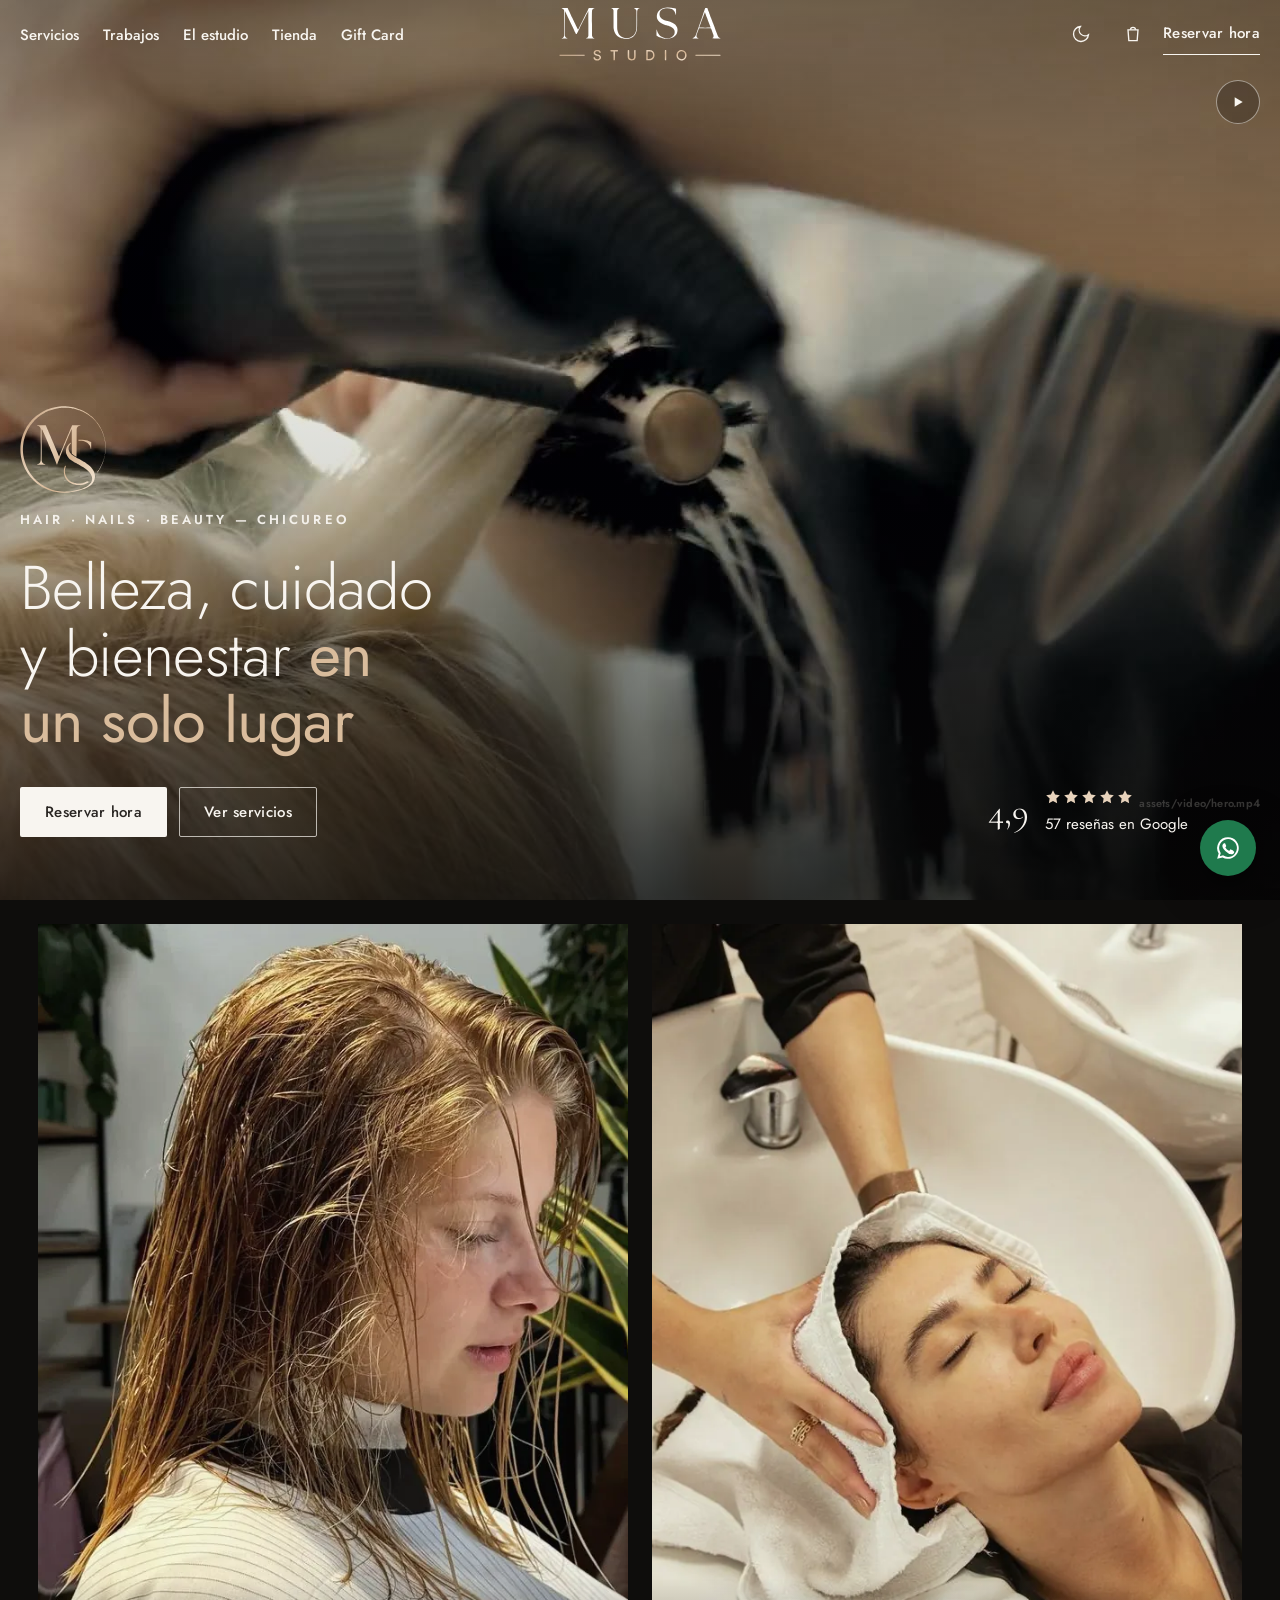
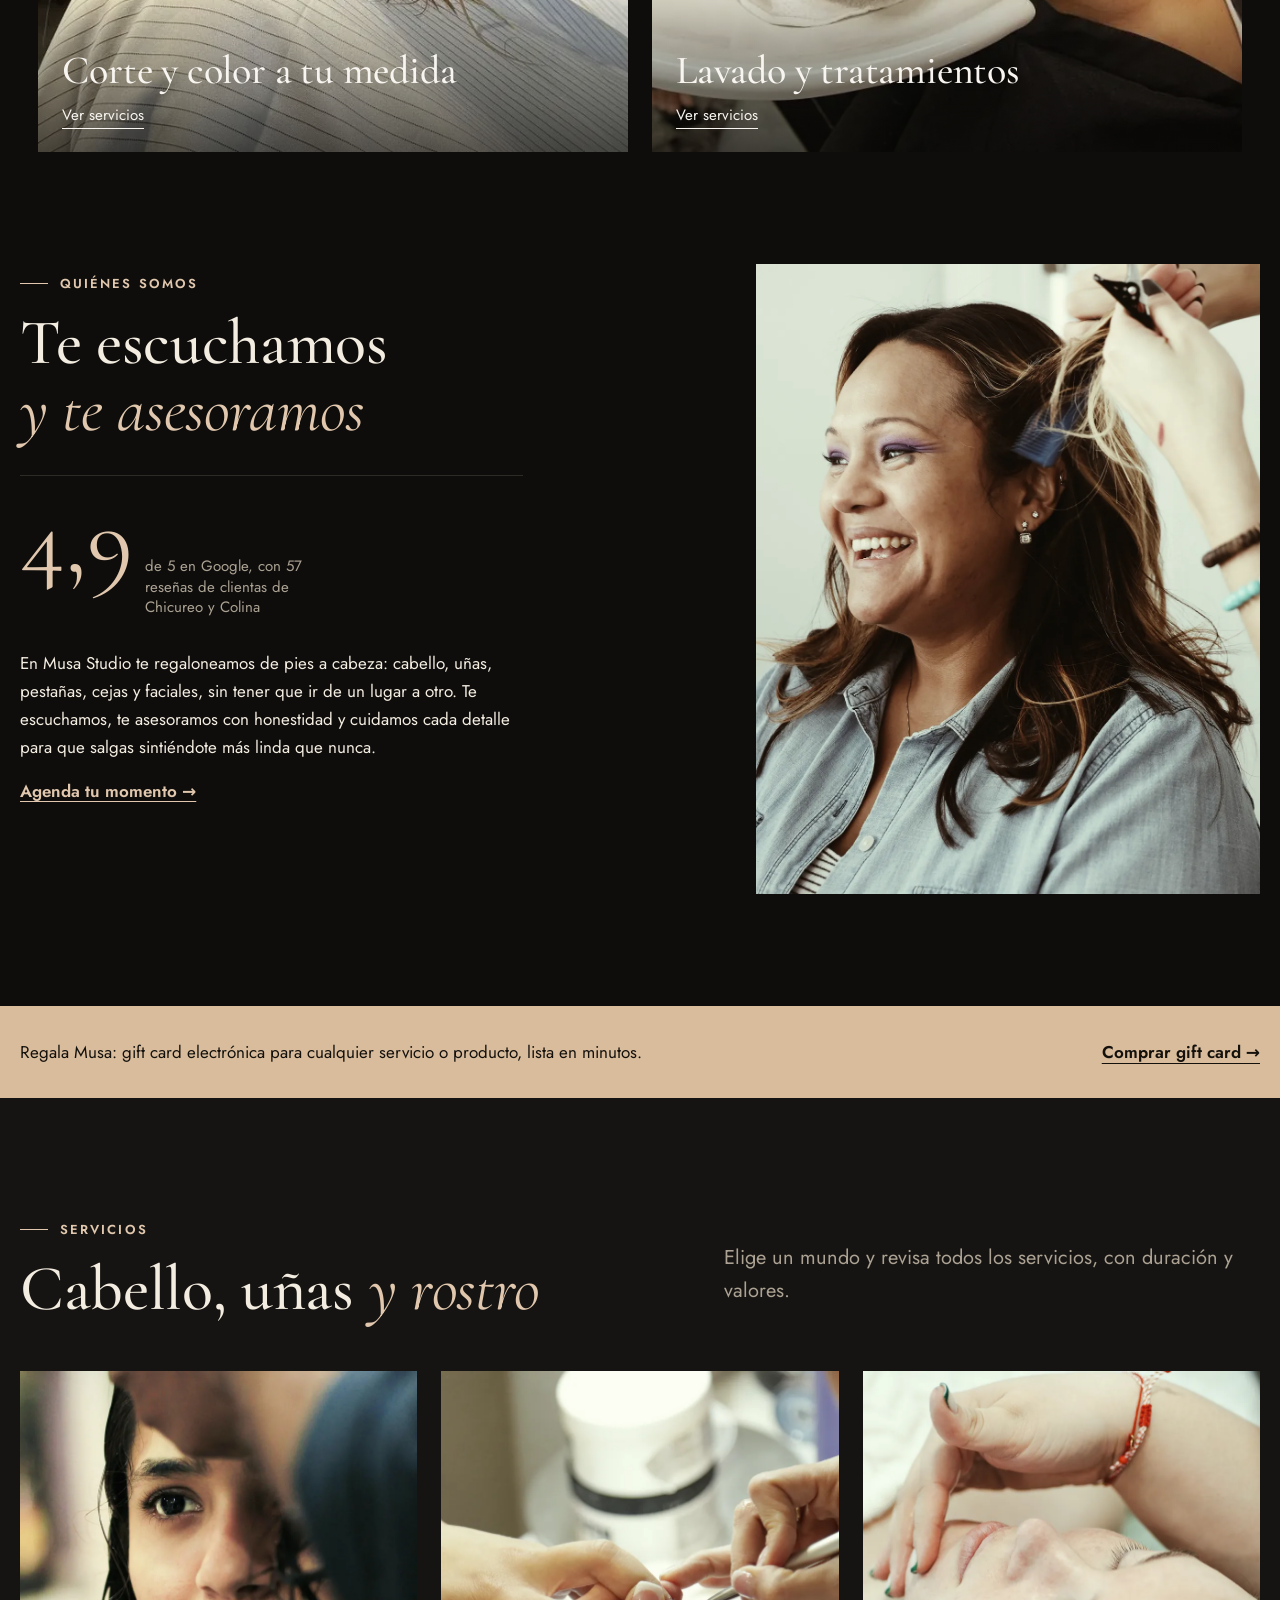
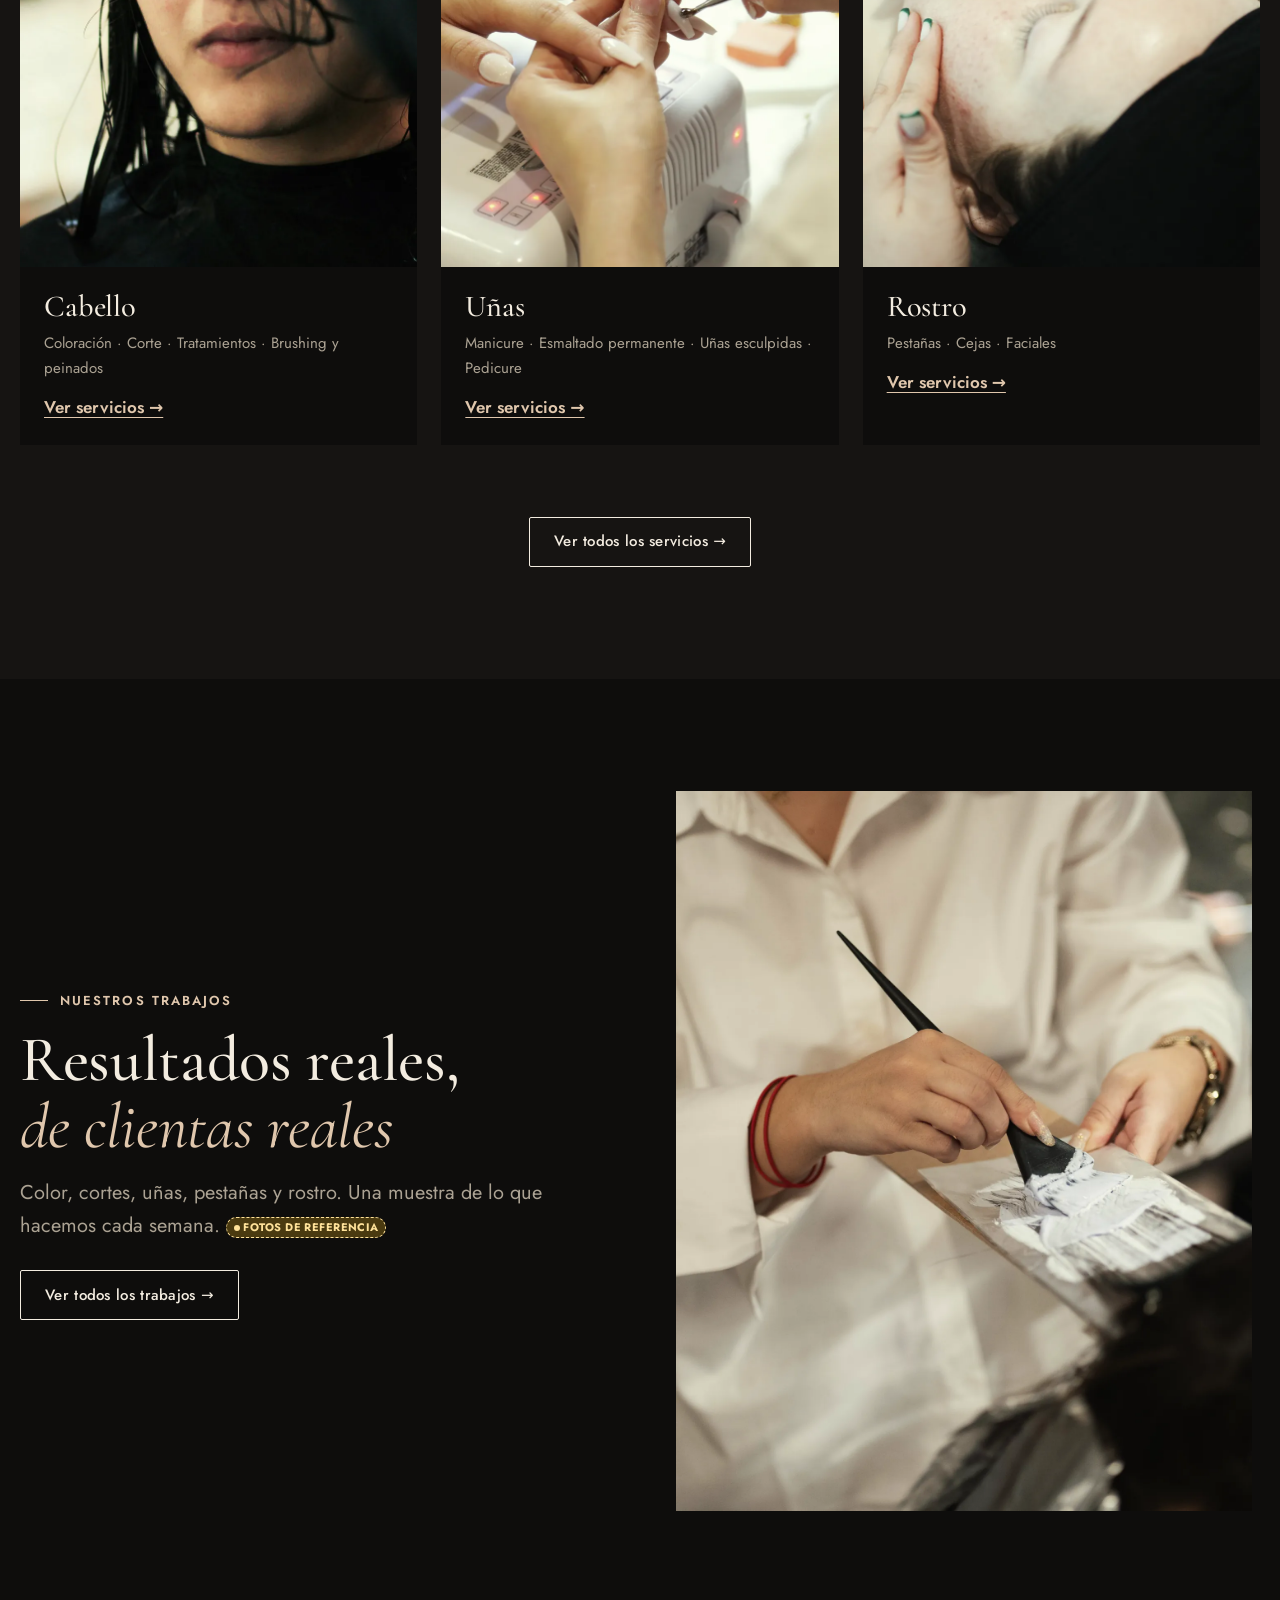
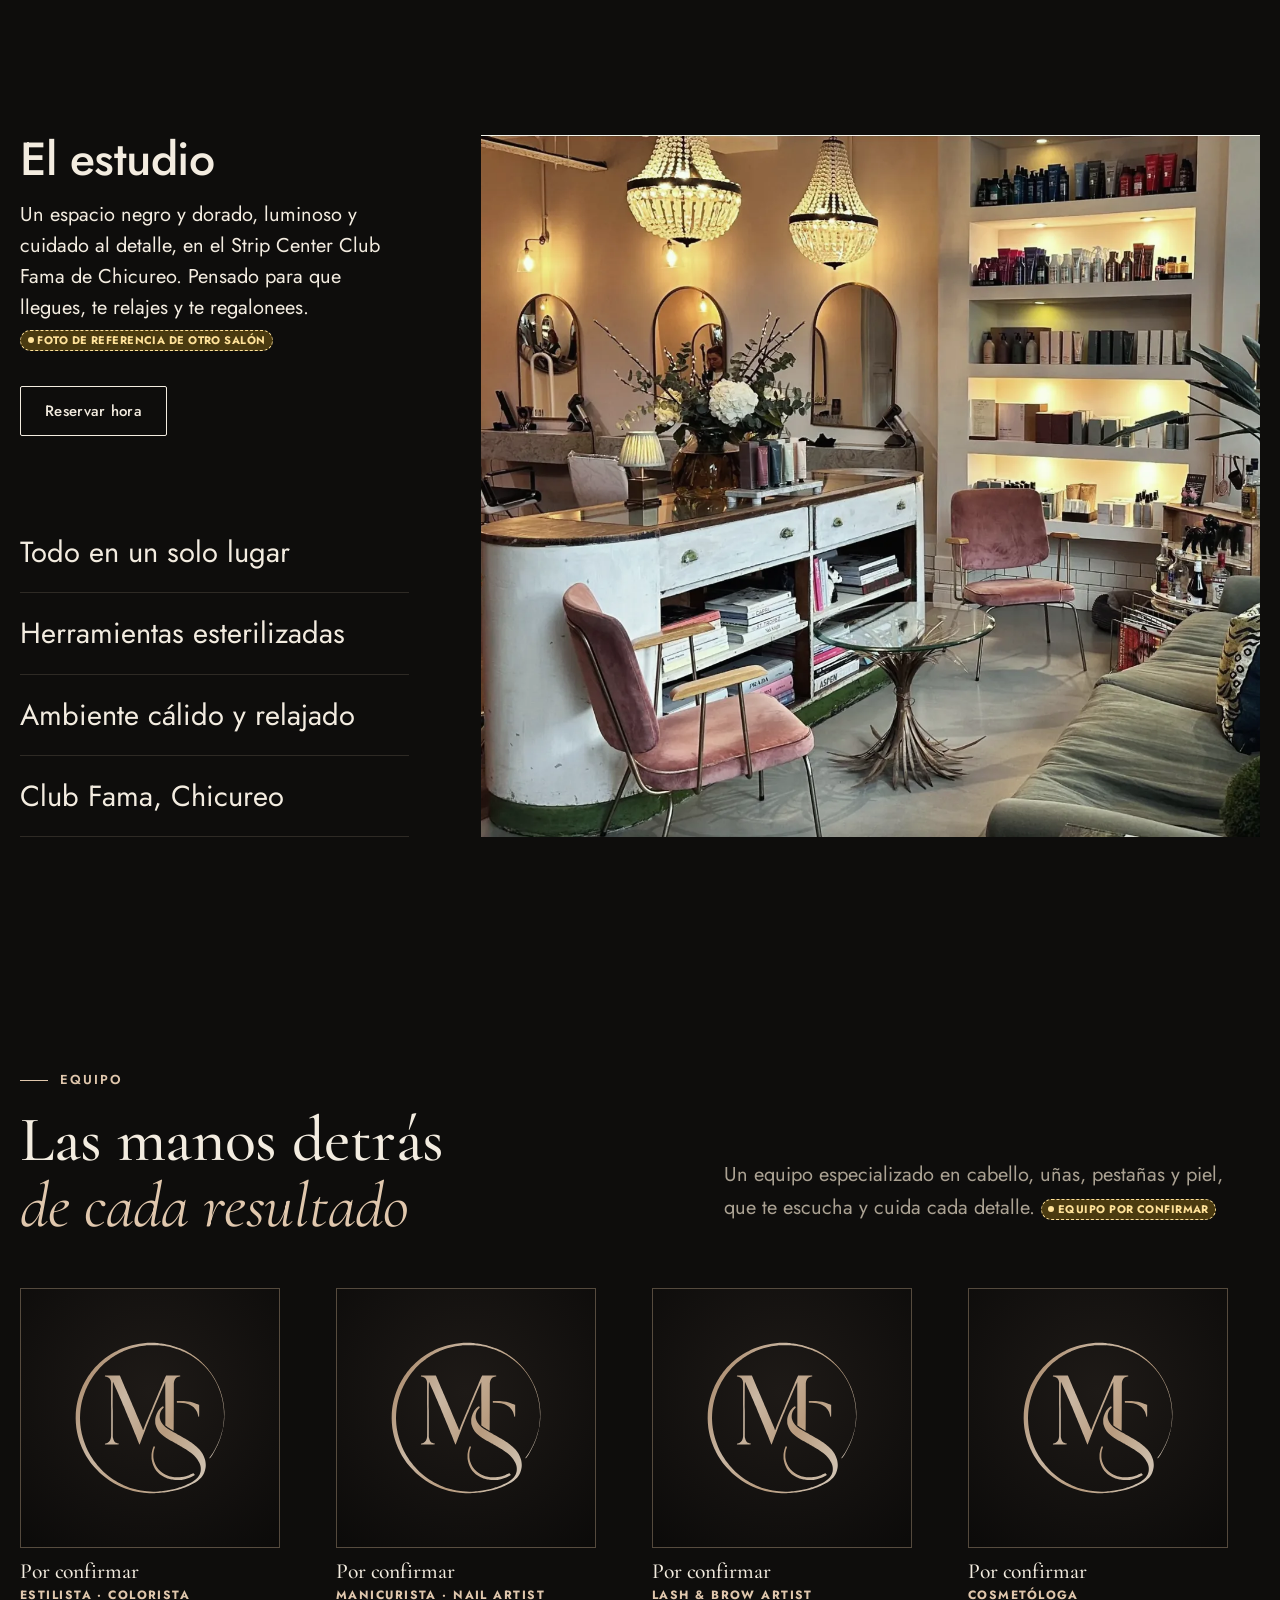
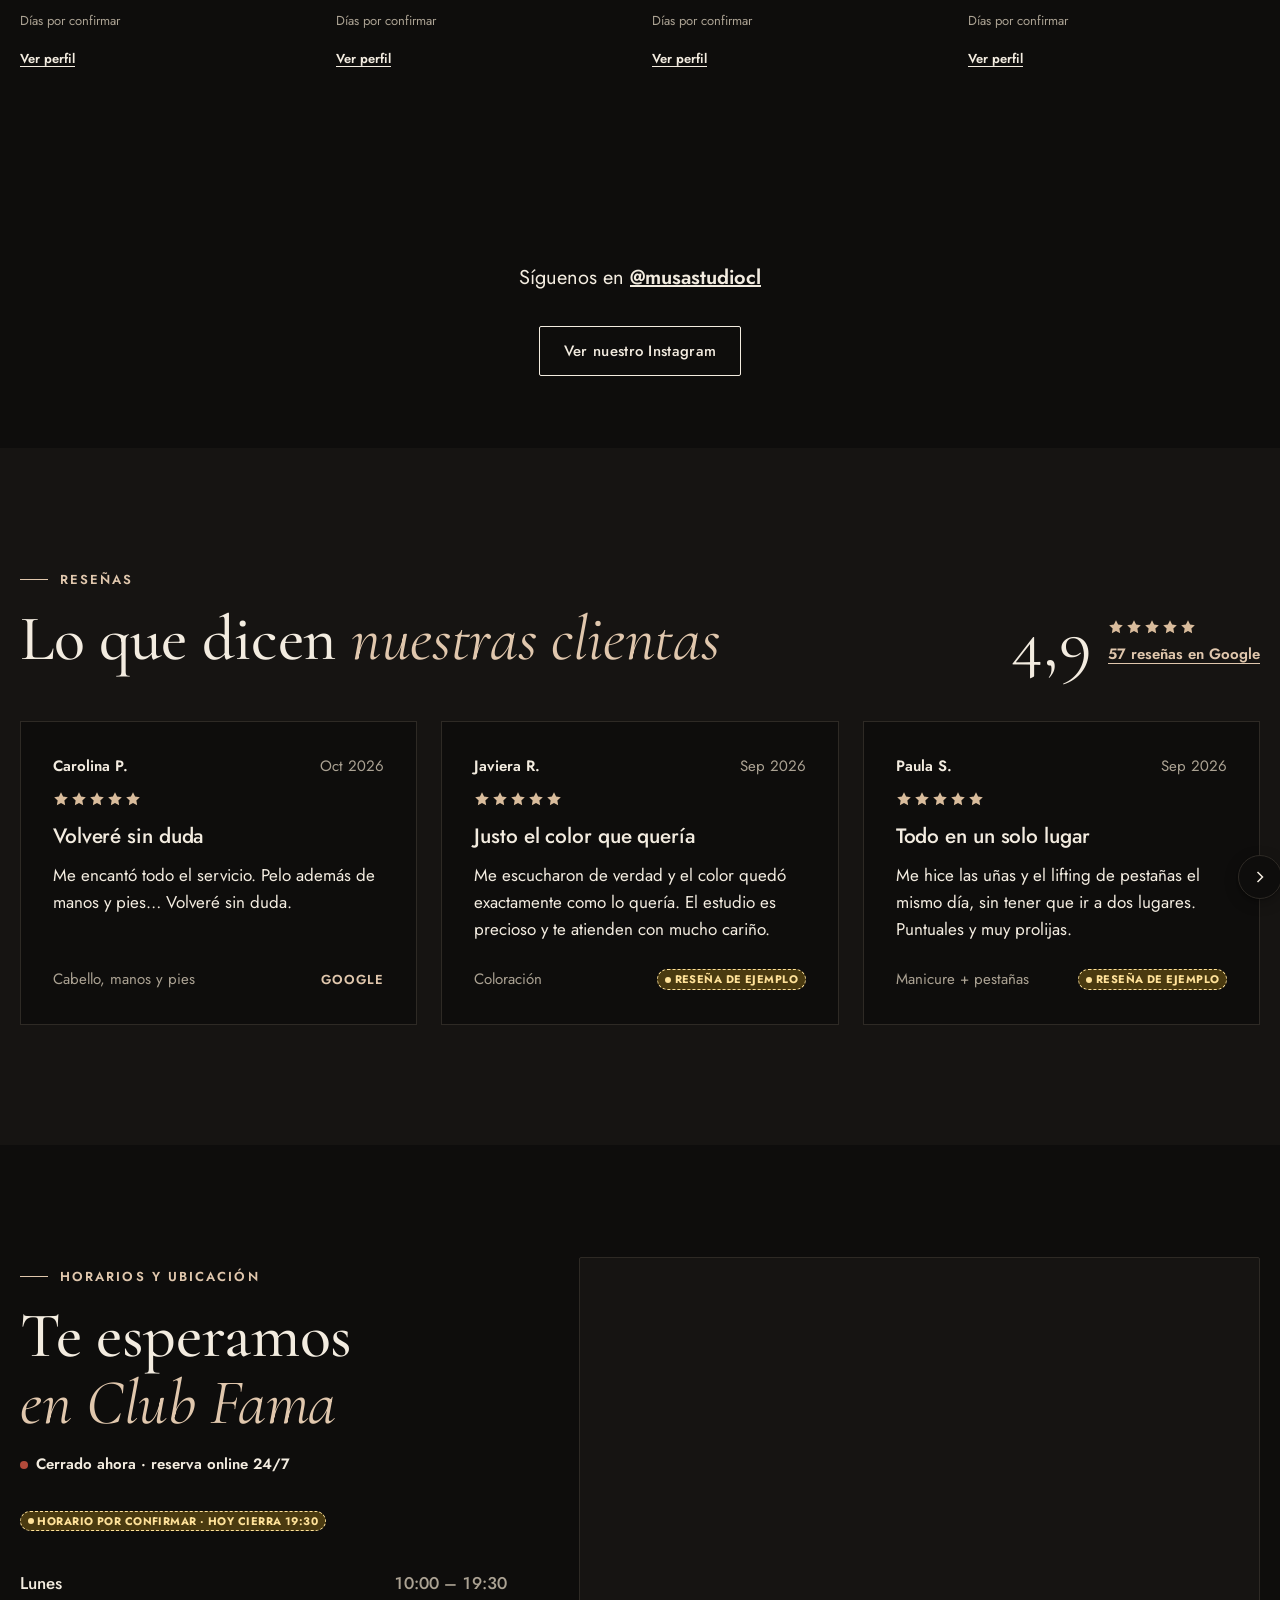
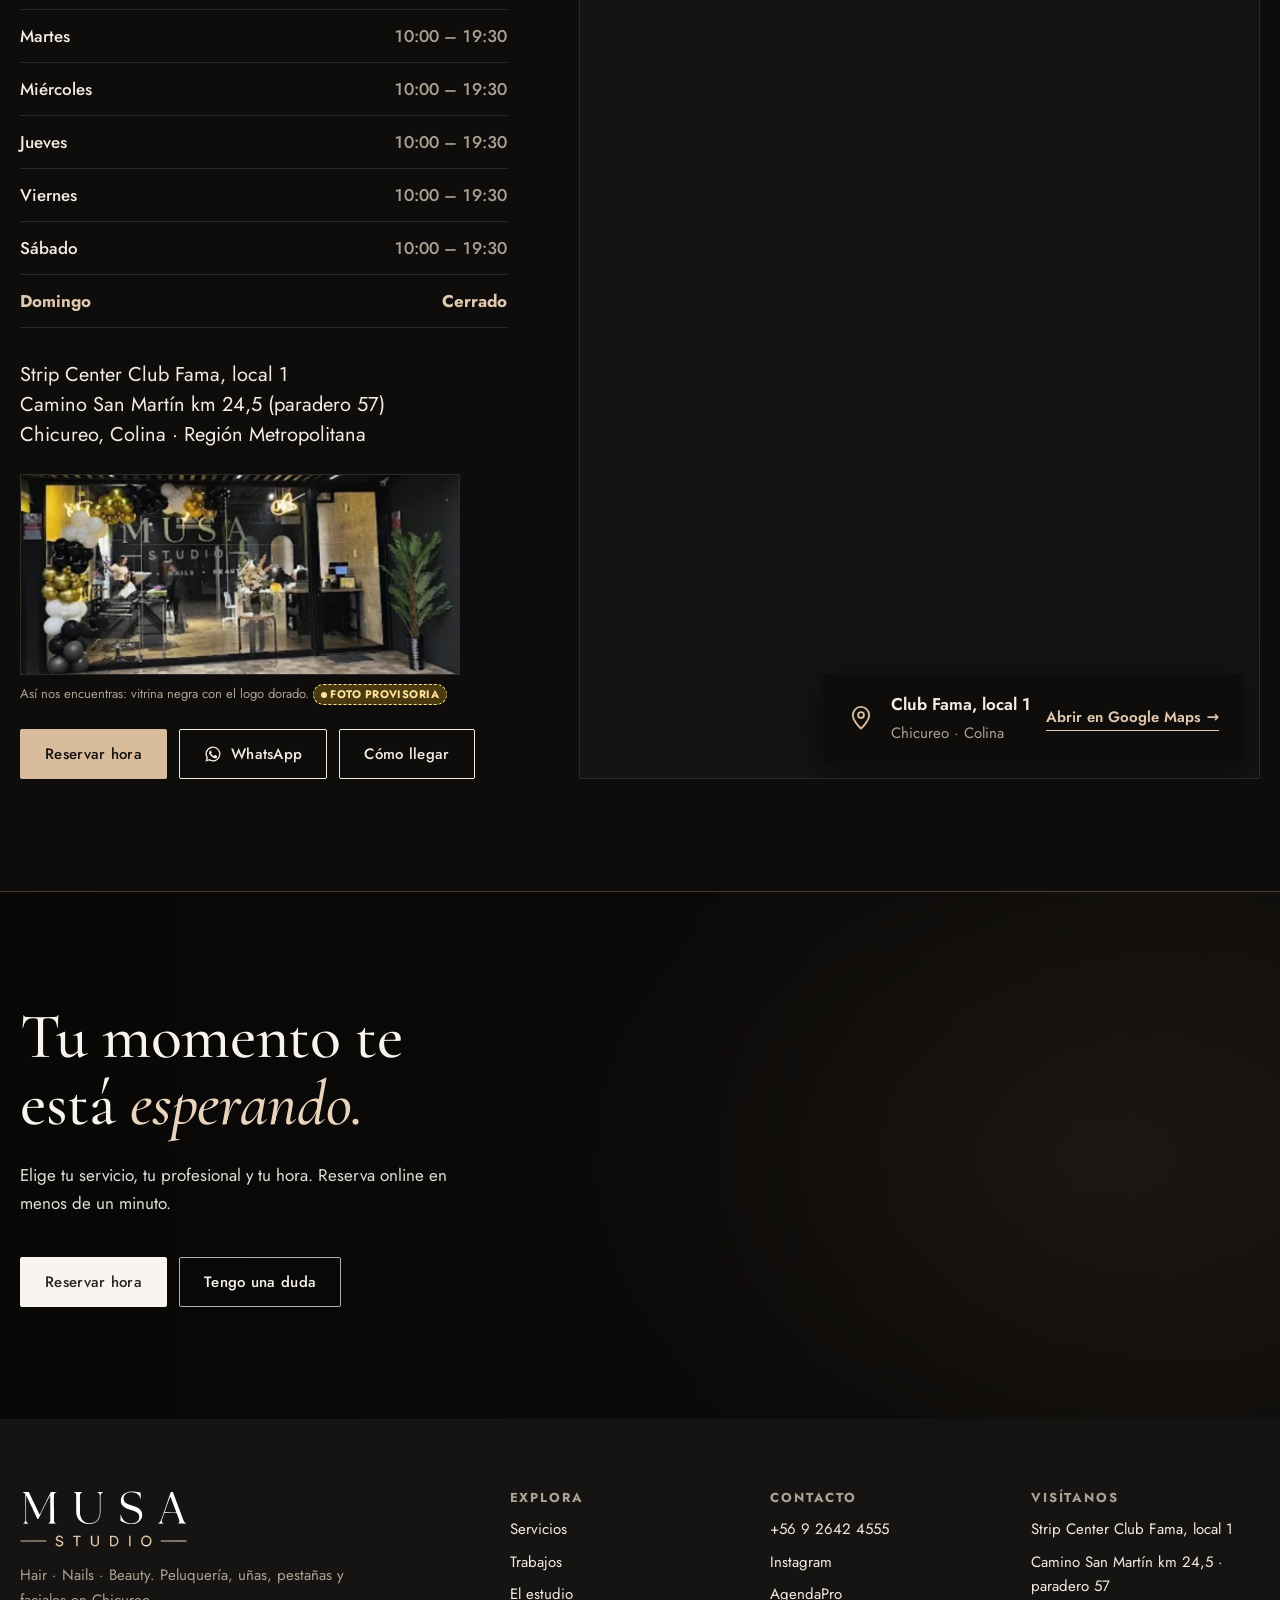
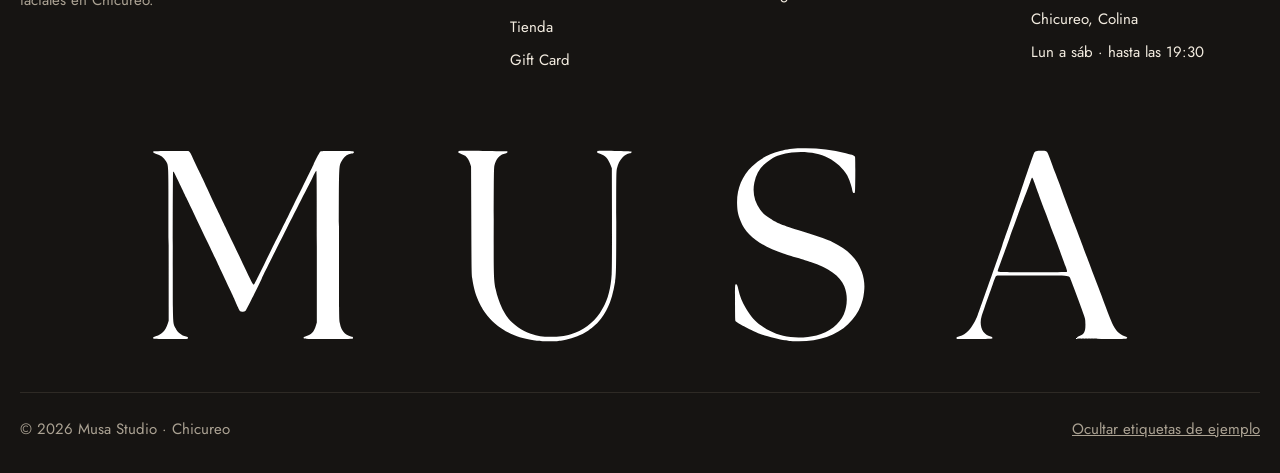
==== commit bf8bc481: "Reservar por categoría: cada grupo de servicios puede abrir su propio link de AgendaPro - Campo book" ====
--- a/index.html
+++ b/index.html
@@ -1283,42 +1283,43 @@
 };
 
 /* Servicios — categorías de AgendaPro agrupadas en 3 mundos.
-   Precios y duraciones DE EJEMPLO (AgendaPro indica "desde $3.000"): reemplazar con los reales. Agregar servicios = agregar filas. */
+   Precios y duraciones DE EJEMPLO (AgendaPro indica "desde $3.000"): reemplazar con los reales. Agregar servicios = agregar filas.
+   book: link de AgendaPro que abre directo esa categoría (se copia desde AgendaPro). Sin book, abre la agenda general. */
 const SERVICES = [
   { id: "cabello", name: "Cabello", img: "cabello-wide.webp",
     intro: "Color, corte y cuidado pensados para tu tipo de cabello. Siempre con diagnóstico previo.",
     groups: [
-      { id: "coloracion", name: "Coloración", items: [
+      { id: "coloracion", name: "Coloración", book: "", items: [
         ["Tintura raíz", "90 min", 35000], ["Tintura completa", "2 h", 45000], ["Balayage", "3 h", 90000],
         ["Mechas / babylights", "3 h", 80000], ["Baño de color", "60 min", 30000], ["Matiz", "45 min", 20000] ] },
-      { id: "corte", name: "Corte de cabello", items: [
+      { id: "corte", name: "Corte de cabello", book: "", items: [
         ["Corte + lavado + secado", "60 min", 22000], ["Despunte", "30 min", 12000], ["Corte de flequillo", "15 min", 5000],
         ["Corte niños", "30 min", 10000], ["Corte masculino", "30 min", 12000] ] },
-      { id: "tratamientos", name: "Tratamientos capilares", items: [
+      { id: "tratamientos", name: "Tratamientos capilares", book: "", items: [
         ["Hidratación profunda", "45 min", 25000], ["Nutrición y brillo", "45 min", 28000],
         ["Reconstrucción", "60 min", 32000], ["Alisado / keratina", "3 h", 65000] ] },
-      { id: "brushing", name: "Brushing y peinados", items: [
+      { id: "brushing", name: "Brushing y peinados", book: "", items: [
         ["Brushing", "45 min", 15000], ["Ondas", "45 min", 20000], ["Peinado de evento", "60 min", 32000] ] }
     ] },
   { id: "unas", name: "Uñas", img: "belleza-wide.webp",
     intro: "Manos y pies impecables, con herramientas esterilizadas y diseños a tu medida.",
     groups: [
-      { id: "manos", name: "Manicure", items: [
+      { id: "manos", name: "Manicure", book: "", items: [
         ["Manicure tradicional", "45 min", 10000], ["Esmaltado permanente", "60 min", 16000],
         ["Manicure rusa", "90 min", 22000], ["Kapping gel", "90 min", 22000], ["Uñas acrílicas / polygel", "2 h", 30000] ] },
-      { id: "pies", name: "Pedicure", items: [
+      { id: "pies", name: "Pedicure", book: "", items: [
         ["Pedicure spa", "60 min", 22000], ["Pedicure + esmaltado permanente", "75 min", 26000] ] },
-      { id: "otros-unas", name: "Extras", items: [
+      { id: "otros-unas", name: "Extras", book: "", items: [
         ["Retiro de esmaltado permanente", "20 min", 5000], ["Reparación de uña", "15 min", 3000], ["Diseño (por uña)", "—", 1500] ] }
     ] },
   { id: "rostro", name: "Rostro", img: "bienestar-wide.webp",
     intro: "Mirada y piel: pestañas, cejas y faciales para verte y sentirte tu mejor versión.",
     groups: [
-      { id: "pestanas", name: "Pestañas", items: [
+      { id: "pestanas", name: "Pestañas", book: "", items: [
         ["Lifting de pestañas", "60 min", 22000], ["Extensiones clásicas", "2 h", 35000], ["Extensiones volumen", "2 h 30 min", 42000], ["Retoque de extensiones", "60 min", 20000] ] },
-      { id: "cejas", name: "Cejas", items: [
+      { id: "cejas", name: "Cejas", book: "", items: [
         ["Diseño de cejas", "30 min", 10000], ["Laminado de cejas", "45 min", 20000], ["Henna de cejas", "45 min", 15000] ] },
-      { id: "faciales", name: "Faciales", items: [
+      { id: "faciales", name: "Faciales", book: "", items: [
         ["Limpieza facial profunda", "75 min", 32000], ["Hidratación facial", "60 min", 28000] ] }
     ] }
 ];
@@ -1416,7 +1417,7 @@
    LINKS CENTRALIZADOS (AgendaPro, WhatsApp, Instagram)
    ============================================================ */
 function wireLinks(root = document){
-  $$(".js-book", root).forEach(a => a.href = CONFIG.agendapro);
+  $$(".js-book", root).forEach(a => a.href = a.dataset.book || CONFIG.agendapro);
   $$(".js-reviews", root).forEach(a => a.href = CONFIG.reviews);
   $$(".js-ig", root).forEach(a => a.href = CONFIG.instagram);
   $$(".js-wa", root).forEach(a => {
@@ -1489,7 +1490,7 @@
       </div>
       ${c.groups.map(g => `
         <div class="svc-group" id="${c.id}-${g.id}" data-spy="${c.id}" data-sub="${c.id}-${g.id}">
-          <div class="svc-group__head"><h3>${g.name}</h3><a class="link js-book" href="#" target="_blank" rel="noopener">Reservar →</a></div>
+          <div class="svc-group__head"><h3>${g.name}</h3><a class="link js-book" ${g.book ? `data-book="${esc(g.book)}"` : ""} href="#" target="_blank" rel="noopener">Reservar →</a></div>
           <ul class="svc-rows">
             ${g.items.map(([n, d, p]) => `<li data-q="${esc(norm(n + " " + g.name + " " + c.name))}"><span class="svc-rows__name">${esc(n)}</span><span class="svc-rows__dur">${esc(d)}</span><span class="svc-rows__price">desde ${clp(p)}</span></li>`).join("")}
           </ul>
@@ -1865,8 +1866,10 @@
   const modal = $("#booking"), frame = $("#bookingFrame"), loading = $(".booking__loading", modal);
   $$(".js-book-ext").forEach(a => a.href = CONFIG.agendapro);
   frame.addEventListener("load", () => { if (frame.src) loading.hidden = true; });
-  const open = () => {
-    if (!frame.src) frame.src = CONFIG.agendapro;
+  // Cada botón abre su propio link (p. ej. la categoría "Corte de cabello"); si no tiene, la agenda general
+  const open = (url = CONFIG.agendapro) => {
+    if (frame.getAttribute("src") !== url) { loading.hidden = false; frame.src = url; }
+    $$(".js-book-ext").forEach(a => a.href = url);
     modal.hidden = false; requestAnimationFrame(() => modal.classList.add("is-open"));
     lastFocus = document.activeElement; document.body.style.overflow = "hidden";
     setTimeout(() => $("#bookingClose").focus(), 60);
@@ -1878,7 +1881,7 @@
   document.addEventListener("click", e => {
     const a = e.target.closest(".js-book");
     if (!a || e.metaKey || e.ctrlKey || e.shiftKey || e.button === 1) return; // cmd/ctrl+clic: pestaña nueva
-    e.preventDefault(); $("#mnav")?.classList.contains("is-open") && $("#menuClose").click(); open();
+    e.preventDefault(); $("#mnav")?.classList.contains("is-open") && $("#menuClose").click(); open(a.href);
   });
   $("#bookingClose").addEventListener("click", close);
   modal.addEventListener("click", e => { if (e.target === modal) close(); });
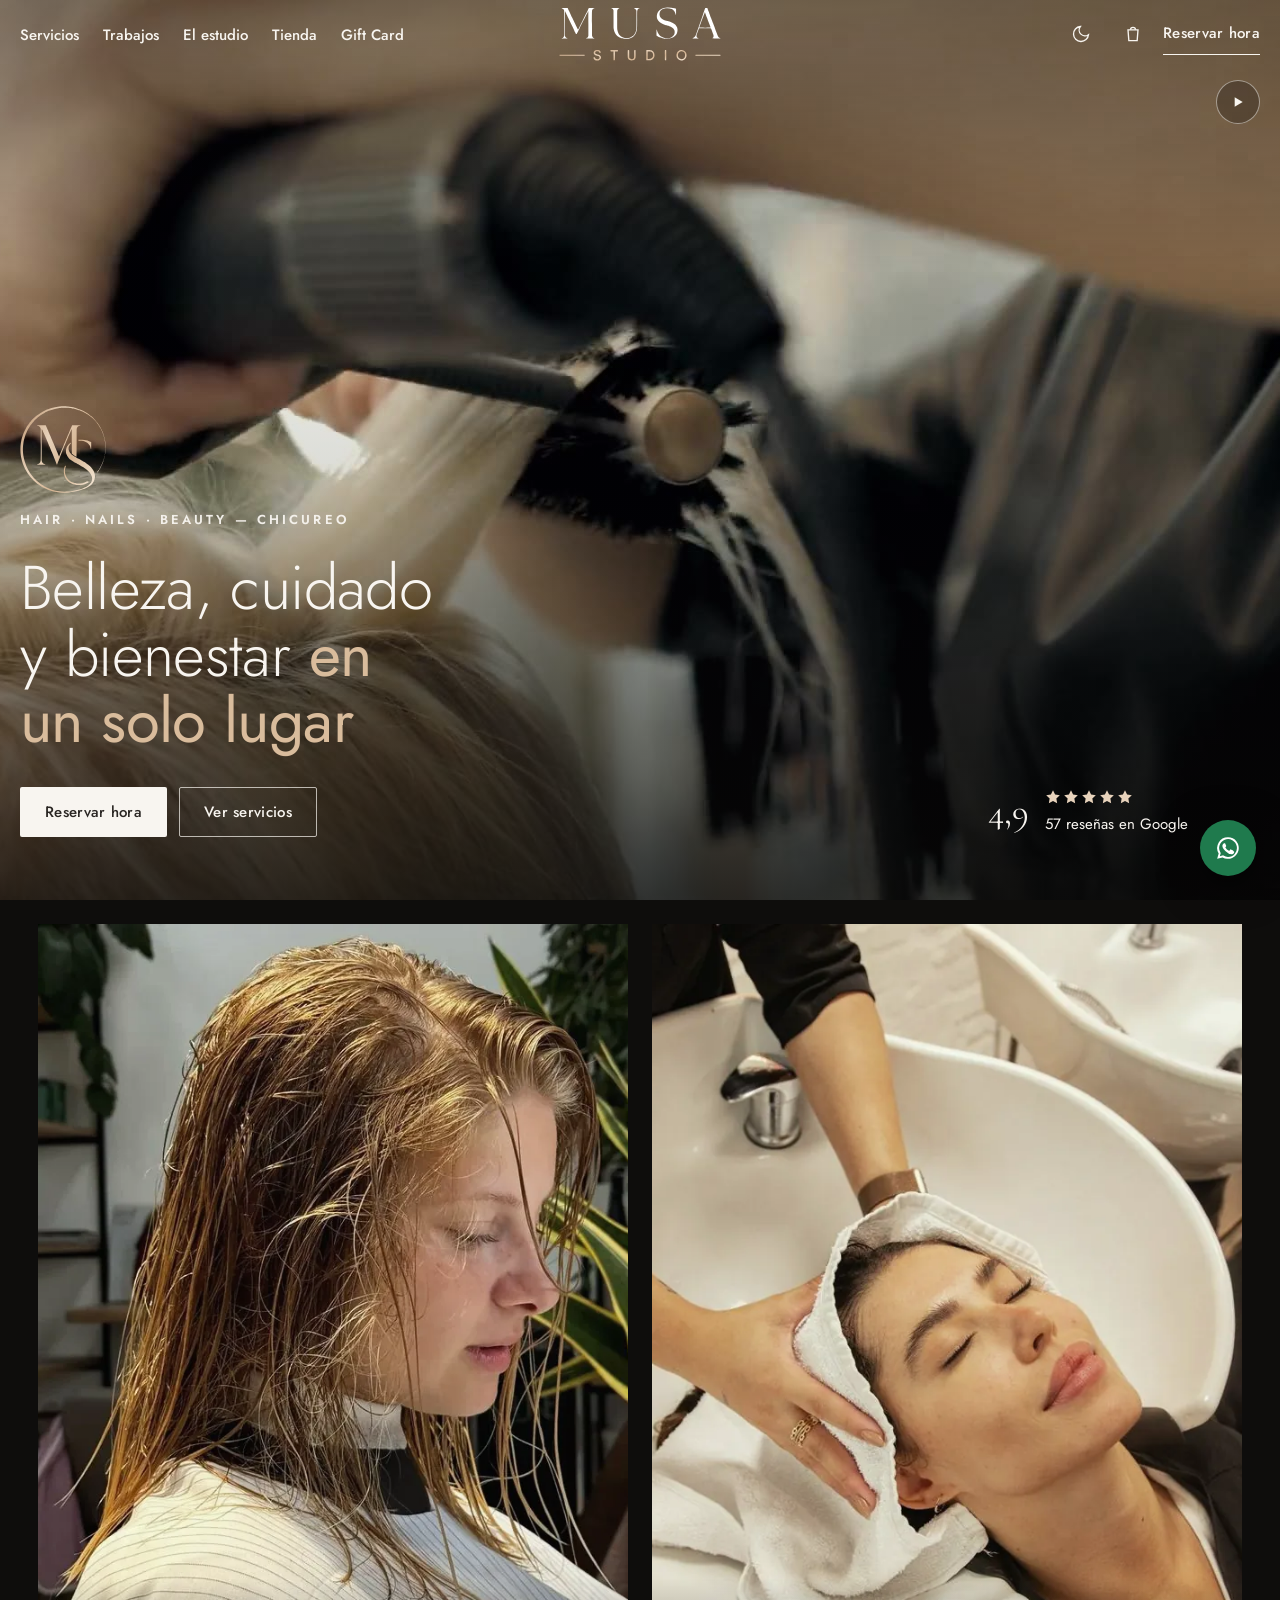
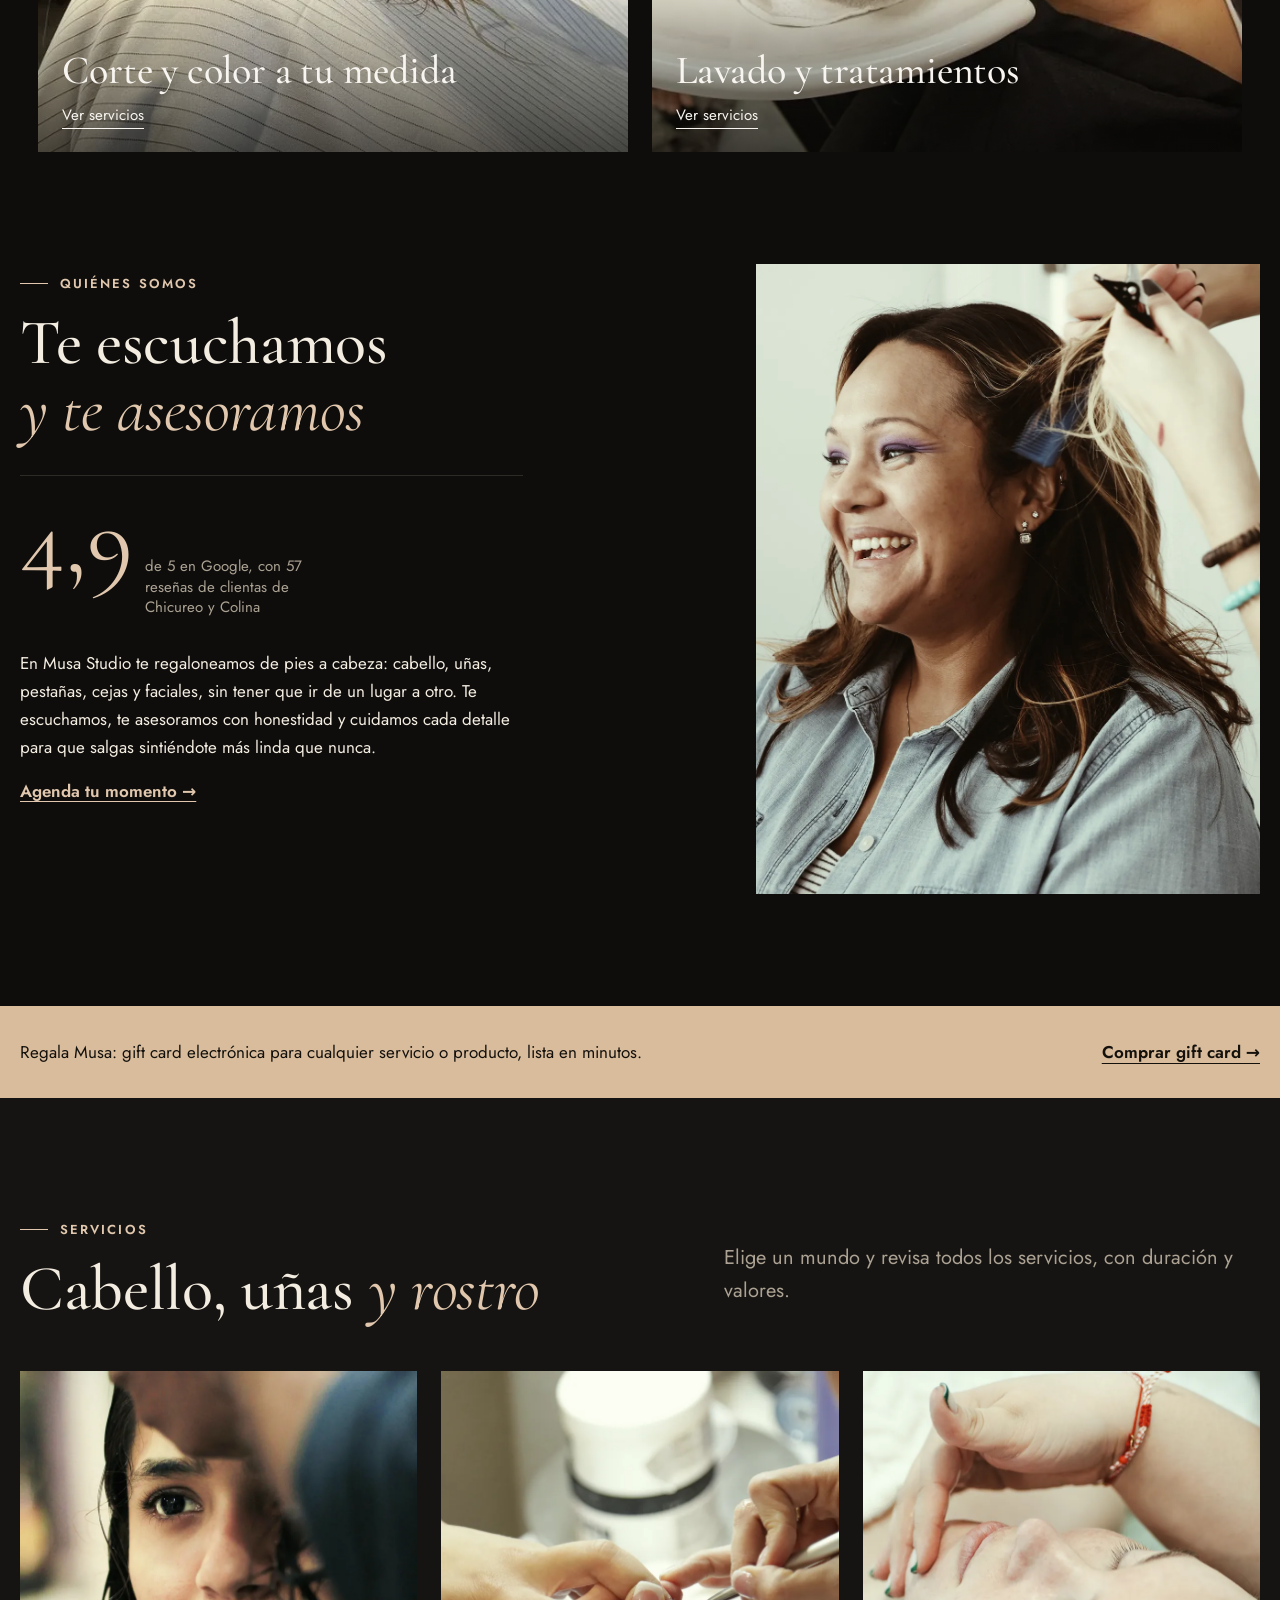
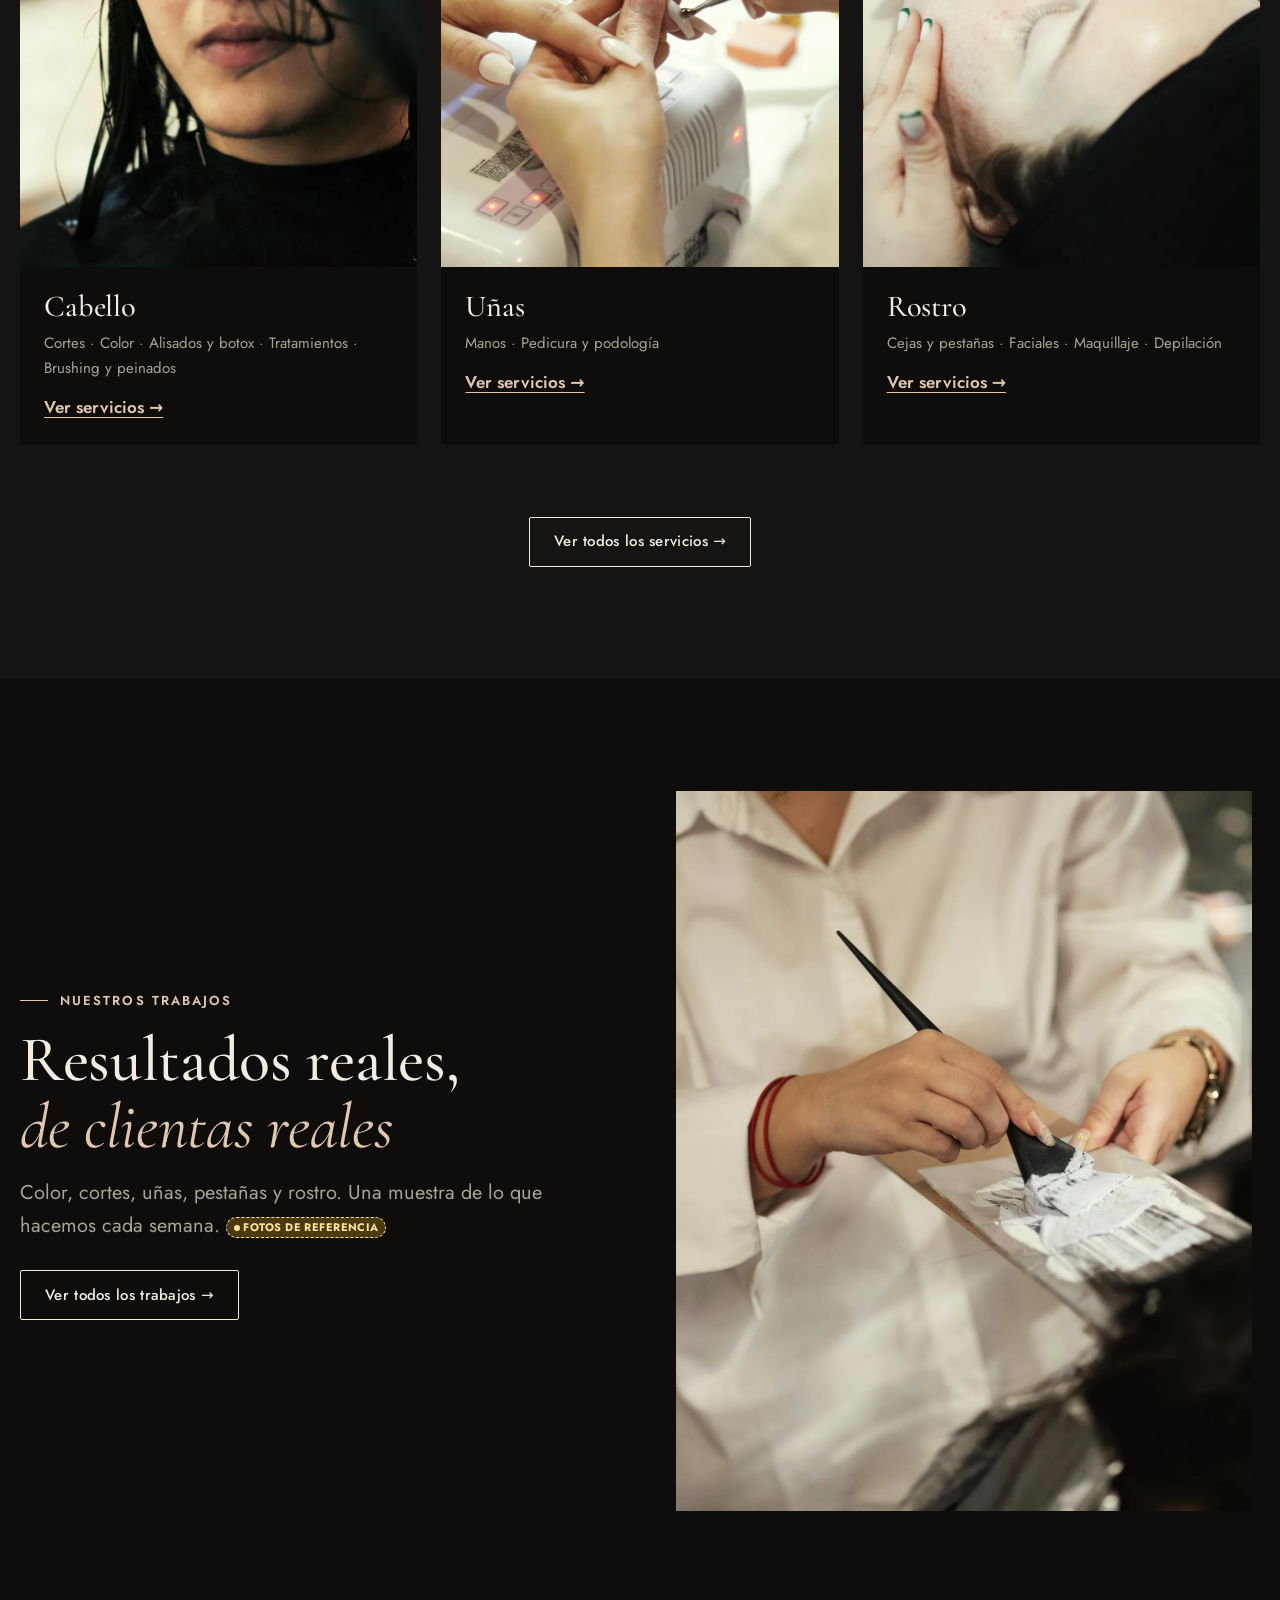
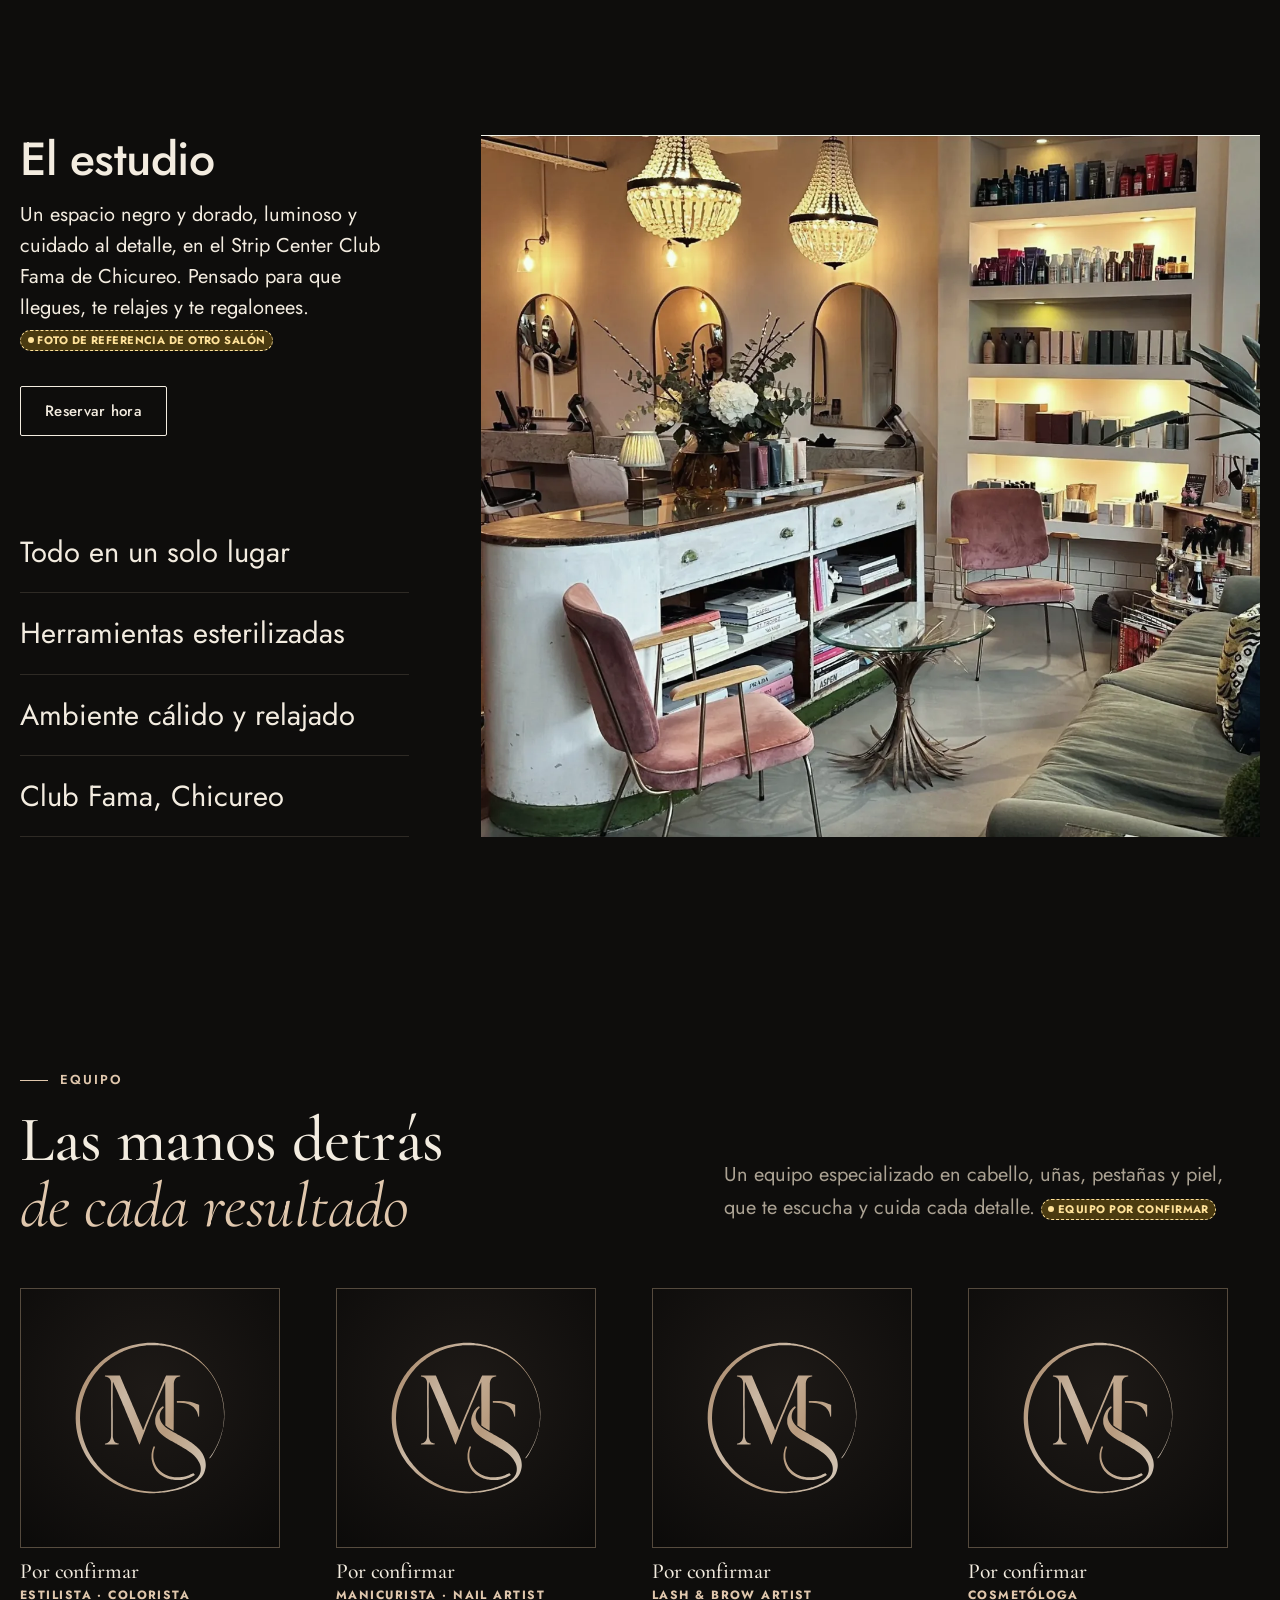
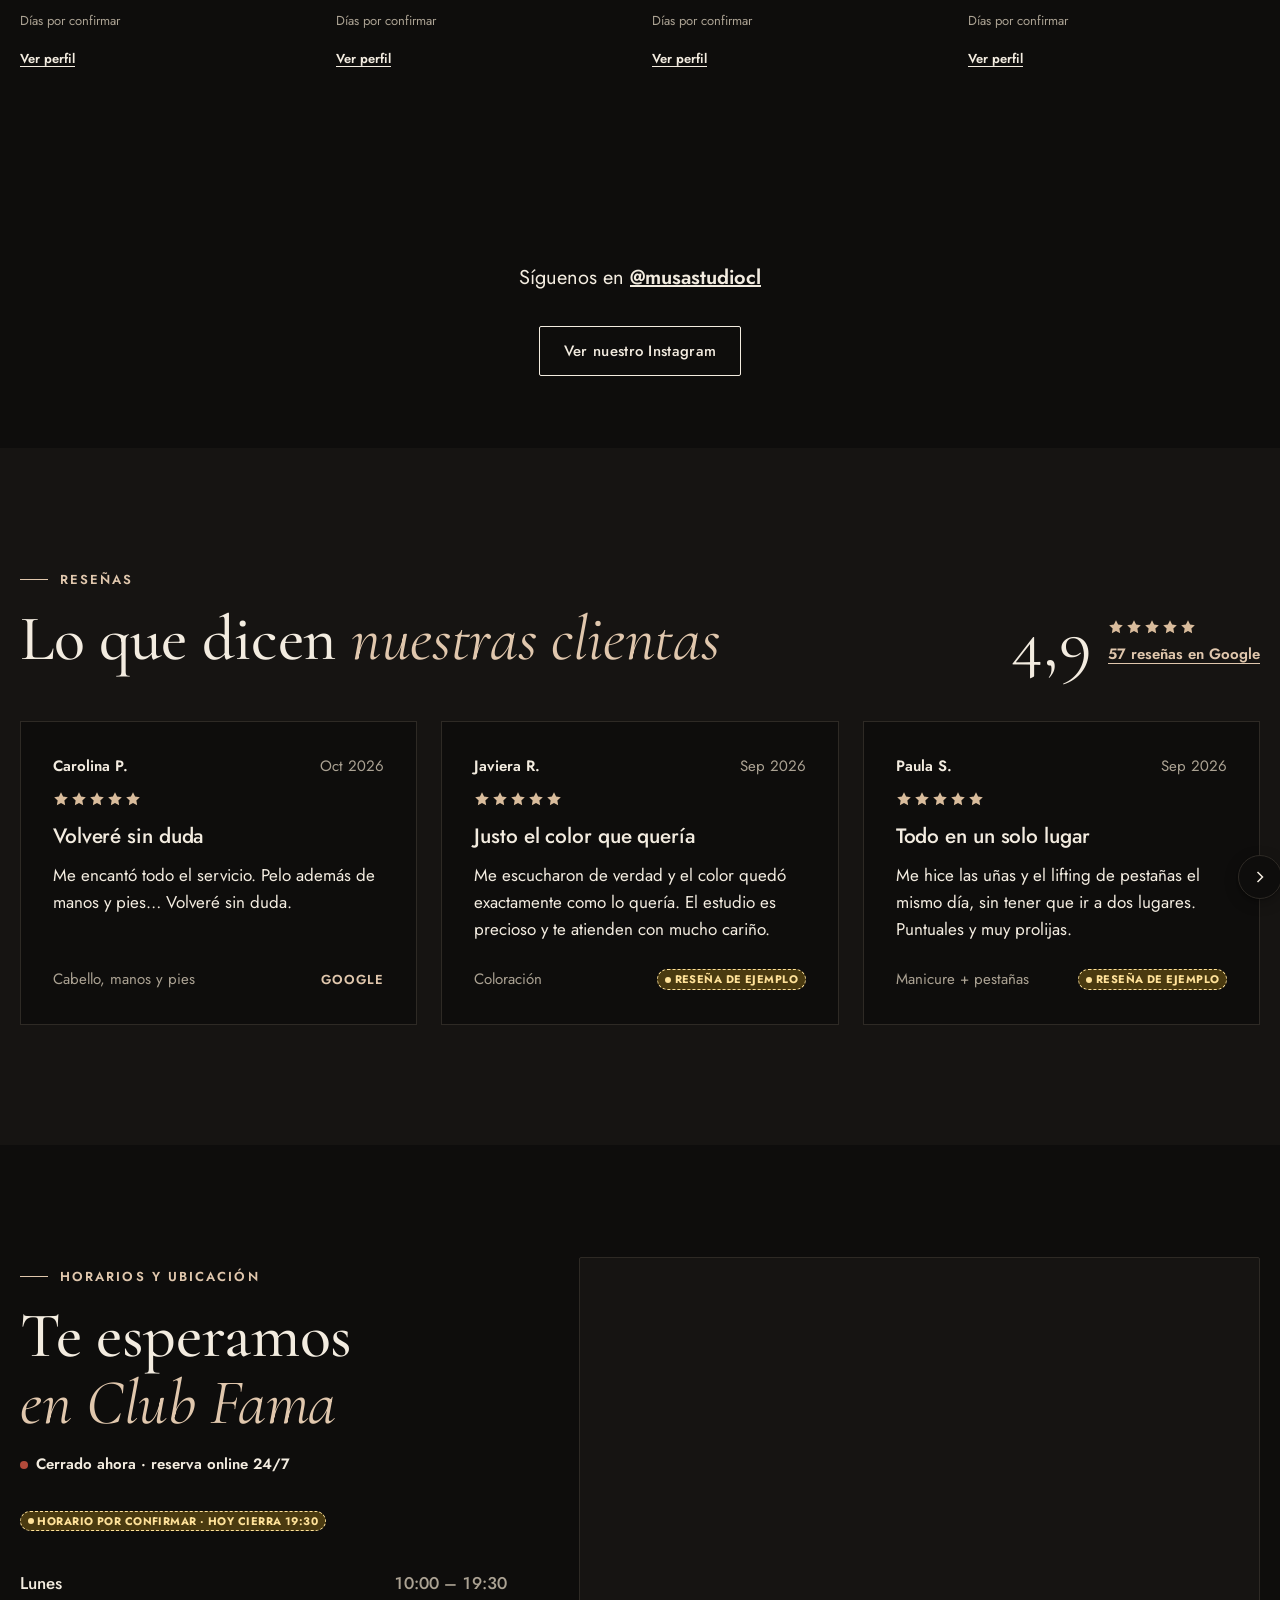
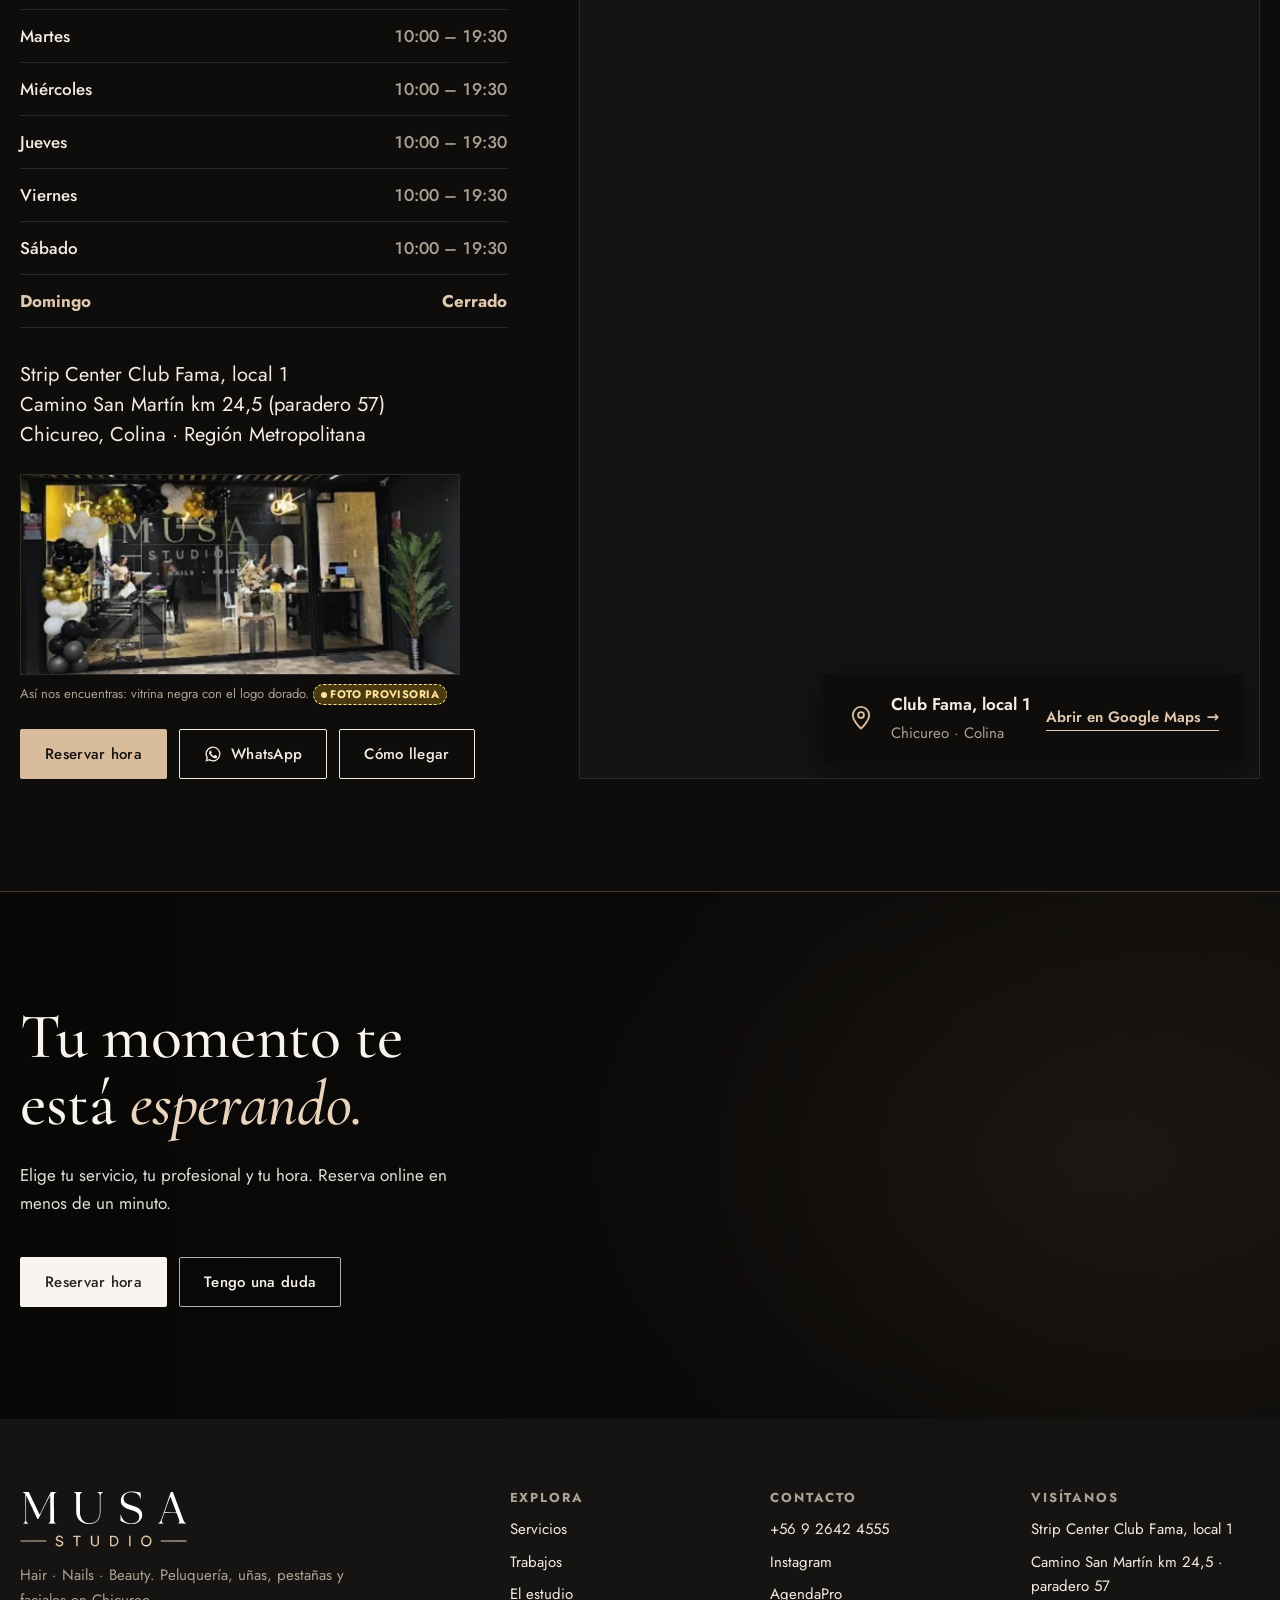
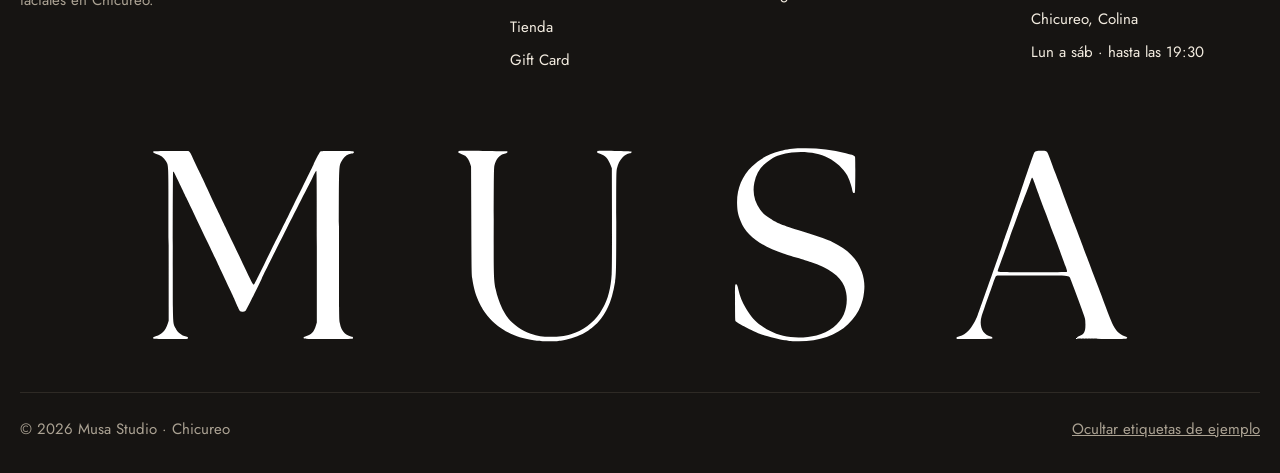
==== commit c55d34f5: "Servicios con las categorías reales de AgendaPro - Grupos renombrados como en AgendaPro (Cortes, Col" ====
--- a/index.html
+++ b/index.html
@@ -766,6 +766,8 @@
 .booking__head{display:flex;align-items:center;gap:var(--sp-4);padding:var(--sp-3) var(--sp-3) var(--sp-3) var(--sp-5);border-bottom:1px solid var(--c-line)}
 .booking__head h2{font-size:1.5rem;margin-right:auto}
 .booking__head h2,.booking__ext{white-space:nowrap}
+.booking__hint{margin:0;padding:var(--sp-3) var(--sp-5);background:var(--c-surface);border-bottom:1px solid var(--c-line);font-size:var(--fs-sm)}
+.booking__hint strong{color:var(--c-accent-ink);font-weight:600}
 .booking__ext{font-size:var(--fs-xs);font-weight:600;color:var(--c-accent-ink);text-underline-offset:.25em}
 .booking__body{position:relative;flex:1;background:#fff}
 .booking__body iframe{position:absolute;inset:0;width:100%;height:100%;border:0}
@@ -834,7 +836,7 @@
 .svc-cat__title{position:absolute;left:0;right:0;bottom:0;padding:var(--sp-7) var(--sp-5) var(--sp-4);color:#F8F5F0;background:linear-gradient(transparent, rgba(8,7,6,.7))}
 .svc-cat__title h2{font-size:clamp(2rem, 1.5rem + 2vw, 3rem)}
 .svc-cat__title p{margin:var(--sp-1) 0 0;font-size:var(--fs-sm);opacity:.92;max-width:60ch}
-.svc-group{padding:var(--sp-4) 0 var(--sp-5);border-bottom:1px solid var(--c-line);scroll-margin-top:calc(var(--header-h) + 72px)}
+.svc-group{padding:var(--sp-4) 0 var(--sp-5);border-bottom:1px solid var(--c-line);scroll-margin-top:calc(var(--header-h) + 84px)}
 .svc-group[hidden]{display:none}
 .svc-group__head{display:flex;justify-content:space-between;align-items:baseline;gap:var(--sp-4);margin-bottom:var(--sp-3)}
 .svc-group__head h3{font-family:var(--font-body);font-weight:600;font-size:1.2rem}
@@ -998,15 +1000,15 @@
     <div class="svc-cards">
       <a class="svc-card reveal" data-delay="0" href="servicios.html#cabello">
         <div class="ph" data-file="assets/img/servicios/home-cabello.webp"><img src="assets/img/servicios/home-cabello.webp" alt="Estilista dando ondas con tenaza" loading="lazy" width="800" height="1000"></div>
-        <div class="svc-card__body"><h3>Cabello</h3><p>Coloración · Corte · Tratamientos · Brushing y peinados</p><span class="link">Ver servicios →</span></div>
+        <div class="svc-card__body"><h3>Cabello</h3><p>Cortes · Color · Alisados y botox · Tratamientos · Brushing y peinados</p><span class="link">Ver servicios →</span></div>
       </a>
       <a class="svc-card reveal" data-delay="1" href="servicios.html#unas">
         <div class="ph" data-file="assets/img/servicios/home-belleza.webp"><img src="assets/img/servicios/home-belleza.webp" alt="Manicure con herramientas esterilizadas" loading="lazy" width="800" height="1000"></div>
-        <div class="svc-card__body"><h3>Uñas</h3><p>Manicure · Esmaltado permanente · Uñas esculpidas · Pedicure</p><span class="link">Ver servicios →</span></div>
+        <div class="svc-card__body"><h3>Uñas</h3><p>Manos · Pedicura y podología</p><span class="link">Ver servicios →</span></div>
       </a>
       <a class="svc-card reveal" data-delay="2" href="servicios.html#rostro">
         <div class="ph" data-file="assets/img/servicios/home-bienestar.webp"><img src="assets/img/servicios/home-bienestar.webp" alt="Clienta relajada durante un tratamiento facial" loading="lazy" width="800" height="1000"></div>
-        <div class="svc-card__body"><h3>Rostro</h3><p>Pestañas · Cejas · Faciales</p><span class="link">Ver servicios →</span></div>
+        <div class="svc-card__body"><h3>Rostro</h3><p>Cejas y pestañas · Faciales · Maquillaje · Depilación</p><span class="link">Ver servicios →</span></div>
       </a>
     </div>
     <div class="more-row reveal"><a class="btn btn--ghost" href="servicios.html">Ver todos los servicios →</a></div>
@@ -1228,6 +1230,7 @@
         <svg viewBox="0 0 24 24" fill="none" stroke="currentColor" stroke-width="1.6" aria-hidden="true"><path d="M6 6l12 12M18 6L6 18"/></svg>
       </button>
     </div>
+    <p class="booking__hint" id="bookingHint" aria-live="polite" hidden></p>
     <div class="booking__body">
       <p class="booking__loading" aria-live="polite">Cargando agenda…</p>
       <iframe id="bookingFrame" title="Agenda de Musa Studio en AgendaPro" loading="lazy" allow="payment"></iframe>
@@ -1284,43 +1287,50 @@
 
 /* Servicios — categorías de AgendaPro agrupadas en 3 mundos.
    Precios y duraciones DE EJEMPLO (AgendaPro indica "desde $3.000"): reemplazar con los reales. Agregar servicios = agregar filas.
-   book: link de AgendaPro que abre directo esa categoría (se copia desde AgendaPro). Sin book, abre la agenda general. */
-const SERVICES = [
+   book: link de AgendaPro para esa categoría, si algún día AgendaPro lo permite (hoy su URL no cambia por categoría).
+   Sin book se abre la agenda general y la ventana indica qué categoría elegir. */
+const SERVICES = [   // nombres de grupo = categorías reales de AgendaPro (para que la indicación de la reserva coincida)
   { id: "cabello", name: "Cabello", img: "cabello-wide.webp",
     intro: "Color, corte y cuidado pensados para tu tipo de cabello. Siempre con diagnóstico previo.",
     groups: [
-      { id: "coloracion", name: "Coloración", book: "", items: [
+      { id: "cortes", name: "Cortes", book: "", items: [
+        ["Corte + lavado + secado", "60 min", 22000], ["Despunte", "30 min", 12000], ["Corte de flequillo", "15 min", 5000],
+        ["Corte niños", "30 min", 10000], ["Corte masculino", "30 min", 12000] ] },
+      { id: "color", name: "Color", book: "", items: [
         ["Tintura raíz", "90 min", 35000], ["Tintura completa", "2 h", 45000], ["Balayage", "3 h", 90000],
         ["Mechas / babylights", "3 h", 80000], ["Baño de color", "60 min", 30000], ["Matiz", "45 min", 20000] ] },
-      { id: "corte", name: "Corte de cabello", book: "", items: [
-        ["Corte + lavado + secado", "60 min", 22000], ["Despunte", "30 min", 12000], ["Corte de flequillo", "15 min", 5000],
-        ["Corte niños", "30 min", 10000], ["Corte masculino", "30 min", 12000] ] },
+      { id: "alisados", name: "Alisados y botox capilares", book: "", items: [
+        ["Alisado / keratina", "3 h", 65000], ["Botox capilar", "2 h", 45000] ] },
       { id: "tratamientos", name: "Tratamientos capilares", book: "", items: [
-        ["Hidratación profunda", "45 min", 25000], ["Nutrición y brillo", "45 min", 28000],
-        ["Reconstrucción", "60 min", 32000], ["Alisado / keratina", "3 h", 65000] ] },
-      { id: "brushing", name: "Brushing y peinados", book: "", items: [
-        ["Brushing", "45 min", 15000], ["Ondas", "45 min", 20000], ["Peinado de evento", "60 min", 32000] ] }
+        ["Hidratación profunda", "45 min", 25000], ["Nutrición y brillo", "45 min", 28000], ["Reconstrucción", "60 min", 32000] ] },
+      { id: "brushing", name: "Brushing, secados, planchados, ondas y peinados", book: "", items: [
+        ["Brushing", "45 min", 15000], ["Secado", "30 min", 10000], ["Planchado", "45 min", 15000],
+        ["Ondas", "45 min", 20000], ["Peinado de evento", "60 min", 32000] ] },
+      { id: "lavado", name: "Lavado", book: "", items: [
+        ["Lavado", "20 min", 6000], ["Lavado + secado", "40 min", 12000] ] }
     ] },
   { id: "unas", name: "Uñas", img: "belleza-wide.webp",
     intro: "Manos y pies impecables, con herramientas esterilizadas y diseños a tu medida.",
     groups: [
-      { id: "manos", name: "Manicure", book: "", items: [
+      { id: "manos", name: "Manos", book: "", items: [
         ["Manicure tradicional", "45 min", 10000], ["Esmaltado permanente", "60 min", 16000],
-        ["Manicure rusa", "90 min", 22000], ["Kapping gel", "90 min", 22000], ["Uñas acrílicas / polygel", "2 h", 30000] ] },
-      { id: "pies", name: "Pedicure", book: "", items: [
-        ["Pedicure spa", "60 min", 22000], ["Pedicure + esmaltado permanente", "75 min", 26000] ] },
-      { id: "otros-unas", name: "Extras", book: "", items: [
-        ["Retiro de esmaltado permanente", "20 min", 5000], ["Reparación de uña", "15 min", 3000], ["Diseño (por uña)", "—", 1500] ] }
+        ["Manicure rusa", "90 min", 22000], ["Kapping gel", "90 min", 22000], ["Uñas acrílicas / polygel", "2 h", 30000],
+        ["Retiro de esmaltado permanente", "20 min", 5000] ] },
+      { id: "pies", name: "Pedicura y podología", book: "", items: [
+        ["Pedicure spa", "60 min", 22000], ["Pedicure + esmaltado permanente", "75 min", 26000], ["Podología", "60 min", 25000] ] }
     ] },
   { id: "rostro", name: "Rostro", img: "bienestar-wide.webp",
-    intro: "Mirada y piel: pestañas, cejas y faciales para verte y sentirte tu mejor versión.",
+    intro: "Mirada, piel y maquillaje para verte y sentirte bien.",
     groups: [
-      { id: "pestanas", name: "Pestañas", book: "", items: [
-        ["Lifting de pestañas", "60 min", 22000], ["Extensiones clásicas", "2 h", 35000], ["Extensiones volumen", "2 h 30 min", 42000], ["Retoque de extensiones", "60 min", 20000] ] },
-      { id: "cejas", name: "Cejas", book: "", items: [
-        ["Diseño de cejas", "30 min", 10000], ["Laminado de cejas", "45 min", 20000], ["Henna de cejas", "45 min", 15000] ] },
-      { id: "faciales", name: "Faciales", book: "", items: [
-        ["Limpieza facial profunda", "75 min", 32000], ["Hidratación facial", "60 min", 28000] ] }
+      { id: "cejas-pestanas", name: "Cejas y pestañas", book: "", items: [
+        ["Lifting de pestañas", "60 min", 22000], ["Extensiones de pestañas", "2 h", 35000],
+        ["Diseño de cejas", "30 min", 10000], ["Laminado de cejas", "45 min", 20000] ] },
+      { id: "faciales", name: "Tratamientos faciales", book: "", items: [
+        ["Limpieza facial profunda", "75 min", 32000], ["Hidratación facial", "60 min", 28000] ] },
+      { id: "maquillaje", name: "Maquillaje", book: "", items: [
+        ["Maquillaje social", "60 min", 30000], ["Maquillaje de novia", "90 min", 60000] ] },
+      { id: "depilacion", name: "Depilación", book: "", items: [
+        ["Rostro completo", "20 min", 10000], ["Axilas", "15 min", 8000], ["Piernas completas", "45 min", 20000] ] }
     ] }
 ];
 
@@ -1490,7 +1500,7 @@
       </div>
       ${c.groups.map(g => `
         <div class="svc-group" id="${c.id}-${g.id}" data-spy="${c.id}" data-sub="${c.id}-${g.id}">
-          <div class="svc-group__head"><h3>${g.name}</h3><a class="link js-book" ${g.book ? `data-book="${esc(g.book)}"` : ""} href="#" target="_blank" rel="noopener">Reservar →</a></div>
+          <div class="svc-group__head"><h3>${g.name}</h3><a class="link js-book" data-hint="${esc(g.name)}" ${g.book ? `data-book="${esc(g.book)}"` : ""} href="#" target="_blank" rel="noopener" aria-label="Reservar ${esc(g.name)}">Reservar →</a></div>
           <ul class="svc-rows">
             ${g.items.map(([n, d, p]) => `<li data-q="${esc(norm(n + " " + g.name + " " + c.name))}"><span class="svc-rows__name">${esc(n)}</span><span class="svc-rows__dur">${esc(d)}</span><span class="svc-rows__price">desde ${clp(p)}</span></li>`).join("")}
           </ul>
@@ -1514,6 +1524,12 @@
   }, { rootMargin: "-30% 0px -60% 0px" });
   $$(".svc-group, .svc-cat__head", $("#svcList")).forEach(el => { if (!el.dataset.spy) el.dataset.spy = el.closest(".svc-cat").id; io.observe(el); });
   mark(SERVICES[0].id, null);
+  // La lista se arma con JS: si se llega con #categoría, se vuelve a ubicar cuando terminan de cargar fotos y fuentes
+  const target = location.hash && document.getElementById(decodeURIComponent(location.hash.slice(1)));
+  if (target && target.closest("#svcList")) {
+    const go = () => target.scrollIntoView({ block: "start" });
+    go(); window.addEventListener("load", go, { once: true }); document.fonts && document.fonts.ready.then(go);
+  }
 
   // Buscador
   const input = $("#svcSearch"), empty = $("#svcEmpty");
@@ -1867,7 +1883,11 @@
   $$(".js-book-ext").forEach(a => a.href = CONFIG.agendapro);
   frame.addEventListener("load", () => { if (frame.src) loading.hidden = true; });
   // Cada botón abre su propio link (p. ej. la categoría "Corte de cabello"); si no tiene, la agenda general
-  const open = (url = CONFIG.agendapro) => {
+  const hint = $("#bookingHint");
+  const open = (url = CONFIG.agendapro, cat = "") => {
+    // AgendaPro no permite abrir una categoría por link: se indica cuál elegir
+    hint.hidden = !cat;
+    if (cat) hint.innerHTML = `En la agenda, elige <strong>${esc(cat)}</strong>.`;
     if (frame.getAttribute("src") !== url) { loading.hidden = false; frame.src = url; }
     $$(".js-book-ext").forEach(a => a.href = url);
     modal.hidden = false; requestAnimationFrame(() => modal.classList.add("is-open"));
@@ -1881,7 +1901,7 @@
   document.addEventListener("click", e => {
     const a = e.target.closest(".js-book");
     if (!a || e.metaKey || e.ctrlKey || e.shiftKey || e.button === 1) return; // cmd/ctrl+clic: pestaña nueva
-    e.preventDefault(); $("#mnav")?.classList.contains("is-open") && $("#menuClose").click(); open(a.href);
+    e.preventDefault(); $("#mnav")?.classList.contains("is-open") && $("#menuClose").click(); open(a.href, a.dataset.hint || "");
   });
   $("#bookingClose").addEventListener("click", close);
   modal.addEventListener("click", e => { if (e.target === modal) close(); });
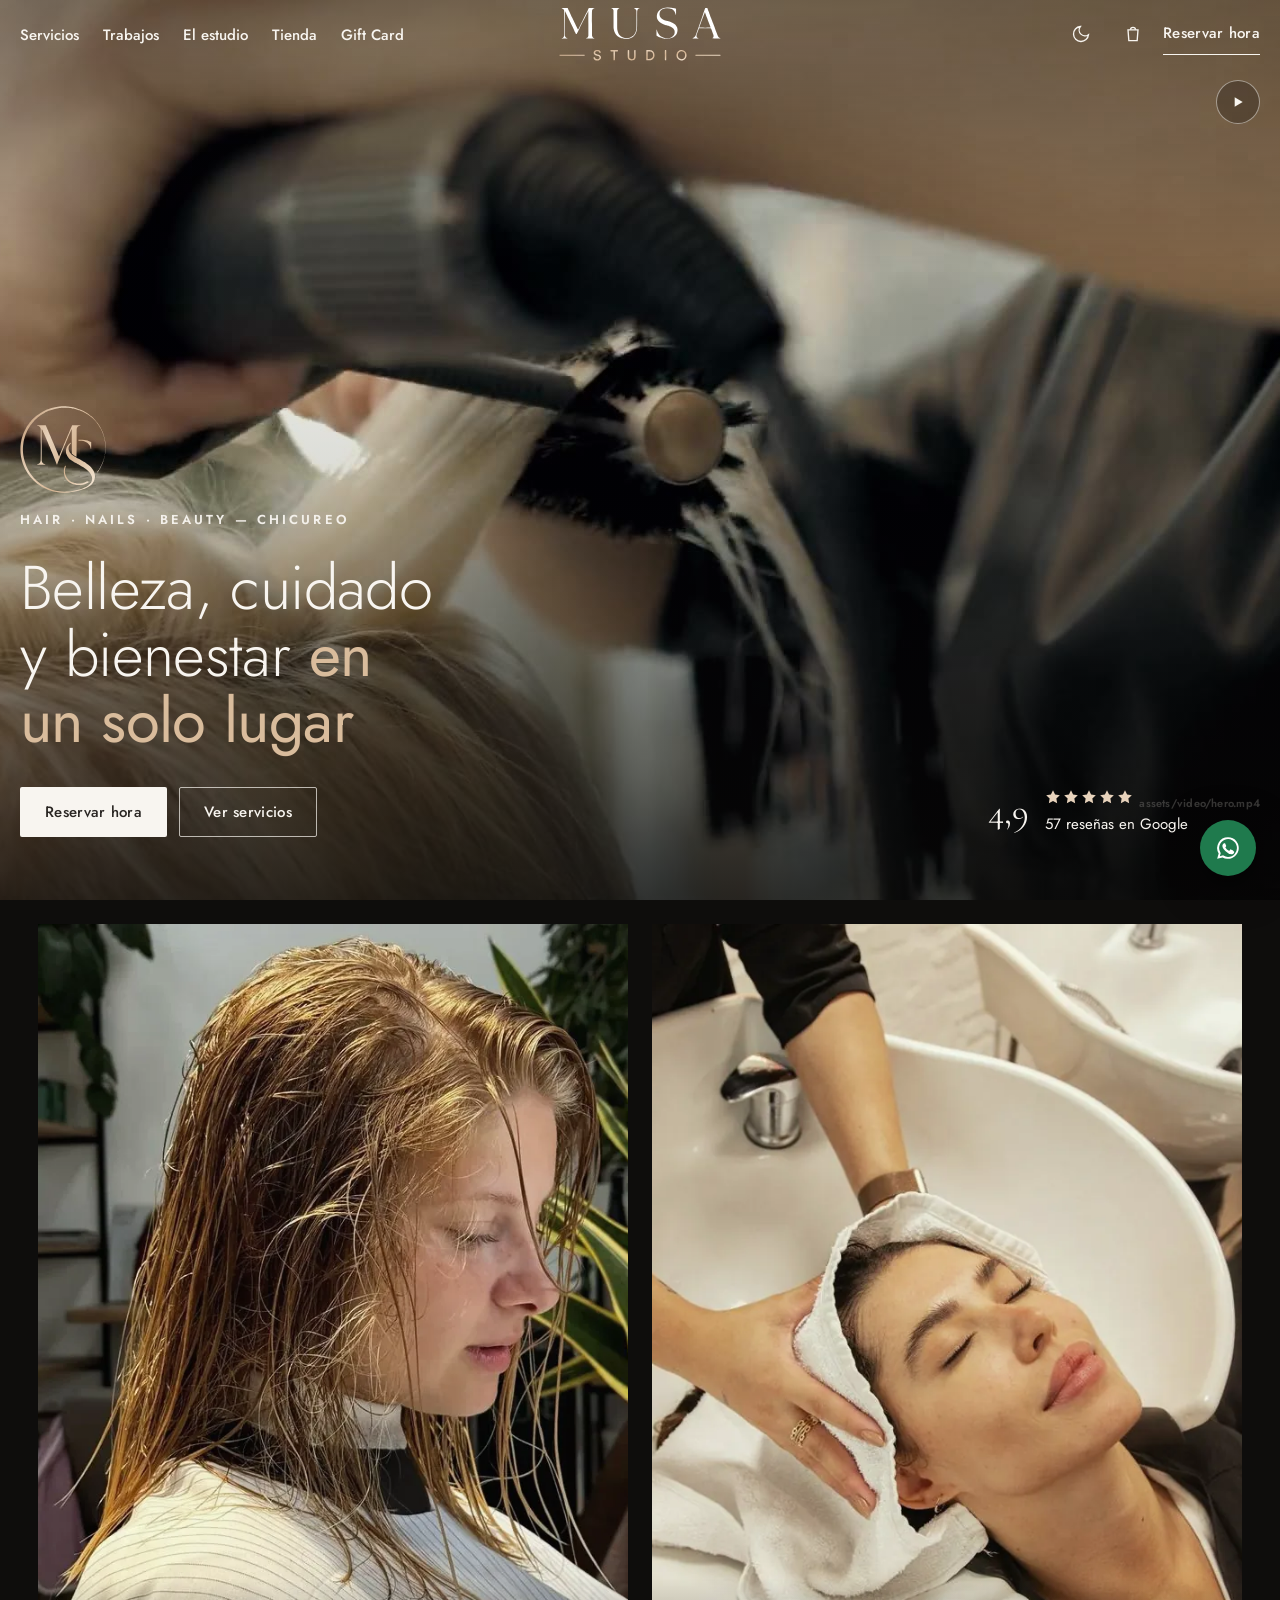
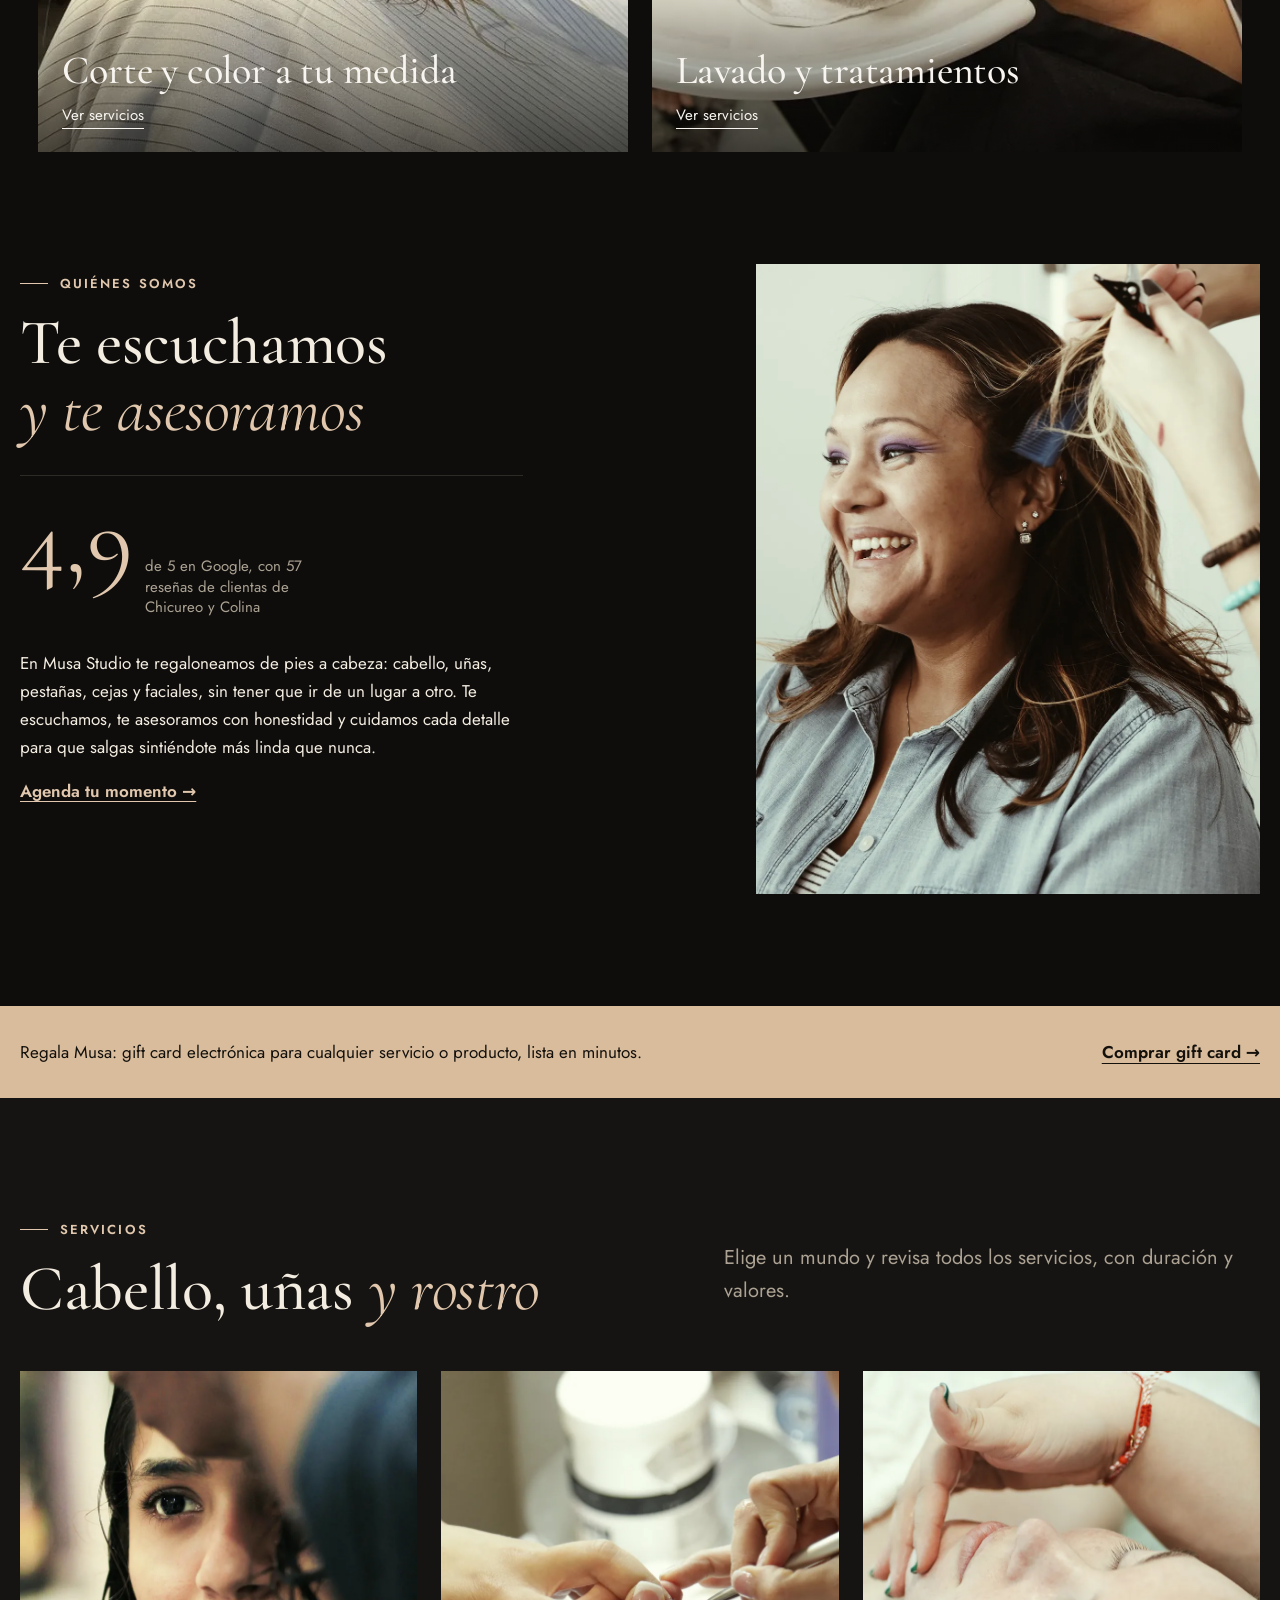
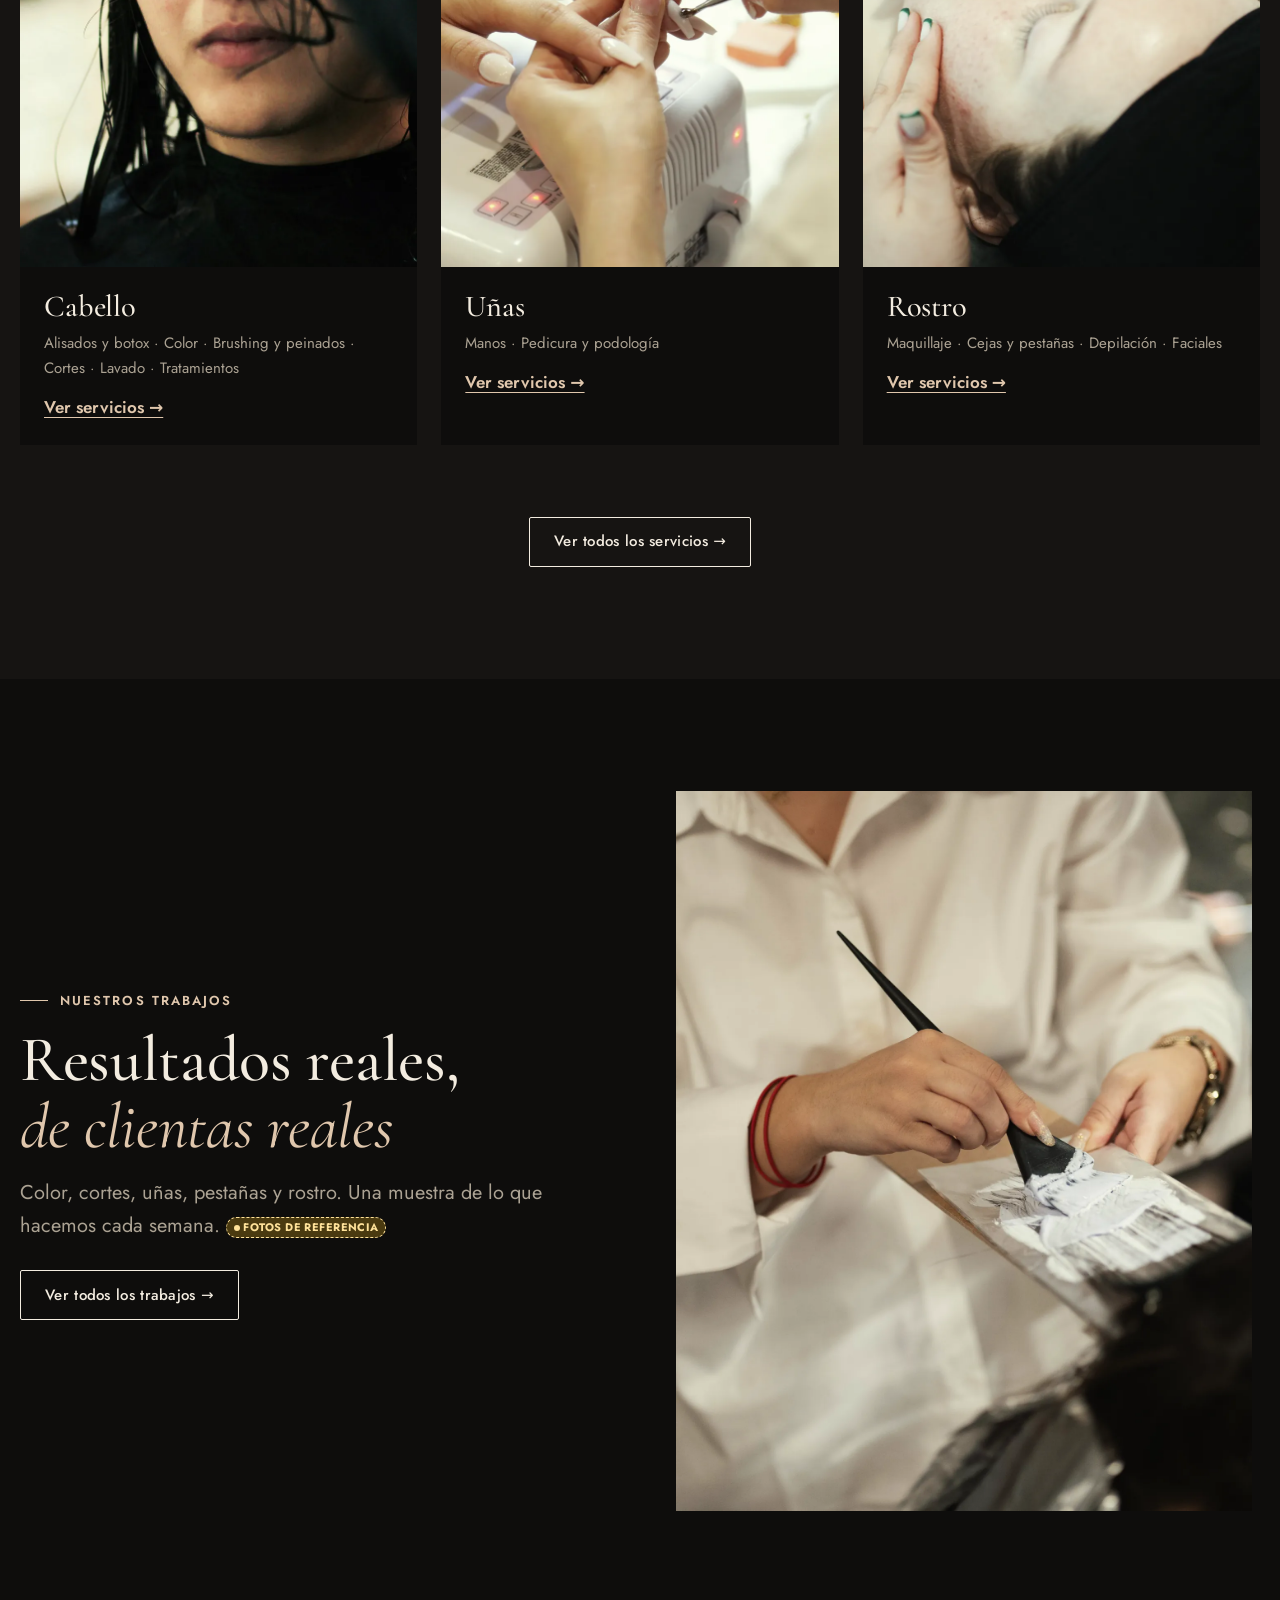
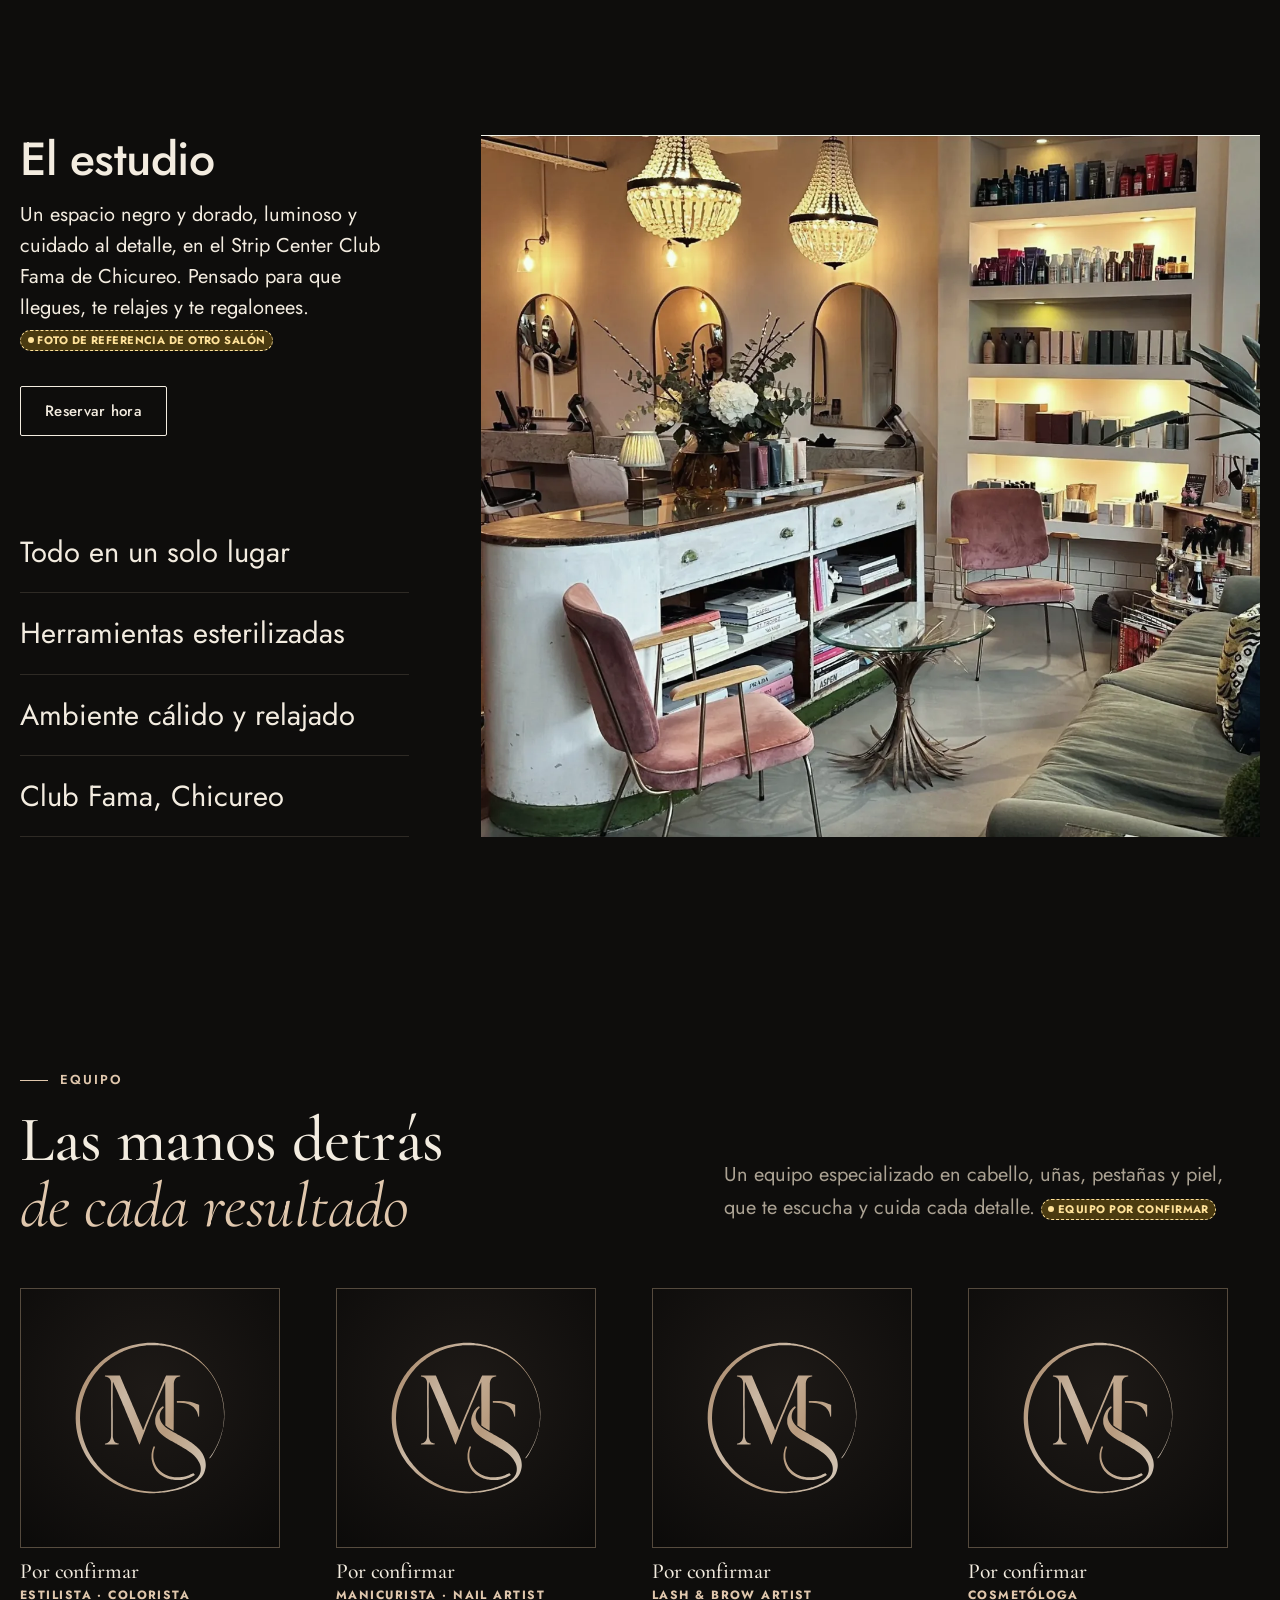
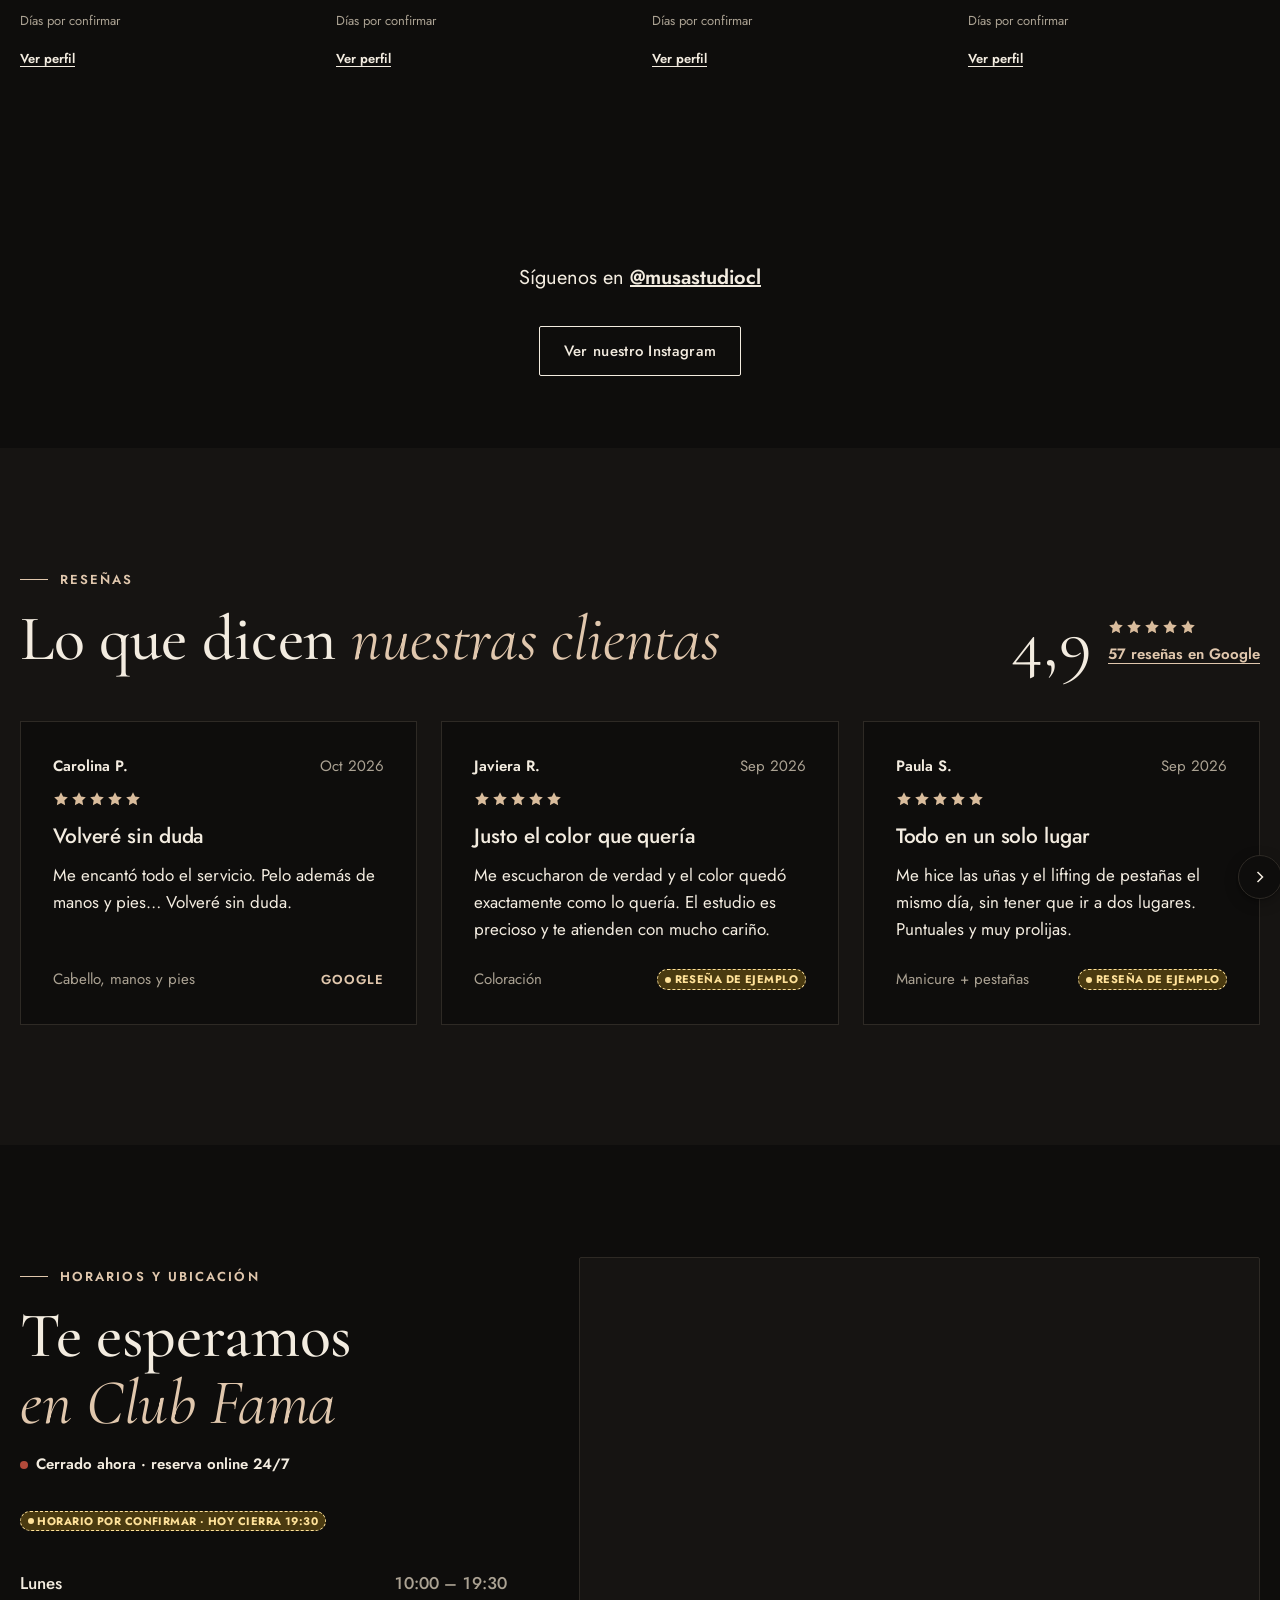
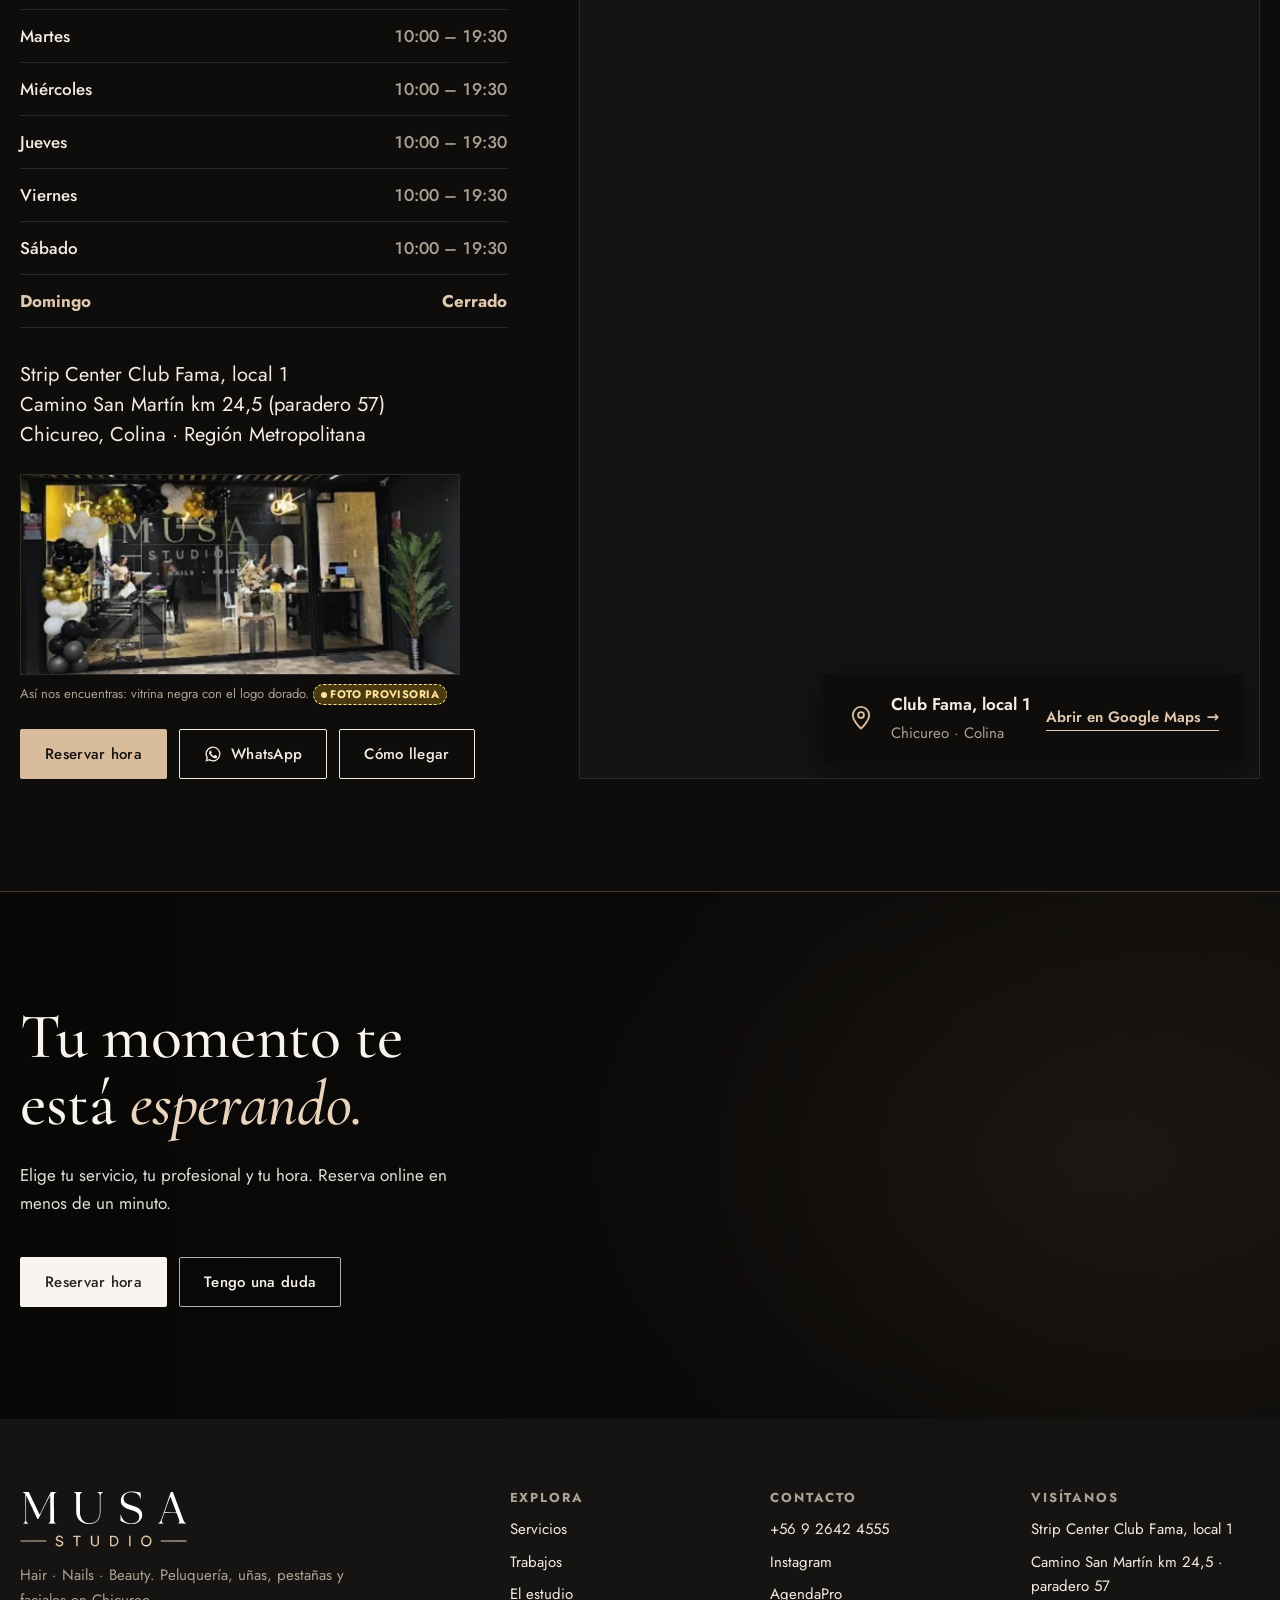
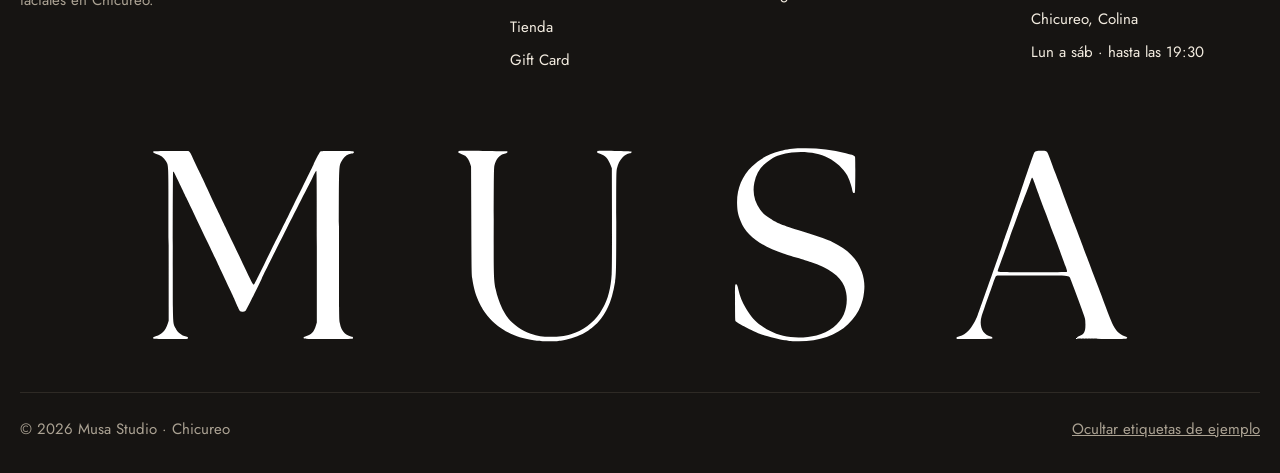
==== commit bd94904e: "Servicios en el mismo orden que AgendaPro dentro de cada grupo Co-Authored-By: Claude Opus 5.5 <nore" ====
--- a/index.html
+++ b/index.html
@@ -1000,7 +1000,7 @@
     <div class="svc-cards">
       <a class="svc-card reveal" data-delay="0" href="servicios.html#cabello">
         <div class="ph" data-file="assets/img/servicios/home-cabello.webp"><img src="assets/img/servicios/home-cabello.webp" alt="Estilista dando ondas con tenaza" loading="lazy" width="800" height="1000"></div>
-        <div class="svc-card__body"><h3>Cabello</h3><p>Cortes · Color · Alisados y botox · Tratamientos · Brushing y peinados</p><span class="link">Ver servicios →</span></div>
+        <div class="svc-card__body"><h3>Cabello</h3><p>Alisados y botox · Color · Brushing y peinados · Cortes · Lavado · Tratamientos</p><span class="link">Ver servicios →</span></div>
       </a>
       <a class="svc-card reveal" data-delay="1" href="servicios.html#unas">
         <div class="ph" data-file="assets/img/servicios/home-belleza.webp"><img src="assets/img/servicios/home-belleza.webp" alt="Manicure con herramientas esterilizadas" loading="lazy" width="800" height="1000"></div>
@@ -1008,7 +1008,7 @@
       </a>
       <a class="svc-card reveal" data-delay="2" href="servicios.html#rostro">
         <div class="ph" data-file="assets/img/servicios/home-bienestar.webp"><img src="assets/img/servicios/home-bienestar.webp" alt="Clienta relajada durante un tratamiento facial" loading="lazy" width="800" height="1000"></div>
-        <div class="svc-card__body"><h3>Rostro</h3><p>Cejas y pestañas · Faciales · Maquillaje · Depilación</p><span class="link">Ver servicios →</span></div>
+        <div class="svc-card__body"><h3>Rostro</h3><p>Maquillaje · Cejas y pestañas · Depilación · Faciales</p><span class="link">Ver servicios →</span></div>
       </a>
     </div>
     <div class="more-row reveal"><a class="btn btn--ghost" href="servicios.html">Ver todos los servicios →</a></div>
@@ -1289,25 +1289,25 @@
    Precios y duraciones DE EJEMPLO (AgendaPro indica "desde $3.000"): reemplazar con los reales. Agregar servicios = agregar filas.
    book: link de AgendaPro para esa categoría, si algún día AgendaPro lo permite (hoy su URL no cambia por categoría).
    Sin book se abre la agenda general y la ventana indica qué categoría elegir. */
-const SERVICES = [   // nombres de grupo = categorías reales de AgendaPro (para que la indicación de la reserva coincida)
+const SERVICES = [   // nombres y orden = categorías reales de AgendaPro (para que la indicación de la reserva coincida)
   { id: "cabello", name: "Cabello", img: "cabello-wide.webp",
     intro: "Color, corte y cuidado pensados para tu tipo de cabello. Siempre con diagnóstico previo.",
     groups: [
+      { id: "alisados", name: "Alisados y botox capilares", book: "", items: [
+        ["Alisado / keratina", "3 h", 65000], ["Botox capilar", "2 h", 45000] ] },
+      { id: "color", name: "Color", book: "", items: [
+        ["Tintura raíz", "90 min", 35000], ["Tintura completa", "2 h", 45000], ["Balayage", "3 h", 90000],
+        ["Mechas / babylights", "3 h", 80000], ["Baño de color", "60 min", 30000], ["Matiz", "45 min", 20000] ] },
+      { id: "brushing", name: "Brushing, secados, planchados, ondas y peinados", book: "", items: [
+        ["Brushing", "45 min", 15000], ["Secado", "30 min", 10000], ["Planchado", "45 min", 15000],
+        ["Ondas", "45 min", 20000], ["Peinado de evento", "60 min", 32000] ] },
       { id: "cortes", name: "Cortes", book: "", items: [
         ["Corte + lavado + secado", "60 min", 22000], ["Despunte", "30 min", 12000], ["Corte de flequillo", "15 min", 5000],
         ["Corte niños", "30 min", 10000], ["Corte masculino", "30 min", 12000] ] },
-      { id: "color", name: "Color", book: "", items: [
-        ["Tintura raíz", "90 min", 35000], ["Tintura completa", "2 h", 45000], ["Balayage", "3 h", 90000],
-        ["Mechas / babylights", "3 h", 80000], ["Baño de color", "60 min", 30000], ["Matiz", "45 min", 20000] ] },
-      { id: "alisados", name: "Alisados y botox capilares", book: "", items: [
-        ["Alisado / keratina", "3 h", 65000], ["Botox capilar", "2 h", 45000] ] },
+      { id: "lavado", name: "Lavado", book: "", items: [
+        ["Lavado", "20 min", 6000], ["Lavado + secado", "40 min", 12000] ] },
       { id: "tratamientos", name: "Tratamientos capilares", book: "", items: [
-        ["Hidratación profunda", "45 min", 25000], ["Nutrición y brillo", "45 min", 28000], ["Reconstrucción", "60 min", 32000] ] },
-      { id: "brushing", name: "Brushing, secados, planchados, ondas y peinados", book: "", items: [
-        ["Brushing", "45 min", 15000], ["Secado", "30 min", 10000], ["Planchado", "45 min", 15000],
-        ["Ondas", "45 min", 20000], ["Peinado de evento", "60 min", 32000] ] },
-      { id: "lavado", name: "Lavado", book: "", items: [
-        ["Lavado", "20 min", 6000], ["Lavado + secado", "40 min", 12000] ] }
+        ["Hidratación profunda", "45 min", 25000], ["Nutrición y brillo", "45 min", 28000], ["Reconstrucción", "60 min", 32000] ] }
     ] },
   { id: "unas", name: "Uñas", img: "belleza-wide.webp",
     intro: "Manos y pies impecables, con herramientas esterilizadas y diseños a tu medida.",
@@ -1322,15 +1322,15 @@
   { id: "rostro", name: "Rostro", img: "bienestar-wide.webp",
     intro: "Mirada, piel y maquillaje para verte y sentirte bien.",
     groups: [
+      { id: "maquillaje", name: "Maquillaje", book: "", items: [
+        ["Maquillaje social", "60 min", 30000], ["Maquillaje de novia", "90 min", 60000] ] },
       { id: "cejas-pestanas", name: "Cejas y pestañas", book: "", items: [
         ["Lifting de pestañas", "60 min", 22000], ["Extensiones de pestañas", "2 h", 35000],
         ["Diseño de cejas", "30 min", 10000], ["Laminado de cejas", "45 min", 20000] ] },
+      { id: "depilacion", name: "Depilación", book: "", items: [
+        ["Rostro completo", "20 min", 10000], ["Axilas", "15 min", 8000], ["Piernas completas", "45 min", 20000] ] },
       { id: "faciales", name: "Tratamientos faciales", book: "", items: [
-        ["Limpieza facial profunda", "75 min", 32000], ["Hidratación facial", "60 min", 28000] ] },
-      { id: "maquillaje", name: "Maquillaje", book: "", items: [
-        ["Maquillaje social", "60 min", 30000], ["Maquillaje de novia", "90 min", 60000] ] },
-      { id: "depilacion", name: "Depilación", book: "", items: [
-        ["Rostro completo", "20 min", 10000], ["Axilas", "15 min", 8000], ["Piernas completas", "45 min", 20000] ] }
+        ["Limpieza facial profunda", "75 min", 32000], ["Hidratación facial", "60 min", 28000] ] }
     ] }
 ];
 
